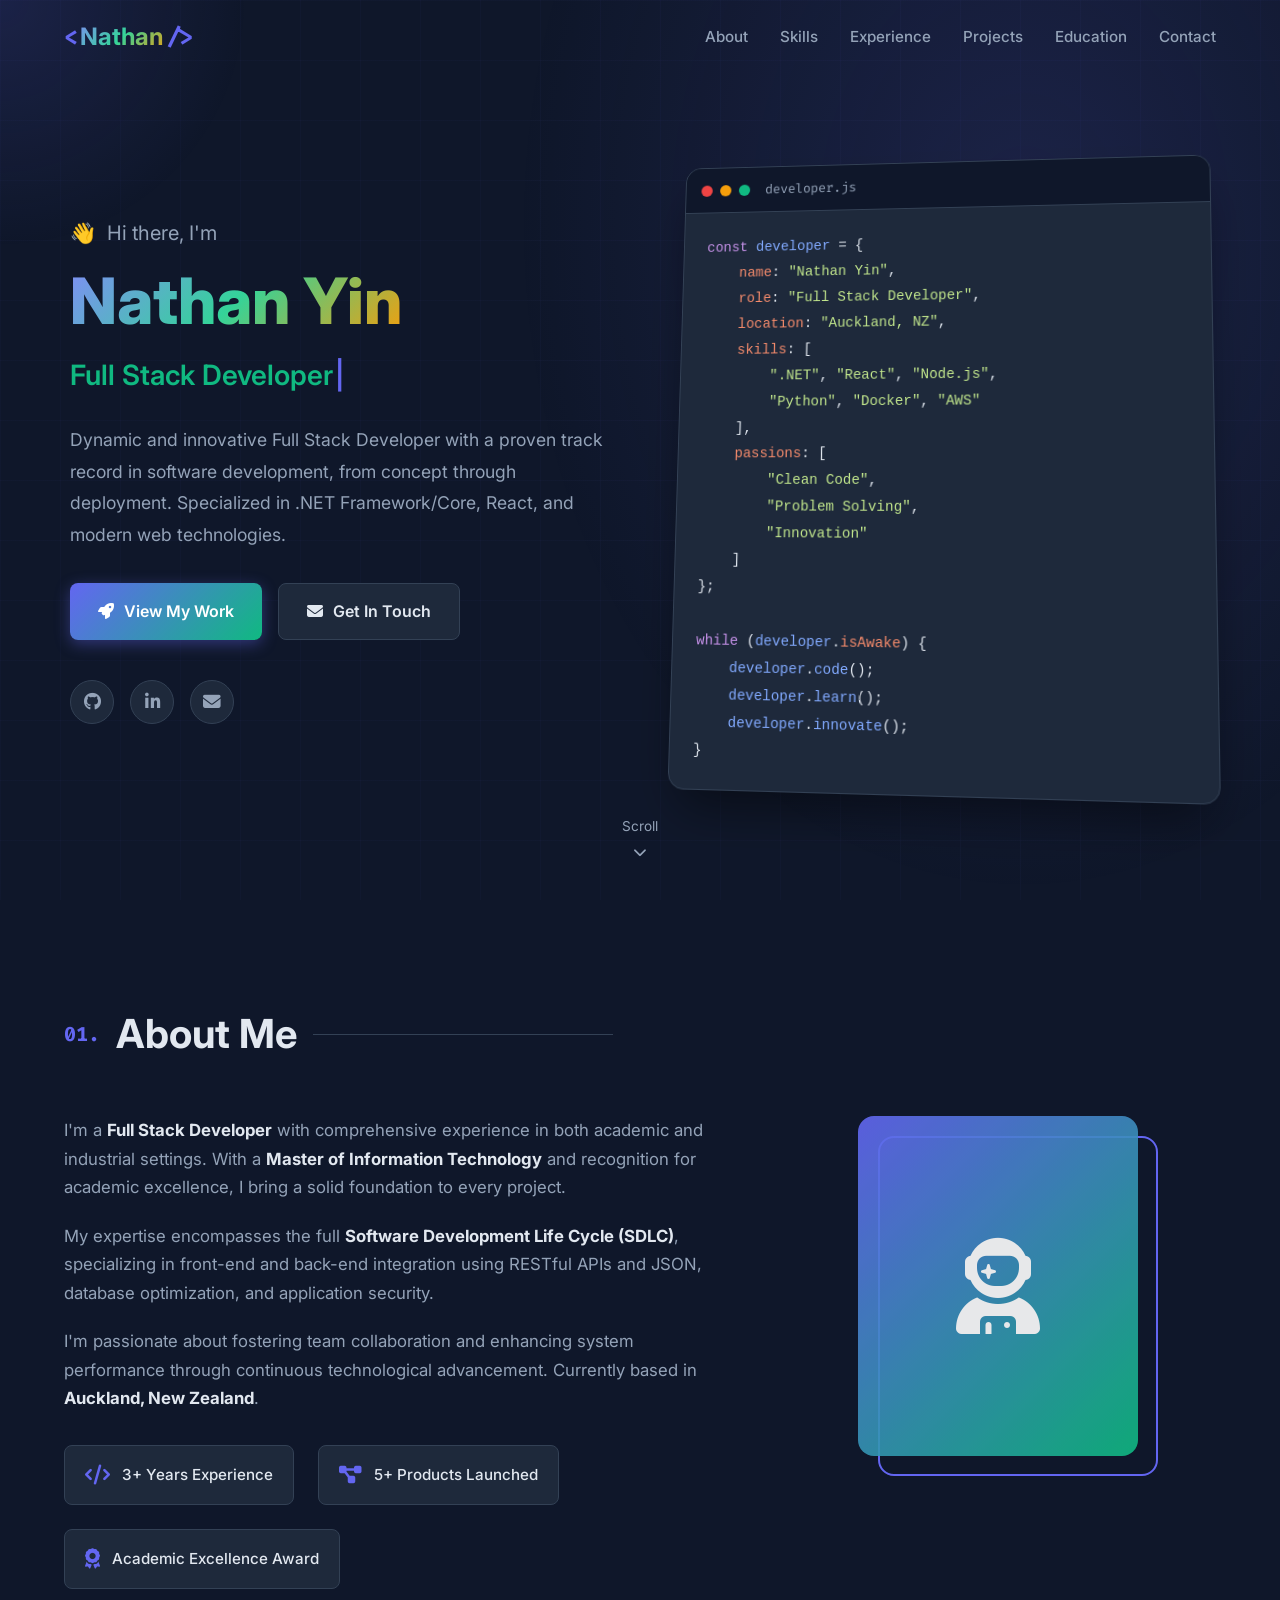
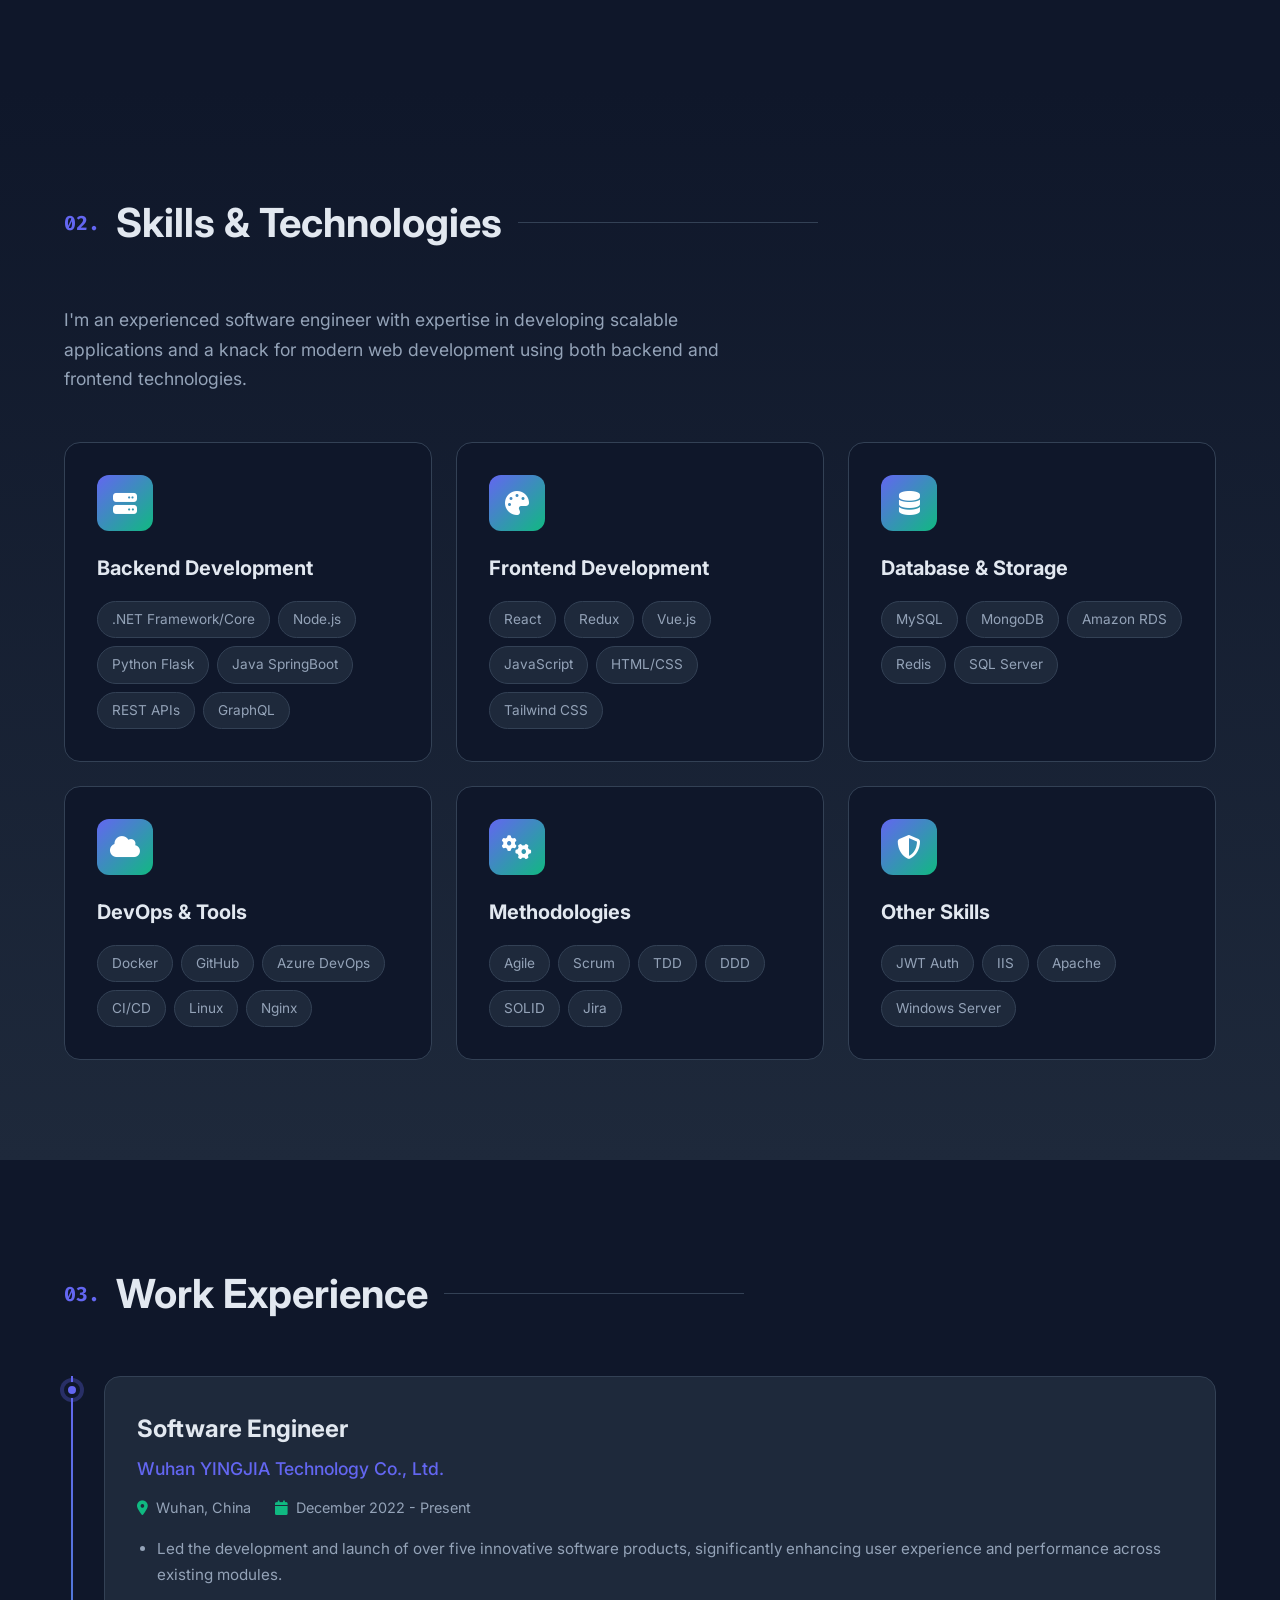
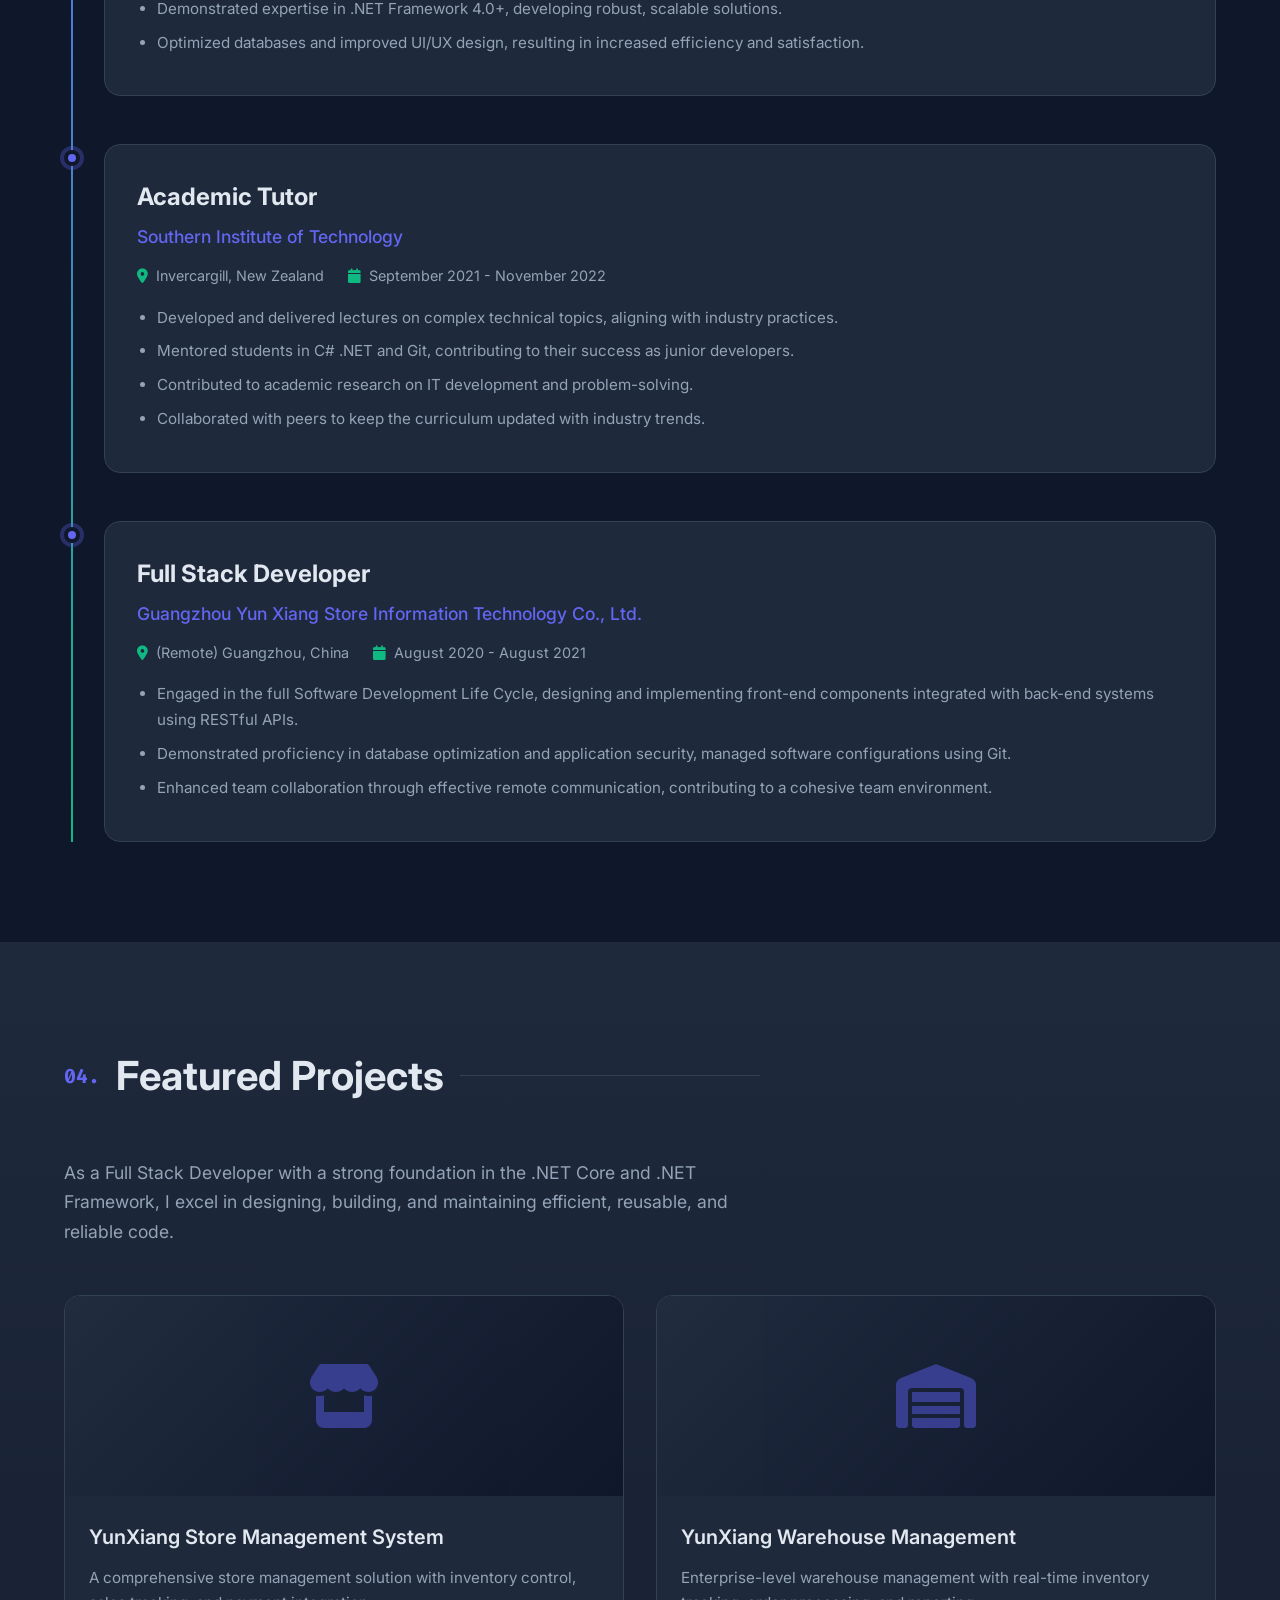
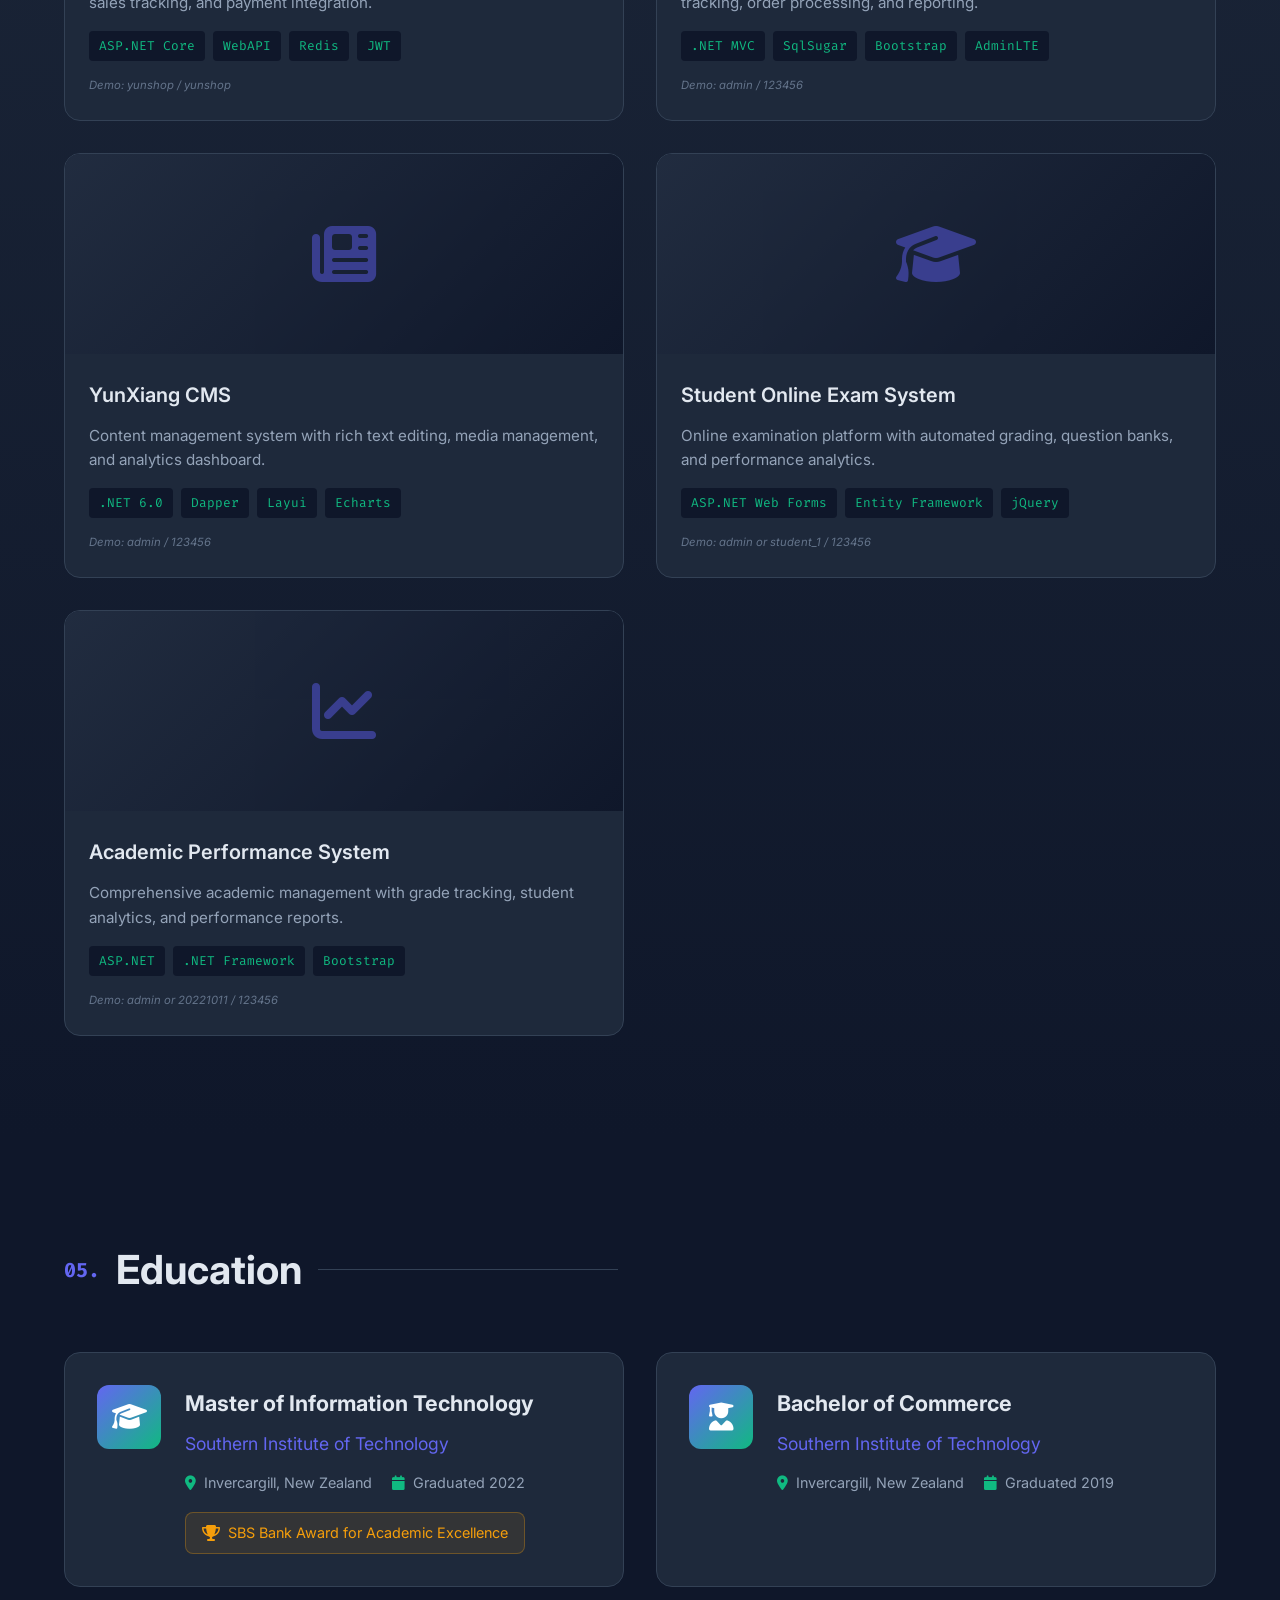
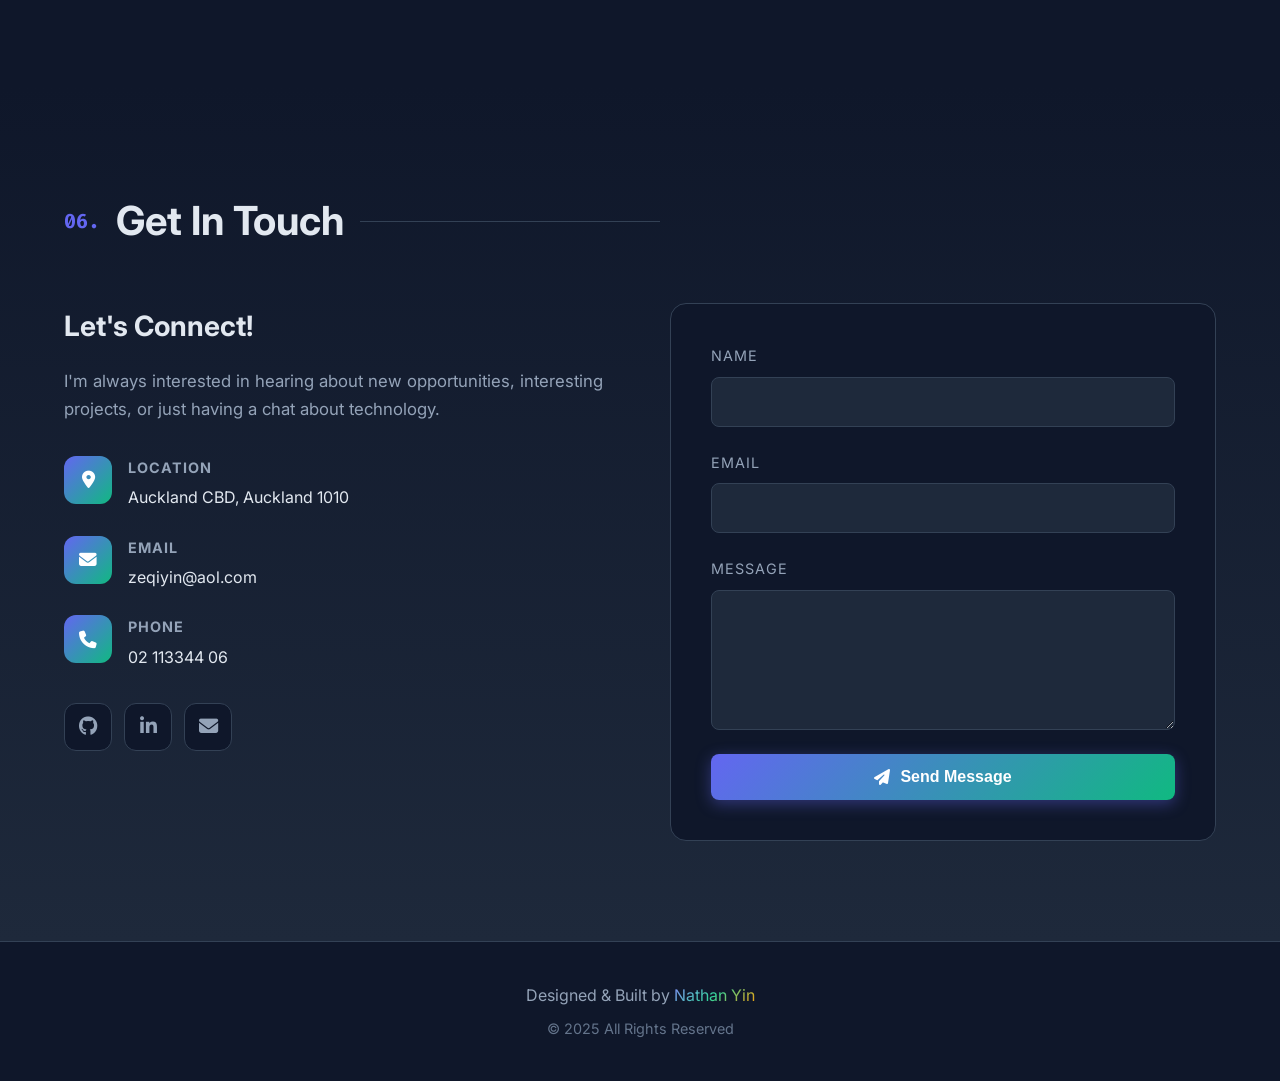
==== index.html @ fb021def "Initial commit: Personal portfolio website" ====
<!DOCTYPE html>
<html lang="en">
<head>
    <meta charset="UTF-8">
    <meta name="viewport" content="width=device-width, initial-scale=1.0">
    <title>Nathan Yin | Full Stack Developer</title>
    <link rel="preconnect" href="https://fonts.googleapis.com">
    <link rel="preconnect" href="https://fonts.gstatic.com" crossorigin>
    <link href="https://fonts.googleapis.com/css2?family=Inter:wght@300;400;500;600;700;800&family=Fira+Code:wght@400;500&display=swap" rel="stylesheet">
    <link rel="stylesheet" href="https://cdnjs.cloudflare.com/ajax/libs/font-awesome/6.4.0/css/all.min.css">
    <link rel="stylesheet" href="styles.css">
</head>
<body>
    <!-- Cursor Glow Effect -->
    <div class="cursor-glow" id="cursorGlow"></div>
    
    <!-- Navigation -->
    <nav class="navbar" id="navbar">
        <div class="nav-container">
            <a href="#" class="nav-logo">
                <span class="logo-bracket">&lt;</span>
                <span class="logo-text">Nathan</span>
                <span class="logo-bracket">/&gt;</span>
            </a>
            <div class="nav-menu" id="navMenu">
                <a href="#about" class="nav-link">About</a>
                <a href="#skills" class="nav-link">Skills</a>
                <a href="#experience" class="nav-link">Experience</a>
                <a href="#projects" class="nav-link">Projects</a>
                <a href="#education" class="nav-link">Education</a>
                <a href="#contact" class="nav-link">Contact</a>
            </div>
            <button class="nav-toggle" id="navToggle">
                <span></span>
                <span></span>
                <span></span>
            </button>
        </div>
    </nav>

    <!-- Hero Section -->
    <section class="hero" id="hero">
        <div class="hero-bg">
            <div class="hero-grid"></div>
            <div class="hero-gradient"></div>
        </div>
        <div class="hero-content">
            <div class="hero-text">
                <p class="hero-greeting">
                    <span class="wave">👋</span> Hi there, I'm
                </p>
                <h1 class="hero-title">
                    <span class="gradient-text">Nathan Yin</span>
                </h1>
                <div class="hero-subtitle">
                    <span class="typing-text" id="typingText"></span>
                    <span class="cursor">|</span>
                </div>
                <p class="hero-description">
                    Dynamic and innovative Full Stack Developer with a proven track record 
                    in software development, from concept through deployment. Specialized in 
                    .NET Framework/Core, React, and modern web technologies.
                </p>
                <div class="hero-cta">
                    <a href="#projects" class="btn btn-primary">
                        <i class="fas fa-rocket"></i>
                        View My Work
                    </a>
                    <a href="#contact" class="btn btn-secondary">
                        <i class="fas fa-envelope"></i>
                        Get In Touch
                    </a>
                </div>
                <div class="hero-social">
                    <a href="https://github.com/Zechee" target="_blank" class="social-link" title="GitHub">
                        <i class="fab fa-github"></i>
                    </a>
                    <a href="https://linkedin.com" target="_blank" class="social-link" title="LinkedIn">
                        <i class="fab fa-linkedin-in"></i>
                    </a>
                    <a href="mailto:zeqiyin@aol.com" class="social-link" title="Email">
                        <i class="fas fa-envelope"></i>
                    </a>
                </div>
            </div>
            <div class="hero-visual">
                <div class="code-window">
                    <div class="code-header">
                        <div class="code-dots">
                            <span class="dot red"></span>
                            <span class="dot yellow"></span>
                            <span class="dot green"></span>
                        </div>
                        <span class="code-title">developer.js</span>
                    </div>
                    <div class="code-body">
                        <pre><code><span class="code-keyword">const</span> <span class="code-variable">developer</span> = {
    <span class="code-property">name</span>: <span class="code-string">"Nathan Yin"</span>,
    <span class="code-property">role</span>: <span class="code-string">"Full Stack Developer"</span>,
    <span class="code-property">location</span>: <span class="code-string">"Auckland, NZ"</span>,
    <span class="code-property">skills</span>: [
        <span class="code-string">".NET"</span>, <span class="code-string">"React"</span>, <span class="code-string">"Node.js"</span>,
        <span class="code-string">"Python"</span>, <span class="code-string">"Docker"</span>, <span class="code-string">"AWS"</span>
    ],
    <span class="code-property">passions</span>: [
        <span class="code-string">"Clean Code"</span>,
        <span class="code-string">"Problem Solving"</span>,
        <span class="code-string">"Innovation"</span>
    ]
};

<span class="code-keyword">while</span> (<span class="code-variable">developer</span>.<span class="code-property">isAwake</span>) {
    <span class="code-variable">developer</span>.<span class="code-method">code</span>();
    <span class="code-variable">developer</span>.<span class="code-method">learn</span>();
    <span class="code-variable">developer</span>.<span class="code-method">innovate</span>();
}</code></pre>
                    </div>
                </div>
            </div>
        </div>
        <a href="#about" class="scroll-indicator">
            <span>Scroll</span>
            <i class="fas fa-chevron-down"></i>
        </a>
    </section>

    <!-- About Section -->
    <section class="section about" id="about">
        <div class="container">
            <h2 class="section-title">
                <span class="title-number">01.</span>
                About Me
            </h2>
            <div class="about-content">
                <div class="about-text">
                    <p>
                        I'm a <strong>Full Stack Developer</strong> with comprehensive experience in both 
                        academic and industrial settings. With a <strong>Master of Information Technology</strong> 
                        and recognition for academic excellence, I bring a solid foundation to every project.
                    </p>
                    <p>
                        My expertise encompasses the full <strong>Software Development Life Cycle (SDLC)</strong>, 
                        specializing in front-end and back-end integration using RESTful APIs and JSON, 
                        database optimization, and application security.
                    </p>
                    <p>
                        I'm passionate about fostering team collaboration and enhancing system performance 
                        through continuous technological advancement. Currently based in <strong>Auckland, New Zealand</strong>.
                    </p>
                    <div class="about-highlights">
                        <div class="highlight-item">
                            <i class="fas fa-code"></i>
                            <span>3+ Years Experience</span>
                        </div>
                        <div class="highlight-item">
                            <i class="fas fa-project-diagram"></i>
                            <span>5+ Products Launched</span>
                        </div>
                        <div class="highlight-item">
                            <i class="fas fa-award"></i>
                            <span>Academic Excellence Award</span>
                        </div>
                    </div>
                </div>
                <div class="about-image">
                    <div class="image-frame">
                        <div class="image-placeholder">
                            <i class="fas fa-user-astronaut"></i>
                        </div>
                        <div class="frame-decoration"></div>
                    </div>
                </div>
            </div>
        </div>
    </section>

    <!-- Skills Section -->
    <section class="section skills" id="skills">
        <div class="container">
            <h2 class="section-title">
                <span class="title-number">02.</span>
                Skills & Technologies
            </h2>
            <p class="section-description">
                I'm an experienced software engineer with expertise in developing scalable applications 
                and a knack for modern web development using both backend and frontend technologies.
            </p>
            <div class="skills-grid">
                <div class="skill-category">
                    <div class="skill-icon">
                        <i class="fas fa-server"></i>
                    </div>
                    <h3>Backend Development</h3>
                    <div class="skill-tags">
                        <span class="skill-tag">.NET Framework/Core</span>
                        <span class="skill-tag">Node.js</span>
                        <span class="skill-tag">Python Flask</span>
                        <span class="skill-tag">Java SpringBoot</span>
                        <span class="skill-tag">REST APIs</span>
                        <span class="skill-tag">GraphQL</span>
                    </div>
                </div>
                <div class="skill-category">
                    <div class="skill-icon">
                        <i class="fas fa-palette"></i>
                    </div>
                    <h3>Frontend Development</h3>
                    <div class="skill-tags">
                        <span class="skill-tag">React</span>
                        <span class="skill-tag">Redux</span>
                        <span class="skill-tag">Vue.js</span>
                        <span class="skill-tag">JavaScript</span>
                        <span class="skill-tag">HTML/CSS</span>
                        <span class="skill-tag">Tailwind CSS</span>
                    </div>
                </div>
                <div class="skill-category">
                    <div class="skill-icon">
                        <i class="fas fa-database"></i>
                    </div>
                    <h3>Database & Storage</h3>
                    <div class="skill-tags">
                        <span class="skill-tag">MySQL</span>
                        <span class="skill-tag">MongoDB</span>
                        <span class="skill-tag">Amazon RDS</span>
                        <span class="skill-tag">Redis</span>
                        <span class="skill-tag">SQL Server</span>
                    </div>
                </div>
                <div class="skill-category">
                    <div class="skill-icon">
                        <i class="fas fa-cloud"></i>
                    </div>
                    <h3>DevOps & Tools</h3>
                    <div class="skill-tags">
                        <span class="skill-tag">Docker</span>
                        <span class="skill-tag">GitHub</span>
                        <span class="skill-tag">Azure DevOps</span>
                        <span class="skill-tag">CI/CD</span>
                        <span class="skill-tag">Linux</span>
                        <span class="skill-tag">Nginx</span>
                    </div>
                </div>
                <div class="skill-category">
                    <div class="skill-icon">
                        <i class="fas fa-cogs"></i>
                    </div>
                    <h3>Methodologies</h3>
                    <div class="skill-tags">
                        <span class="skill-tag">Agile</span>
                        <span class="skill-tag">Scrum</span>
                        <span class="skill-tag">TDD</span>
                        <span class="skill-tag">DDD</span>
                        <span class="skill-tag">SOLID</span>
                        <span class="skill-tag">Jira</span>
                    </div>
                </div>
                <div class="skill-category">
                    <div class="skill-icon">
                        <i class="fas fa-shield-alt"></i>
                    </div>
                    <h3>Other Skills</h3>
                    <div class="skill-tags">
                        <span class="skill-tag">JWT Auth</span>
                        <span class="skill-tag">IIS</span>
                        <span class="skill-tag">Apache</span>
                        <span class="skill-tag">Windows Server</span>
                    </div>
                </div>
            </div>
        </div>
    </section>

    <!-- Experience Section -->
    <section class="section experience" id="experience">
        <div class="container">
            <h2 class="section-title">
                <span class="title-number">03.</span>
                Work Experience
            </h2>
            <div class="timeline">
                <div class="timeline-item">
                    <div class="timeline-marker"></div>
                    <div class="timeline-content">
                        <div class="timeline-header">
                            <h3 class="job-title">Software Engineer</h3>
                            <span class="company">Wuhan YINGJIA Technology Co., Ltd.</span>
                        </div>
                        <div class="timeline-meta">
                            <span class="location"><i class="fas fa-map-marker-alt"></i> Wuhan, China</span>
                            <span class="duration"><i class="fas fa-calendar"></i> December 2022 - Present</span>
                        </div>
                        <ul class="timeline-details">
                            <li>Led the development and launch of over five innovative software products, significantly enhancing user experience and performance across existing modules.</li>
                            <li>Demonstrated expertise in .NET Framework 4.0+, developing robust, scalable solutions.</li>
                            <li>Optimized databases and improved UI/UX design, resulting in increased efficiency and satisfaction.</li>
                        </ul>
                    </div>
                </div>
                <div class="timeline-item">
                    <div class="timeline-marker"></div>
                    <div class="timeline-content">
                        <div class="timeline-header">
                            <h3 class="job-title">Academic Tutor</h3>
                            <span class="company">Southern Institute of Technology</span>
                        </div>
                        <div class="timeline-meta">
                            <span class="location"><i class="fas fa-map-marker-alt"></i> Invercargill, New Zealand</span>
                            <span class="duration"><i class="fas fa-calendar"></i> September 2021 - November 2022</span>
                        </div>
                        <ul class="timeline-details">
                            <li>Developed and delivered lectures on complex technical topics, aligning with industry practices.</li>
                            <li>Mentored students in C# .NET and Git, contributing to their success as junior developers.</li>
                            <li>Contributed to academic research on IT development and problem-solving.</li>
                            <li>Collaborated with peers to keep the curriculum updated with industry trends.</li>
                        </ul>
                    </div>
                </div>
                <div class="timeline-item">
                    <div class="timeline-marker"></div>
                    <div class="timeline-content">
                        <div class="timeline-header">
                            <h3 class="job-title">Full Stack Developer</h3>
                            <span class="company">Guangzhou Yun Xiang Store Information Technology Co., Ltd.</span>
                        </div>
                        <div class="timeline-meta">
                            <span class="location"><i class="fas fa-map-marker-alt"></i> (Remote) Guangzhou, China</span>
                            <span class="duration"><i class="fas fa-calendar"></i> August 2020 - August 2021</span>
                        </div>
                        <ul class="timeline-details">
                            <li>Engaged in the full Software Development Life Cycle, designing and implementing front-end components integrated with back-end systems using RESTful APIs.</li>
                            <li>Demonstrated proficiency in database optimization and application security, managed software configurations using Git.</li>
                            <li>Enhanced team collaboration through effective remote communication, contributing to a cohesive team environment.</li>
                        </ul>
                    </div>
                </div>
            </div>
        </div>
    </section>

    <!-- Projects Section -->
    <section class="section projects" id="projects">
        <div class="container">
            <h2 class="section-title">
                <span class="title-number">04.</span>
                Featured Projects
            </h2>
            <p class="section-description">
                As a Full Stack Developer with a strong foundation in the .NET Core and .NET Framework, 
                I excel in designing, building, and maintaining efficient, reusable, and reliable code.
            </p>
            <div class="projects-grid">
                <div class="project-card">
                    <div class="project-image">
                        <div class="project-overlay">
                            <a href="https://admin.yunshop.yzq.nz" target="_blank" class="project-link">
                                <i class="fas fa-external-link-alt"></i>
                            </a>
                        </div>
                        <div class="project-placeholder">
                            <i class="fas fa-store"></i>
                        </div>
                    </div>
                    <div class="project-info">
                        <h3 class="project-title">YunXiang Store Management System</h3>
                        <p class="project-description">
                            A comprehensive store management solution with inventory control, 
                            sales tracking, and payment integration.
                        </p>
                        <div class="project-tech">
                            <span>ASP.NET Core</span>
                            <span>WebAPI</span>
                            <span>Redis</span>
                            <span>JWT</span>
                        </div>
                        <div class="project-credentials">
                            <small>Demo: yunshop / yunshop</small>
                        </div>
                    </div>
                </div>
                <div class="project-card">
                    <div class="project-image">
                        <div class="project-overlay">
                            <a href="https://yxwms.yzq.nz" target="_blank" class="project-link">
                                <i class="fas fa-external-link-alt"></i>
                            </a>
                        </div>
                        <div class="project-placeholder">
                            <i class="fas fa-warehouse"></i>
                        </div>
                    </div>
                    <div class="project-info">
                        <h3 class="project-title">YunXiang Warehouse Management</h3>
                        <p class="project-description">
                            Enterprise-level warehouse management with real-time inventory tracking, 
                            order processing, and reporting.
                        </p>
                        <div class="project-tech">
                            <span>.NET MVC</span>
                            <span>SqlSugar</span>
                            <span>Bootstrap</span>
                            <span>AdminLTE</span>
                        </div>
                        <div class="project-credentials">
                            <small>Demo: admin / 123456</small>
                        </div>
                    </div>
                </div>
                <div class="project-card">
                    <div class="project-image">
                        <div class="project-overlay">
                            <a href="https://yxcms.yzq.nz" target="_blank" class="project-link">
                                <i class="fas fa-external-link-alt"></i>
                            </a>
                        </div>
                        <div class="project-placeholder">
                            <i class="fas fa-newspaper"></i>
                        </div>
                    </div>
                    <div class="project-info">
                        <h3 class="project-title">YunXiang CMS</h3>
                        <p class="project-description">
                            Content management system with rich text editing, media management, 
                            and analytics dashboard.
                        </p>
                        <div class="project-tech">
                            <span>.NET 6.0</span>
                            <span>Dapper</span>
                            <span>Layui</span>
                            <span>Echarts</span>
                        </div>
                        <div class="project-credentials">
                            <small>Demo: admin / 123456</small>
                        </div>
                    </div>
                </div>
                <div class="project-card">
                    <div class="project-image">
                        <div class="project-overlay">
                            <a href="https://soems.yzq.nz" target="_blank" class="project-link">
                                <i class="fas fa-external-link-alt"></i>
                            </a>
                        </div>
                        <div class="project-placeholder">
                            <i class="fas fa-graduation-cap"></i>
                        </div>
                    </div>
                    <div class="project-info">
                        <h3 class="project-title">Student Online Exam System</h3>
                        <p class="project-description">
                            Online examination platform with automated grading, question banks, 
                            and performance analytics.
                        </p>
                        <div class="project-tech">
                            <span>ASP.NET Web Forms</span>
                            <span>Entity Framework</span>
                            <span>jQuery</span>
                        </div>
                        <div class="project-credentials">
                            <small>Demo: admin or student_1 / 123456</small>
                        </div>
                    </div>
                </div>
                <div class="project-card">
                    <div class="project-image">
                        <div class="project-overlay">
                            <a href="https://sapms.yzq.nz" target="_blank" class="project-link">
                                <i class="fas fa-external-link-alt"></i>
                            </a>
                        </div>
                        <div class="project-placeholder">
                            <i class="fas fa-chart-line"></i>
                        </div>
                    </div>
                    <div class="project-info">
                        <h3 class="project-title">Academic Performance System</h3>
                        <p class="project-description">
                            Comprehensive academic management with grade tracking, student analytics, 
                            and performance reports.
                        </p>
                        <div class="project-tech">
                            <span>ASP.NET</span>
                            <span>.NET Framework</span>
                            <span>Bootstrap</span>
                        </div>
                        <div class="project-credentials">
                            <small>Demo: admin or 20221011 / 123456</small>
                        </div>
                    </div>
                </div>
            </div>
        </div>
    </section>

    <!-- Education Section -->
    <section class="section education" id="education">
        <div class="container">
            <h2 class="section-title">
                <span class="title-number">05.</span>
                Education
            </h2>
            <div class="education-grid">
                <div class="education-card">
                    <div class="education-icon">
                        <i class="fas fa-graduation-cap"></i>
                    </div>
                    <div class="education-content">
                        <h3 class="degree">Master of Information Technology</h3>
                        <p class="school">Southern Institute of Technology</p>
                        <div class="education-meta">
                            <span><i class="fas fa-map-marker-alt"></i> Invercargill, New Zealand</span>
                            <span><i class="fas fa-calendar"></i> Graduated 2022</span>
                        </div>
                        <div class="education-award">
                            <i class="fas fa-trophy"></i>
                            <span>SBS Bank Award for Academic Excellence</span>
                        </div>
                    </div>
                </div>
                <div class="education-card">
                    <div class="education-icon">
                        <i class="fas fa-user-graduate"></i>
                    </div>
                    <div class="education-content">
                        <h3 class="degree">Bachelor of Commerce</h3>
                        <p class="school">Southern Institute of Technology</p>
                        <div class="education-meta">
                            <span><i class="fas fa-map-marker-alt"></i> Invercargill, New Zealand</span>
                            <span><i class="fas fa-calendar"></i> Graduated 2019</span>
                        </div>
                    </div>
                </div>
            </div>
        </div>
    </section>

    <!-- Contact Section -->
    <section class="section contact" id="contact">
        <div class="container">
            <h2 class="section-title">
                <span class="title-number">06.</span>
                Get In Touch
            </h2>
            <div class="contact-content">
                <div class="contact-info">
                    <h3>Let's Connect!</h3>
                    <p>
                        I'm always interested in hearing about new opportunities, 
                        interesting projects, or just having a chat about technology.
                    </p>
                    <div class="contact-details">
                        <div class="contact-item">
                            <div class="contact-icon">
                                <i class="fas fa-map-marker-alt"></i>
                            </div>
                            <div class="contact-text">
                                <h4>Location</h4>
                                <p>Auckland CBD, Auckland 1010</p>
                            </div>
                        </div>
                        <div class="contact-item">
                            <div class="contact-icon">
                                <i class="fas fa-envelope"></i>
                            </div>
                            <div class="contact-text">
                                <h4>Email</h4>
                                <p><a href="mailto:zeqiyin@aol.com">zeqiyin@aol.com</a></p>
                            </div>
                        </div>
                        <div class="contact-item">
                            <div class="contact-icon">
                                <i class="fas fa-phone"></i>
                            </div>
                            <div class="contact-text">
                                <h4>Phone</h4>
                                <p>02 113344 06</p>
                            </div>
                        </div>
                    </div>
                    <div class="contact-social">
                        <a href="https://github.com/Zechee" target="_blank" class="social-btn">
                            <i class="fab fa-github"></i>
                        </a>
                        <a href="https://linkedin.com" target="_blank" class="social-btn">
                            <i class="fab fa-linkedin-in"></i>
                        </a>
                        <a href="mailto:zeqiyin@aol.com" class="social-btn">
                            <i class="fas fa-envelope"></i>
                        </a>
                    </div>
                </div>
                <div class="contact-form-wrapper">
                    <form class="contact-form" id="contactForm" action="https://formspree.io/f/xjvnooaz" method="POST">
                        <div class="form-group">
                            <label for="name">Name</label>
                            <input type="text" id="name" name="name" required>
                        </div>
                        <div class="form-group">
                            <label for="email">Email</label>
                            <input type="email" id="email" name="email" required>
                        </div>
                        <div class="form-group">
                            <label for="message">Message</label>
                            <textarea id="message" name="message" rows="5" required></textarea>
                        </div>
                        <button type="submit" class="btn btn-primary btn-full">
                            <i class="fas fa-paper-plane"></i>
                            Send Message
                        </button>
                    </form>
                </div>
            </div>
        </div>
    </section>

    <!-- Footer -->
    <footer class="footer">
        <div class="container">
            <div class="footer-content">
                <p class="footer-text">
                    Designed & Built by <span class="gradient-text">Nathan Yin</span>
                </p>
                <p class="footer-copyright">
                    © 2025 All Rights Reserved
                </p>
            </div>
        </div>
    </footer>

    <script src="script.js"></script>
</body>
</html>
---- styles.css ----
/* ===== CSS Variables ===== */
:root {
    --primary: #6366f1;
    --primary-light: #818cf8;
    --primary-dark: #4f46e5;
    --secondary: #10b981;
    --secondary-light: #34d399;
    --accent: #f59e0b;
    --dark: #0f172a;
    --dark-light: #1e293b;
    --dark-lighter: #334155;
    --text: #e2e8f0;
    --text-muted: #94a3b8;
    --text-dark: #64748b;
    --white: #ffffff;
    --gradient: linear-gradient(135deg, var(--primary) 0%, var(--secondary) 100%);
    --gradient-text: linear-gradient(135deg, #818cf8 0%, #34d399 50%, #f59e0b 100%);
    --shadow: 0 25px 50px -12px rgba(0, 0, 0, 0.5);
    --shadow-sm: 0 10px 15px -3px rgba(0, 0, 0, 0.3);
    --radius: 16px;
    --radius-sm: 8px;
    --transition: all 0.3s cubic-bezier(0.4, 0, 0.2, 1);
}

/* ===== Reset & Base Styles ===== */
*, *::before, *::after {
    margin: 0;
    padding: 0;
    box-sizing: border-box;
}

html {
    scroll-behavior: smooth;
    scroll-padding-top: 80px;
}

body {
    font-family: 'Inter', -apple-system, BlinkMacSystemFont, sans-serif;
    background-color: var(--dark);
    color: var(--text);
    line-height: 1.7;
    overflow-x: hidden;
}

a {
    text-decoration: none;
    color: inherit;
    transition: var(--transition);
}

ul {
    list-style: none;
}

img {
    max-width: 100%;
    display: block;
}

/* ===== Cursor Glow Effect ===== */
.cursor-glow {
    position: fixed;
    width: 500px;
    height: 500px;
    border-radius: 50%;
    background: radial-gradient(circle, rgba(99, 102, 241, 0.15) 0%, transparent 70%);
    pointer-events: none;
    transform: translate(-50%, -50%);
    z-index: 0;
    transition: opacity 0.3s ease;
}

/* ===== Container ===== */
.container {
    max-width: 1200px;
    margin: 0 auto;
    padding: 0 24px;
}

/* ===== Navigation ===== */
.navbar {
    position: fixed;
    top: 0;
    left: 0;
    right: 0;
    z-index: 1000;
    padding: 16px 0;
    transition: var(--transition);
    background: transparent;
}

.navbar.scrolled {
    background: rgba(15, 23, 42, 0.95);
    backdrop-filter: blur(20px);
    border-bottom: 1px solid rgba(255, 255, 255, 0.1);
    padding: 12px 0;
}

.nav-container {
    max-width: 1200px;
    margin: 0 auto;
    padding: 0 24px;
    display: flex;
    justify-content: space-between;
    align-items: center;
}

.nav-logo {
    font-size: 1.5rem;
    font-weight: 700;
    display: flex;
    align-items: center;
    gap: 2px;
}

.logo-bracket {
    color: var(--primary);
    font-family: 'Fira Code', monospace;
}

.logo-text {
    background: var(--gradient-text);
    -webkit-background-clip: text;
    -webkit-text-fill-color: transparent;
    background-clip: text;
}

.nav-menu {
    display: flex;
    gap: 32px;
}

.nav-link {
    font-size: 0.95rem;
    font-weight: 500;
    color: var(--text-muted);
    position: relative;
    padding: 8px 0;
}

.nav-link::after {
    content: '';
    position: absolute;
    bottom: 0;
    left: 0;
    width: 0;
    height: 2px;
    background: var(--gradient);
    transition: width 0.3s ease;
}

.nav-link:hover {
    color: var(--text);
}

.nav-link:hover::after {
    width: 100%;
}

.nav-toggle {
    display: none;
    flex-direction: column;
    gap: 5px;
    background: none;
    border: none;
    cursor: pointer;
    padding: 8px;
}

.nav-toggle span {
    display: block;
    width: 25px;
    height: 2px;
    background: var(--text);
    transition: var(--transition);
}

/* ===== Hero Section ===== */
.hero {
    min-height: 100vh;
    display: flex;
    align-items: center;
    justify-content: center;
    position: relative;
    overflow: hidden;
    padding: 100px 24px 60px;
}

.hero-bg {
    position: absolute;
    inset: 0;
    overflow: hidden;
}

.hero-grid {
    position: absolute;
    inset: 0;
    background-image: 
        linear-gradient(rgba(99, 102, 241, 0.03) 1px, transparent 1px),
        linear-gradient(90deg, rgba(99, 102, 241, 0.03) 1px, transparent 1px);
    background-size: 60px 60px;
}

.hero-gradient {
    position: absolute;
    top: -50%;
    right: -20%;
    width: 80%;
    height: 150%;
    background: radial-gradient(ellipse at center, rgba(99, 102, 241, 0.15) 0%, transparent 70%);
}

.hero-content {
    max-width: 1200px;
    margin: 0 auto;
    display: grid;
    grid-template-columns: 1fr 1fr;
    gap: 60px;
    align-items: center;
    position: relative;
    z-index: 1;
}

.hero-greeting {
    font-size: 1.25rem;
    color: var(--text-muted);
    margin-bottom: 16px;
    display: flex;
    align-items: center;
    gap: 12px;
}

.wave {
    display: inline-block;
    animation: wave 2.5s infinite;
    transform-origin: 70% 70%;
}

@keyframes wave {
    0%, 100% { transform: rotate(0deg); }
    10% { transform: rotate(14deg); }
    20% { transform: rotate(-8deg); }
    30% { transform: rotate(14deg); }
    40% { transform: rotate(-4deg); }
    50% { transform: rotate(10deg); }
    60%, 100% { transform: rotate(0deg); }
}

.hero-title {
    font-size: 4rem;
    font-weight: 800;
    line-height: 1.1;
    margin-bottom: 16px;
}

.gradient-text {
    background: var(--gradient-text);
    -webkit-background-clip: text;
    -webkit-text-fill-color: transparent;
    background-clip: text;
}

.hero-subtitle {
    font-size: 1.75rem;
    font-weight: 600;
    color: var(--text);
    margin-bottom: 24px;
    display: flex;
    align-items: center;
    min-height: 45px;
}

.typing-text {
    color: var(--secondary);
}

.cursor {
    animation: blink 1s infinite;
    color: var(--primary);
    margin-left: 2px;
}

@keyframes blink {
    0%, 100% { opacity: 1; }
    50% { opacity: 0; }
}

.hero-description {
    font-size: 1.1rem;
    color: var(--text-muted);
    line-height: 1.8;
    margin-bottom: 32px;
    max-width: 540px;
}

.hero-cta {
    display: flex;
    gap: 16px;
    margin-bottom: 40px;
}

.btn {
    display: inline-flex;
    align-items: center;
    gap: 10px;
    padding: 14px 28px;
    border-radius: var(--radius-sm);
    font-size: 1rem;
    font-weight: 600;
    cursor: pointer;
    border: none;
    transition: var(--transition);
}

.btn-primary {
    background: var(--gradient);
    color: var(--white);
    box-shadow: 0 4px 15px rgba(99, 102, 241, 0.4);
}

.btn-primary:hover {
    transform: translateY(-3px);
    box-shadow: 0 8px 25px rgba(99, 102, 241, 0.5);
}

.btn-secondary {
    background: var(--dark-light);
    color: var(--text);
    border: 1px solid var(--dark-lighter);
}

.btn-secondary:hover {
    background: var(--dark-lighter);
    border-color: var(--primary);
}

.btn-full {
    width: 100%;
    justify-content: center;
}

.hero-social {
    display: flex;
    gap: 16px;
}

.social-link {
    width: 44px;
    height: 44px;
    display: flex;
    align-items: center;
    justify-content: center;
    background: var(--dark-light);
    border: 1px solid var(--dark-lighter);
    border-radius: 50%;
    color: var(--text-muted);
    font-size: 1.1rem;
    transition: var(--transition);
}

.social-link:hover {
    background: var(--primary);
    border-color: var(--primary);
    color: var(--white);
    transform: translateY(-3px);
}

/* Code Window */
.hero-visual {
    perspective: 1000px;
}

.code-window {
    background: var(--dark-light);
    border-radius: var(--radius);
    overflow: hidden;
    box-shadow: var(--shadow);
    border: 1px solid var(--dark-lighter);
    transform: rotateY(-5deg) rotateX(5deg);
    transition: transform 0.5s ease;
}

.code-window:hover {
    transform: rotateY(0deg) rotateX(0deg);
}

.code-header {
    display: flex;
    align-items: center;
    padding: 12px 16px;
    background: var(--dark);
    border-bottom: 1px solid var(--dark-lighter);
}

.code-dots {
    display: flex;
    gap: 8px;
    margin-right: 16px;
}

.dot {
    width: 12px;
    height: 12px;
    border-radius: 50%;
}

.dot.red { background: #ef4444; }
.dot.yellow { background: #f59e0b; }
.dot.green { background: #10b981; }

.code-title {
    font-size: 0.85rem;
    color: var(--text-muted);
    font-family: 'Fira Code', monospace;
}

.code-body {
    padding: 24px;
    overflow-x: auto;
}

.code-body pre {
    margin: 0;
    font-family: 'Fira Code', monospace;
    font-size: 0.9rem;
    line-height: 1.8;
}

.code-keyword { color: #c792ea; }
.code-variable { color: #82aaff; }
.code-property { color: #f78c6c; }
.code-string { color: #c3e88d; }
.code-method { color: #82aaff; }

/* Scroll Indicator */
.scroll-indicator {
    position: absolute;
    bottom: 40px;
    left: 50%;
    transform: translateX(-50%);
    display: flex;
    flex-direction: column;
    align-items: center;
    gap: 8px;
    color: var(--text-muted);
    font-size: 0.85rem;
    animation: bounce 2s infinite;
}

@keyframes bounce {
    0%, 100% { transform: translateX(-50%) translateY(0); }
    50% { transform: translateX(-50%) translateY(10px); }
}

/* ===== Section Styles ===== */
.section {
    padding: 100px 0;
    position: relative;
}

.section-title {
    font-size: 2.5rem;
    font-weight: 700;
    margin-bottom: 48px;
    display: flex;
    align-items: center;
    gap: 16px;
}

.title-number {
    font-family: 'Fira Code', monospace;
    font-size: 1.25rem;
    color: var(--primary);
}

.section-title::after {
    content: '';
    flex: 1;
    height: 1px;
    background: var(--dark-lighter);
    max-width: 300px;
}

.section-description {
    font-size: 1.1rem;
    color: var(--text-muted);
    max-width: 700px;
    margin-bottom: 48px;
}

/* ===== About Section ===== */
.about-content {
    display: grid;
    grid-template-columns: 1.5fr 1fr;
    gap: 60px;
    align-items: start;
}

.about-text p {
    margin-bottom: 20px;
    font-size: 1.05rem;
    color: var(--text-muted);
}

.about-text strong {
    color: var(--text);
}

.about-highlights {
    display: flex;
    gap: 24px;
    margin-top: 32px;
    flex-wrap: wrap;
}

.highlight-item {
    display: flex;
    align-items: center;
    gap: 12px;
    padding: 16px 20px;
    background: var(--dark-light);
    border-radius: var(--radius-sm);
    border: 1px solid var(--dark-lighter);
}

.highlight-item i {
    color: var(--primary);
    font-size: 1.25rem;
}

.highlight-item span {
    font-weight: 500;
    font-size: 0.95rem;
}

.about-image {
    display: flex;
    justify-content: center;
}

.image-frame {
    position: relative;
    width: 280px;
    height: 340px;
}

.image-placeholder {
    width: 100%;
    height: 100%;
    background: var(--gradient);
    border-radius: var(--radius);
    display: flex;
    align-items: center;
    justify-content: center;
    font-size: 6rem;
    color: var(--white);
    opacity: 0.9;
    position: relative;
    z-index: 1;
}

.frame-decoration {
    position: absolute;
    top: 20px;
    left: 20px;
    right: -20px;
    bottom: -20px;
    border: 2px solid var(--primary);
    border-radius: var(--radius);
    z-index: 0;
}

/* ===== Skills Section ===== */
.skills {
    background: linear-gradient(180deg, var(--dark) 0%, var(--dark-light) 100%);
}

.skills-grid {
    display: grid;
    grid-template-columns: repeat(3, 1fr);
    gap: 24px;
}

.skill-category {
    background: var(--dark);
    padding: 32px;
    border-radius: var(--radius);
    border: 1px solid var(--dark-lighter);
    transition: var(--transition);
}

.skill-category:hover {
    border-color: var(--primary);
    transform: translateY(-5px);
}

.skill-icon {
    width: 56px;
    height: 56px;
    background: var(--gradient);
    border-radius: 12px;
    display: flex;
    align-items: center;
    justify-content: center;
    font-size: 1.5rem;
    color: var(--white);
    margin-bottom: 20px;
}

.skill-category h3 {
    font-size: 1.25rem;
    margin-bottom: 16px;
    color: var(--text);
}

.skill-tags {
    display: flex;
    flex-wrap: wrap;
    gap: 8px;
}

.skill-tag {
    padding: 6px 14px;
    background: var(--dark-light);
    border-radius: 20px;
    font-size: 0.85rem;
    color: var(--text-muted);
    border: 1px solid var(--dark-lighter);
    transition: var(--transition);
}

.skill-tag:hover {
    border-color: var(--primary);
    color: var(--primary);
}

/* ===== Experience Section ===== */
.timeline {
    position: relative;
    padding-left: 40px;
}

.timeline::before {
    content: '';
    position: absolute;
    left: 7px;
    top: 0;
    bottom: 0;
    width: 2px;
    background: linear-gradient(180deg, var(--primary) 0%, var(--secondary) 100%);
}

.timeline-item {
    position: relative;
    padding-bottom: 48px;
}

.timeline-item:last-child {
    padding-bottom: 0;
}

.timeline-marker {
    position: absolute;
    left: -40px;
    top: 6px;
    width: 16px;
    height: 16px;
    background: var(--primary);
    border-radius: 50%;
    border: 4px solid var(--dark);
    box-shadow: 0 0 0 4px rgba(99, 102, 241, 0.3);
}

.timeline-content {
    background: var(--dark-light);
    padding: 32px;
    border-radius: var(--radius);
    border: 1px solid var(--dark-lighter);
    transition: var(--transition);
}

.timeline-content:hover {
    border-color: var(--primary);
}

.timeline-header {
    margin-bottom: 12px;
}

.job-title {
    font-size: 1.5rem;
    font-weight: 700;
    color: var(--text);
    margin-bottom: 4px;
}

.company {
    font-size: 1.1rem;
    color: var(--primary);
    font-weight: 500;
}

.timeline-meta {
    display: flex;
    gap: 24px;
    margin-bottom: 16px;
    flex-wrap: wrap;
}

.timeline-meta span {
    display: flex;
    align-items: center;
    gap: 8px;
    font-size: 0.9rem;
    color: var(--text-muted);
}

.timeline-meta i {
    color: var(--secondary);
}

.timeline-details {
    list-style: disc;
    padding-left: 20px;
}

.timeline-details li {
    margin-bottom: 8px;
    color: var(--text-muted);
    font-size: 0.95rem;
}

/* ===== Projects Section ===== */
.projects {
    background: linear-gradient(180deg, var(--dark-light) 0%, var(--dark) 100%);
}

.projects-grid {
    display: grid;
    grid-template-columns: repeat(2, 1fr);
    gap: 32px;
}

.project-card {
    background: var(--dark-light);
    border-radius: var(--radius);
    overflow: hidden;
    border: 1px solid var(--dark-lighter);
    transition: var(--transition);
}

.project-card:hover {
    transform: translateY(-8px);
    border-color: var(--primary);
    box-shadow: var(--shadow);
}

.project-image {
    position: relative;
    height: 200px;
    background: var(--dark);
    overflow: hidden;
}

.project-placeholder {
    width: 100%;
    height: 100%;
    display: flex;
    align-items: center;
    justify-content: center;
    background: linear-gradient(135deg, var(--dark-lighter) 0%, var(--dark) 100%);
    font-size: 4rem;
    color: var(--primary);
    opacity: 0.5;
    transition: var(--transition);
}

.project-card:hover .project-placeholder {
    opacity: 0.3;
    transform: scale(1.1);
}

.project-overlay {
    position: absolute;
    inset: 0;
    background: rgba(99, 102, 241, 0.9);
    display: flex;
    align-items: center;
    justify-content: center;
    opacity: 0;
    transition: var(--transition);
}

.project-card:hover .project-overlay {
    opacity: 1;
}

.project-link {
    width: 56px;
    height: 56px;
    background: var(--white);
    border-radius: 50%;
    display: flex;
    align-items: center;
    justify-content: center;
    color: var(--primary);
    font-size: 1.25rem;
    transform: scale(0);
    transition: var(--transition);
}

.project-card:hover .project-link {
    transform: scale(1);
}

.project-link:hover {
    transform: scale(1.1);
}

.project-info {
    padding: 24px;
}

.project-title {
    font-size: 1.25rem;
    font-weight: 600;
    color: var(--text);
    margin-bottom: 12px;
}

.project-description {
    font-size: 0.95rem;
    color: var(--text-muted);
    margin-bottom: 16px;
    line-height: 1.6;
}

.project-tech {
    display: flex;
    flex-wrap: wrap;
    gap: 8px;
    margin-bottom: 12px;
}

.project-tech span {
    padding: 4px 10px;
    background: var(--dark);
    border-radius: 4px;
    font-size: 0.8rem;
    color: var(--secondary);
    font-family: 'Fira Code', monospace;
}

.project-credentials {
    color: var(--text-dark);
    font-size: 0.85rem;
    font-style: italic;
}

/* ===== Education Section ===== */
.education-grid {
    display: grid;
    grid-template-columns: repeat(2, 1fr);
    gap: 32px;
}

.education-card {
    display: flex;
    gap: 24px;
    background: var(--dark-light);
    padding: 32px;
    border-radius: var(--radius);
    border: 1px solid var(--dark-lighter);
    transition: var(--transition);
}

.education-card:hover {
    border-color: var(--primary);
    transform: translateY(-5px);
}

.education-icon {
    width: 64px;
    height: 64px;
    background: var(--gradient);
    border-radius: 12px;
    display: flex;
    align-items: center;
    justify-content: center;
    font-size: 1.75rem;
    color: var(--white);
    flex-shrink: 0;
}

.education-content {
    flex: 1;
}

.degree {
    font-size: 1.35rem;
    font-weight: 700;
    color: var(--text);
    margin-bottom: 8px;
}

.school {
    font-size: 1.1rem;
    color: var(--primary);
    margin-bottom: 12px;
}

.education-meta {
    display: flex;
    gap: 20px;
    margin-bottom: 16px;
    flex-wrap: wrap;
}

.education-meta span {
    display: flex;
    align-items: center;
    gap: 8px;
    font-size: 0.9rem;
    color: var(--text-muted);
}

.education-meta i {
    color: var(--secondary);
}

.education-award {
    display: inline-flex;
    align-items: center;
    gap: 8px;
    padding: 8px 16px;
    background: rgba(245, 158, 11, 0.1);
    border: 1px solid rgba(245, 158, 11, 0.3);
    border-radius: var(--radius-sm);
    color: var(--accent);
    font-size: 0.9rem;
}

.education-award i {
    font-size: 1rem;
}

/* ===== Contact Section ===== */
.contact {
    background: linear-gradient(180deg, var(--dark) 0%, var(--dark-light) 100%);
}

.contact-content {
    display: grid;
    grid-template-columns: 1fr 1fr;
    gap: 60px;
}

.contact-info h3 {
    font-size: 1.75rem;
    margin-bottom: 16px;
    color: var(--text);
}

.contact-info > p {
    color: var(--text-muted);
    margin-bottom: 32px;
    font-size: 1.05rem;
}

.contact-details {
    display: flex;
    flex-direction: column;
    gap: 24px;
    margin-bottom: 32px;
}

.contact-item {
    display: flex;
    gap: 16px;
    align-items: flex-start;
}

.contact-icon {
    width: 48px;
    height: 48px;
    background: var(--gradient);
    border-radius: 12px;
    display: flex;
    align-items: center;
    justify-content: center;
    color: var(--white);
    font-size: 1.1rem;
    flex-shrink: 0;
}

.contact-text h4 {
    font-size: 0.9rem;
    color: var(--text-muted);
    margin-bottom: 4px;
    text-transform: uppercase;
    letter-spacing: 1px;
}

.contact-text p,
.contact-text a {
    font-size: 1rem;
    color: var(--text);
}

.contact-text a:hover {
    color: var(--primary);
}

.contact-social {
    display: flex;
    gap: 12px;
}

.social-btn {
    width: 48px;
    height: 48px;
    display: flex;
    align-items: center;
    justify-content: center;
    background: var(--dark);
    border: 1px solid var(--dark-lighter);
    border-radius: 12px;
    color: var(--text-muted);
    font-size: 1.2rem;
    transition: var(--transition);
}

.social-btn:hover {
    background: var(--primary);
    border-color: var(--primary);
    color: var(--white);
    transform: translateY(-3px);
}

/* Contact Form */
.contact-form-wrapper {
    background: var(--dark);
    padding: 40px;
    border-radius: var(--radius);
    border: 1px solid var(--dark-lighter);
}

.contact-form {
    display: flex;
    flex-direction: column;
    gap: 24px;
}

.form-group {
    display: flex;
    flex-direction: column;
    gap: 8px;
}

.form-group label {
    font-size: 0.9rem;
    color: var(--text-muted);
    text-transform: uppercase;
    letter-spacing: 1px;
}

.form-group input,
.form-group textarea {
    background: var(--dark-light);
    border: 1px solid var(--dark-lighter);
    border-radius: var(--radius-sm);
    padding: 14px 18px;
    color: var(--text);
    font-size: 1rem;
    font-family: inherit;
    transition: var(--transition);
}

.form-group input:focus,
.form-group textarea:focus {
    outline: none;
    border-color: var(--primary);
    box-shadow: 0 0 0 3px rgba(99, 102, 241, 0.2);
}

.form-group textarea {
    resize: vertical;
    min-height: 140px;
}

/* ===== Footer ===== */
.footer {
    padding: 40px 0;
    background: var(--dark);
    border-top: 1px solid var(--dark-lighter);
}

.footer-content {
    text-align: center;
}

.footer-text {
    font-size: 1rem;
    color: var(--text-muted);
    margin-bottom: 8px;
}

.footer-copyright {
    font-size: 0.9rem;
    color: var(--text-dark);
}

/* ===== Responsive Design ===== */
@media (max-width: 1024px) {
    .hero-content {
        grid-template-columns: 1fr;
        text-align: center;
    }

    .hero-title {
        font-size: 3rem;
    }

    .hero-description {
        margin-left: auto;
        margin-right: auto;
    }

    .hero-cta {
        justify-content: center;
    }

    .hero-social {
        justify-content: center;
    }

    .hero-visual {
        display: none;
    }

    .skills-grid {
        grid-template-columns: repeat(2, 1fr);
    }

    .about-content {
        grid-template-columns: 1fr;
    }

    .about-image {
        order: -1;
    }

    .projects-grid {
        grid-template-columns: 1fr;
    }

    .education-grid {
        grid-template-columns: 1fr;
    }

    .contact-content {
        grid-template-columns: 1fr;
    }
}

@media (max-width: 768px) {
    .nav-menu {
        position: fixed;
        top: 0;
        right: -100%;
        width: 80%;
        max-width: 300px;
        height: 100vh;
        background: var(--dark-light);
        flex-direction: column;
        padding: 100px 40px;
        transition: right 0.3s ease;
        border-left: 1px solid var(--dark-lighter);
    }

    .nav-menu.active {
        right: 0;
    }

    .nav-toggle {
        display: flex;
        z-index: 1001;
    }

    .nav-toggle.active span:nth-child(1) {
        transform: rotate(45deg) translate(5px, 5px);
    }

    .nav-toggle.active span:nth-child(2) {
        opacity: 0;
    }

    .nav-toggle.active span:nth-child(3) {
        transform: rotate(-45deg) translate(5px, -5px);
    }

    .hero-title {
        font-size: 2.5rem;
    }

    .hero-subtitle {
        font-size: 1.25rem;
    }

    .section-title {
        font-size: 2rem;
    }

    .skills-grid {
        grid-template-columns: 1fr;
    }

    .timeline {
        padding-left: 30px;
    }

    .timeline-marker {
        left: -30px;
    }

    .timeline-content {
        padding: 24px;
    }

    .about-highlights {
        flex-direction: column;
    }

    .education-card {
        flex-direction: column;
        text-align: center;
    }

    .education-icon {
        margin: 0 auto;
    }

    .education-meta {
        justify-content: center;
    }

    .contact-form-wrapper {
        padding: 24px;
    }
}

@media (max-width: 480px) {
    .hero {
        padding: 80px 16px 40px;
    }

    .hero-title {
        font-size: 2rem;
    }

    .hero-cta {
        flex-direction: column;
    }

    .btn {
        width: 100%;
        justify-content: center;
    }

    .section {
        padding: 60px 0;
    }

    .project-info {
        padding: 20px;
    }

    .timeline-meta {
        flex-direction: column;
        gap: 8px;
    }
}

/* ===== Animations ===== */
@keyframes fadeInUp {
    from {
        opacity: 0;
        transform: translateY(30px);
    }
    to {
        opacity: 1;
        transform: translateY(0);
    }
}

.fade-in-up {
    animation: fadeInUp 0.6s ease forwards;
}

/* Scroll Reveal Animation Classes */
.reveal {
    opacity: 0;
    transform: translateY(30px);
    transition: all 0.8s ease;
}

.reveal.active {
    opacity: 1;
    transform: translateY(0);
}
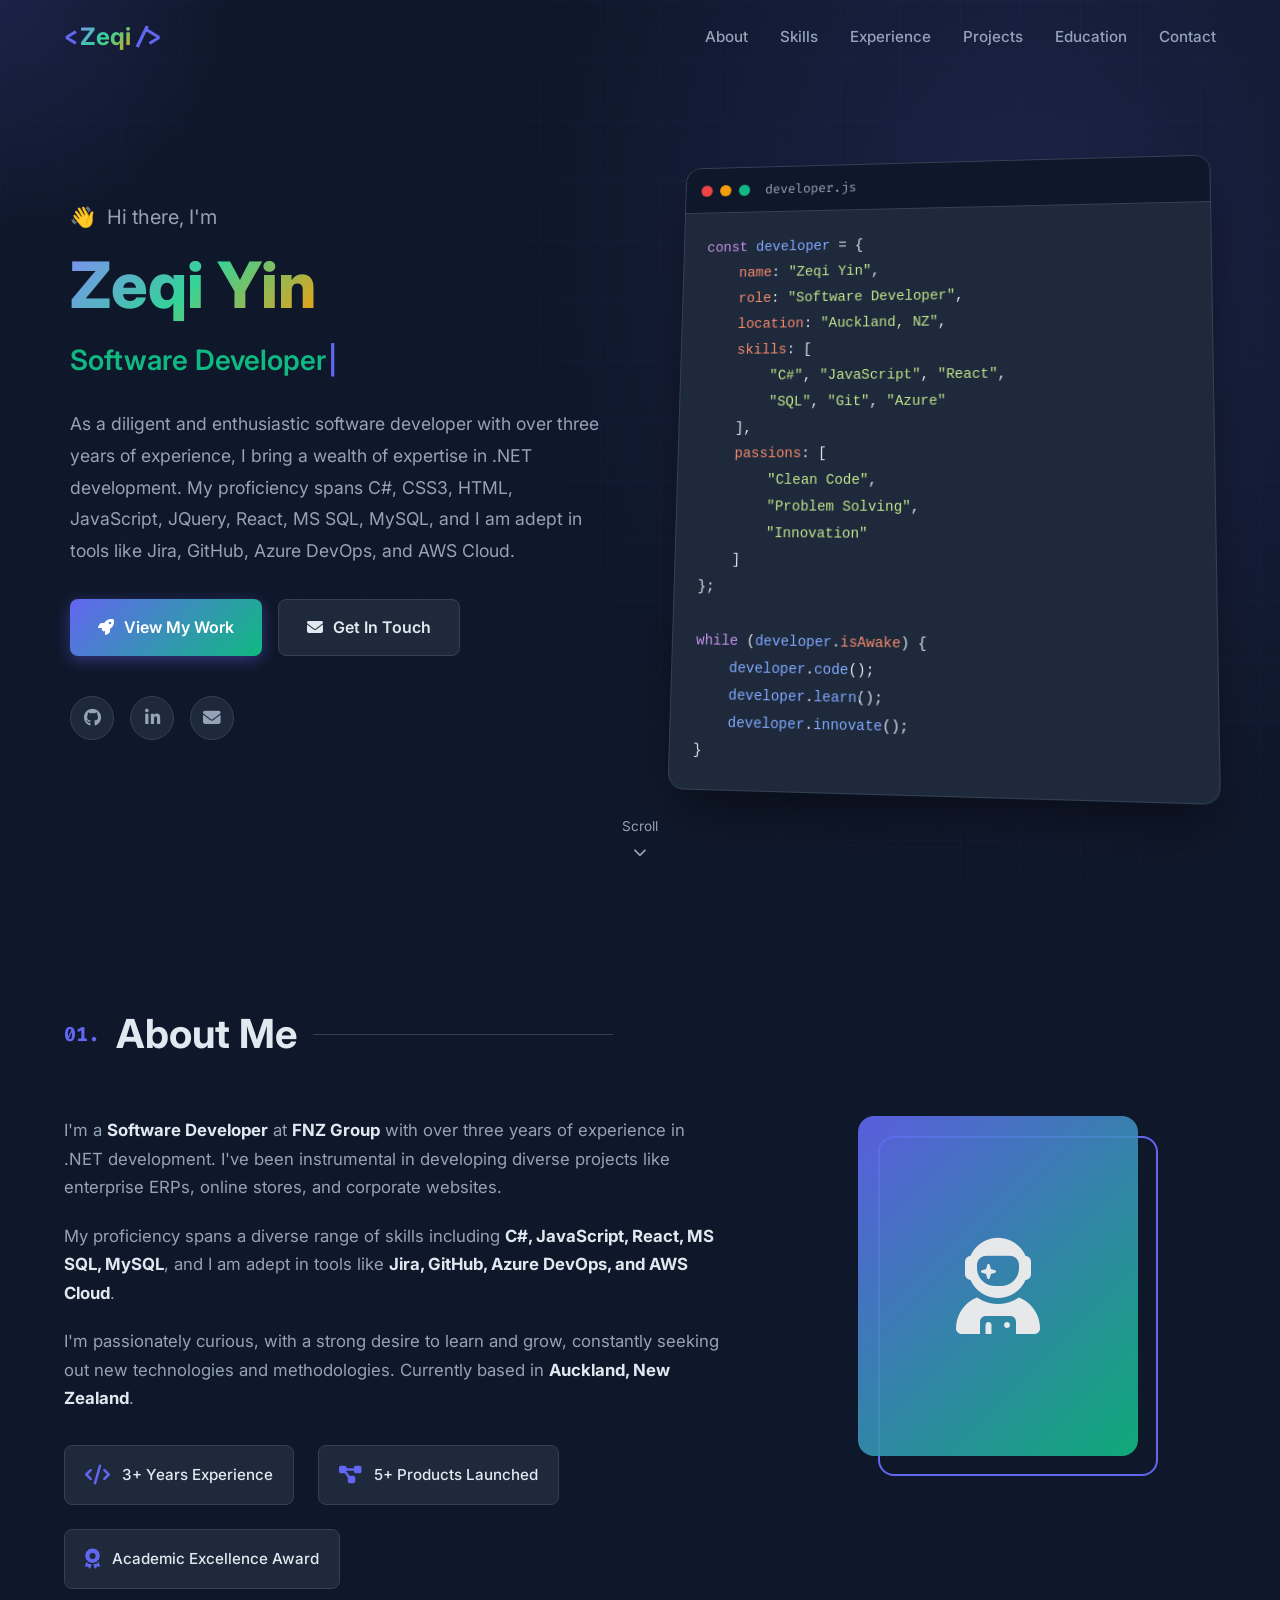
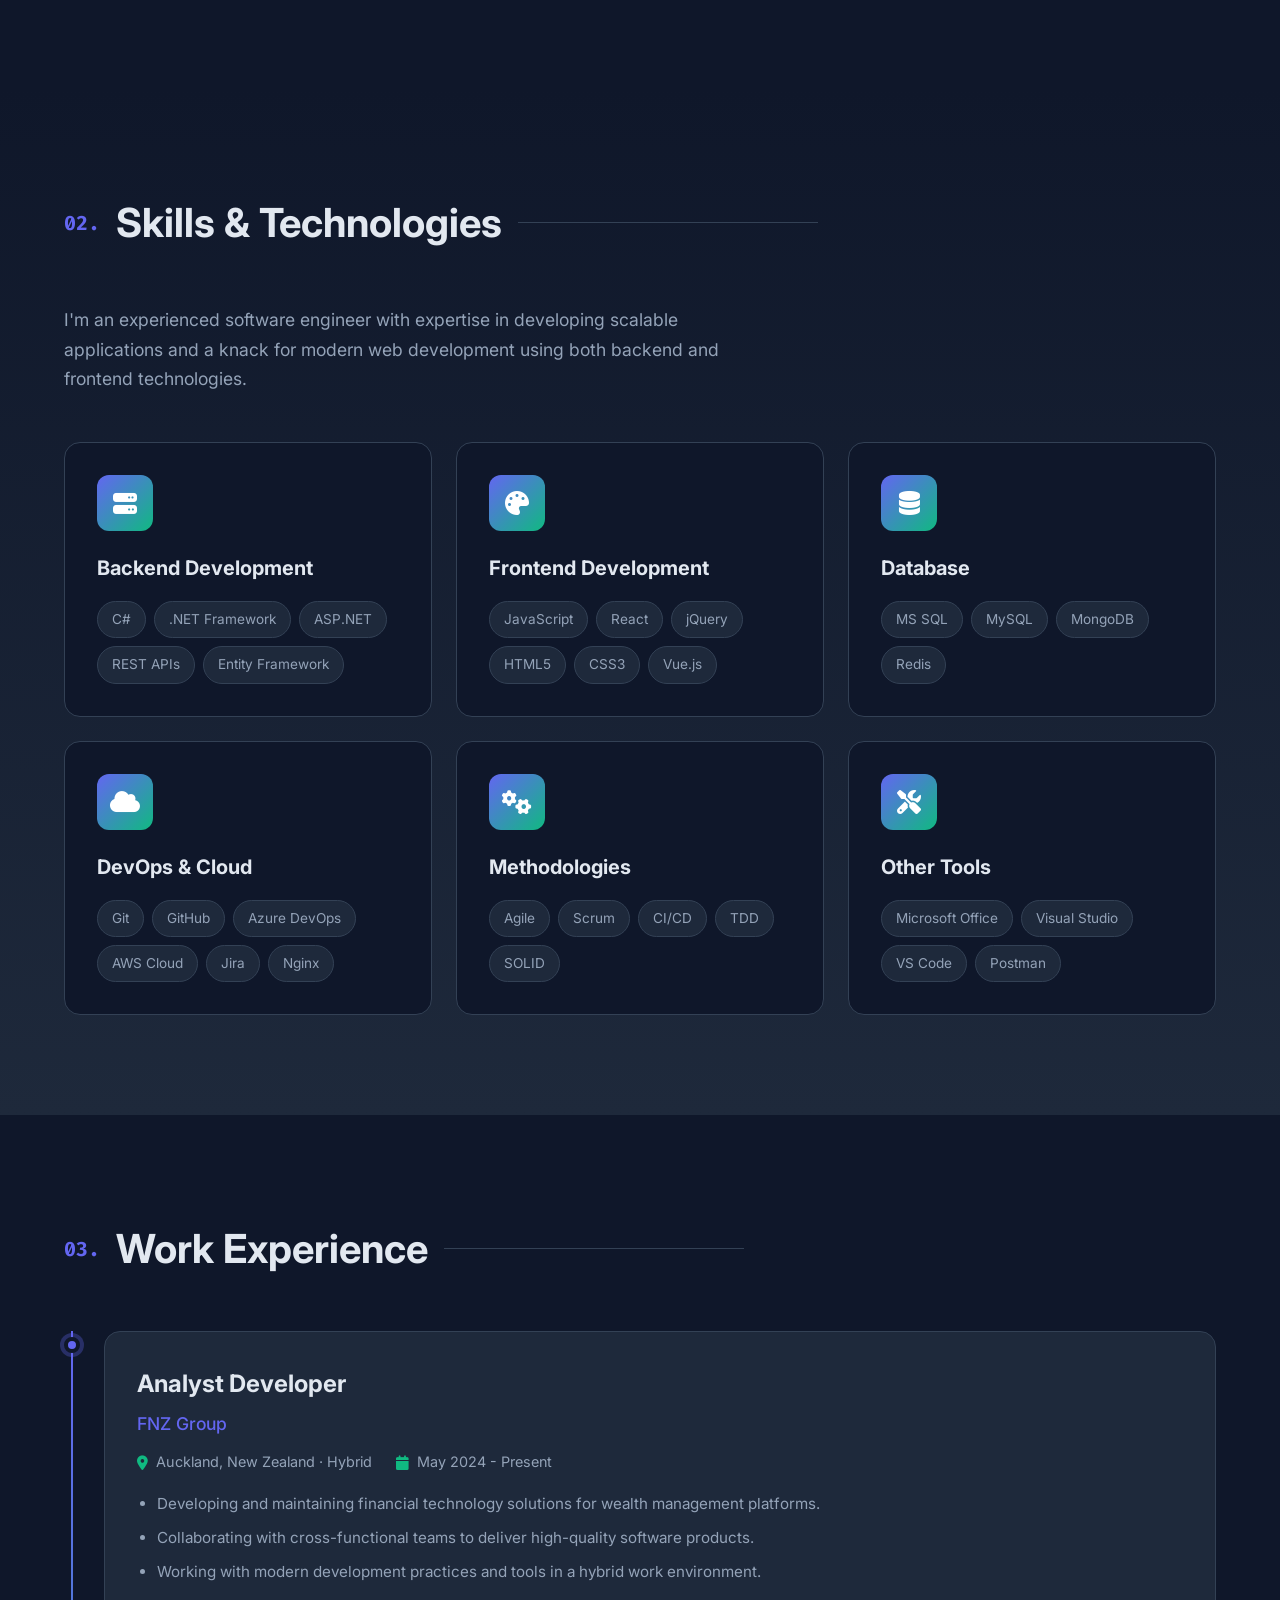
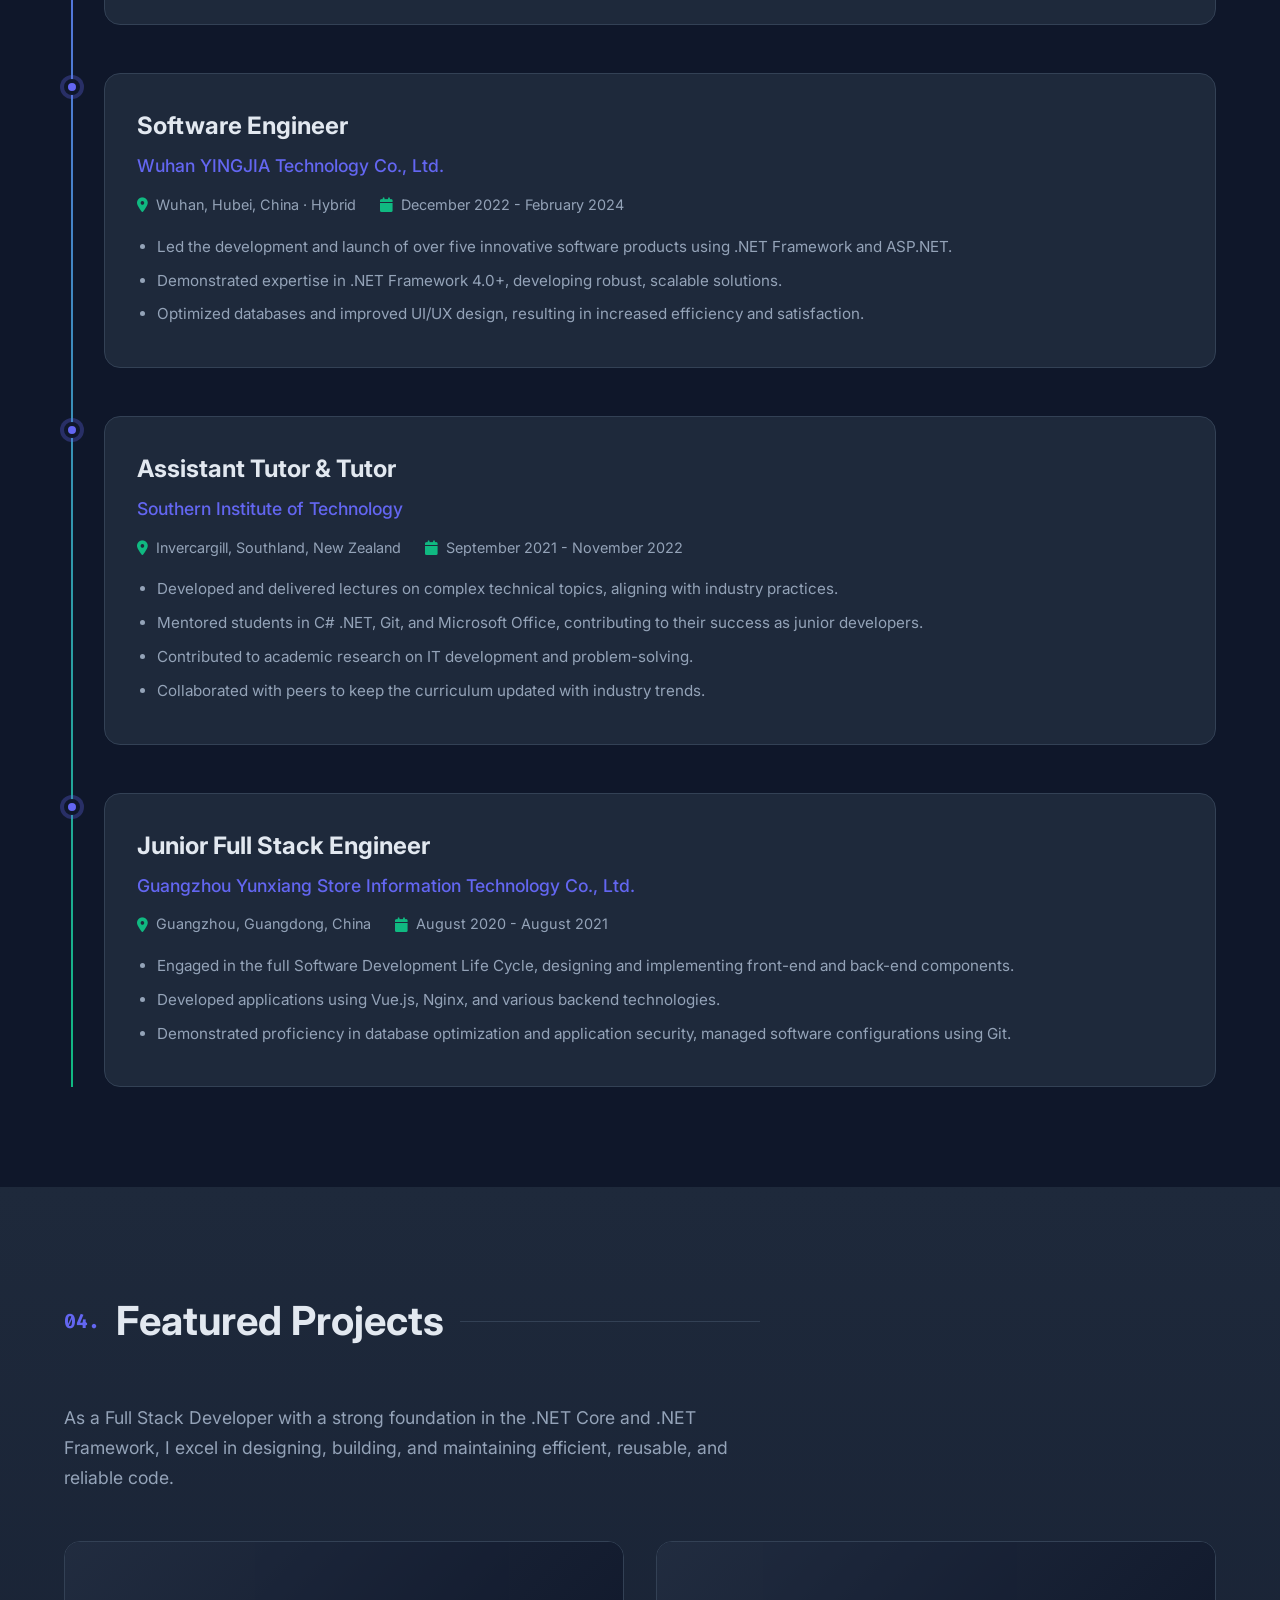
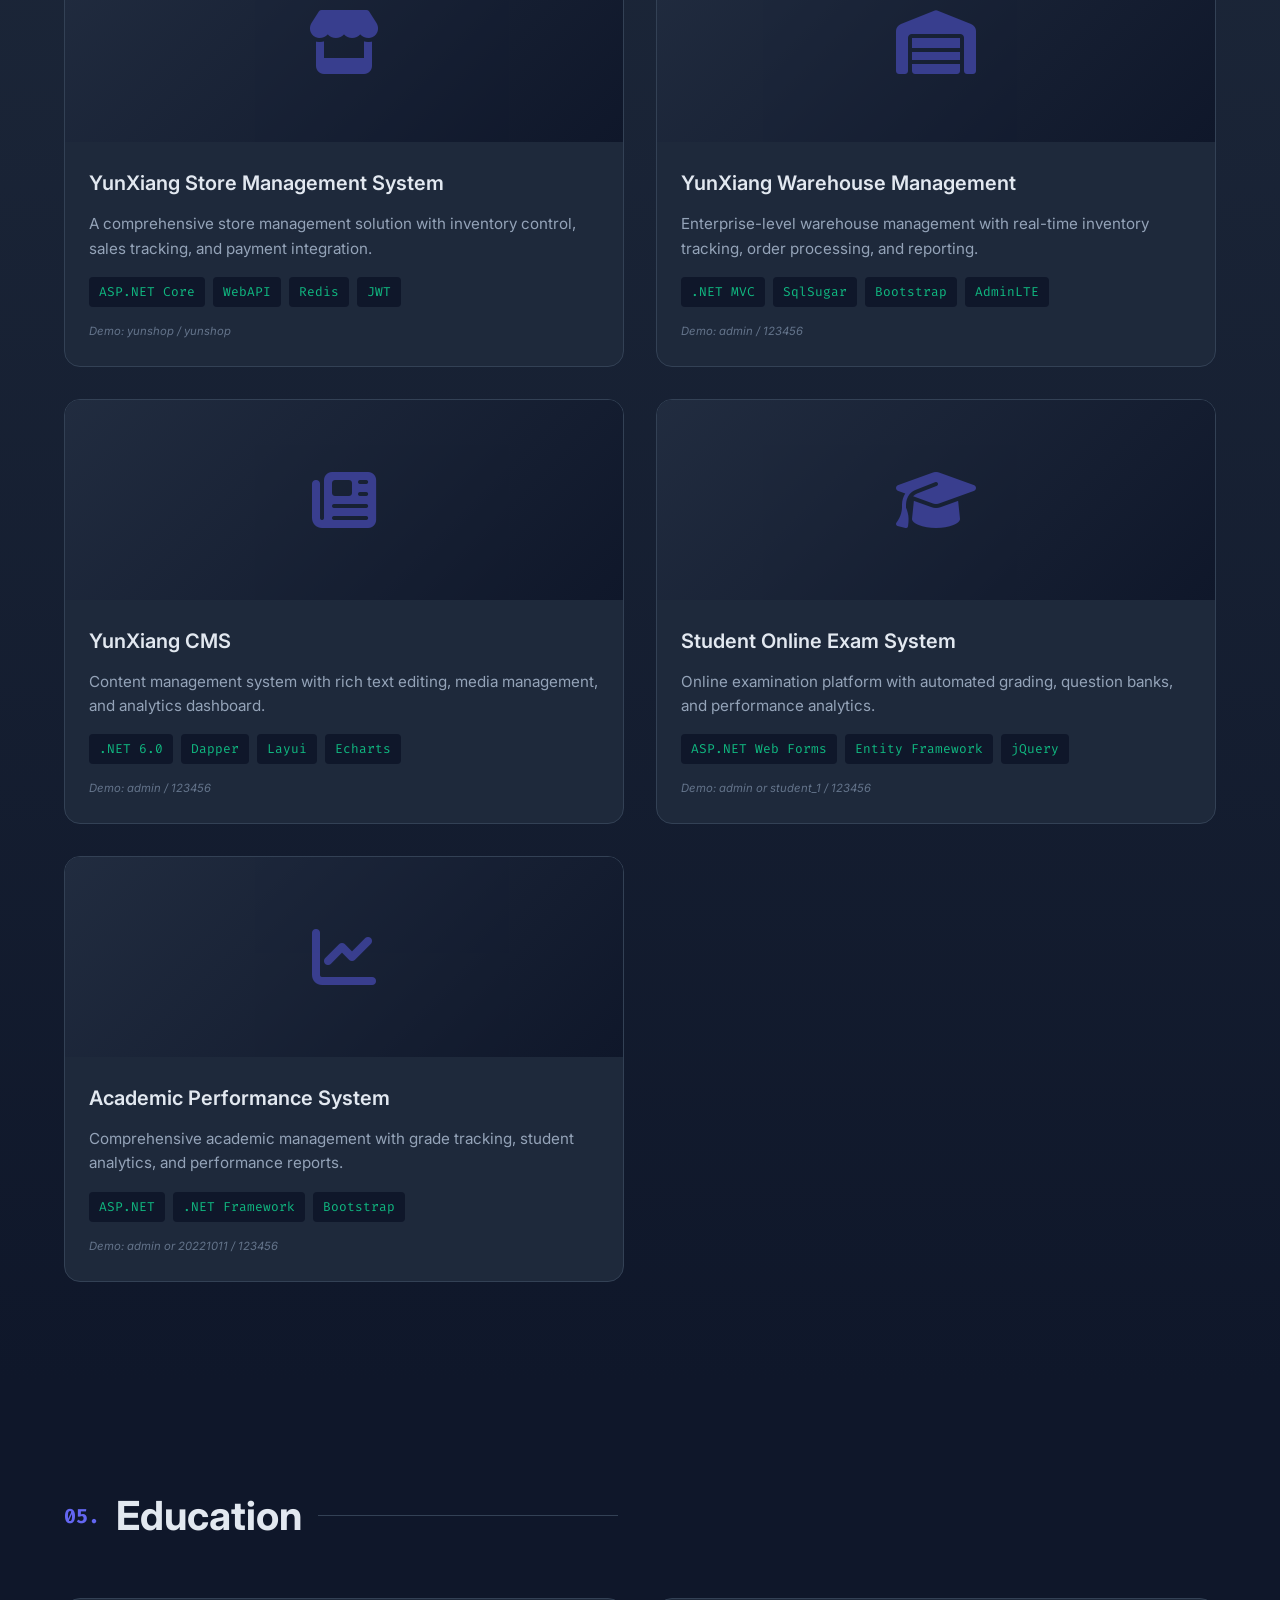
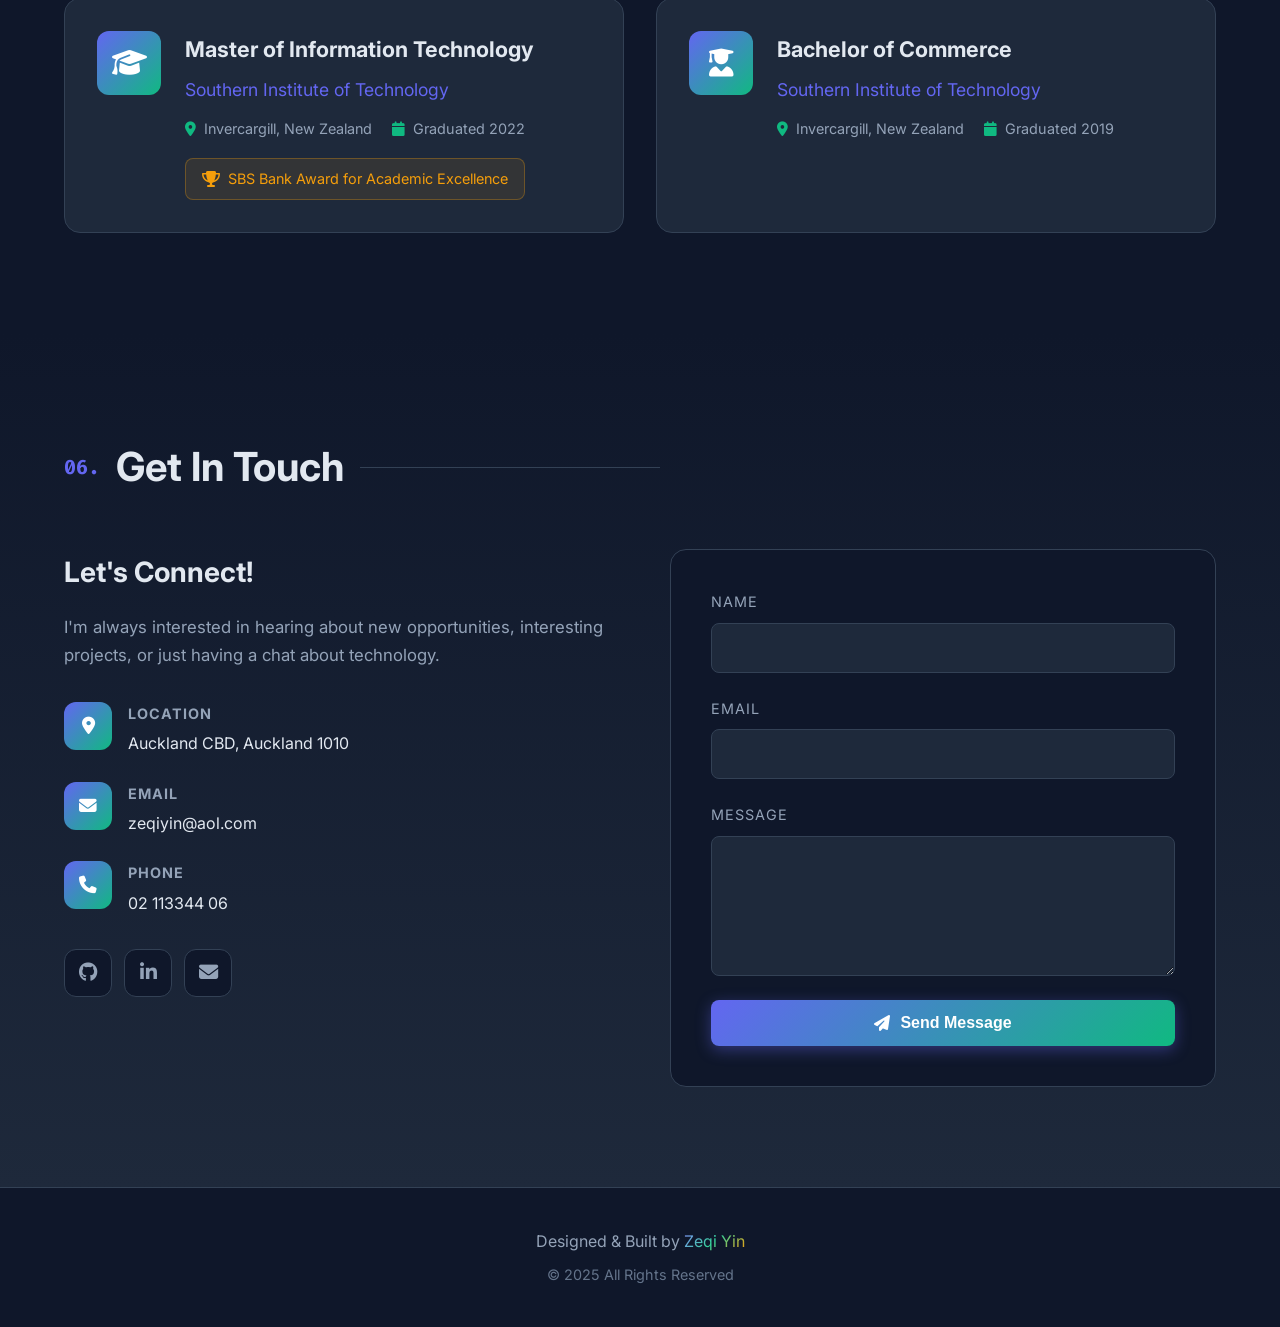
==== commit 2ed023a3: "Update personal info based on LinkedIn profile - Zeqi Yin @ FNZ Group" ====
--- a/index.html
+++ b/index.html
@@ -3,7 +3,7 @@
 <head>
     <meta charset="UTF-8">
     <meta name="viewport" content="width=device-width, initial-scale=1.0">
-    <title>Nathan Yin | Full Stack Developer</title>
+    <title>Zeqi Yin | Software Developer</title>
     <link rel="preconnect" href="https://fonts.googleapis.com">
     <link rel="preconnect" href="https://fonts.gstatic.com" crossorigin>
     <link href="https://fonts.googleapis.com/css2?family=Inter:wght@300;400;500;600;700;800&family=Fira+Code:wght@400;500&display=swap" rel="stylesheet">
@@ -19,7 +19,7 @@
         <div class="nav-container">
             <a href="#" class="nav-logo">
                 <span class="logo-bracket">&lt;</span>
-                <span class="logo-text">Nathan</span>
+                <span class="logo-text">Zeqi</span>
                 <span class="logo-bracket">/&gt;</span>
             </a>
             <div class="nav-menu" id="navMenu">
@@ -50,16 +50,17 @@
                     <span class="wave">👋</span> Hi there, I'm
                 </p>
                 <h1 class="hero-title">
-                    <span class="gradient-text">Nathan Yin</span>
+                    <span class="gradient-text">Zeqi Yin</span>
                 </h1>
                 <div class="hero-subtitle">
                     <span class="typing-text" id="typingText"></span>
                     <span class="cursor">|</span>
                 </div>
                 <p class="hero-description">
-                    Dynamic and innovative Full Stack Developer with a proven track record 
-                    in software development, from concept through deployment. Specialized in 
-                    .NET Framework/Core, React, and modern web technologies.
+                    As a diligent and enthusiastic software developer with over three years of experience, 
+                    I bring a wealth of expertise in .NET development. My proficiency spans C#, CSS3, HTML, 
+                    JavaScript, JQuery, React, MS SQL, MySQL, and I am adept in tools like Jira, GitHub, 
+                    Azure DevOps, and AWS Cloud.
                 </p>
                 <div class="hero-cta">
                     <a href="#projects" class="btn btn-primary">
@@ -75,7 +76,7 @@
                     <a href="https://github.com/Zechee" target="_blank" class="social-link" title="GitHub">
                         <i class="fab fa-github"></i>
                     </a>
-                    <a href="https://linkedin.com" target="_blank" class="social-link" title="LinkedIn">
+                    <a href="https://www.linkedin.com/in/zeqiyin/" target="_blank" class="social-link" title="LinkedIn">
                         <i class="fab fa-linkedin-in"></i>
                     </a>
                     <a href="mailto:zeqiyin@aol.com" class="social-link" title="Email">
@@ -95,12 +96,12 @@
                     </div>
                     <div class="code-body">
                         <pre><code><span class="code-keyword">const</span> <span class="code-variable">developer</span> = {
-    <span class="code-property">name</span>: <span class="code-string">"Nathan Yin"</span>,
-    <span class="code-property">role</span>: <span class="code-string">"Full Stack Developer"</span>,
+    <span class="code-property">name</span>: <span class="code-string">"Zeqi Yin"</span>,
+    <span class="code-property">role</span>: <span class="code-string">"Software Developer"</span>,
     <span class="code-property">location</span>: <span class="code-string">"Auckland, NZ"</span>,
     <span class="code-property">skills</span>: [
-        <span class="code-string">".NET"</span>, <span class="code-string">"React"</span>, <span class="code-string">"Node.js"</span>,
-        <span class="code-string">"Python"</span>, <span class="code-string">"Docker"</span>, <span class="code-string">"AWS"</span>
+        <span class="code-string">"C#"</span>, <span class="code-string">"JavaScript"</span>, <span class="code-string">"React"</span>,
+        <span class="code-string">"SQL"</span>, <span class="code-string">"Git"</span>, <span class="code-string">"Azure"</span>
     ],
     <span class="code-property">passions</span>: [
         <span class="code-string">"Clean Code"</span>,
@@ -134,18 +135,18 @@
             <div class="about-content">
                 <div class="about-text">
                     <p>
-                        I'm a <strong>Full Stack Developer</strong> with comprehensive experience in both 
-                        academic and industrial settings. With a <strong>Master of Information Technology</strong> 
-                        and recognition for academic excellence, I bring a solid foundation to every project.
+                        I'm a <strong>Software Developer</strong> at <strong>FNZ Group</strong> with over three years 
+                        of experience in .NET development. I've been instrumental in developing diverse projects like 
+                        enterprise ERPs, online stores, and corporate websites.
                     </p>
                     <p>
-                        My expertise encompasses the full <strong>Software Development Life Cycle (SDLC)</strong>, 
-                        specializing in front-end and back-end integration using RESTful APIs and JSON, 
-                        database optimization, and application security.
+                        My proficiency spans a diverse range of skills including <strong>C#, JavaScript, React, 
+                        MS SQL, MySQL</strong>, and I am adept in tools like <strong>Jira, GitHub, Azure DevOps, 
+                        and AWS Cloud</strong>.
                     </p>
                     <p>
-                        I'm passionate about fostering team collaboration and enhancing system performance 
-                        through continuous technological advancement. Currently based in <strong>Auckland, New Zealand</strong>.
+                        I'm passionately curious, with a strong desire to learn and grow, constantly seeking out 
+                        new technologies and methodologies. Currently based in <strong>Auckland, New Zealand</strong>.
                     </p>
                     <div class="about-highlights">
                         <div class="highlight-item">
@@ -192,12 +193,11 @@
                     </div>
                     <h3>Backend Development</h3>
                     <div class="skill-tags">
-                        <span class="skill-tag">.NET Framework/Core</span>
-                        <span class="skill-tag">Node.js</span>
-                        <span class="skill-tag">Python Flask</span>
-                        <span class="skill-tag">Java SpringBoot</span>
+                        <span class="skill-tag">C#</span>
+                        <span class="skill-tag">.NET Framework</span>
+                        <span class="skill-tag">ASP.NET</span>
                         <span class="skill-tag">REST APIs</span>
-                        <span class="skill-tag">GraphQL</span>
+                        <span class="skill-tag">Entity Framework</span>
                     </div>
                 </div>
                 <div class="skill-category">
@@ -206,38 +206,37 @@
                     </div>
                     <h3>Frontend Development</h3>
                     <div class="skill-tags">
+                        <span class="skill-tag">JavaScript</span>
                         <span class="skill-tag">React</span>
-                        <span class="skill-tag">Redux</span>
+                        <span class="skill-tag">jQuery</span>
+                        <span class="skill-tag">HTML5</span>
+                        <span class="skill-tag">CSS3</span>
                         <span class="skill-tag">Vue.js</span>
-                        <span class="skill-tag">JavaScript</span>
-                        <span class="skill-tag">HTML/CSS</span>
-                        <span class="skill-tag">Tailwind CSS</span>
                     </div>
                 </div>
                 <div class="skill-category">
                     <div class="skill-icon">
                         <i class="fas fa-database"></i>
                     </div>
-                    <h3>Database & Storage</h3>
+                    <h3>Database</h3>
                     <div class="skill-tags">
+                        <span class="skill-tag">MS SQL</span>
                         <span class="skill-tag">MySQL</span>
                         <span class="skill-tag">MongoDB</span>
-                        <span class="skill-tag">Amazon RDS</span>
                         <span class="skill-tag">Redis</span>
-                        <span class="skill-tag">SQL Server</span>
                     </div>
                 </div>
                 <div class="skill-category">
                     <div class="skill-icon">
                         <i class="fas fa-cloud"></i>
                     </div>
-                    <h3>DevOps & Tools</h3>
+                    <h3>DevOps & Cloud</h3>
                     <div class="skill-tags">
-                        <span class="skill-tag">Docker</span>
+                        <span class="skill-tag">Git</span>
                         <span class="skill-tag">GitHub</span>
                         <span class="skill-tag">Azure DevOps</span>
-                        <span class="skill-tag">CI/CD</span>
-                        <span class="skill-tag">Linux</span>
+                        <span class="skill-tag">AWS Cloud</span>
+                        <span class="skill-tag">Jira</span>
                         <span class="skill-tag">Nginx</span>
                     </div>
                 </div>
@@ -249,22 +248,21 @@
                     <div class="skill-tags">
                         <span class="skill-tag">Agile</span>
                         <span class="skill-tag">Scrum</span>
+                        <span class="skill-tag">CI/CD</span>
                         <span class="skill-tag">TDD</span>
-                        <span class="skill-tag">DDD</span>
                         <span class="skill-tag">SOLID</span>
-                        <span class="skill-tag">Jira</span>
                     </div>
                 </div>
                 <div class="skill-category">
                     <div class="skill-icon">
-                        <i class="fas fa-shield-alt"></i>
-                    </div>
-                    <h3>Other Skills</h3>
+                        <i class="fas fa-tools"></i>
+                    </div>
+                    <h3>Other Tools</h3>
                     <div class="skill-tags">
-                        <span class="skill-tag">JWT Auth</span>
-                        <span class="skill-tag">IIS</span>
-                        <span class="skill-tag">Apache</span>
-                        <span class="skill-tag">Windows Server</span>
+                        <span class="skill-tag">Microsoft Office</span>
+                        <span class="skill-tag">Visual Studio</span>
+                        <span class="skill-tag">VS Code</span>
+                        <span class="skill-tag">Postman</span>
                     </div>
                 </div>
             </div>
@@ -283,17 +281,17 @@
                     <div class="timeline-marker"></div>
                     <div class="timeline-content">
                         <div class="timeline-header">
-                            <h3 class="job-title">Software Engineer</h3>
-                            <span class="company">Wuhan YINGJIA Technology Co., Ltd.</span>
+                            <h3 class="job-title">Analyst Developer</h3>
+                            <span class="company">FNZ Group</span>
                         </div>
                         <div class="timeline-meta">
-                            <span class="location"><i class="fas fa-map-marker-alt"></i> Wuhan, China</span>
-                            <span class="duration"><i class="fas fa-calendar"></i> December 2022 - Present</span>
+                            <span class="location"><i class="fas fa-map-marker-alt"></i> Auckland, New Zealand · Hybrid</span>
+                            <span class="duration"><i class="fas fa-calendar"></i> May 2024 - Present</span>
                         </div>
                         <ul class="timeline-details">
-                            <li>Led the development and launch of over five innovative software products, significantly enhancing user experience and performance across existing modules.</li>
-                            <li>Demonstrated expertise in .NET Framework 4.0+, developing robust, scalable solutions.</li>
-                            <li>Optimized databases and improved UI/UX design, resulting in increased efficiency and satisfaction.</li>
+                            <li>Developing and maintaining financial technology solutions for wealth management platforms.</li>
+                            <li>Collaborating with cross-functional teams to deliver high-quality software products.</li>
+                            <li>Working with modern development practices and tools in a hybrid work environment.</li>
                         </ul>
                     </div>
                 </div>
@@ -301,18 +299,17 @@
                     <div class="timeline-marker"></div>
                     <div class="timeline-content">
                         <div class="timeline-header">
-                            <h3 class="job-title">Academic Tutor</h3>
-                            <span class="company">Southern Institute of Technology</span>
+                            <h3 class="job-title">Software Engineer</h3>
+                            <span class="company">Wuhan YINGJIA Technology Co., Ltd.</span>
                         </div>
                         <div class="timeline-meta">
-                            <span class="location"><i class="fas fa-map-marker-alt"></i> Invercargill, New Zealand</span>
-                            <span class="duration"><i class="fas fa-calendar"></i> September 2021 - November 2022</span>
+                            <span class="location"><i class="fas fa-map-marker-alt"></i> Wuhan, Hubei, China · Hybrid</span>
+                            <span class="duration"><i class="fas fa-calendar"></i> December 2022 - February 2024</span>
                         </div>
                         <ul class="timeline-details">
-                            <li>Developed and delivered lectures on complex technical topics, aligning with industry practices.</li>
-                            <li>Mentored students in C# .NET and Git, contributing to their success as junior developers.</li>
-                            <li>Contributed to academic research on IT development and problem-solving.</li>
-                            <li>Collaborated with peers to keep the curriculum updated with industry trends.</li>
+                            <li>Led the development and launch of over five innovative software products using .NET Framework and ASP.NET.</li>
+                            <li>Demonstrated expertise in .NET Framework 4.0+, developing robust, scalable solutions.</li>
+                            <li>Optimized databases and improved UI/UX design, resulting in increased efficiency and satisfaction.</li>
                         </ul>
                     </div>
                 </div>
@@ -320,17 +317,36 @@
                     <div class="timeline-marker"></div>
                     <div class="timeline-content">
                         <div class="timeline-header">
-                            <h3 class="job-title">Full Stack Developer</h3>
-                            <span class="company">Guangzhou Yun Xiang Store Information Technology Co., Ltd.</span>
+                            <h3 class="job-title">Assistant Tutor & Tutor</h3>
+                            <span class="company">Southern Institute of Technology</span>
                         </div>
                         <div class="timeline-meta">
-                            <span class="location"><i class="fas fa-map-marker-alt"></i> (Remote) Guangzhou, China</span>
+                            <span class="location"><i class="fas fa-map-marker-alt"></i> Invercargill, Southland, New Zealand</span>
+                            <span class="duration"><i class="fas fa-calendar"></i> September 2021 - November 2022</span>
+                        </div>
+                        <ul class="timeline-details">
+                            <li>Developed and delivered lectures on complex technical topics, aligning with industry practices.</li>
+                            <li>Mentored students in C# .NET, Git, and Microsoft Office, contributing to their success as junior developers.</li>
+                            <li>Contributed to academic research on IT development and problem-solving.</li>
+                            <li>Collaborated with peers to keep the curriculum updated with industry trends.</li>
+                        </ul>
+                    </div>
+                </div>
+                <div class="timeline-item">
+                    <div class="timeline-marker"></div>
+                    <div class="timeline-content">
+                        <div class="timeline-header">
+                            <h3 class="job-title">Junior Full Stack Engineer</h3>
+                            <span class="company">Guangzhou Yunxiang Store Information Technology Co., Ltd.</span>
+                        </div>
+                        <div class="timeline-meta">
+                            <span class="location"><i class="fas fa-map-marker-alt"></i> Guangzhou, Guangdong, China</span>
                             <span class="duration"><i class="fas fa-calendar"></i> August 2020 - August 2021</span>
                         </div>
                         <ul class="timeline-details">
-                            <li>Engaged in the full Software Development Life Cycle, designing and implementing front-end components integrated with back-end systems using RESTful APIs.</li>
+                            <li>Engaged in the full Software Development Life Cycle, designing and implementing front-end and back-end components.</li>
+                            <li>Developed applications using Vue.js, Nginx, and various backend technologies.</li>
                             <li>Demonstrated proficiency in database optimization and application security, managed software configurations using Git.</li>
-                            <li>Enhanced team collaboration through effective remote communication, contributing to a cohesive team environment.</li>
                         </ul>
                     </div>
                 </div>
@@ -581,7 +597,7 @@
                         <a href="https://github.com/Zechee" target="_blank" class="social-btn">
                             <i class="fab fa-github"></i>
                         </a>
-                        <a href="https://linkedin.com" target="_blank" class="social-btn">
+                        <a href="https://www.linkedin.com/in/zeqiyin/" target="_blank" class="social-btn">
                             <i class="fab fa-linkedin-in"></i>
                         </a>
                         <a href="mailto:zeqiyin@aol.com" class="social-btn">
@@ -618,7 +634,7 @@
         <div class="container">
             <div class="footer-content">
                 <p class="footer-text">
-                    Designed & Built by <span class="gradient-text">Nathan Yin</span>
+                    Designed & Built by <span class="gradient-text">Zeqi Yin</span>
                 </p>
                 <p class="footer-copyright">
                     © 2025 All Rights Reserved
--- a/styles.css
+++ b/styles.css
@@ -1171,16 +1171,38 @@
         width: 80%;
         max-width: 300px;
         height: 100vh;
-        background: var(--dark-light);
+        background: linear-gradient(180deg, var(--dark) 0%, var(--dark-light) 100%);
         flex-direction: column;
         padding: 100px 40px;
-        transition: right 0.3s ease;
+        transition: right 0.4s cubic-bezier(0.4, 0, 0.2, 1);
         border-left: 1px solid var(--dark-lighter);
+        box-shadow: -10px 0 40px rgba(0, 0, 0, 0.5);
     }
 
     .nav-menu.active {
         right: 0;
     }
+
+    .nav-menu .nav-link {
+        font-size: 1.2rem;
+        padding: 16px 0;
+        border-bottom: 1px solid rgba(255, 255, 255, 0.05);
+        opacity: 0;
+        transform: translateX(20px);
+        transition: all 0.3s ease;
+    }
+
+    .nav-menu.active .nav-link {
+        opacity: 1;
+        transform: translateX(0);
+    }
+
+    .nav-menu.active .nav-link:nth-child(1) { transition-delay: 0.1s; }
+    .nav-menu.active .nav-link:nth-child(2) { transition-delay: 0.15s; }
+    .nav-menu.active .nav-link:nth-child(3) { transition-delay: 0.2s; }
+    .nav-menu.active .nav-link:nth-child(4) { transition-delay: 0.25s; }
+    .nav-menu.active .nav-link:nth-child(5) { transition-delay: 0.3s; }
+    .nav-menu.active .nav-link:nth-child(6) { transition-delay: 0.35s; }
 
     .nav-toggle {
         display: flex;
@@ -1199,85 +1221,412 @@
         transform: rotate(-45deg) translate(5px, -5px);
     }
 
+    /* Mobile Hero - More Dynamic */
+    .hero {
+        padding: 100px 20px 60px;
+        min-height: 100vh;
+        min-height: 100dvh;
+    }
+
+    .hero-content {
+        text-align: center;
+    }
+
+    .hero-greeting {
+        font-size: 1.1rem;
+        justify-content: center;
+        opacity: 1;
+        animation: fadeInUp 0.6s ease forwards;
+    }
+
     .hero-title {
-        font-size: 2.5rem;
+        font-size: 2.8rem;
+        line-height: 1.15;
+        opacity: 1;
+        animation: fadeInUp 0.6s ease 0.1s both;
     }
 
     .hero-subtitle {
-        font-size: 1.25rem;
+        font-size: 1.3rem;
+        justify-content: center;
+        opacity: 1;
+        animation: fadeInUp 0.6s ease 0.2s both;
+    }
+
+    .hero-description {
+        font-size: 1rem;
+        opacity: 1;
+        animation: fadeInUp 0.6s ease 0.3s both;
+    }
+
+    .hero-cta {
+        opacity: 1;
+        animation: fadeInUp 0.6s ease 0.4s both;
+    }
+
+    .hero-social {
+        justify-content: center;
+        opacity: 1;
+        animation: fadeInUp 0.6s ease 0.5s both;
+    }
+
+    .scroll-indicator {
+        display: none;
+    }
+
+    /* Mobile Section Styling */
+    .section {
+        padding: 70px 0;
     }
 
     .section-title {
-        font-size: 2rem;
-    }
-
+        font-size: 1.8rem;
+        flex-direction: column;
+        align-items: flex-start;
+        gap: 8px;
+    }
+
+    .section-title::after {
+        width: 60px;
+        height: 3px;
+        background: var(--gradient);
+        border-radius: 3px;
+    }
+
+    .section-description {
+        font-size: 1rem;
+    }
+
+    /* Mobile Skills - Card Style */
     .skills-grid {
         grid-template-columns: 1fr;
-    }
-
+        gap: 16px;
+    }
+
+    .skill-category {
+        padding: 24px;
+        background: linear-gradient(135deg, var(--dark) 0%, var(--dark-light) 100%);
+        border: 1px solid rgba(99, 102, 241, 0.2);
+    }
+
+    .skill-category:active {
+        transform: scale(0.98);
+        border-color: var(--primary);
+    }
+
+    .skill-icon {
+        width: 48px;
+        height: 48px;
+        font-size: 1.25rem;
+    }
+
+    .skill-category h3 {
+        font-size: 1.1rem;
+    }
+
+    .skill-tags {
+        gap: 6px;
+    }
+
+    .skill-tag {
+        padding: 5px 12px;
+        font-size: 0.8rem;
+    }
+
+    /* Mobile Timeline */
     .timeline {
-        padding-left: 30px;
+        padding-left: 24px;
+    }
+
+    .timeline::before {
+        left: 5px;
+        width: 3px;
     }
 
     .timeline-marker {
-        left: -30px;
+        left: -24px;
+        width: 14px;
+        height: 14px;
     }
 
     .timeline-content {
-        padding: 24px;
+        padding: 20px;
+        background: linear-gradient(135deg, var(--dark-light) 0%, var(--dark) 100%);
+    }
+
+    .job-title {
+        font-size: 1.25rem;
+    }
+
+    .company {
+        font-size: 1rem;
+    }
+
+    .timeline-meta {
+        flex-direction: column;
+        gap: 6px;
+    }
+
+    .timeline-details li {
+        font-size: 0.9rem;
+    }
+
+    /* Mobile Projects - Swipeable Look */
+    .projects-grid {
+        gap: 24px;
+    }
+
+    .project-card {
+        border-radius: 20px;
+        overflow: hidden;
+        box-shadow: 0 10px 40px rgba(0, 0, 0, 0.3);
+    }
+
+    .project-card:active {
+        transform: scale(0.98);
+    }
+
+    .project-image {
+        height: 180px;
+    }
+
+    .project-placeholder {
+        font-size: 3rem;
+    }
+
+    .project-info {
+        padding: 20px;
+    }
+
+    .project-title {
+        font-size: 1.15rem;
+    }
+
+    .project-description {
+        font-size: 0.9rem;
+    }
+
+    .project-tech span {
+        font-size: 0.75rem;
+    }
+
+    /* Mobile About */
+    .about-content {
+        gap: 40px;
+    }
+
+    .about-text p {
+        font-size: 1rem;
     }
 
     .about-highlights {
         flex-direction: column;
-    }
-
+        gap: 12px;
+    }
+
+    .highlight-item {
+        padding: 14px 18px;
+        background: linear-gradient(135deg, var(--dark-light) 0%, var(--dark) 100%);
+        border: 1px solid rgba(99, 102, 241, 0.2);
+    }
+
+    .image-frame {
+        width: 200px;
+        height: 240px;
+    }
+
+    .image-placeholder {
+        font-size: 4rem;
+    }
+
+    .frame-decoration {
+        top: 15px;
+        left: 15px;
+        right: -15px;
+        bottom: -15px;
+    }
+
+    /* Mobile Education */
     .education-card {
         flex-direction: column;
         text-align: center;
+        padding: 24px;
+        background: linear-gradient(135deg, var(--dark-light) 0%, var(--dark) 100%);
     }
 
     .education-icon {
-        margin: 0 auto;
+        margin: 0 auto 16px;
+        width: 56px;
+        height: 56px;
+        font-size: 1.5rem;
+    }
+
+    .degree {
+        font-size: 1.2rem;
+    }
+
+    .school {
+        font-size: 1rem;
     }
 
     .education-meta {
         justify-content: center;
+        flex-direction: column;
+        gap: 8px;
+    }
+
+    .education-award {
+        justify-content: center;
+    }
+
+    /* Mobile Contact */
+    .contact-content {
+        gap: 40px;
+    }
+
+    .contact-info h3 {
+        font-size: 1.5rem;
+    }
+
+    .contact-details {
+        gap: 20px;
+    }
+
+    .contact-item {
+        gap: 14px;
+    }
+
+    .contact-icon {
+        width: 44px;
+        height: 44px;
+        font-size: 1rem;
+    }
+
+    .contact-social {
+        justify-content: center;
     }
 
     .contact-form-wrapper {
         padding: 24px;
+        border-radius: 20px;
+    }
+
+    .form-group input,
+    .form-group textarea {
+        padding: 14px 16px;
+        font-size: 16px; /* Prevents zoom on iOS */
     }
 }
 
 @media (max-width: 480px) {
     .hero {
-        padding: 80px 16px 40px;
+        padding: 90px 16px 50px;
     }
 
     .hero-title {
-        font-size: 2rem;
+        font-size: 2.2rem;
+    }
+
+    .hero-subtitle {
+        font-size: 1.1rem;
+        min-height: 35px;
+    }
+
+    .hero-description {
+        font-size: 0.95rem;
     }
 
     .hero-cta {
         flex-direction: column;
+        gap: 12px;
     }
 
     .btn {
         width: 100%;
         justify-content: center;
+        padding: 16px 24px;
+        font-size: 1rem;
+    }
+
+    .hero-social {
+        justify-content: center;
+    }
+
+    .social-link {
+        width: 48px;
+        height: 48px;
+        font-size: 1.2rem;
     }
 
     .section {
-        padding: 60px 0;
+        padding: 50px 0;
+    }
+
+    .container {
+        padding: 0 16px;
+    }
+
+    .section-title {
+        font-size: 1.6rem;
+        margin-bottom: 32px;
+    }
+
+    .section-description {
+        margin-bottom: 32px;
+    }
+
+    /* Extra small timeline */
+    .timeline-content {
+        padding: 16px;
+    }
+
+    .job-title {
+        font-size: 1.1rem;
+    }
+
+    .timeline-details {
+        padding-left: 16px;
+    }
+
+    .timeline-details li {
+        font-size: 0.85rem;
+        margin-bottom: 6px;
+    }
+
+    /* Extra small projects */
+    .project-image {
+        height: 160px;
     }
 
     .project-info {
+        padding: 16px;
+    }
+
+    .project-credentials {
+        font-size: 0.8rem;
+    }
+
+    /* Extra small education */
+    .education-card {
         padding: 20px;
     }
 
-    .timeline-meta {
-        flex-direction: column;
-        gap: 8px;
+    .degree {
+        font-size: 1.1rem;
+    }
+
+    .education-award {
+        font-size: 0.85rem;
+        padding: 6px 12px;
+    }
+
+    /* Footer */
+    .footer {
+        padding: 30px 0;
+    }
+
+    .footer-text {
+        font-size: 0.9rem;
     }
 }
 
@@ -1293,6 +1642,69 @@
     }
 }
 
+@keyframes slideInUp {
+    from {
+        opacity: 0;
+        transform: translateY(40px);
+    }
+    to {
+        opacity: 1;
+        transform: translateY(0);
+    }
+}
+
+@keyframes slideInLeft {
+    from {
+        opacity: 0;
+        transform: translateX(-30px);
+    }
+    to {
+        opacity: 1;
+        transform: translateX(0);
+    }
+}
+
+@keyframes pulse {
+    0%, 100% {
+        transform: scale(1);
+        box-shadow: 0 0 0 0 rgba(99, 102, 241, 0.4);
+    }
+    50% {
+        transform: scale(1.05);
+        box-shadow: 0 0 20px 5px rgba(99, 102, 241, 0.2);
+    }
+}
+
+@keyframes float {
+    0%, 100% {
+        transform: translateY(0);
+    }
+    50% {
+        transform: translateY(-10px);
+    }
+}
+
+@keyframes shimmer {
+    0% {
+        background-position: -200% 0;
+    }
+    100% {
+        background-position: 200% 0;
+    }
+}
+
+@keyframes gradientFlow {
+    0% {
+        background-position: 0% 50%;
+    }
+    50% {
+        background-position: 100% 50%;
+    }
+    100% {
+        background-position: 0% 50%;
+    }
+}
+
 .fade-in-up {
     animation: fadeInUp 0.6s ease forwards;
 }
@@ -1308,3 +1720,100 @@
     opacity: 1;
     transform: translateY(0);
 }
+
+/* Mobile-specific animations */
+@media (max-width: 768px) {
+    .hero-title .gradient-text {
+        background-size: 200% auto;
+        animation: gradientFlow 3s ease infinite;
+    }
+
+    .skill-category {
+        animation: fadeInUp 0.5s ease forwards;
+    }
+
+    .project-card {
+        animation: fadeInUp 0.5s ease forwards;
+    }
+
+    .scroll-indicator {
+        animation: float 2s ease-in-out infinite;
+    }
+
+    /* Touch feedback */
+    .btn:active {
+        transform: scale(0.95);
+    }
+
+    .social-link:active {
+        transform: scale(0.9);
+    }
+
+    .social-btn:active {
+        transform: scale(0.9);
+    }
+
+    /* Glowing effect for buttons on mobile */
+    .btn-primary {
+        position: relative;
+        overflow: hidden;
+    }
+
+    .btn-primary::before {
+        content: '';
+        position: absolute;
+        top: 0;
+        left: -100%;
+        width: 100%;
+        height: 100%;
+        background: linear-gradient(
+            90deg,
+            transparent,
+            rgba(255, 255, 255, 0.2),
+            transparent
+        );
+        animation: shimmer 2s infinite;
+    }
+}
+
+/* Smooth scrolling for touch devices */
+@supports (-webkit-touch-callout: none) {
+    html {
+        scroll-behavior: auto;
+    }
+    
+    .section {
+        scroll-snap-align: start;
+    }
+}
+
+/* Safe area for notched phones */
+@supports (padding-top: env(safe-area-inset-top)) {
+    .navbar {
+        padding-top: calc(16px + env(safe-area-inset-top));
+    }
+    
+    .hero {
+        padding-top: calc(100px + env(safe-area-inset-top));
+    }
+    
+    .footer {
+        padding-bottom: calc(40px + env(safe-area-inset-bottom));
+    }
+}
+
+/* Dark mode scrollbar for mobile browsers */
+@media (max-width: 768px) {
+    ::-webkit-scrollbar {
+        width: 4px;
+    }
+    
+    ::-webkit-scrollbar-track {
+        background: var(--dark);
+    }
+    
+    ::-webkit-scrollbar-thumb {
+        background: var(--primary);
+        border-radius: 4px;
+    }
+}
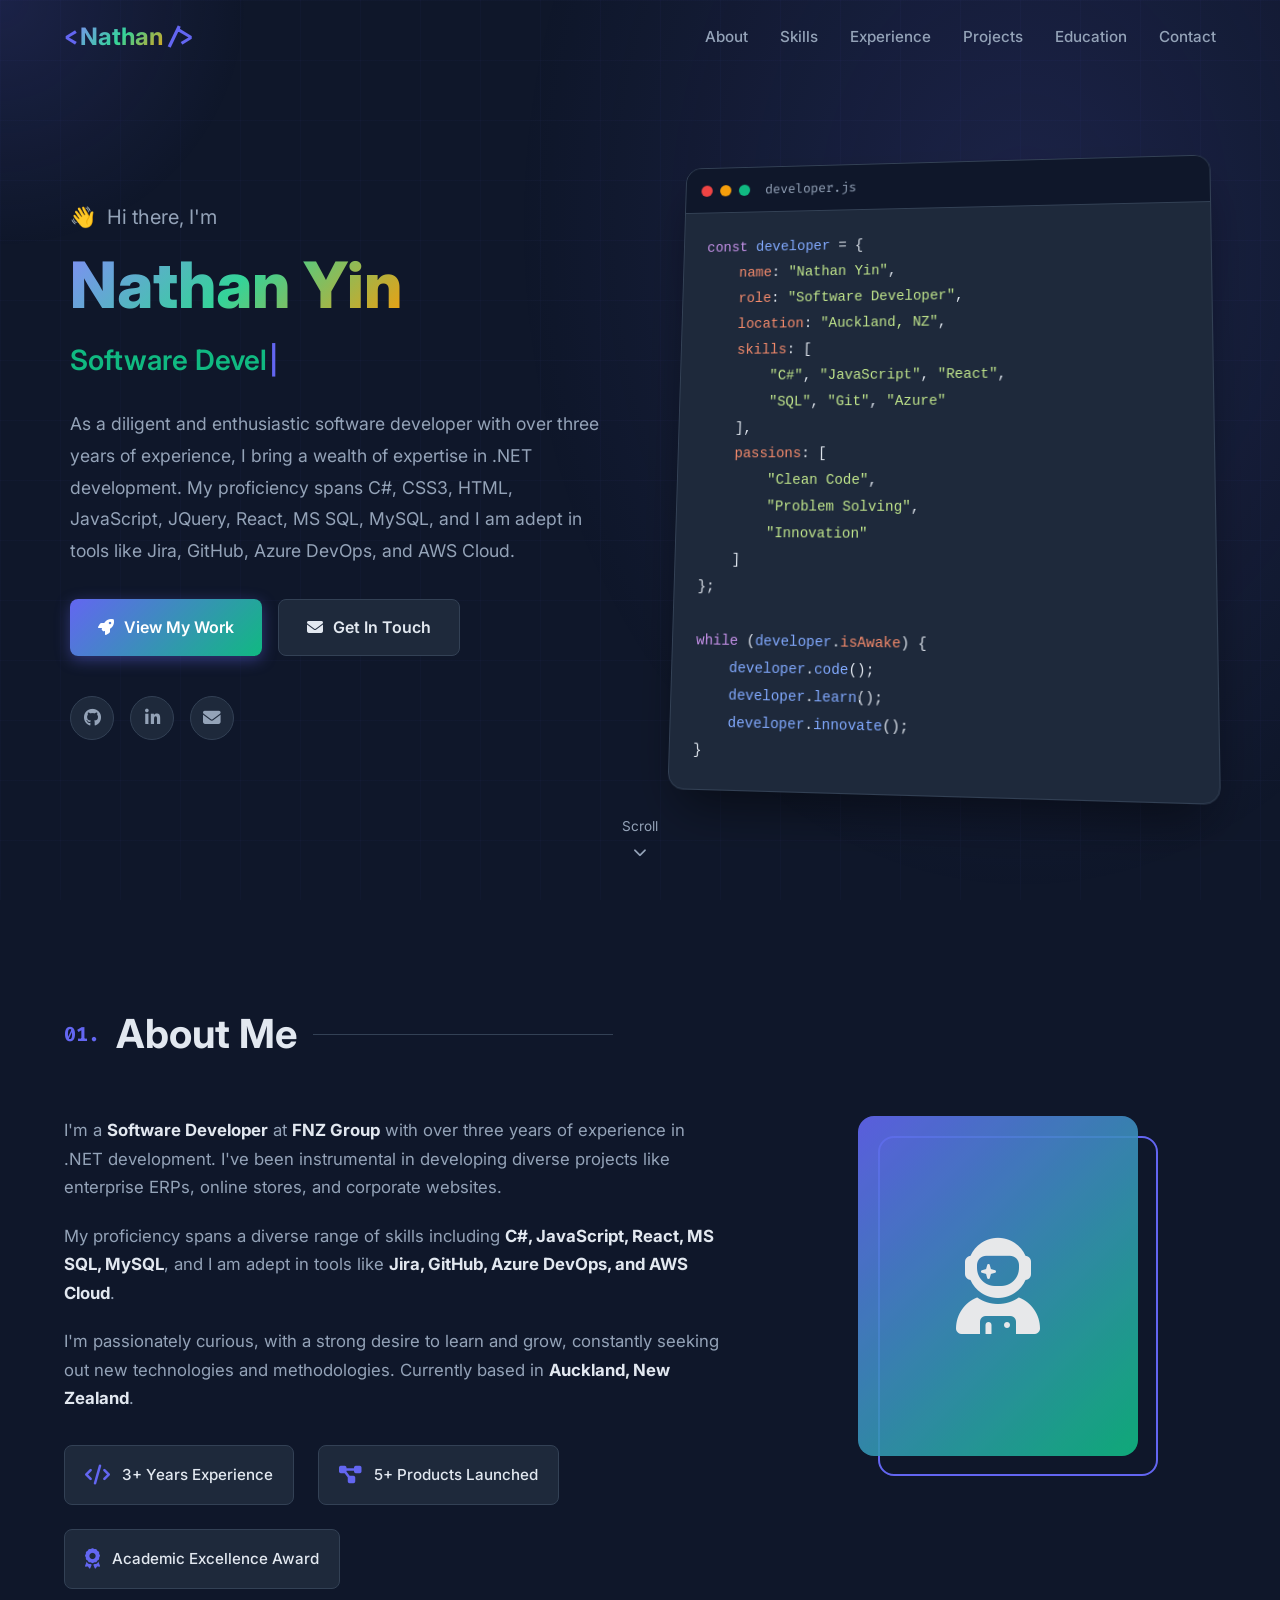
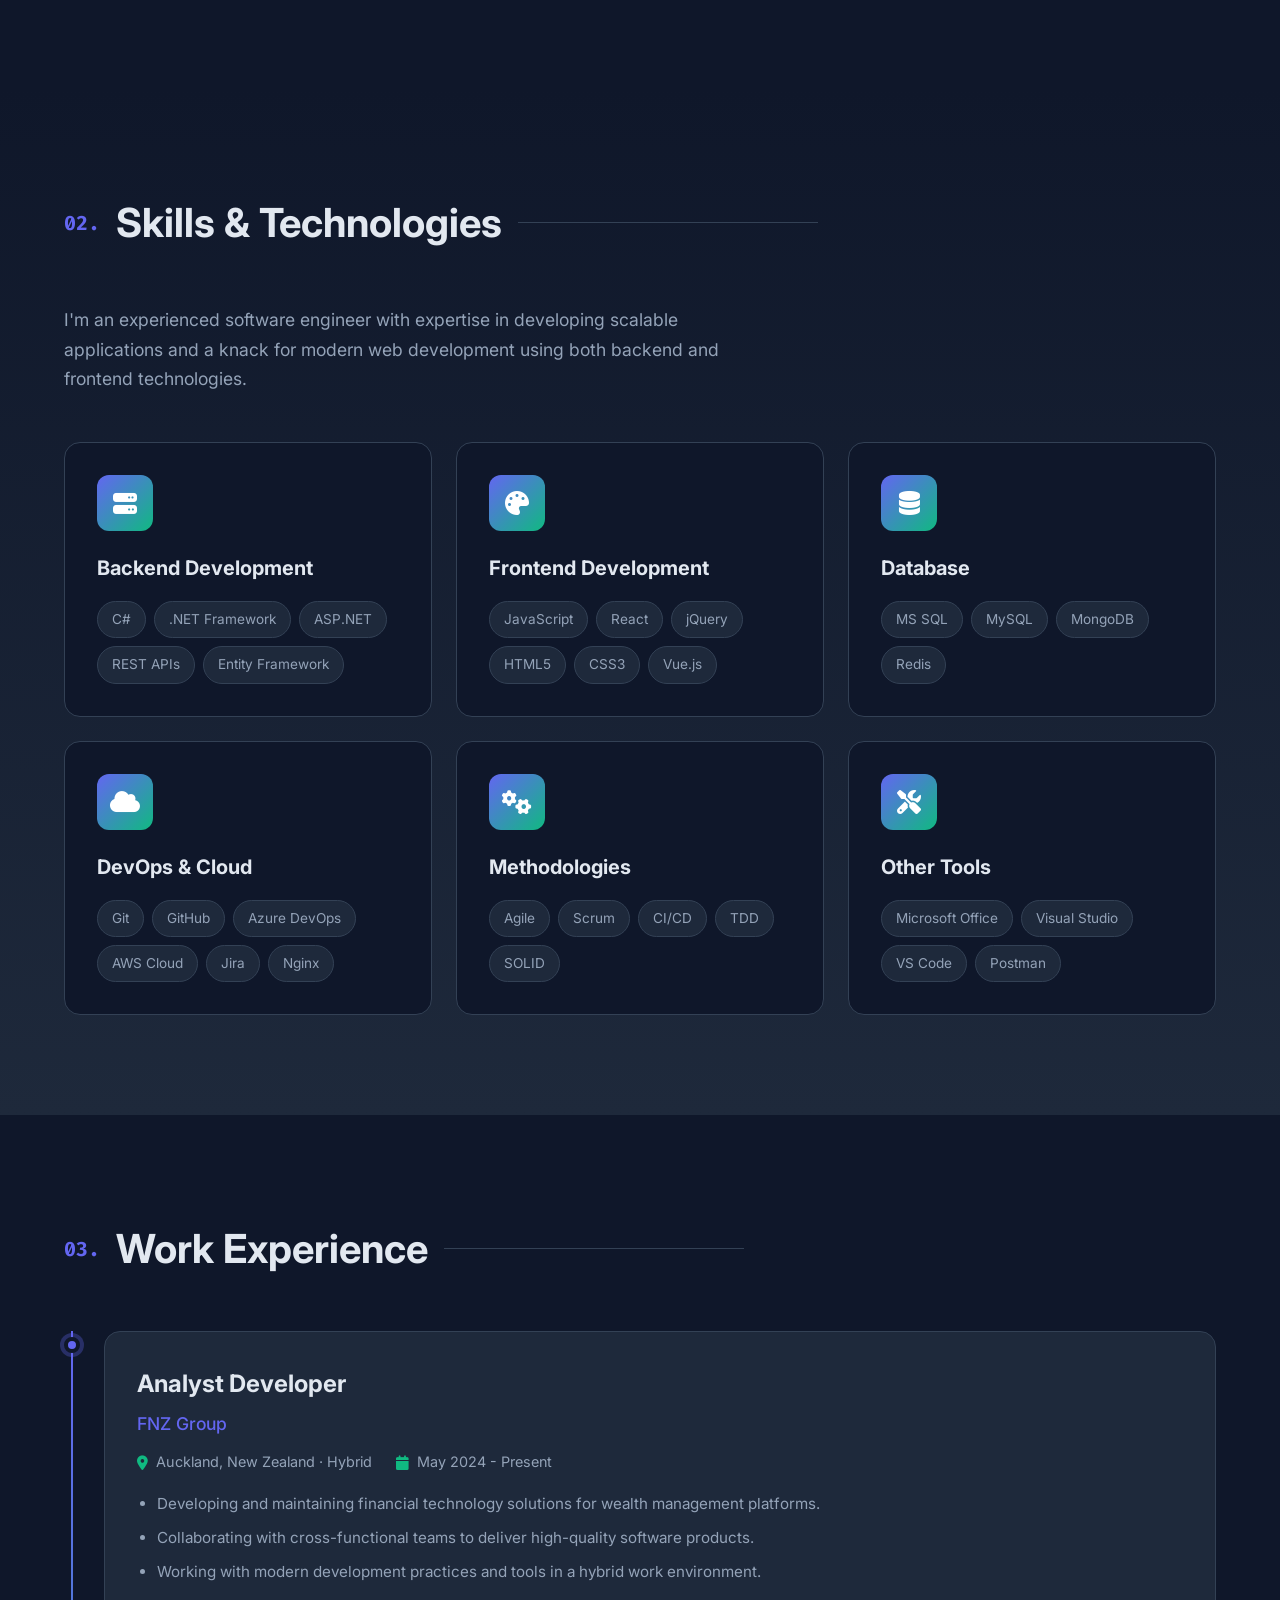
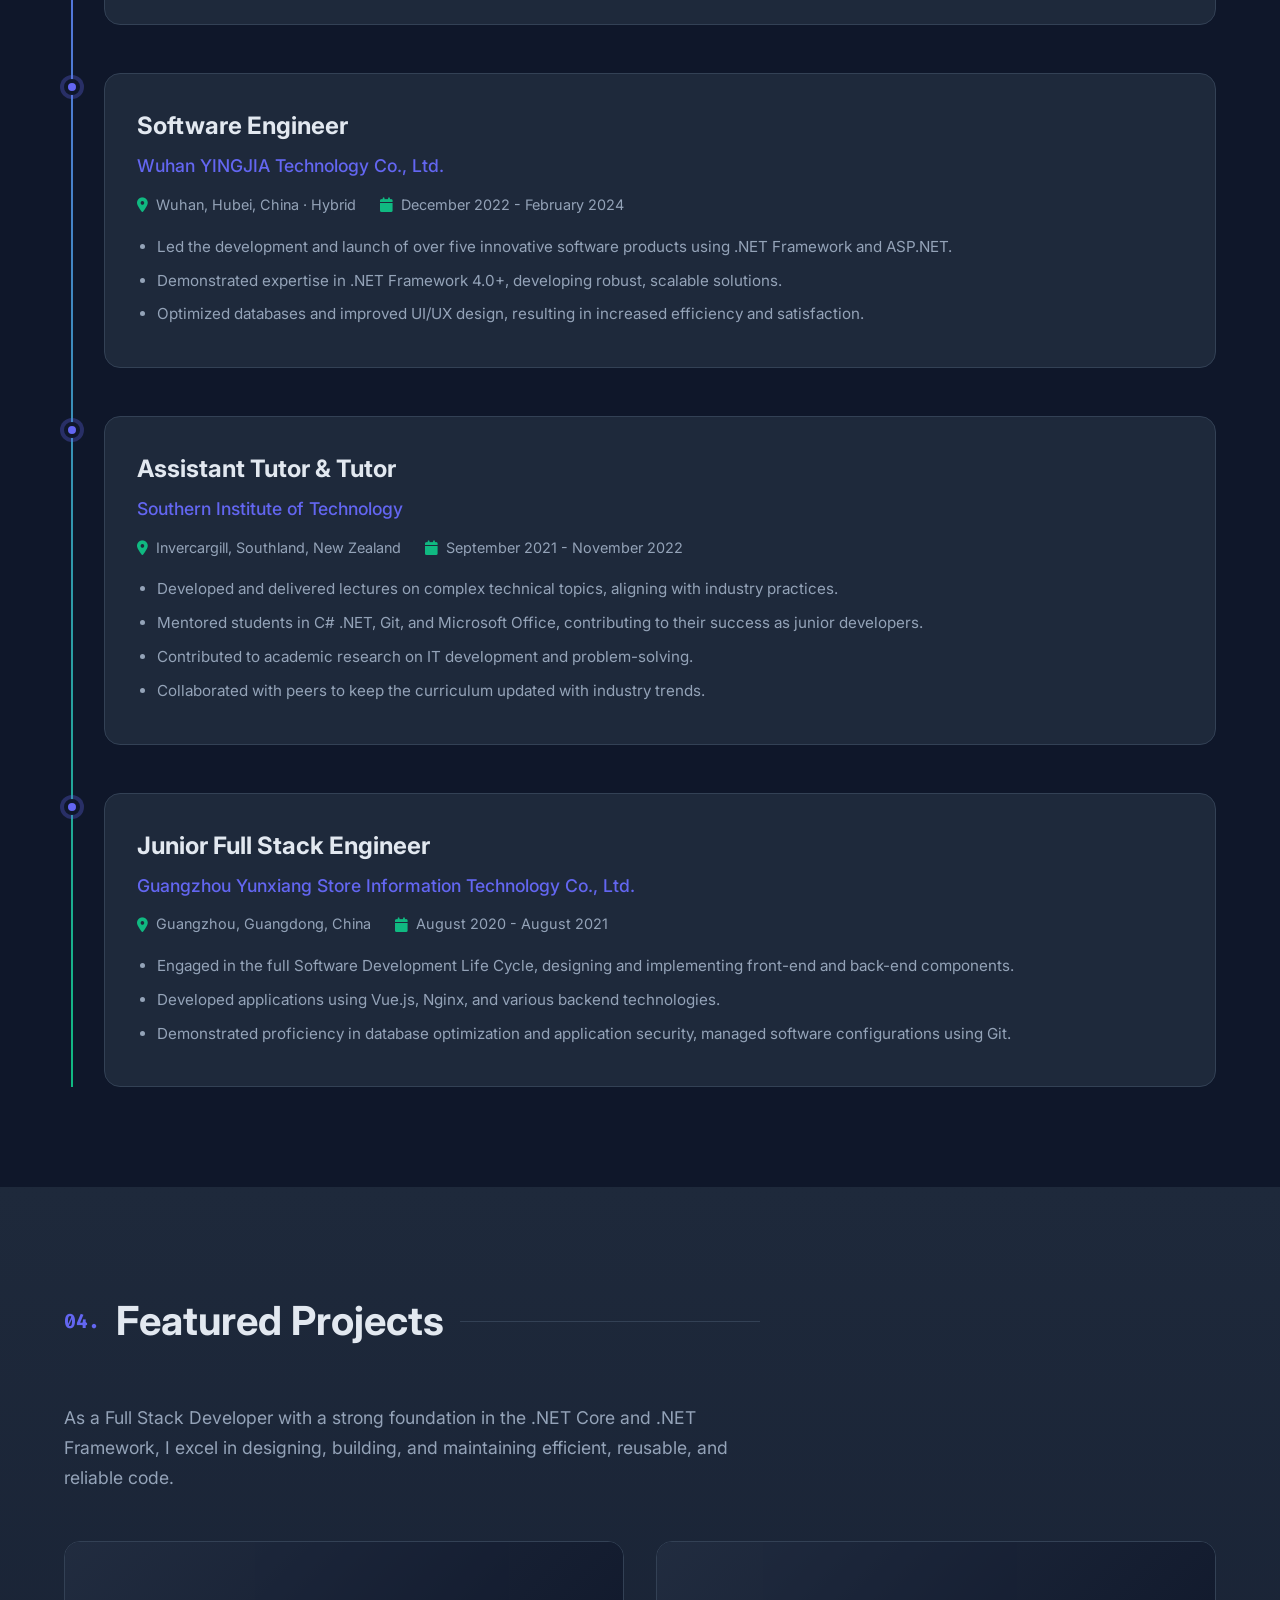
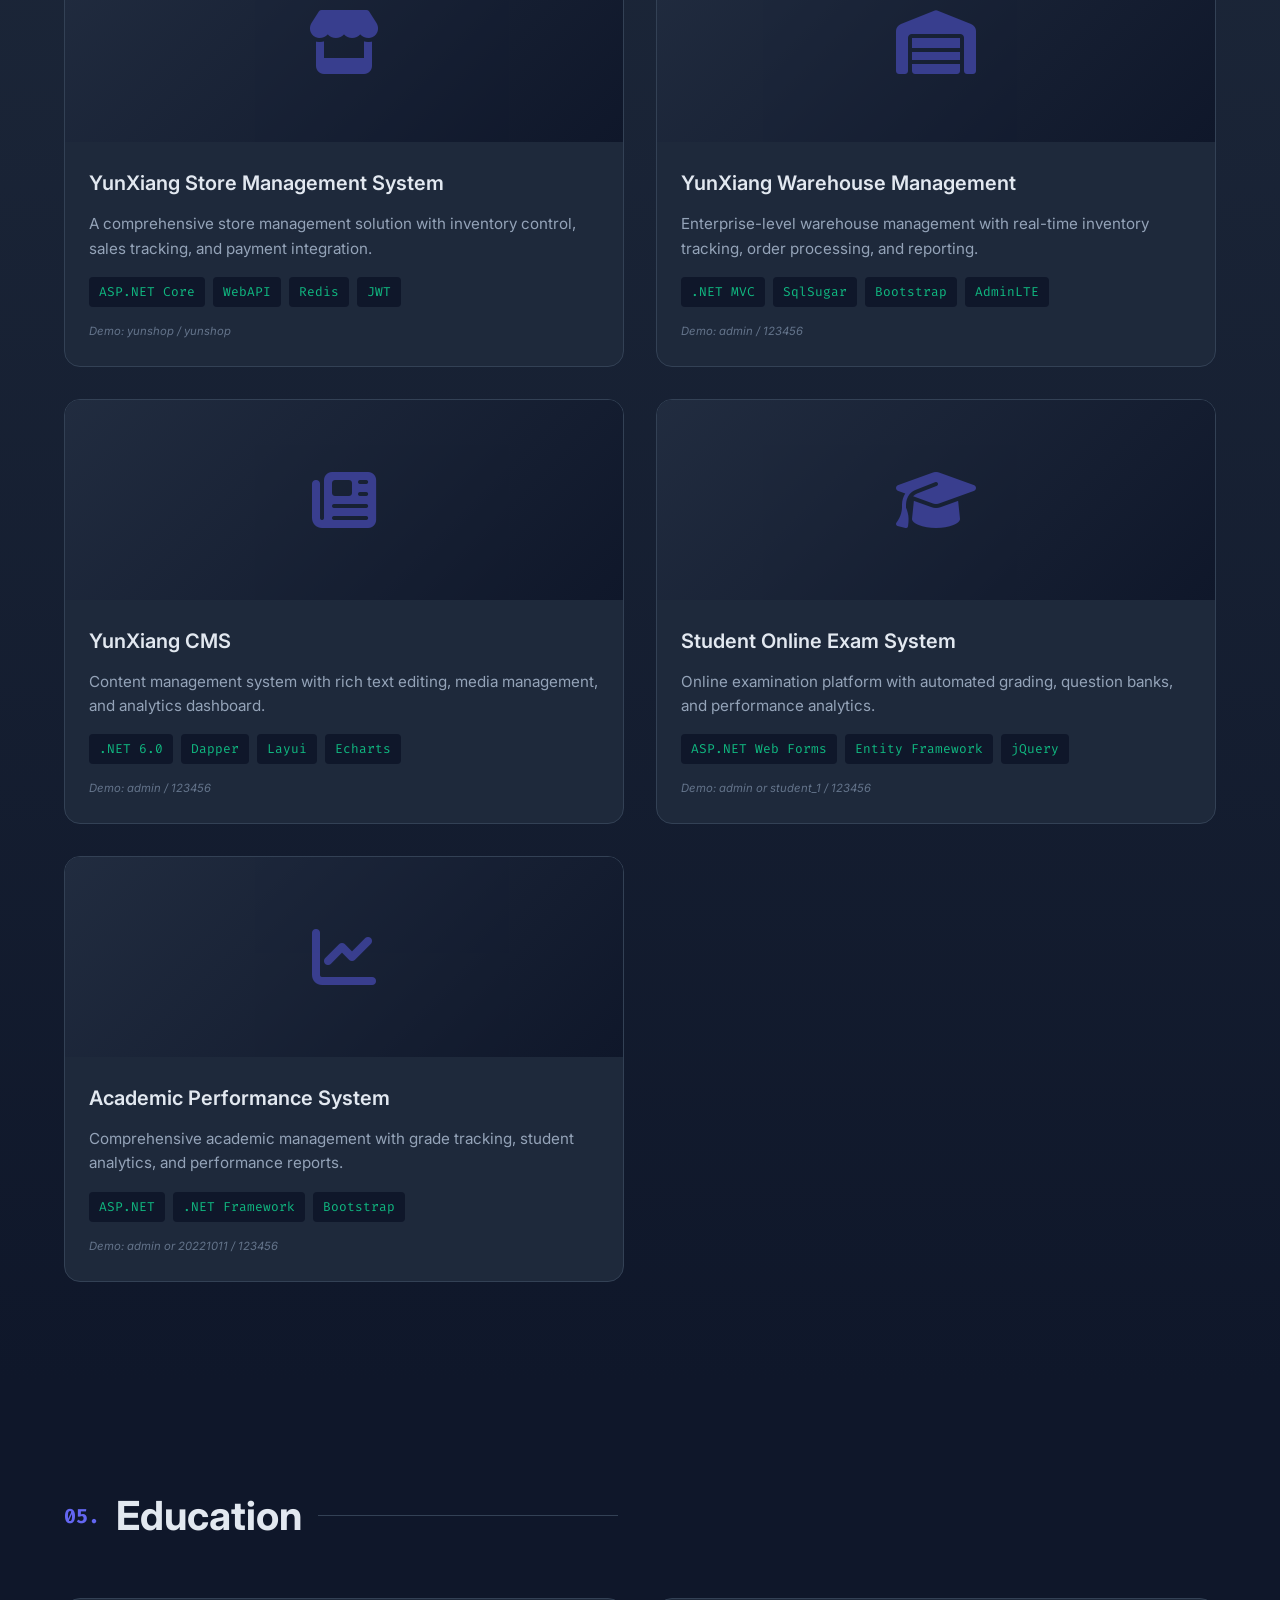
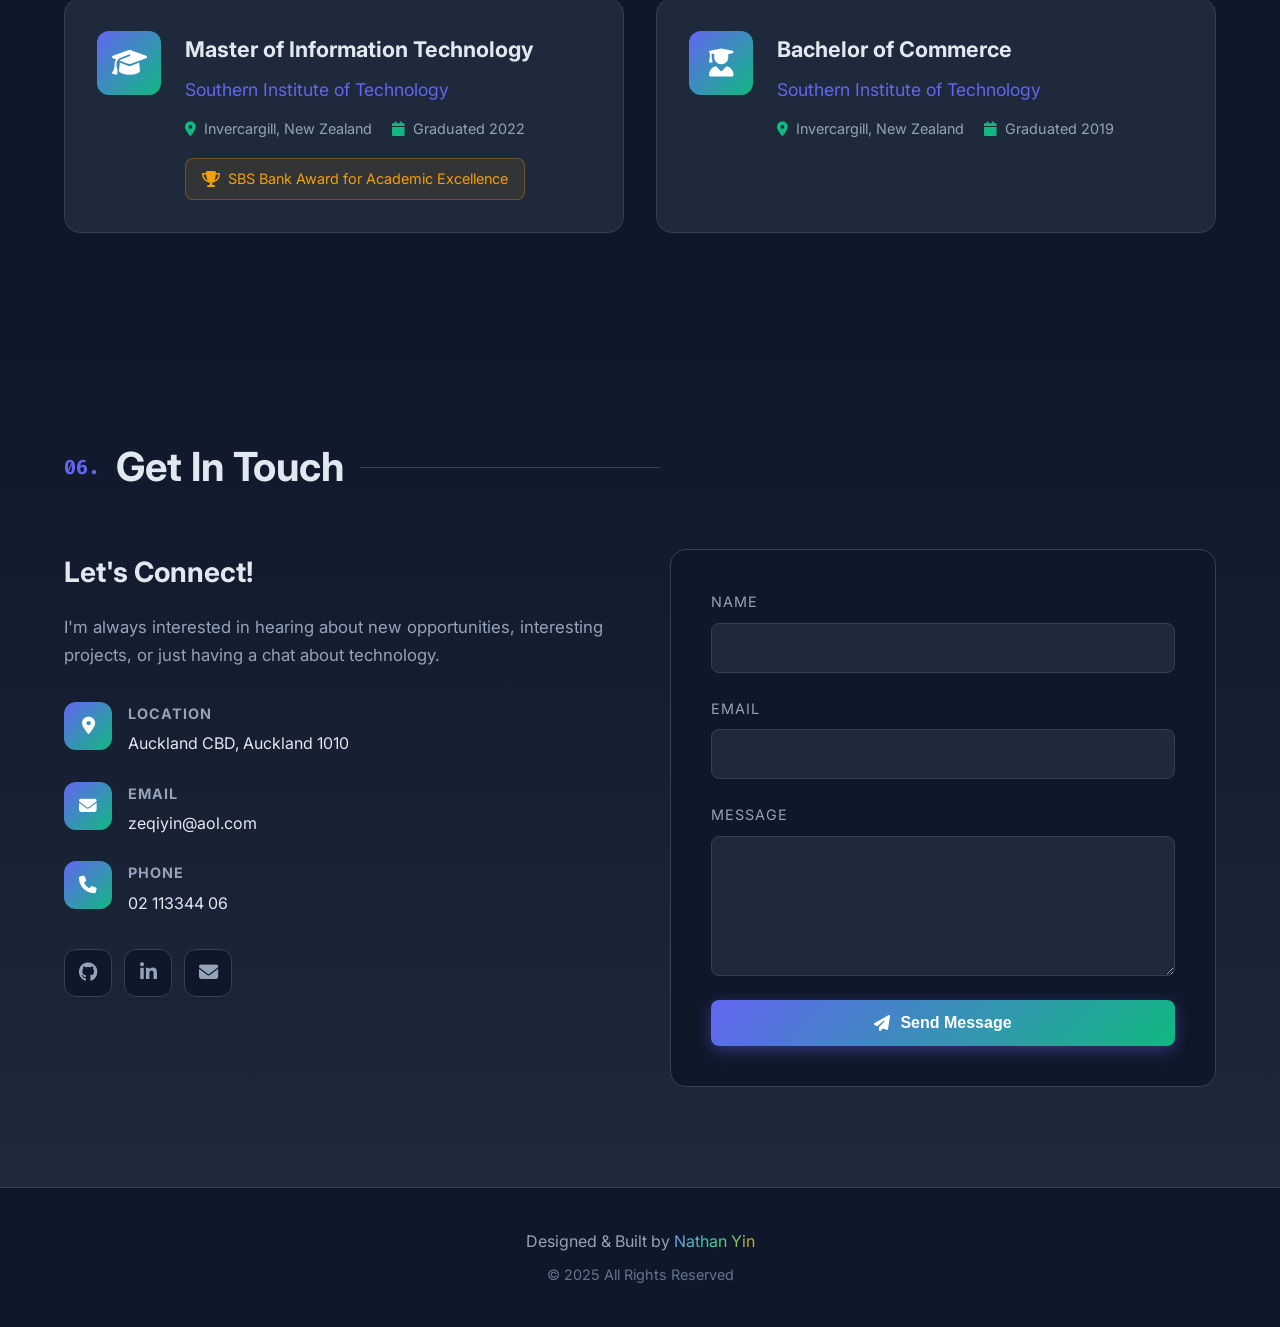
==== commit 8e305476: "Change name from Zeqi to Nathan" ====
--- a/index.html
+++ b/index.html
@@ -3,7 +3,7 @@
 <head>
     <meta charset="UTF-8">
     <meta name="viewport" content="width=device-width, initial-scale=1.0">
-    <title>Zeqi Yin | Software Developer</title>
+    <title>Nathan Yin | Software Developer</title>
     <link rel="preconnect" href="https://fonts.googleapis.com">
     <link rel="preconnect" href="https://fonts.gstatic.com" crossorigin>
     <link href="https://fonts.googleapis.com/css2?family=Inter:wght@300;400;500;600;700;800&family=Fira+Code:wght@400;500&display=swap" rel="stylesheet">
@@ -19,7 +19,7 @@
         <div class="nav-container">
             <a href="#" class="nav-logo">
                 <span class="logo-bracket">&lt;</span>
-                <span class="logo-text">Zeqi</span>
+                <span class="logo-text">Nathan</span>
                 <span class="logo-bracket">/&gt;</span>
             </a>
             <div class="nav-menu" id="navMenu">
@@ -50,7 +50,7 @@
                     <span class="wave">👋</span> Hi there, I'm
                 </p>
                 <h1 class="hero-title">
-                    <span class="gradient-text">Zeqi Yin</span>
+                    <span class="gradient-text">Nathan Yin</span>
                 </h1>
                 <div class="hero-subtitle">
                     <span class="typing-text" id="typingText"></span>
@@ -96,7 +96,7 @@
                     </div>
                     <div class="code-body">
                         <pre><code><span class="code-keyword">const</span> <span class="code-variable">developer</span> = {
-    <span class="code-property">name</span>: <span class="code-string">"Zeqi Yin"</span>,
+    <span class="code-property">name</span>: <span class="code-string">"Nathan Yin"</span>,
     <span class="code-property">role</span>: <span class="code-string">"Software Developer"</span>,
     <span class="code-property">location</span>: <span class="code-string">"Auckland, NZ"</span>,
     <span class="code-property">skills</span>: [
@@ -634,7 +634,7 @@
         <div class="container">
             <div class="footer-content">
                 <p class="footer-text">
-                    Designed & Built by <span class="gradient-text">Zeqi Yin</span>
+                    Designed & Built by <span class="gradient-text">Nathan Yin</span>
                 </p>
                 <p class="footer-copyright">
                     © 2025 All Rights Reserved
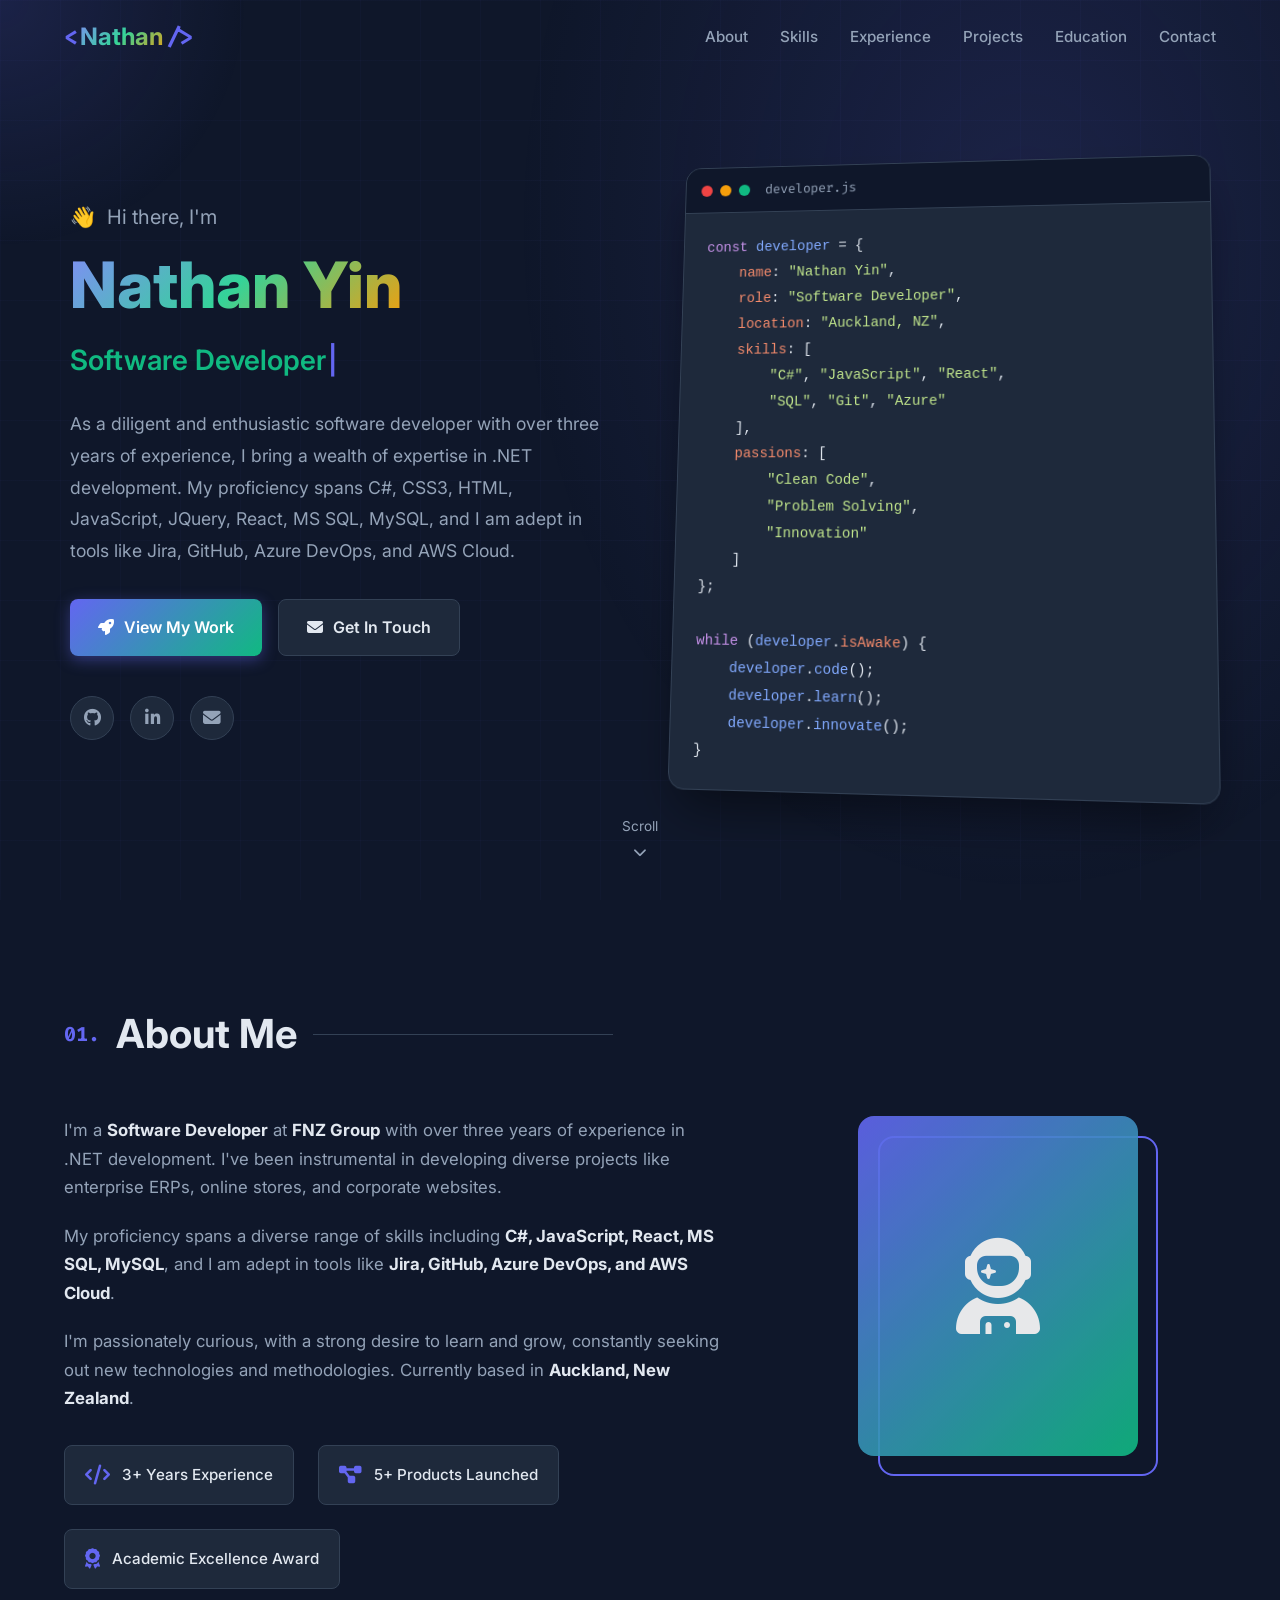
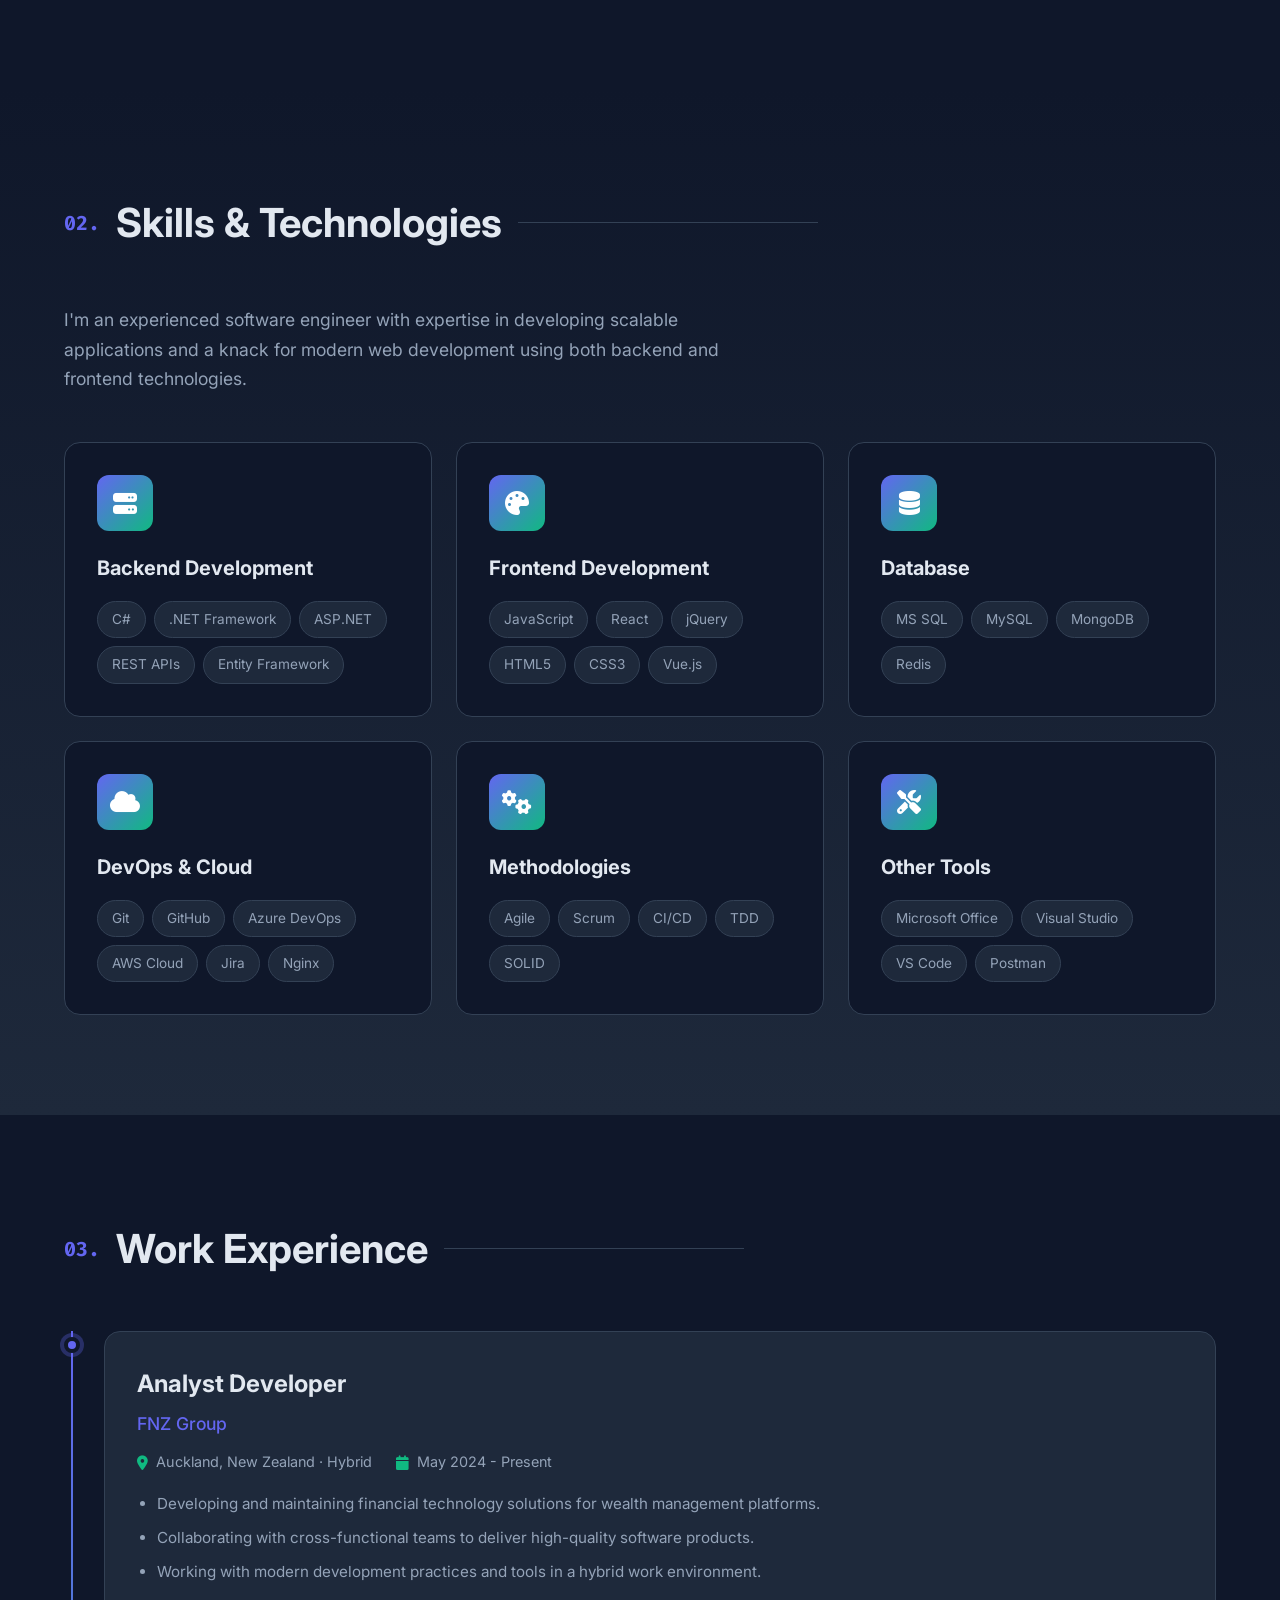
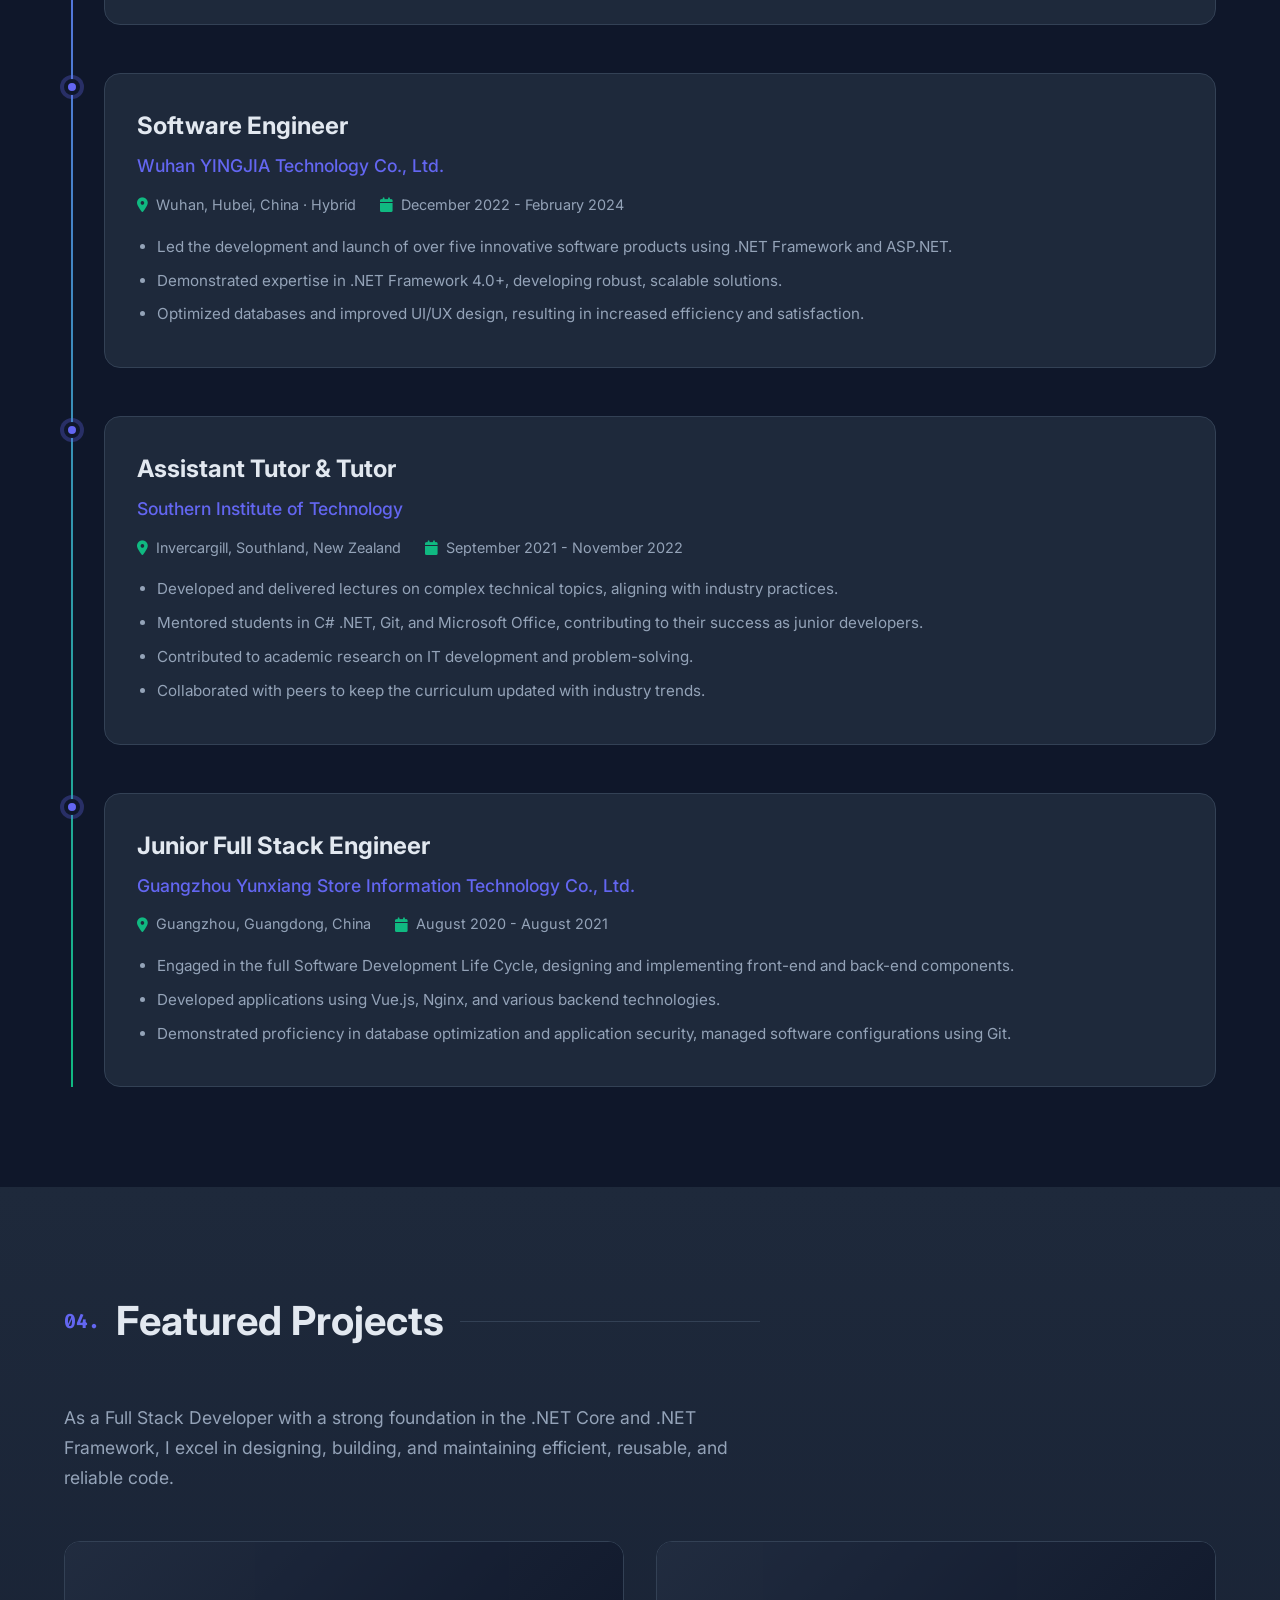
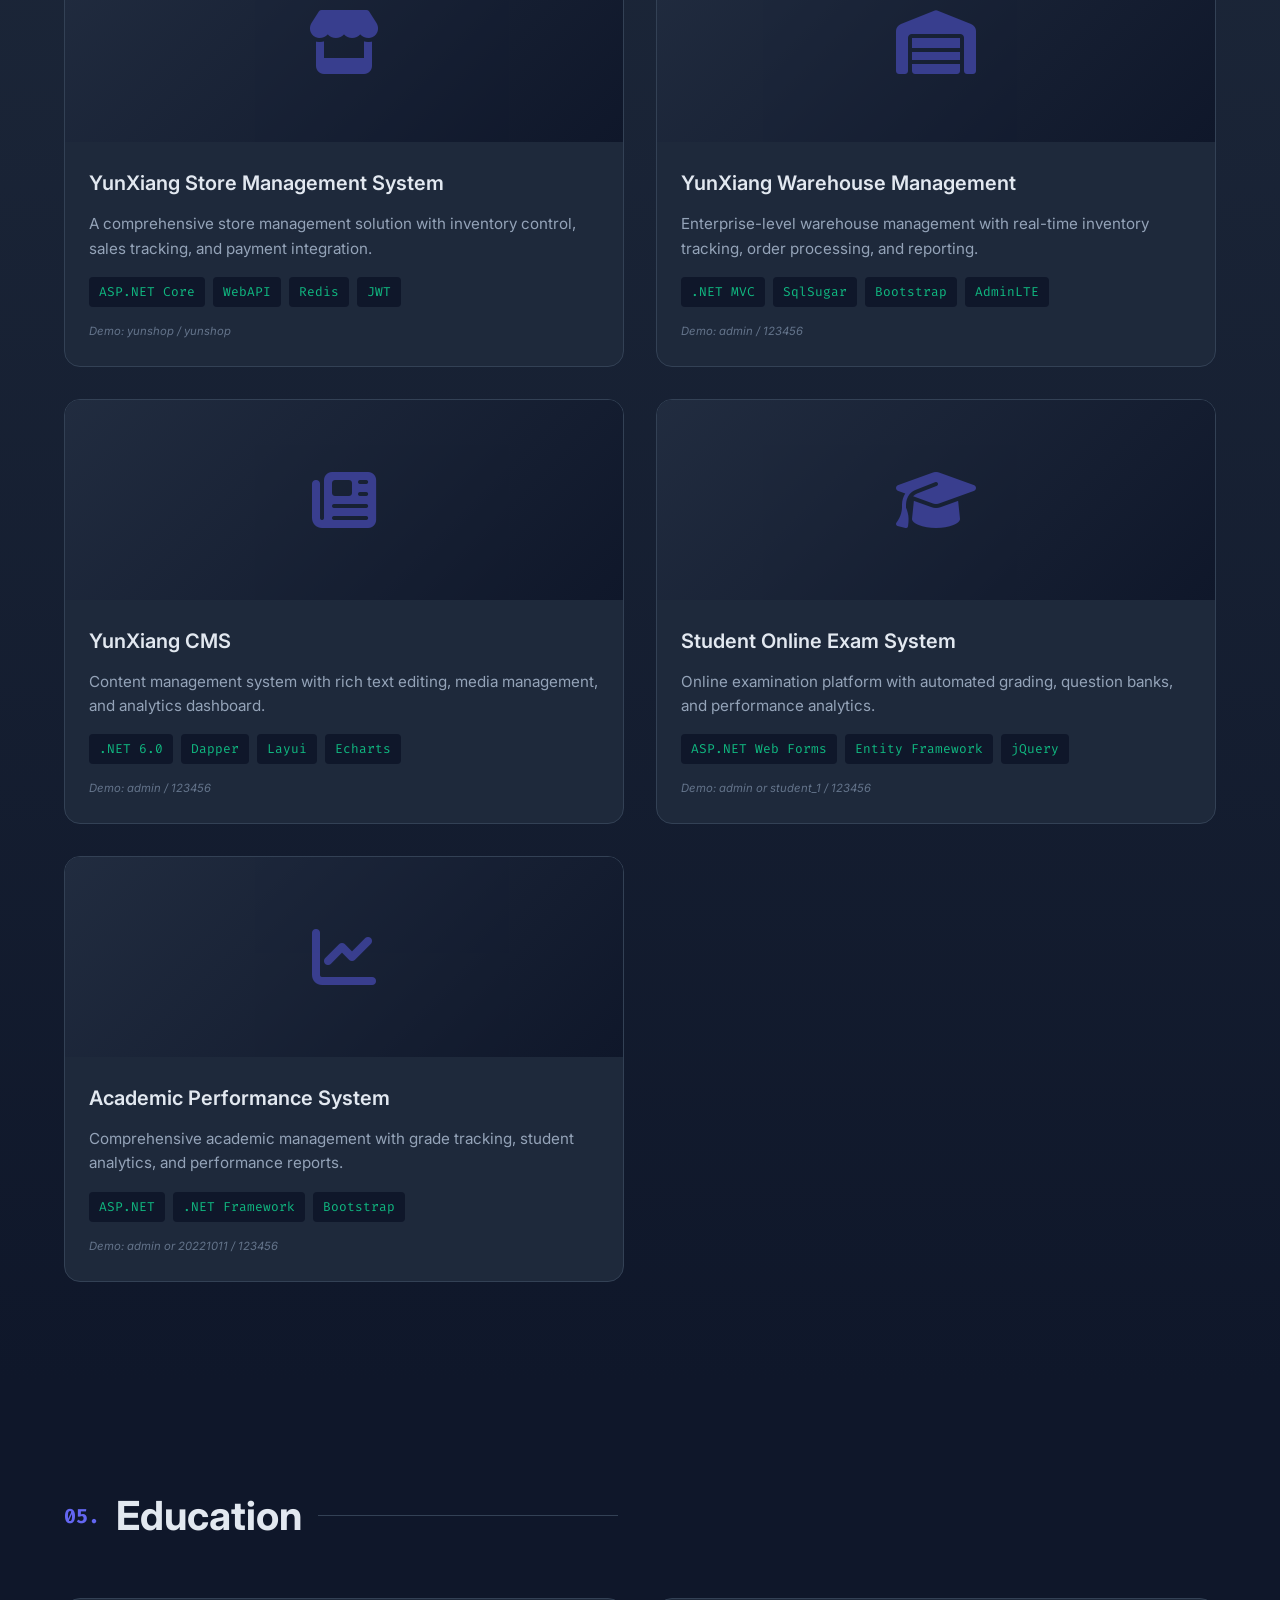
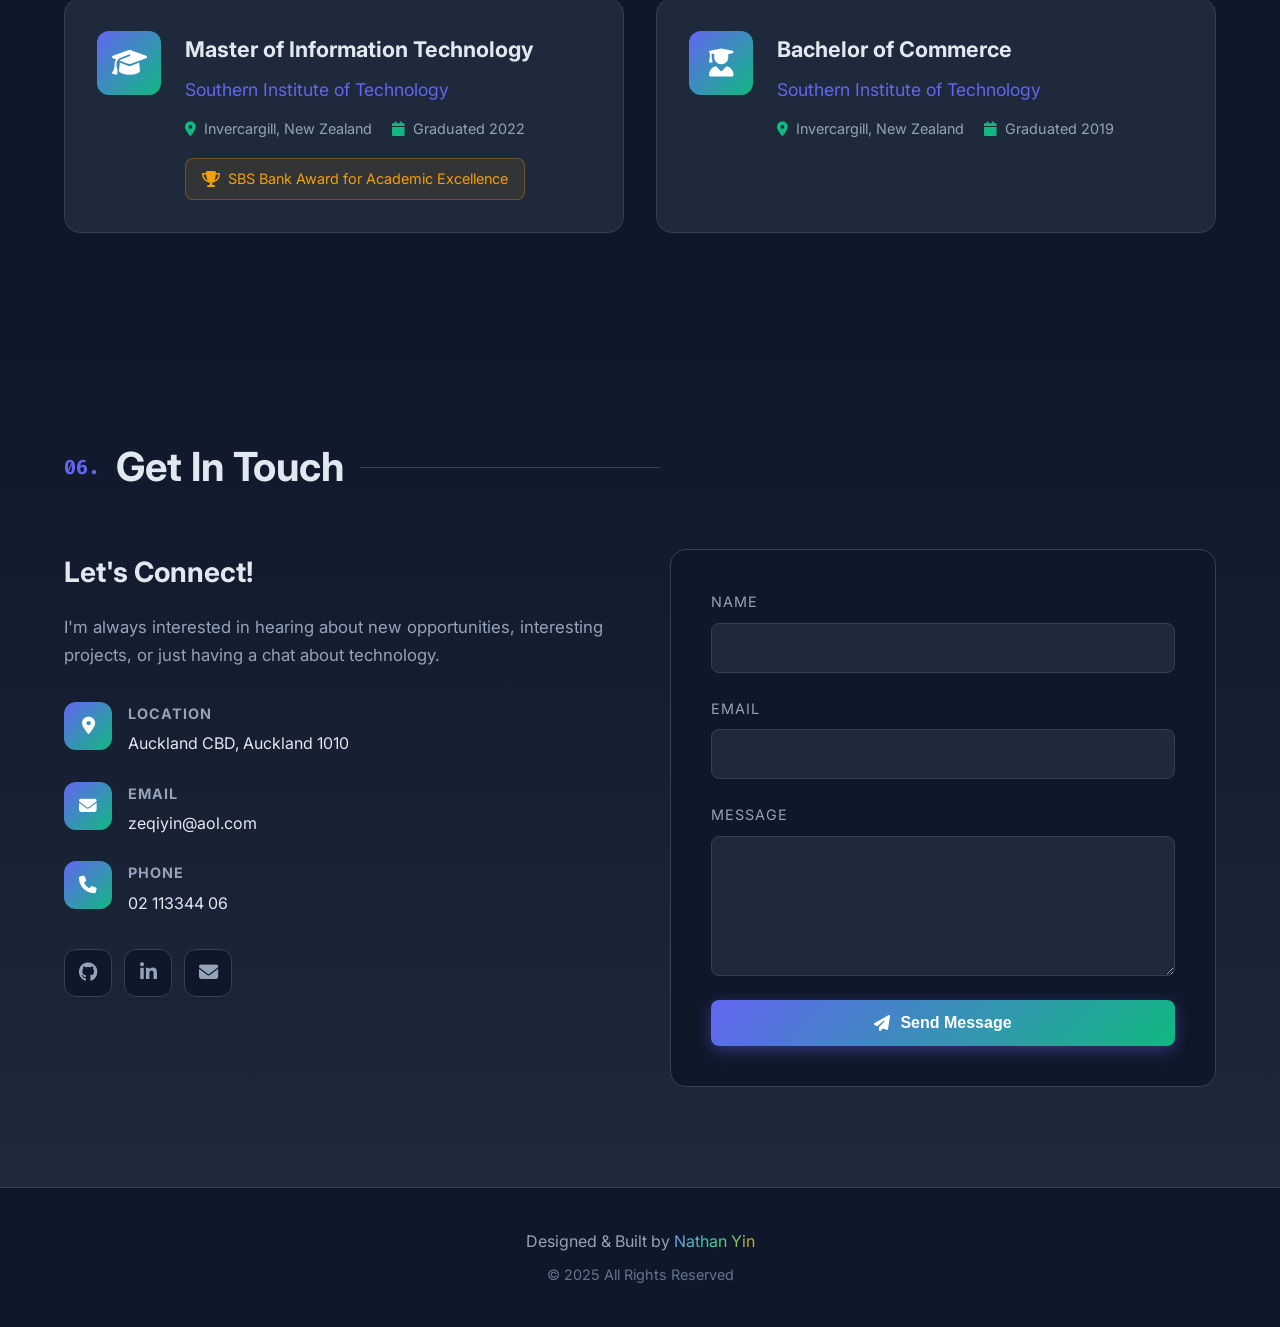
==== commit e7bdd627: "Add cool gradient favicon with code brackets" ====
--- a/index.html
+++ b/index.html
@@ -4,6 +4,8 @@
     <meta charset="UTF-8">
     <meta name="viewport" content="width=device-width, initial-scale=1.0">
     <title>Nathan Yin | Software Developer</title>
+    <link rel="icon" type="image/svg+xml" href="favicon.svg">
+    <link rel="apple-touch-icon" href="favicon.svg">
     <link rel="preconnect" href="https://fonts.googleapis.com">
     <link rel="preconnect" href="https://fonts.gstatic.com" crossorigin>
     <link href="https://fonts.googleapis.com/css2?family=Inter:wght@300;400;500;600;700;800&family=Fira+Code:wght@400;500&display=swap" rel="stylesheet">
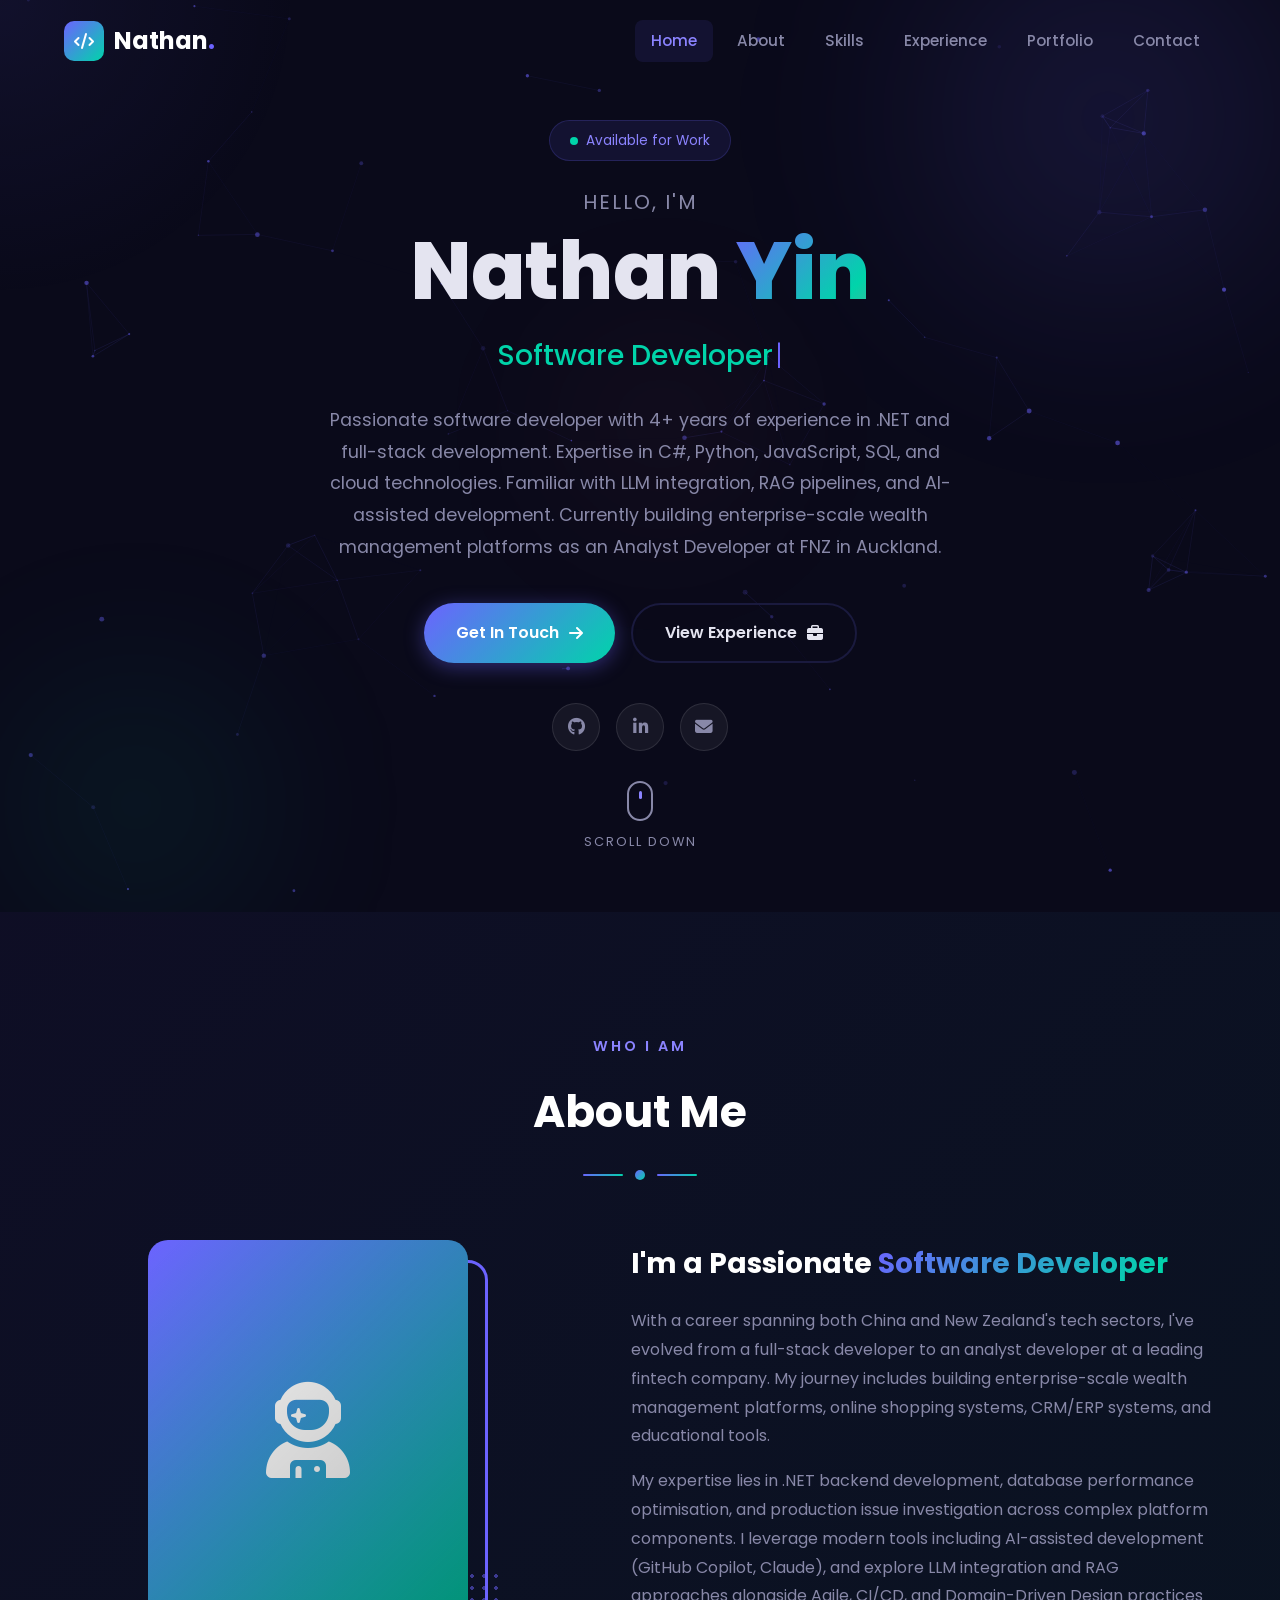
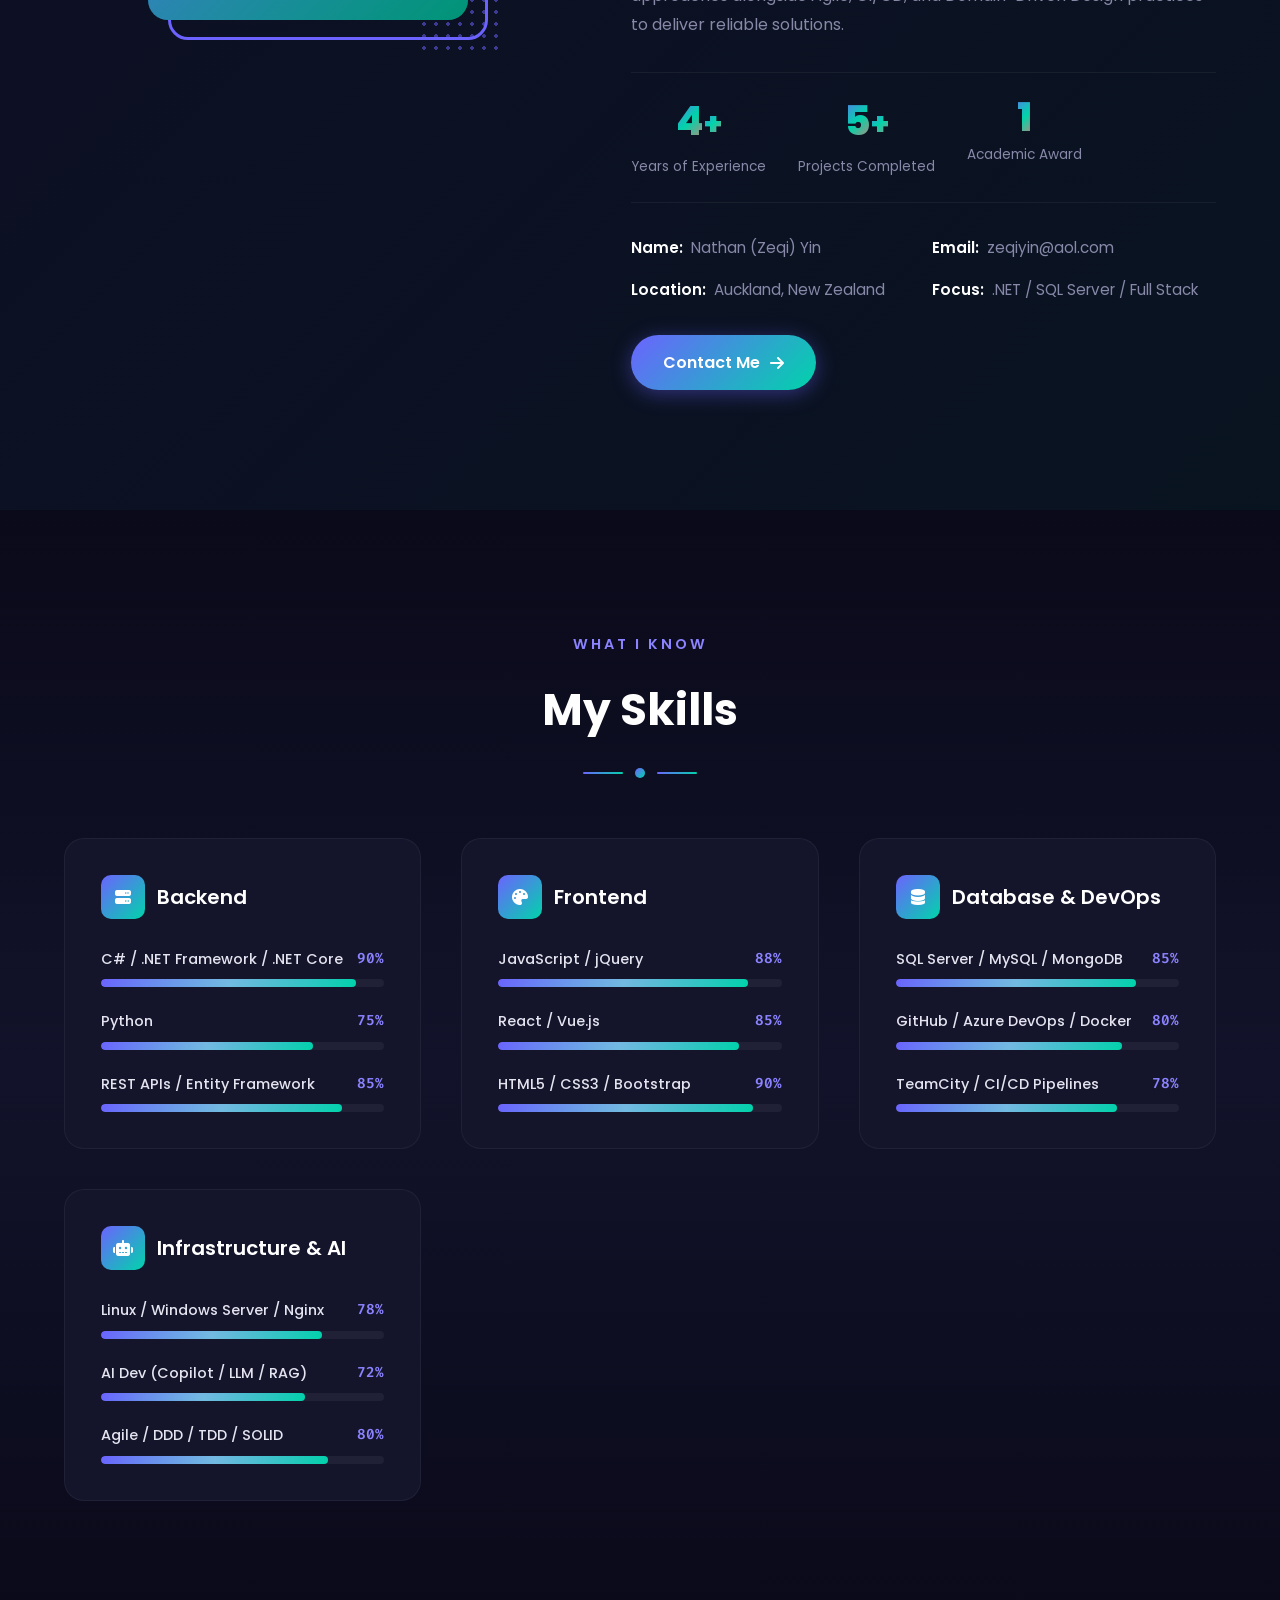
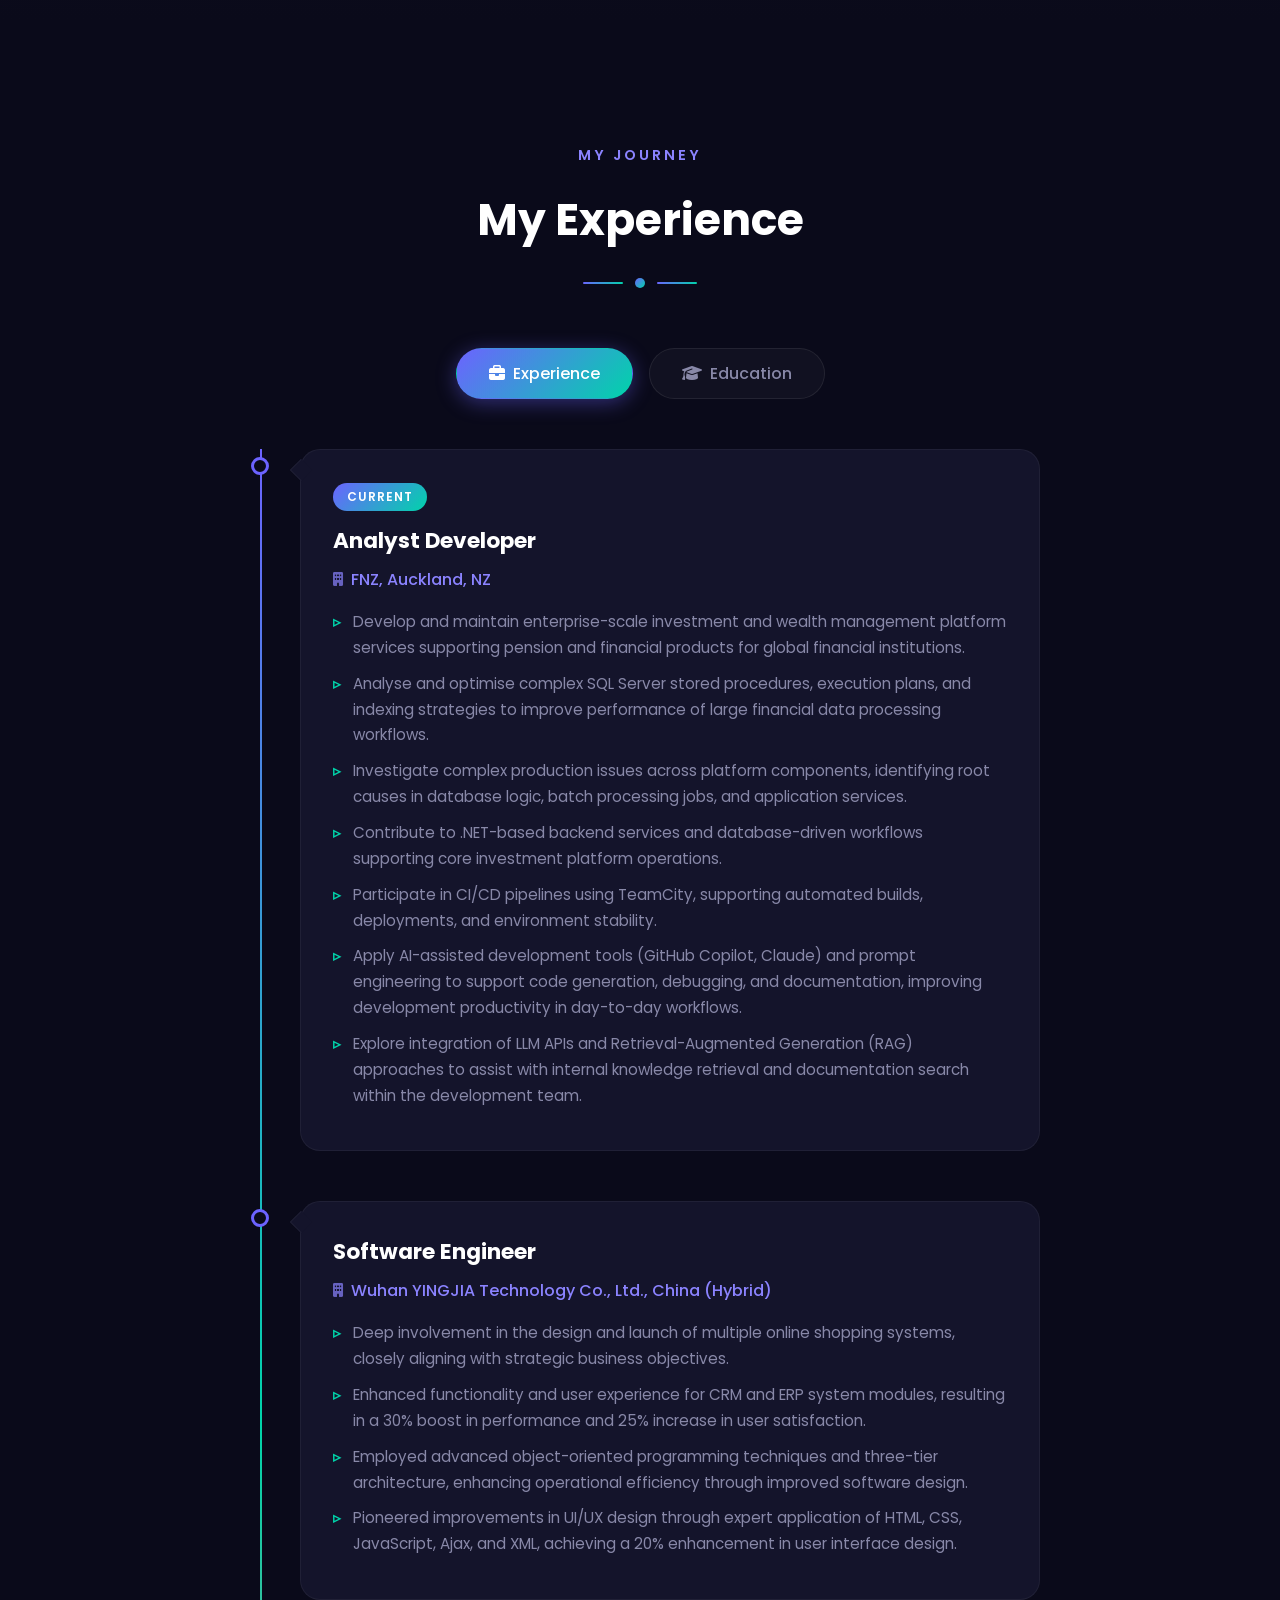
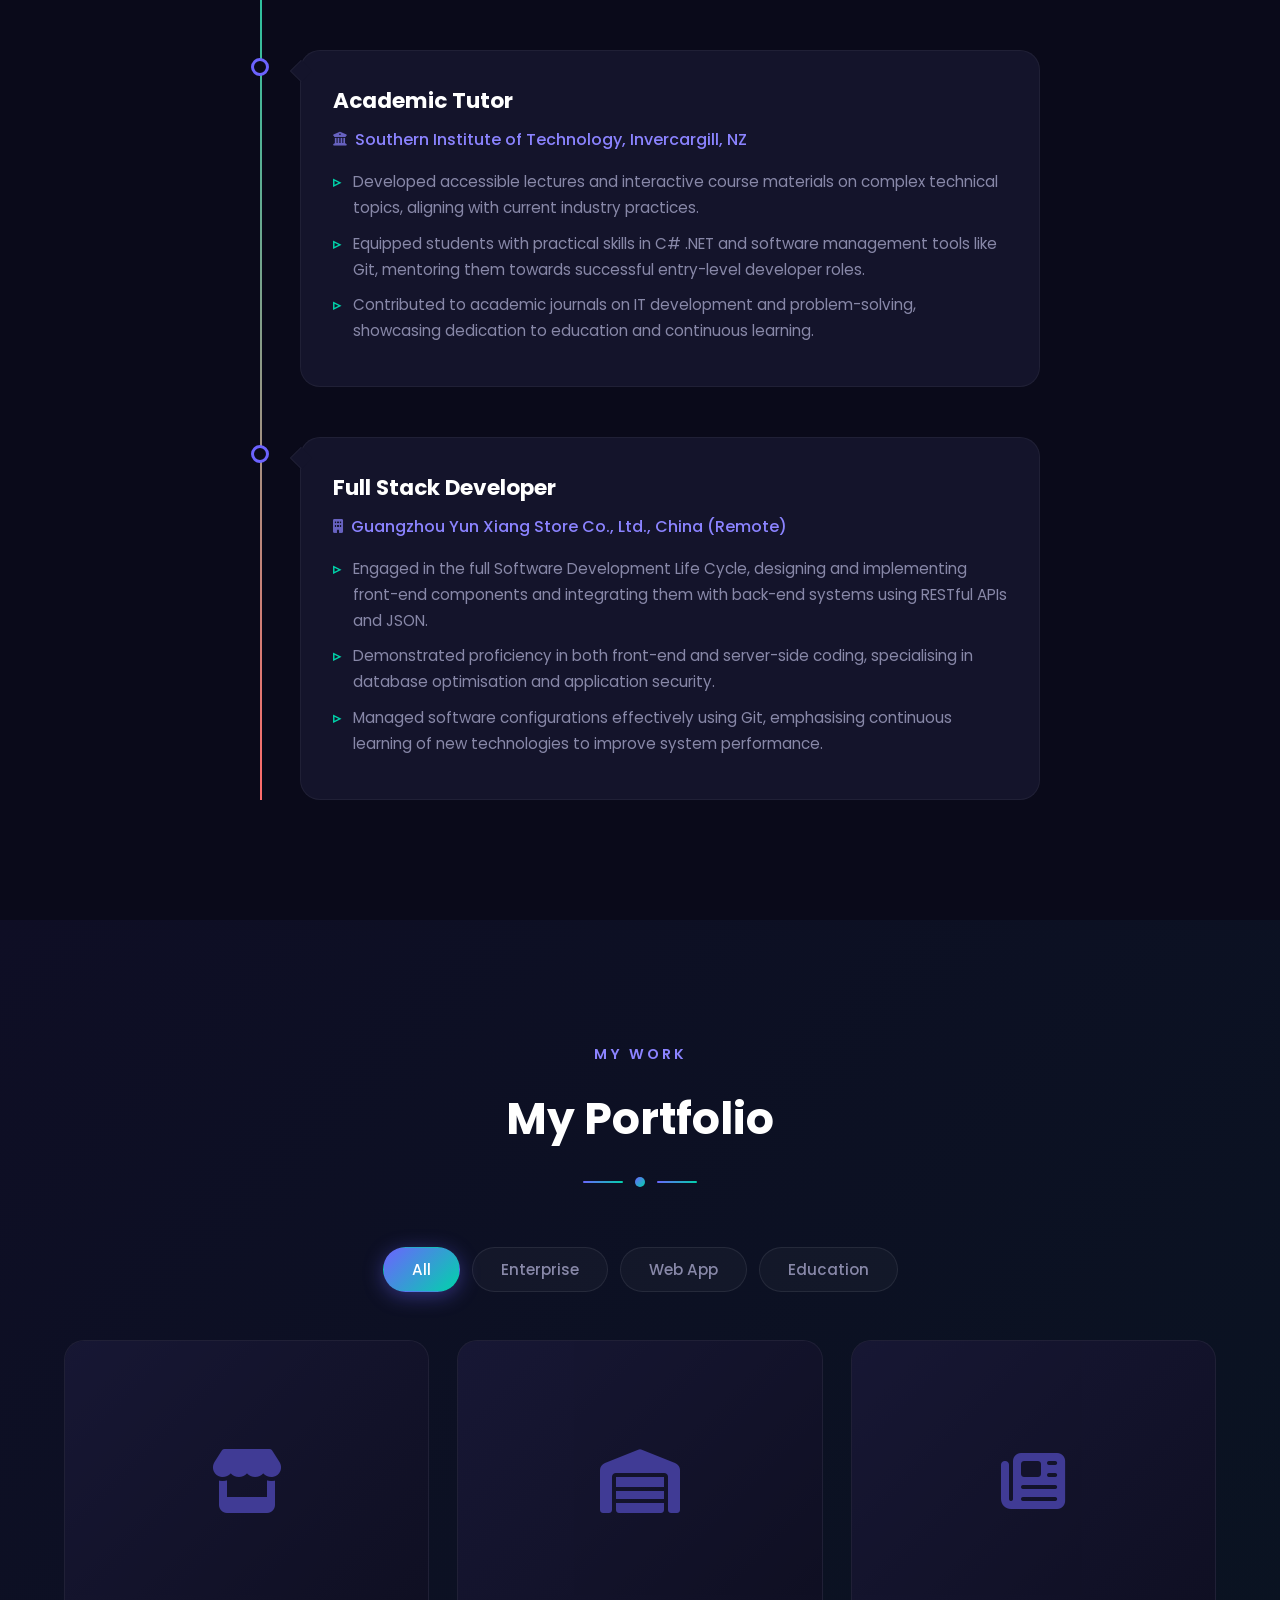
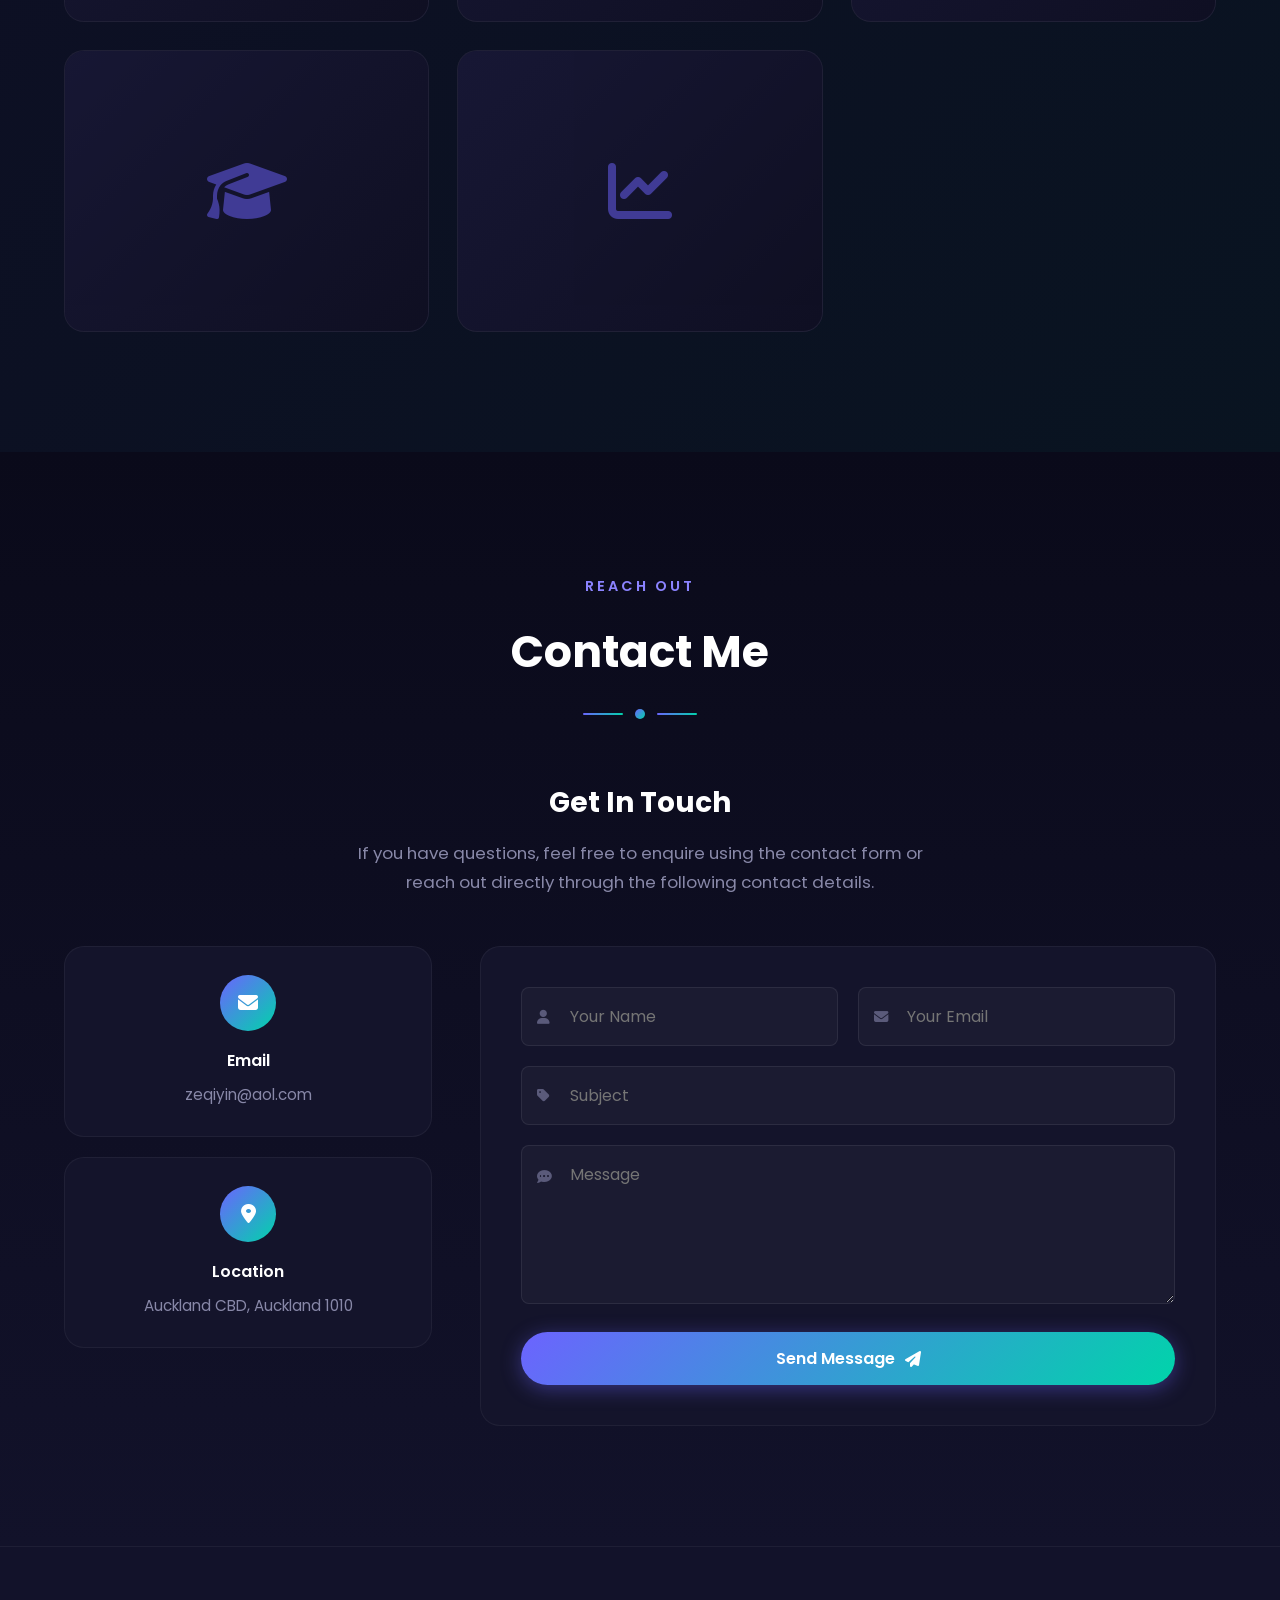
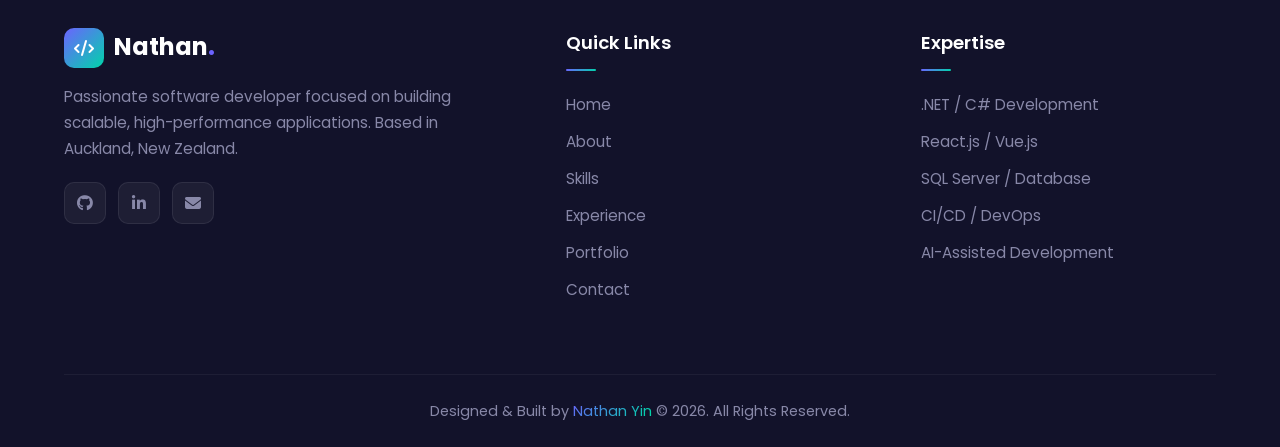
==== commit 98f1a975: "Update website with latest resume info: add LLM/RAG/AI skills, redesign, and ATS resume - Updated he" ====
--- a/index.html
+++ b/index.html
@@ -8,28 +8,30 @@
     <link rel="apple-touch-icon" href="favicon.svg">
     <link rel="preconnect" href="https://fonts.googleapis.com">
     <link rel="preconnect" href="https://fonts.gstatic.com" crossorigin>
-    <link href="https://fonts.googleapis.com/css2?family=Inter:wght@300;400;500;600;700;800&family=Fira+Code:wght@400;500&display=swap" rel="stylesheet">
+    <link href="https://fonts.googleapis.com/css2?family=Poppins:wght@300;400;500;600;700;800;900&family=Fira+Code:wght@400;500&display=swap" rel="stylesheet">
     <link rel="stylesheet" href="https://cdnjs.cloudflare.com/ajax/libs/font-awesome/6.4.0/css/all.min.css">
     <link rel="stylesheet" href="styles.css">
 </head>
 <body>
+    <!-- Particles Canvas -->
+    <canvas id="particlesCanvas"></canvas>
+    
     <!-- Cursor Glow Effect -->
     <div class="cursor-glow" id="cursorGlow"></div>
-    
+
     <!-- Navigation -->
     <nav class="navbar" id="navbar">
         <div class="nav-container">
             <a href="#" class="nav-logo">
-                <span class="logo-bracket">&lt;</span>
-                <span class="logo-text">Nathan</span>
-                <span class="logo-bracket">/&gt;</span>
+                <span class="logo-icon"><i class="fas fa-code"></i></span>
+                <span class="logo-text">Nathan<span class="logo-dot">.</span></span>
             </a>
             <div class="nav-menu" id="navMenu">
+                <a href="#home" class="nav-link active">Home</a>
                 <a href="#about" class="nav-link">About</a>
                 <a href="#skills" class="nav-link">Skills</a>
                 <a href="#experience" class="nav-link">Experience</a>
-                <a href="#projects" class="nav-link">Projects</a>
-                <a href="#education" class="nav-link">Education</a>
+                <a href="#projects" class="nav-link">Portfolio</a>
                 <a href="#contact" class="nav-link">Contact</a>
             </div>
             <button class="nav-toggle" id="navToggle">
@@ -41,137 +43,134 @@
     </nav>
 
     <!-- Hero Section -->
-    <section class="hero" id="hero">
+    <section class="hero" id="home">
         <div class="hero-bg">
-            <div class="hero-grid"></div>
-            <div class="hero-gradient"></div>
+            <div class="hero-gradient-orb orb-1"></div>
+            <div class="hero-gradient-orb orb-2"></div>
+            <div class="hero-gradient-orb orb-3"></div>
         </div>
         <div class="hero-content">
-            <div class="hero-text">
-                <p class="hero-greeting">
-                    <span class="wave">👋</span> Hi there, I'm
-                </p>
-                <h1 class="hero-title">
-                    <span class="gradient-text">Nathan Yin</span>
-                </h1>
-                <div class="hero-subtitle">
-                    <span class="typing-text" id="typingText"></span>
-                    <span class="cursor">|</span>
-                </div>
-                <p class="hero-description">
-                    As a diligent and enthusiastic software developer with over three years of experience, 
-                    I bring a wealth of expertise in .NET development. My proficiency spans C#, CSS3, HTML, 
-                    JavaScript, JQuery, React, MS SQL, MySQL, and I am adept in tools like Jira, GitHub, 
-                    Azure DevOps, and AWS Cloud.
-                </p>
-                <div class="hero-cta">
-                    <a href="#projects" class="btn btn-primary">
-                        <i class="fas fa-rocket"></i>
-                        View My Work
-                    </a>
-                    <a href="#contact" class="btn btn-secondary">
-                        <i class="fas fa-envelope"></i>
-                        Get In Touch
-                    </a>
-                </div>
-                <div class="hero-social">
-                    <a href="https://github.com/Zechee" target="_blank" class="social-link" title="GitHub">
-                        <i class="fab fa-github"></i>
-                    </a>
-                    <a href="https://www.linkedin.com/in/zeqiyin/" target="_blank" class="social-link" title="LinkedIn">
-                        <i class="fab fa-linkedin-in"></i>
-                    </a>
-                    <a href="mailto:zeqiyin@aol.com" class="social-link" title="Email">
-                        <i class="fas fa-envelope"></i>
-                    </a>
-                </div>
-            </div>
-            <div class="hero-visual">
-                <div class="code-window">
-                    <div class="code-header">
-                        <div class="code-dots">
-                            <span class="dot red"></span>
-                            <span class="dot yellow"></span>
-                            <span class="dot green"></span>
-                        </div>
-                        <span class="code-title">developer.js</span>
-                    </div>
-                    <div class="code-body">
-                        <pre><code><span class="code-keyword">const</span> <span class="code-variable">developer</span> = {
-    <span class="code-property">name</span>: <span class="code-string">"Nathan Yin"</span>,
-    <span class="code-property">role</span>: <span class="code-string">"Software Developer"</span>,
-    <span class="code-property">location</span>: <span class="code-string">"Auckland, NZ"</span>,
-    <span class="code-property">skills</span>: [
-        <span class="code-string">"C#"</span>, <span class="code-string">"JavaScript"</span>, <span class="code-string">"React"</span>,
-        <span class="code-string">"SQL"</span>, <span class="code-string">"Git"</span>, <span class="code-string">"Azure"</span>
-    ],
-    <span class="code-property">passions</span>: [
-        <span class="code-string">"Clean Code"</span>,
-        <span class="code-string">"Problem Solving"</span>,
-        <span class="code-string">"Innovation"</span>
-    ]
-};
-
-<span class="code-keyword">while</span> (<span class="code-variable">developer</span>.<span class="code-property">isAwake</span>) {
-    <span class="code-variable">developer</span>.<span class="code-method">code</span>();
-    <span class="code-variable">developer</span>.<span class="code-method">learn</span>();
-    <span class="code-variable">developer</span>.<span class="code-method">innovate</span>();
-}</code></pre>
-                    </div>
-                </div>
-            </div>
-        </div>
-        <a href="#about" class="scroll-indicator">
-            <span>Scroll</span>
-            <i class="fas fa-chevron-down"></i>
-        </a>
+            <div class="hero-badge">
+                <span class="badge-dot"></span>
+                Available for Work
+            </div>
+            <p class="hero-greeting">Hello, I'm</p>
+            <h1 class="hero-title">
+                <span class="title-line">Nathan <span class="gradient-text">Yin</span></span>
+            </h1>
+            <h2 class="hero-role">
+                <span class="typing-text" id="typingText"></span>
+                <span class="cursor">|</span>
+            </h2>
+            <p class="hero-description">
+                Passionate software developer with 4+ years of experience in .NET and full-stack development. 
+                Expertise in C#, Python, JavaScript, SQL, and cloud technologies. Familiar with LLM integration, 
+                RAG pipelines, and AI-assisted development. Currently building enterprise-scale wealth management 
+                platforms as an Analyst Developer at FNZ in Auckland.
+            </p>
+            <div class="hero-cta">
+                <a href="#contact" class="btn btn-primary">
+                    <span>Get In Touch</span>
+                    <i class="fas fa-arrow-right"></i>
+                </a>
+                <a href="#experience" class="btn btn-outline">
+                    <span>View Experience</span>
+                    <i class="fas fa-briefcase"></i>
+                </a>
+            </div>
+            <div class="hero-social">
+                <a href="https://github.com/Zechee" target="_blank" class="social-link" title="GitHub">
+                    <i class="fab fa-github"></i>
+                </a>
+                <a href="https://www.linkedin.com/in/zeqiyin/" target="_blank" class="social-link" title="LinkedIn">
+                    <i class="fab fa-linkedin-in"></i>
+                </a>
+                <a href="mailto:zeqiyin@aol.com" class="social-link" title="Email">
+                    <i class="fas fa-envelope"></i>
+                </a>
+            </div>
+        </div>
+        <div class="hero-scroll">
+            <div class="mouse">
+                <div class="mouse-wheel"></div>
+            </div>
+            <span>Scroll Down</span>
+        </div>
     </section>
 
     <!-- About Section -->
     <section class="section about" id="about">
         <div class="container">
-            <h2 class="section-title">
-                <span class="title-number">01.</span>
-                About Me
-            </h2>
+            <div class="section-header">
+                <span class="section-subtitle">Who I Am</span>
+                <h2 class="section-title">About Me</h2>
+                <div class="title-decoration">
+                    <span class="decoration-line"></span>
+                    <span class="decoration-dot"></span>
+                    <span class="decoration-line"></span>
+                </div>
+            </div>
             <div class="about-content">
-                <div class="about-text">
+                <div class="about-image reveal">
+                    <div class="image-wrapper">
+                        <div class="image-placeholder">
+                            <i class="fas fa-user-astronaut"></i>
+                        </div>
+                        <div class="image-border"></div>
+                        <div class="image-dots"></div>
+                    </div>
+                </div>
+                <div class="about-text reveal">
+                    <h3 class="about-heading">I'm a Passionate <span class="gradient-text">Software Developer</span></h3>
                     <p>
-                        I'm a <strong>Software Developer</strong> at <strong>FNZ Group</strong> with over three years 
-                        of experience in .NET development. I've been instrumental in developing diverse projects like 
-                        enterprise ERPs, online stores, and corporate websites.
+                        With a career spanning both China and New Zealand's tech sectors, 
+                        I've evolved from a full-stack developer to an analyst developer at a leading 
+                        fintech company. My journey includes building enterprise-scale wealth management 
+                        platforms, online shopping systems, CRM/ERP systems, and educational tools.
                     </p>
                     <p>
-                        My proficiency spans a diverse range of skills including <strong>C#, JavaScript, React, 
-                        MS SQL, MySQL</strong>, and I am adept in tools like <strong>Jira, GitHub, Azure DevOps, 
-                        and AWS Cloud</strong>.
+                        My expertise lies in .NET backend development, database performance optimisation, 
+                        and production issue investigation across complex platform components. I leverage 
+                        modern tools including AI-assisted development (GitHub Copilot, Claude), and explore 
+                        LLM integration and RAG approaches alongside Agile, CI/CD, and Domain-Driven Design 
+                        practices to deliver reliable solutions.
                     </p>
-                    <p>
-                        I'm passionately curious, with a strong desire to learn and grow, constantly seeking out 
-                        new technologies and methodologies. Currently based in <strong>Auckland, New Zealand</strong>.
-                    </p>
-                    <div class="about-highlights">
-                        <div class="highlight-item">
-                            <i class="fas fa-code"></i>
-                            <span>3+ Years Experience</span>
-                        </div>
-                        <div class="highlight-item">
-                            <i class="fas fa-project-diagram"></i>
-                            <span>5+ Products Launched</span>
-                        </div>
-                        <div class="highlight-item">
-                            <i class="fas fa-award"></i>
-                            <span>Academic Excellence Award</span>
-                        </div>
-                    </div>
-                </div>
-                <div class="about-image">
-                    <div class="image-frame">
-                        <div class="image-placeholder">
-                            <i class="fas fa-user-astronaut"></i>
-                        </div>
-                        <div class="frame-decoration"></div>
-                    </div>
+                    <div class="about-stats">
+                        <div class="stat-item">
+                            <span class="stat-number" data-count="4">0</span><span class="stat-plus">+</span>
+                            <span class="stat-label">Years of Experience</span>
+                        </div>
+                        <div class="stat-item">
+                            <span class="stat-number" data-count="5">0</span><span class="stat-plus">+</span>
+                            <span class="stat-label">Projects Completed</span>
+                        </div>
+                        <div class="stat-item">
+                            <span class="stat-number" data-count="1">0</span>
+                            <span class="stat-label">Academic Award</span>
+                        </div>
+                    </div>
+                    <div class="about-info-grid">
+                        <div class="info-item">
+                            <span class="info-label">Name:</span>
+                            <span class="info-value">Nathan (Zeqi) Yin</span>
+                        </div>
+                        <div class="info-item">
+                            <span class="info-label">Email:</span>
+                            <span class="info-value">zeqiyin@aol.com</span>
+                        </div>
+                        <div class="info-item">
+                            <span class="info-label">Location:</span>
+                            <span class="info-value">Auckland, New Zealand</span>
+                        </div>
+                        <div class="info-item">
+                            <span class="info-label">Focus:</span>
+                            <span class="info-value">.NET / SQL Server / Full Stack</span>
+                        </div>
+                    </div>
+                    <a href="#contact" class="btn btn-primary">
+                        <span>Contact Me</span>
+                        <i class="fas fa-arrow-right"></i>
+                    </a>
                 </div>
             </div>
         </div>
@@ -180,91 +179,146 @@
     <!-- Skills Section -->
     <section class="section skills" id="skills">
         <div class="container">
-            <h2 class="section-title">
-                <span class="title-number">02.</span>
-                Skills & Technologies
-            </h2>
-            <p class="section-description">
-                I'm an experienced software engineer with expertise in developing scalable applications 
-                and a knack for modern web development using both backend and frontend technologies.
-            </p>
-            <div class="skills-grid">
-                <div class="skill-category">
-                    <div class="skill-icon">
+            <div class="section-header">
+                <span class="section-subtitle">What I Know</span>
+                <h2 class="section-title">My Skills</h2>
+                <div class="title-decoration">
+                    <span class="decoration-line"></span>
+                    <span class="decoration-dot"></span>
+                    <span class="decoration-line"></span>
+                </div>
+            </div>
+            <div class="skills-content">
+                <div class="skill-group reveal">
+                    <h3 class="skill-group-title">
                         <i class="fas fa-server"></i>
-                    </div>
-                    <h3>Backend Development</h3>
-                    <div class="skill-tags">
-                        <span class="skill-tag">C#</span>
-                        <span class="skill-tag">.NET Framework</span>
-                        <span class="skill-tag">ASP.NET</span>
-                        <span class="skill-tag">REST APIs</span>
-                        <span class="skill-tag">Entity Framework</span>
-                    </div>
-                </div>
-                <div class="skill-category">
-                    <div class="skill-icon">
+                        Backend
+                    </h3>
+                    <div class="skill-bar-item">
+                        <div class="skill-bar-header">
+                            <span class="skill-name">C# / .NET Framework / .NET Core</span>
+                            <span class="skill-percent">90%</span>
+                        </div>
+                        <div class="skill-bar">
+                            <div class="skill-bar-fill" data-width="90"></div>
+                        </div>
+                    </div>
+                    <div class="skill-bar-item">
+                        <div class="skill-bar-header">
+                            <span class="skill-name">Python</span>
+                            <span class="skill-percent">75%</span>
+                        </div>
+                        <div class="skill-bar">
+                            <div class="skill-bar-fill" data-width="75"></div>
+                        </div>
+                    </div>
+                    <div class="skill-bar-item">
+                        <div class="skill-bar-header">
+                            <span class="skill-name">REST APIs / Entity Framework</span>
+                            <span class="skill-percent">85%</span>
+                        </div>
+                        <div class="skill-bar">
+                            <div class="skill-bar-fill" data-width="85"></div>
+                        </div>
+                    </div>
+                </div>
+                <div class="skill-group reveal">
+                    <h3 class="skill-group-title">
                         <i class="fas fa-palette"></i>
-                    </div>
-                    <h3>Frontend Development</h3>
-                    <div class="skill-tags">
-                        <span class="skill-tag">JavaScript</span>
-                        <span class="skill-tag">React</span>
-                        <span class="skill-tag">jQuery</span>
-                        <span class="skill-tag">HTML5</span>
-                        <span class="skill-tag">CSS3</span>
-                        <span class="skill-tag">Vue.js</span>
-                    </div>
-                </div>
-                <div class="skill-category">
-                    <div class="skill-icon">
+                        Frontend
+                    </h3>
+                    <div class="skill-bar-item">
+                        <div class="skill-bar-header">
+                            <span class="skill-name">JavaScript / jQuery</span>
+                            <span class="skill-percent">88%</span>
+                        </div>
+                        <div class="skill-bar">
+                            <div class="skill-bar-fill" data-width="88"></div>
+                        </div>
+                    </div>
+                    <div class="skill-bar-item">
+                        <div class="skill-bar-header">
+                            <span class="skill-name">React / Vue.js</span>
+                            <span class="skill-percent">85%</span>
+                        </div>
+                        <div class="skill-bar">
+                            <div class="skill-bar-fill" data-width="85"></div>
+                        </div>
+                    </div>
+                    <div class="skill-bar-item">
+                        <div class="skill-bar-header">
+                            <span class="skill-name">HTML5 / CSS3 / Bootstrap</span>
+                            <span class="skill-percent">90%</span>
+                        </div>
+                        <div class="skill-bar">
+                            <div class="skill-bar-fill" data-width="90"></div>
+                        </div>
+                    </div>
+                </div>
+                <div class="skill-group reveal">
+                    <h3 class="skill-group-title">
                         <i class="fas fa-database"></i>
-                    </div>
-                    <h3>Database</h3>
-                    <div class="skill-tags">
-                        <span class="skill-tag">MS SQL</span>
-                        <span class="skill-tag">MySQL</span>
-                        <span class="skill-tag">MongoDB</span>
-                        <span class="skill-tag">Redis</span>
-                    </div>
-                </div>
-                <div class="skill-category">
-                    <div class="skill-icon">
-                        <i class="fas fa-cloud"></i>
-                    </div>
-                    <h3>DevOps & Cloud</h3>
-                    <div class="skill-tags">
-                        <span class="skill-tag">Git</span>
-                        <span class="skill-tag">GitHub</span>
-                        <span class="skill-tag">Azure DevOps</span>
-                        <span class="skill-tag">AWS Cloud</span>
-                        <span class="skill-tag">Jira</span>
-                        <span class="skill-tag">Nginx</span>
-                    </div>
-                </div>
-                <div class="skill-category">
-                    <div class="skill-icon">
-                        <i class="fas fa-cogs"></i>
-                    </div>
-                    <h3>Methodologies</h3>
-                    <div class="skill-tags">
-                        <span class="skill-tag">Agile</span>
-                        <span class="skill-tag">Scrum</span>
-                        <span class="skill-tag">CI/CD</span>
-                        <span class="skill-tag">TDD</span>
-                        <span class="skill-tag">SOLID</span>
-                    </div>
-                </div>
-                <div class="skill-category">
-                    <div class="skill-icon">
-                        <i class="fas fa-tools"></i>
-                    </div>
-                    <h3>Other Tools</h3>
-                    <div class="skill-tags">
-                        <span class="skill-tag">Microsoft Office</span>
-                        <span class="skill-tag">Visual Studio</span>
-                        <span class="skill-tag">VS Code</span>
-                        <span class="skill-tag">Postman</span>
+                        Database & DevOps
+                    </h3>
+                    <div class="skill-bar-item">
+                        <div class="skill-bar-header">
+                            <span class="skill-name">SQL Server / MySQL / MongoDB</span>
+                            <span class="skill-percent">85%</span>
+                        </div>
+                        <div class="skill-bar">
+                            <div class="skill-bar-fill" data-width="85"></div>
+                        </div>
+                    </div>
+                    <div class="skill-bar-item">
+                        <div class="skill-bar-header">
+                            <span class="skill-name">GitHub / Azure DevOps / Docker</span>
+                            <span class="skill-percent">80%</span>
+                        </div>
+                        <div class="skill-bar">
+                            <div class="skill-bar-fill" data-width="80"></div>
+                        </div>
+                    </div>
+                    <div class="skill-bar-item">
+                        <div class="skill-bar-header">
+                            <span class="skill-name">TeamCity / CI/CD Pipelines</span>
+                            <span class="skill-percent">78%</span>
+                        </div>
+                        <div class="skill-bar">
+                            <div class="skill-bar-fill" data-width="78"></div>
+                        </div>
+                    </div>
+                </div>
+                <div class="skill-group reveal">
+                    <h3 class="skill-group-title">
+                        <i class="fas fa-robot"></i>
+                        Infrastructure & AI
+                    </h3>
+                    <div class="skill-bar-item">
+                        <div class="skill-bar-header">
+                            <span class="skill-name">Linux / Windows Server / Nginx</span>
+                            <span class="skill-percent">78%</span>
+                        </div>
+                        <div class="skill-bar">
+                            <div class="skill-bar-fill" data-width="78"></div>
+                        </div>
+                    </div>
+                    <div class="skill-bar-item">
+                        <div class="skill-bar-header">
+                            <span class="skill-name">AI Dev (Copilot / LLM / RAG)</span>
+                            <span class="skill-percent">72%</span>
+                        </div>
+                        <div class="skill-bar">
+                            <div class="skill-bar-fill" data-width="72"></div>
+                        </div>
+                    </div>
+                    <div class="skill-bar-item">
+                        <div class="skill-bar-header">
+                            <span class="skill-name">Agile / DDD / TDD / SOLID</span>
+                            <span class="skill-percent">80%</span>
+                        </div>
+                        <div class="skill-bar">
+                            <div class="skill-bar-fill" data-width="80"></div>
+                        </div>
                     </div>
                 </div>
             </div>
@@ -274,277 +328,284 @@
     <!-- Experience Section -->
     <section class="section experience" id="experience">
         <div class="container">
-            <h2 class="section-title">
-                <span class="title-number">03.</span>
-                Work Experience
-            </h2>
-            <div class="timeline">
-                <div class="timeline-item">
-                    <div class="timeline-marker"></div>
-                    <div class="timeline-content">
-                        <div class="timeline-header">
+            <div class="section-header">
+                <span class="section-subtitle">My Journey</span>
+                <h2 class="section-title">My Experience</h2>
+                <div class="title-decoration">
+                    <span class="decoration-line"></span>
+                    <span class="decoration-dot"></span>
+                    <span class="decoration-line"></span>
+                </div>
+            </div>
+            <div class="exp-tabs">
+                <button class="exp-tab active" data-tab="experience">
+                    <i class="fas fa-briefcase"></i> Experience
+                </button>
+                <button class="exp-tab" data-tab="education">
+                    <i class="fas fa-graduation-cap"></i> Education
+                </button>
+            </div>
+            <div class="timeline-wrapper" id="experienceTab">
+                <div class="timeline">
+                    <div class="timeline-item reveal">
+                        <div class="timeline-date">
+                            <span>Apr 2024 - Present</span>
+                        </div>
+                        <div class="timeline-marker">
+                            <div class="marker-dot"></div>
+                        </div>
+                        <div class="timeline-content">
+                            <div class="timeline-badge">Current</div>
                             <h3 class="job-title">Analyst Developer</h3>
-                            <span class="company">FNZ Group</span>
-                        </div>
-                        <div class="timeline-meta">
-                            <span class="location"><i class="fas fa-map-marker-alt"></i> Auckland, New Zealand · Hybrid</span>
-                            <span class="duration"><i class="fas fa-calendar"></i> May 2024 - Present</span>
-                        </div>
-                        <ul class="timeline-details">
-                            <li>Developing and maintaining financial technology solutions for wealth management platforms.</li>
-                            <li>Collaborating with cross-functional teams to deliver high-quality software products.</li>
-                            <li>Working with modern development practices and tools in a hybrid work environment.</li>
-                        </ul>
-                    </div>
-                </div>
-                <div class="timeline-item">
-                    <div class="timeline-marker"></div>
-                    <div class="timeline-content">
-                        <div class="timeline-header">
+                            <h4 class="company"><i class="fas fa-building"></i> FNZ, Auckland, NZ</h4>
+                            <ul class="timeline-details">
+                                <li>Develop and maintain enterprise-scale investment and wealth management platform services supporting pension and financial products for global financial institutions.</li>
+                                <li>Analyse and optimise complex SQL Server stored procedures, execution plans, and indexing strategies to improve performance of large financial data processing workflows.</li>
+                                <li>Investigate complex production issues across platform components, identifying root causes in database logic, batch processing jobs, and application services.</li>
+                                <li>Contribute to .NET-based backend services and database-driven workflows supporting core investment platform operations.</li>
+                                <li>Participate in CI/CD pipelines using TeamCity, supporting automated builds, deployments, and environment stability.</li>
+                                <li>Apply AI-assisted development tools (GitHub Copilot, Claude) and prompt engineering to support code generation, debugging, and documentation, improving development productivity in day-to-day workflows.</li>
+                                <li>Explore integration of LLM APIs and Retrieval-Augmented Generation (RAG) approaches to assist with internal knowledge retrieval and documentation search within the development team.</li>
+                            </ul>
+                        </div>
+                    </div>
+                    <div class="timeline-item reveal">
+                        <div class="timeline-date">
+                            <span>Dec 2022 - Feb 2024</span>
+                        </div>
+                        <div class="timeline-marker">
+                            <div class="marker-dot"></div>
+                        </div>
+                        <div class="timeline-content">
                             <h3 class="job-title">Software Engineer</h3>
-                            <span class="company">Wuhan YINGJIA Technology Co., Ltd.</span>
-                        </div>
-                        <div class="timeline-meta">
-                            <span class="location"><i class="fas fa-map-marker-alt"></i> Wuhan, Hubei, China · Hybrid</span>
-                            <span class="duration"><i class="fas fa-calendar"></i> December 2022 - February 2024</span>
-                        </div>
-                        <ul class="timeline-details">
-                            <li>Led the development and launch of over five innovative software products using .NET Framework and ASP.NET.</li>
-                            <li>Demonstrated expertise in .NET Framework 4.0+, developing robust, scalable solutions.</li>
-                            <li>Optimized databases and improved UI/UX design, resulting in increased efficiency and satisfaction.</li>
-                        </ul>
-                    </div>
-                </div>
-                <div class="timeline-item">
-                    <div class="timeline-marker"></div>
-                    <div class="timeline-content">
-                        <div class="timeline-header">
-                            <h3 class="job-title">Assistant Tutor & Tutor</h3>
-                            <span class="company">Southern Institute of Technology</span>
-                        </div>
-                        <div class="timeline-meta">
-                            <span class="location"><i class="fas fa-map-marker-alt"></i> Invercargill, Southland, New Zealand</span>
-                            <span class="duration"><i class="fas fa-calendar"></i> September 2021 - November 2022</span>
-                        </div>
-                        <ul class="timeline-details">
-                            <li>Developed and delivered lectures on complex technical topics, aligning with industry practices.</li>
-                            <li>Mentored students in C# .NET, Git, and Microsoft Office, contributing to their success as junior developers.</li>
-                            <li>Contributed to academic research on IT development and problem-solving.</li>
-                            <li>Collaborated with peers to keep the curriculum updated with industry trends.</li>
-                        </ul>
-                    </div>
-                </div>
-                <div class="timeline-item">
-                    <div class="timeline-marker"></div>
-                    <div class="timeline-content">
-                        <div class="timeline-header">
-                            <h3 class="job-title">Junior Full Stack Engineer</h3>
-                            <span class="company">Guangzhou Yunxiang Store Information Technology Co., Ltd.</span>
-                        </div>
-                        <div class="timeline-meta">
-                            <span class="location"><i class="fas fa-map-marker-alt"></i> Guangzhou, Guangdong, China</span>
-                            <span class="duration"><i class="fas fa-calendar"></i> August 2020 - August 2021</span>
-                        </div>
-                        <ul class="timeline-details">
-                            <li>Engaged in the full Software Development Life Cycle, designing and implementing front-end and back-end components.</li>
-                            <li>Developed applications using Vue.js, Nginx, and various backend technologies.</li>
-                            <li>Demonstrated proficiency in database optimization and application security, managed software configurations using Git.</li>
-                        </ul>
+                            <h4 class="company"><i class="fas fa-building"></i> Wuhan YINGJIA Technology Co., Ltd., China (Hybrid)</h4>
+                            <ul class="timeline-details">
+                                <li>Deep involvement in the design and launch of multiple online shopping systems, closely aligning with strategic business objectives.</li>
+                                <li>Enhanced functionality and user experience for CRM and ERP system modules, resulting in a 30% boost in performance and 25% increase in user satisfaction.</li>
+                                <li>Employed advanced object-oriented programming techniques and three-tier architecture, enhancing operational efficiency through improved software design.</li>
+                                <li>Pioneered improvements in UI/UX design through expert application of HTML, CSS, JavaScript, Ajax, and XML, achieving a 20% enhancement in user interface design.</li>
+                            </ul>
+                        </div>
+                    </div>
+                    <div class="timeline-item reveal">
+                        <div class="timeline-date">
+                            <span>Sep 2021 - Nov 2022</span>
+                        </div>
+                        <div class="timeline-marker">
+                            <div class="marker-dot"></div>
+                        </div>
+                        <div class="timeline-content">
+                            <h3 class="job-title">Academic Tutor</h3>
+                            <h4 class="company"><i class="fas fa-university"></i> Southern Institute of Technology, Invercargill, NZ</h4>
+                            <ul class="timeline-details">
+                                <li>Developed accessible lectures and interactive course materials on complex technical topics, aligning with current industry practices.</li>
+                                <li>Equipped students with practical skills in C# .NET and software management tools like Git, mentoring them towards successful entry-level developer roles.</li>
+                                <li>Contributed to academic journals on IT development and problem-solving, showcasing dedication to education and continuous learning.</li>
+                            </ul>
+                        </div>
+                    </div>
+                    <div class="timeline-item reveal">
+                        <div class="timeline-date">
+                            <span>Aug 2020 - Aug 2021</span>
+                        </div>
+                        <div class="timeline-marker">
+                            <div class="marker-dot"></div>
+                        </div>
+                        <div class="timeline-content">
+                            <h3 class="job-title">Full Stack Developer</h3>
+                            <h4 class="company"><i class="fas fa-building"></i> Guangzhou Yun Xiang Store Co., Ltd., China (Remote)</h4>
+                            <ul class="timeline-details">
+                                <li>Engaged in the full Software Development Life Cycle, designing and implementing front-end components and integrating them with back-end systems using RESTful APIs and JSON.</li>
+                                <li>Demonstrated proficiency in both front-end and server-side coding, specialising in database optimisation and application security.</li>
+                                <li>Managed software configurations effectively using Git, emphasising continuous learning of new technologies to improve system performance.</li>
+                            </ul>
+                        </div>
+                    </div>
+                </div>
+            </div>
+            <div class="timeline-wrapper hidden" id="educationTab">
+                <div class="timeline">
+                    <div class="timeline-item reveal">
+                        <div class="timeline-date">
+                            <span>Graduated 2022</span>
+                        </div>
+                        <div class="timeline-marker">
+                            <div class="marker-dot"></div>
+                        </div>
+                        <div class="timeline-content">
+                            <div class="timeline-badge award">
+                                <i class="fas fa-trophy"></i> SBS Bank Award
+                            </div>
+                            <h3 class="job-title">Master of Information Technology</h3>
+                            <h4 class="company"><i class="fas fa-university"></i> Southern Institute of Technology, Invercargill, NZ</h4>
+                            <ul class="timeline-details">
+                                <li>Awarded SBS Bank Award for Academic Excellence</li>
+                                <li>Focused on software engineering and information systems</li>
+                            </ul>
+                        </div>
+                    </div>
+                    <div class="timeline-item reveal">
+                        <div class="timeline-date">
+                            <span>2016 - 2019</span>
+                        </div>
+                        <div class="timeline-marker">
+                            <div class="marker-dot"></div>
+                        </div>
+                        <div class="timeline-content">
+                            <h3 class="job-title">Bachelor of Commerce</h3>
+                            <h4 class="company"><i class="fas fa-university"></i> Southern Institute of Technology</h4>
+                            <ul class="timeline-details">
+                                <li>Invercargill, Southland, New Zealand</li>
+                                <li>Studied business management and commerce fundamentals</li>
+                            </ul>
+                        </div>
                     </div>
                 </div>
             </div>
         </div>
     </section>
 
-    <!-- Projects Section -->
-    <section class="section projects" id="projects">
+    <!-- Portfolio Section -->
+    <section class="section portfolio" id="projects">
         <div class="container">
-            <h2 class="section-title">
-                <span class="title-number">04.</span>
-                Featured Projects
-            </h2>
-            <p class="section-description">
-                As a Full Stack Developer with a strong foundation in the .NET Core and .NET Framework, 
-                I excel in designing, building, and maintaining efficient, reusable, and reliable code.
-            </p>
-            <div class="projects-grid">
-                <div class="project-card">
-                    <div class="project-image">
-                        <div class="project-overlay">
-                            <a href="https://admin.yunshop.yzq.nz" target="_blank" class="project-link">
-                                <i class="fas fa-external-link-alt"></i>
-                            </a>
-                        </div>
-                        <div class="project-placeholder">
-                            <i class="fas fa-store"></i>
-                        </div>
-                    </div>
-                    <div class="project-info">
-                        <h3 class="project-title">YunXiang Store Management System</h3>
-                        <p class="project-description">
-                            A comprehensive store management solution with inventory control, 
-                            sales tracking, and payment integration.
-                        </p>
-                        <div class="project-tech">
-                            <span>ASP.NET Core</span>
-                            <span>WebAPI</span>
-                            <span>Redis</span>
-                            <span>JWT</span>
-                        </div>
-                        <div class="project-credentials">
-                            <small>Demo: yunshop / yunshop</small>
-                        </div>
-                    </div>
-                </div>
-                <div class="project-card">
-                    <div class="project-image">
-                        <div class="project-overlay">
-                            <a href="https://yxwms.yzq.nz" target="_blank" class="project-link">
-                                <i class="fas fa-external-link-alt"></i>
-                            </a>
-                        </div>
-                        <div class="project-placeholder">
-                            <i class="fas fa-warehouse"></i>
-                        </div>
-                    </div>
-                    <div class="project-info">
-                        <h3 class="project-title">YunXiang Warehouse Management</h3>
-                        <p class="project-description">
-                            Enterprise-level warehouse management with real-time inventory tracking, 
-                            order processing, and reporting.
-                        </p>
-                        <div class="project-tech">
-                            <span>.NET MVC</span>
-                            <span>SqlSugar</span>
-                            <span>Bootstrap</span>
-                            <span>AdminLTE</span>
-                        </div>
-                        <div class="project-credentials">
-                            <small>Demo: admin / 123456</small>
-                        </div>
-                    </div>
-                </div>
-                <div class="project-card">
-                    <div class="project-image">
-                        <div class="project-overlay">
-                            <a href="https://yxcms.yzq.nz" target="_blank" class="project-link">
-                                <i class="fas fa-external-link-alt"></i>
-                            </a>
-                        </div>
-                        <div class="project-placeholder">
-                            <i class="fas fa-newspaper"></i>
-                        </div>
-                    </div>
-                    <div class="project-info">
-                        <h3 class="project-title">YunXiang CMS</h3>
-                        <p class="project-description">
-                            Content management system with rich text editing, media management, 
-                            and analytics dashboard.
-                        </p>
-                        <div class="project-tech">
-                            <span>.NET 6.0</span>
-                            <span>Dapper</span>
-                            <span>Layui</span>
-                            <span>Echarts</span>
-                        </div>
-                        <div class="project-credentials">
-                            <small>Demo: admin / 123456</small>
-                        </div>
-                    </div>
-                </div>
-                <div class="project-card">
-                    <div class="project-image">
-                        <div class="project-overlay">
-                            <a href="https://soems.yzq.nz" target="_blank" class="project-link">
-                                <i class="fas fa-external-link-alt"></i>
-                            </a>
-                        </div>
-                        <div class="project-placeholder">
-                            <i class="fas fa-graduation-cap"></i>
-                        </div>
-                    </div>
-                    <div class="project-info">
-                        <h3 class="project-title">Student Online Exam System</h3>
-                        <p class="project-description">
-                            Online examination platform with automated grading, question banks, 
-                            and performance analytics.
-                        </p>
-                        <div class="project-tech">
-                            <span>ASP.NET Web Forms</span>
-                            <span>Entity Framework</span>
-                            <span>jQuery</span>
-                        </div>
-                        <div class="project-credentials">
-                            <small>Demo: admin or student_1 / 123456</small>
-                        </div>
-                    </div>
-                </div>
-                <div class="project-card">
-                    <div class="project-image">
-                        <div class="project-overlay">
-                            <a href="https://sapms.yzq.nz" target="_blank" class="project-link">
-                                <i class="fas fa-external-link-alt"></i>
-                            </a>
-                        </div>
-                        <div class="project-placeholder">
-                            <i class="fas fa-chart-line"></i>
-                        </div>
-                    </div>
-                    <div class="project-info">
-                        <h3 class="project-title">Academic Performance System</h3>
-                        <p class="project-description">
-                            Comprehensive academic management with grade tracking, student analytics, 
-                            and performance reports.
-                        </p>
-                        <div class="project-tech">
-                            <span>ASP.NET</span>
-                            <span>.NET Framework</span>
-                            <span>Bootstrap</span>
-                        </div>
-                        <div class="project-credentials">
-                            <small>Demo: admin or 20221011 / 123456</small>
-                        </div>
-                    </div>
-                </div>
-            </div>
-        </div>
-    </section>
-
-    <!-- Education Section -->
-    <section class="section education" id="education">
-        <div class="container">
-            <h2 class="section-title">
-                <span class="title-number">05.</span>
-                Education
-            </h2>
-            <div class="education-grid">
-                <div class="education-card">
-                    <div class="education-icon">
-                        <i class="fas fa-graduation-cap"></i>
-                    </div>
-                    <div class="education-content">
-                        <h3 class="degree">Master of Information Technology</h3>
-                        <p class="school">Southern Institute of Technology</p>
-                        <div class="education-meta">
-                            <span><i class="fas fa-map-marker-alt"></i> Invercargill, New Zealand</span>
-                            <span><i class="fas fa-calendar"></i> Graduated 2022</span>
-                        </div>
-                        <div class="education-award">
-                            <i class="fas fa-trophy"></i>
-                            <span>SBS Bank Award for Academic Excellence</span>
-                        </div>
-                    </div>
-                </div>
-                <div class="education-card">
-                    <div class="education-icon">
-                        <i class="fas fa-user-graduate"></i>
-                    </div>
-                    <div class="education-content">
-                        <h3 class="degree">Bachelor of Commerce</h3>
-                        <p class="school">Southern Institute of Technology</p>
-                        <div class="education-meta">
-                            <span><i class="fas fa-map-marker-alt"></i> Invercargill, New Zealand</span>
-                            <span><i class="fas fa-calendar"></i> Graduated 2019</span>
+            <div class="section-header">
+                <span class="section-subtitle">My Work</span>
+                <h2 class="section-title">My Portfolio</h2>
+                <div class="title-decoration">
+                    <span class="decoration-line"></span>
+                    <span class="decoration-dot"></span>
+                    <span class="decoration-line"></span>
+                </div>
+            </div>
+            <div class="portfolio-filters">
+                <button class="filter-btn active" data-filter="all">All</button>
+                <button class="filter-btn" data-filter="enterprise">Enterprise</button>
+                <button class="filter-btn" data-filter="web">Web App</button>
+                <button class="filter-btn" data-filter="education">Education</button>
+            </div>
+            <div class="portfolio-grid">
+                <div class="portfolio-item reveal" data-category="enterprise">
+                    <div class="portfolio-card">
+                        <div class="portfolio-image">
+                            <div class="portfolio-placeholder">
+                                <i class="fas fa-store"></i>
+                            </div>
+                            <div class="portfolio-overlay">
+                                <div class="overlay-content">
+                                    <span class="portfolio-category">Enterprise</span>
+                                    <h3>YunXiang Store Management</h3>
+                                    <p>Comprehensive store management with inventory control, sales tracking, and payments.</p>
+                                    <div class="overlay-links">
+                                        <a href="https://admin.yunshop.yzq.nz" target="_blank" class="overlay-link">
+                                            <i class="fas fa-external-link-alt"></i>
+                                        </a>
+                                    </div>
+                                    <div class="portfolio-tech">
+                                        <span>ASP.NET Core</span><span>WebAPI</span><span>Redis</span><span>JWT</span>
+                                    </div>
+                                    <div class="portfolio-demo">Demo: yunshop / yunshop</div>
+                                </div>
+                            </div>
+                        </div>
+                    </div>
+                </div>
+                <div class="portfolio-item reveal" data-category="enterprise">
+                    <div class="portfolio-card">
+                        <div class="portfolio-image">
+                            <div class="portfolio-placeholder">
+                                <i class="fas fa-warehouse"></i>
+                            </div>
+                            <div class="portfolio-overlay">
+                                <div class="overlay-content">
+                                    <span class="portfolio-category">Enterprise</span>
+                                    <h3>YunXiang Warehouse Management</h3>
+                                    <p>Enterprise-level warehouse management with real-time inventory and reporting.</p>
+                                    <div class="overlay-links">
+                                        <a href="https://yxwms.yzq.nz" target="_blank" class="overlay-link">
+                                            <i class="fas fa-external-link-alt"></i>
+                                        </a>
+                                    </div>
+                                    <div class="portfolio-tech">
+                                        <span>.NET MVC</span><span>SqlSugar</span><span>Bootstrap</span><span>AdminLTE</span>
+                                    </div>
+                                    <div class="portfolio-demo">Demo: admin / 123456</div>
+                                </div>
+                            </div>
+                        </div>
+                    </div>
+                </div>
+                <div class="portfolio-item reveal" data-category="web">
+                    <div class="portfolio-card">
+                        <div class="portfolio-image">
+                            <div class="portfolio-placeholder">
+                                <i class="fas fa-newspaper"></i>
+                            </div>
+                            <div class="portfolio-overlay">
+                                <div class="overlay-content">
+                                    <span class="portfolio-category">Web App</span>
+                                    <h3>YunXiang CMS</h3>
+                                    <p>Content management system with rich text editing, media, and analytics.</p>
+                                    <div class="overlay-links">
+                                        <a href="https://yxcms.yzq.nz" target="_blank" class="overlay-link">
+                                            <i class="fas fa-external-link-alt"></i>
+                                        </a>
+                                    </div>
+                                    <div class="portfolio-tech">
+                                        <span>.NET 6.0</span><span>Dapper</span><span>Layui</span><span>Echarts</span>
+                                    </div>
+                                    <div class="portfolio-demo">Demo: admin / 123456</div>
+                                </div>
+                            </div>
+                        </div>
+                    </div>
+                </div>
+                <div class="portfolio-item reveal" data-category="education">
+                    <div class="portfolio-card">
+                        <div class="portfolio-image">
+                            <div class="portfolio-placeholder">
+                                <i class="fas fa-graduation-cap"></i>
+                            </div>
+                            <div class="portfolio-overlay">
+                                <div class="overlay-content">
+                                    <span class="portfolio-category">Education</span>
+                                    <h3>Student Online Exam System</h3>
+                                    <p>Online exam platform with automated grading and performance analytics.</p>
+                                    <div class="overlay-links">
+                                        <a href="https://soems.yzq.nz" target="_blank" class="overlay-link">
+                                            <i class="fas fa-external-link-alt"></i>
+                                        </a>
+                                    </div>
+                                    <div class="portfolio-tech">
+                                        <span>ASP.NET</span><span>Entity Framework</span><span>jQuery</span>
+                                    </div>
+                                    <div class="portfolio-demo">Demo: admin or student_1 / 123456</div>
+                                </div>
+                            </div>
+                        </div>
+                    </div>
+                </div>
+                <div class="portfolio-item reveal" data-category="education">
+                    <div class="portfolio-card">
+                        <div class="portfolio-image">
+                            <div class="portfolio-placeholder">
+                                <i class="fas fa-chart-line"></i>
+                            </div>
+                            <div class="portfolio-overlay">
+                                <div class="overlay-content">
+                                    <span class="portfolio-category">Education</span>
+                                    <h3>Academic Performance System</h3>
+                                    <p>Academic management with grade tracking and performance reports.</p>
+                                    <div class="overlay-links">
+                                        <a href="https://sapms.yzq.nz" target="_blank" class="overlay-link">
+                                            <i class="fas fa-external-link-alt"></i>
+                                        </a>
+                                    </div>
+                                    <div class="portfolio-tech">
+                                        <span>ASP.NET</span><span>.NET Framework</span><span>Bootstrap</span>
+                                    </div>
+                                    <div class="portfolio-demo">Demo: admin or 20221011 / 123456</div>
+                                </div>
+                            </div>
                         </div>
                     </div>
                 </div>
@@ -555,75 +616,60 @@
     <!-- Contact Section -->
     <section class="section contact" id="contact">
         <div class="container">
-            <h2 class="section-title">
-                <span class="title-number">06.</span>
-                Get In Touch
-            </h2>
+            <div class="section-header">
+                <span class="section-subtitle">Reach Out</span>
+                <h2 class="section-title">Contact Me</h2>
+                <div class="title-decoration">
+                    <span class="decoration-line"></span>
+                    <span class="decoration-dot"></span>
+                    <span class="decoration-line"></span>
+                </div>
+            </div>
+            <div class="contact-intro">
+                <h3>Get In Touch</h3>
+                <p>If you have questions, feel free to enquire using the contact form or reach out directly through the following contact details.</p>
+            </div>
             <div class="contact-content">
-                <div class="contact-info">
-                    <h3>Let's Connect!</h3>
-                    <p>
-                        I'm always interested in hearing about new opportunities, 
-                        interesting projects, or just having a chat about technology.
-                    </p>
-                    <div class="contact-details">
-                        <div class="contact-item">
-                            <div class="contact-icon">
-                                <i class="fas fa-map-marker-alt"></i>
-                            </div>
-                            <div class="contact-text">
-                                <h4>Location</h4>
-                                <p>Auckland CBD, Auckland 1010</p>
-                            </div>
-                        </div>
-                        <div class="contact-item">
-                            <div class="contact-icon">
-                                <i class="fas fa-envelope"></i>
-                            </div>
-                            <div class="contact-text">
-                                <h4>Email</h4>
-                                <p><a href="mailto:zeqiyin@aol.com">zeqiyin@aol.com</a></p>
-                            </div>
-                        </div>
-                        <div class="contact-item">
-                            <div class="contact-icon">
-                                <i class="fas fa-phone"></i>
-                            </div>
-                            <div class="contact-text">
-                                <h4>Phone</h4>
-                                <p>02 113344 06</p>
-                            </div>
-                        </div>
-                    </div>
-                    <div class="contact-social">
-                        <a href="https://github.com/Zechee" target="_blank" class="social-btn">
-                            <i class="fab fa-github"></i>
-                        </a>
-                        <a href="https://www.linkedin.com/in/zeqiyin/" target="_blank" class="social-btn">
-                            <i class="fab fa-linkedin-in"></i>
-                        </a>
-                        <a href="mailto:zeqiyin@aol.com" class="social-btn">
+                <div class="contact-info reveal">
+                    <div class="contact-card">
+                        <div class="contact-card-icon">
                             <i class="fas fa-envelope"></i>
-                        </a>
-                    </div>
-                </div>
-                <div class="contact-form-wrapper">
+                        </div>
+                        <h4>Email</h4>
+                        <p><a href="mailto:zeqiyin@aol.com">zeqiyin@aol.com</a></p>
+                    </div>
+                    <div class="contact-card">
+                        <div class="contact-card-icon">
+                            <i class="fas fa-map-marker-alt"></i>
+                        </div>
+                        <h4>Location</h4>
+                        <p>Auckland CBD, Auckland 1010</p>
+                    </div>
+
+                </div>
+                <div class="contact-form-wrapper reveal">
                     <form class="contact-form" id="contactForm" action="https://formspree.io/f/xjvnooaz" method="POST">
+                        <div class="form-row">
+                            <div class="form-group">
+                                <input type="text" id="name" name="name" placeholder="Your Name" required>
+                                <span class="form-icon"><i class="fas fa-user"></i></span>
+                            </div>
+                            <div class="form-group">
+                                <input type="email" id="email" name="email" placeholder="Your Email" required>
+                                <span class="form-icon"><i class="fas fa-envelope"></i></span>
+                            </div>
+                        </div>
                         <div class="form-group">
-                            <label for="name">Name</label>
-                            <input type="text" id="name" name="name" required>
+                            <input type="text" name="subject" placeholder="Subject" required>
+                            <span class="form-icon"><i class="fas fa-tag"></i></span>
                         </div>
                         <div class="form-group">
-                            <label for="email">Email</label>
-                            <input type="email" id="email" name="email" required>
-                        </div>
-                        <div class="form-group">
-                            <label for="message">Message</label>
-                            <textarea id="message" name="message" rows="5" required></textarea>
+                            <textarea id="message" name="message" rows="5" placeholder="Message" required></textarea>
+                            <span class="form-icon textarea-icon"><i class="fas fa-comment-dots"></i></span>
                         </div>
                         <button type="submit" class="btn btn-primary btn-full">
+                            <span>Send Message</span>
                             <i class="fas fa-paper-plane"></i>
-                            Send Message
                         </button>
                     </form>
                 </div>
@@ -634,16 +680,51 @@
     <!-- Footer -->
     <footer class="footer">
         <div class="container">
-            <div class="footer-content">
-                <p class="footer-text">
-                    Designed & Built by <span class="gradient-text">Nathan Yin</span>
-                </p>
-                <p class="footer-copyright">
-                    © 2025 All Rights Reserved
-                </p>
+            <div class="footer-grid">
+                <div class="footer-about">
+                    <a href="#" class="footer-logo">
+                        <span class="logo-icon"><i class="fas fa-code"></i></span>
+                        <span class="logo-text">Nathan<span class="logo-dot">.</span></span>
+                    </a>
+                    <p>Passionate software developer focused on building scalable, high-performance applications. Based in Auckland, New Zealand.</p>
+                    <div class="footer-social">
+                        <a href="https://github.com/Zechee" target="_blank"><i class="fab fa-github"></i></a>
+                        <a href="https://www.linkedin.com/in/zeqiyin/" target="_blank"><i class="fab fa-linkedin-in"></i></a>
+                        <a href="mailto:zeqiyin@aol.com"><i class="fas fa-envelope"></i></a>
+                    </div>
+                </div>
+                <div class="footer-links">
+                    <h4>Quick Links</h4>
+                    <ul>
+                        <li><a href="#home">Home</a></li>
+                        <li><a href="#about">About</a></li>
+                        <li><a href="#skills">Skills</a></li>
+                        <li><a href="#experience">Experience</a></li>
+                        <li><a href="#projects">Portfolio</a></li>
+                        <li><a href="#contact">Contact</a></li>
+                    </ul>
+                </div>
+                <div class="footer-links">
+                    <h4>Expertise</h4>
+                    <ul>
+                        <li><a href="#skills">.NET / C# Development</a></li>
+                        <li><a href="#skills">React.js / Vue.js</a></li>
+                        <li><a href="#skills">SQL Server / Database</a></li>
+                        <li><a href="#skills">CI/CD / DevOps</a></li>
+                        <li><a href="#skills">AI-Assisted Development</a></li>
+                    </ul>
+                </div>
+            </div>
+            <div class="footer-bottom">
+                <p>Designed & Built by <span class="gradient-text">Nathan Yin</span> &copy; 2026. All Rights Reserved.</p>
             </div>
         </div>
     </footer>
+
+    <!-- Back to Top -->
+    <a href="#home" class="back-to-top" id="backToTop">
+        <i class="fas fa-chevron-up"></i>
+    </a>
 
     <script src="script.js"></script>
 </body>
--- a/styles.css
+++ b/styles.css
@@ -1,25 +1,33 @@
 /* ===== CSS Variables ===== */
 :root {
-    --primary: #6366f1;
-    --primary-light: #818cf8;
-    --primary-dark: #4f46e5;
-    --secondary: #10b981;
-    --secondary-light: #34d399;
-    --accent: #f59e0b;
-    --dark: #0f172a;
-    --dark-light: #1e293b;
-    --dark-lighter: #334155;
-    --text: #e2e8f0;
-    --text-muted: #94a3b8;
-    --text-dark: #64748b;
+    --primary: #6c63ff;
+    --primary-light: #8b83ff;
+    --primary-dark: #5a52e0;
+    --primary-glow: rgba(108, 99, 255, 0.4);
+    --secondary: #00d4aa;
+    --secondary-light: #33debb;
+    --accent: #ff6b6b;
+    --accent-warm: #f59e0b;
+    --dark: #0a0a1a;
+    --dark-light: #12122a;
+    --dark-lighter: #1a1a3e;
+    --dark-card: #14142b;
+    --text: #e4e4f0;
+    --text-muted: #8888a8;
+    --text-dark: #5a5a7a;
     --white: #ffffff;
     --gradient: linear-gradient(135deg, var(--primary) 0%, var(--secondary) 100%);
-    --gradient-text: linear-gradient(135deg, #818cf8 0%, #34d399 50%, #f59e0b 100%);
-    --shadow: 0 25px 50px -12px rgba(0, 0, 0, 0.5);
-    --shadow-sm: 0 10px 15px -3px rgba(0, 0, 0, 0.3);
-    --radius: 16px;
-    --radius-sm: 8px;
-    --transition: all 0.3s cubic-bezier(0.4, 0, 0.2, 1);
+    --gradient-warm: linear-gradient(135deg, var(--accent) 0%, var(--accent-warm) 100%);
+    --gradient-text: linear-gradient(135deg, #6c63ff 0%, #00d4aa 50%, #ff6b6b 100%);
+    --gradient-bg: linear-gradient(135deg, rgba(108, 99, 255, 0.05) 0%, rgba(0, 212, 170, 0.05) 100%);
+    --shadow: 0 25px 60px rgba(0, 0, 0, 0.5);
+    --shadow-sm: 0 10px 30px rgba(0, 0, 0, 0.3);
+    --shadow-glow: 0 0 40px rgba(108, 99, 255, 0.15);
+    --radius: 20px;
+    --radius-sm: 12px;
+    --radius-xs: 8px;
+    --transition: all 0.4s cubic-bezier(0.25, 0.46, 0.45, 0.94);
+    --transition-fast: all 0.2s ease;
 }
 
 /* ===== Reset & Base Styles ===== */
@@ -35,35 +43,45 @@
 }
 
 body {
-    font-family: 'Inter', -apple-system, BlinkMacSystemFont, sans-serif;
+    font-family: 'Poppins', -apple-system, BlinkMacSystemFont, sans-serif;
     background-color: var(--dark);
     color: var(--text);
     line-height: 1.7;
     overflow-x: hidden;
 }
 
+::selection {
+    background: var(--primary);
+    color: var(--white);
+}
+
 a {
     text-decoration: none;
     color: inherit;
     transition: var(--transition);
 }
 
-ul {
-    list-style: none;
-}
-
-img {
-    max-width: 100%;
-    display: block;
-}
-
-/* ===== Cursor Glow Effect ===== */
+ul { list-style: none; }
+img { max-width: 100%; display: block; }
+
+/* ===== Particles Canvas ===== */
+#particlesCanvas {
+    position: fixed;
+    top: 0;
+    left: 0;
+    width: 100%;
+    height: 100%;
+    z-index: 0;
+    pointer-events: none;
+}
+
+/* ===== Cursor Glow ===== */
 .cursor-glow {
     position: fixed;
-    width: 500px;
-    height: 500px;
+    width: 600px;
+    height: 600px;
     border-radius: 50%;
-    background: radial-gradient(circle, rgba(99, 102, 241, 0.15) 0%, transparent 70%);
+    background: radial-gradient(circle, rgba(108, 99, 255, 0.08) 0%, transparent 70%);
     pointer-events: none;
     transform: translate(-50%, -50%);
     z-index: 0;
@@ -84,16 +102,18 @@
     left: 0;
     right: 0;
     z-index: 1000;
-    padding: 16px 0;
+    padding: 20px 0;
     transition: var(--transition);
     background: transparent;
 }
 
 .navbar.scrolled {
-    background: rgba(15, 23, 42, 0.95);
+    background: rgba(10, 10, 26, 0.9);
     backdrop-filter: blur(20px);
-    border-bottom: 1px solid rgba(255, 255, 255, 0.1);
+    -webkit-backdrop-filter: blur(20px);
+    border-bottom: 1px solid rgba(108, 99, 255, 0.1);
     padding: 12px 0;
+    box-shadow: 0 4px 30px rgba(0, 0, 0, 0.3);
 }
 
 .nav-container {
@@ -106,55 +126,56 @@
 }
 
 .nav-logo {
+    display: flex;
+    align-items: center;
+    gap: 10px;
     font-size: 1.5rem;
     font-weight: 700;
-    display: flex;
-    align-items: center;
-    gap: 2px;
-}
-
-.logo-bracket {
+}
+
+.logo-icon {
+    width: 40px;
+    height: 40px;
+    background: var(--gradient);
+    border-radius: 10px;
+    display: flex;
+    align-items: center;
+    justify-content: center;
+    color: var(--white);
+    font-size: 1rem;
+}
+
+.logo-text {
+    color: var(--white);
+}
+
+.logo-dot {
     color: var(--primary);
-    font-family: 'Fira Code', monospace;
-}
-
-.logo-text {
-    background: var(--gradient-text);
-    -webkit-background-clip: text;
-    -webkit-text-fill-color: transparent;
-    background-clip: text;
 }
 
 .nav-menu {
     display: flex;
-    gap: 32px;
+    gap: 8px;
 }
 
 .nav-link {
     font-size: 0.95rem;
     font-weight: 500;
     color: var(--text-muted);
+    padding: 8px 16px;
+    border-radius: 8px;
     position: relative;
-    padding: 8px 0;
-}
-
-.nav-link::after {
-    content: '';
-    position: absolute;
-    bottom: 0;
-    left: 0;
-    width: 0;
-    height: 2px;
-    background: var(--gradient);
-    transition: width 0.3s ease;
-}
-
-.nav-link:hover {
-    color: var(--text);
-}
-
-.nav-link:hover::after {
-    width: 100%;
+    transition: var(--transition);
+}
+
+.nav-link:hover,
+.nav-link.active {
+    color: var(--white);
+    background: rgba(108, 99, 255, 0.1);
+}
+
+.nav-link.active {
+    color: var(--primary-light);
 }
 
 .nav-toggle {
@@ -165,6 +186,7 @@
     border: none;
     cursor: pointer;
     padding: 8px;
+    z-index: 1001;
 }
 
 .nav-toggle span {
@@ -173,17 +195,19 @@
     height: 2px;
     background: var(--text);
     transition: var(--transition);
+    border-radius: 2px;
 }
 
 /* ===== Hero Section ===== */
 .hero {
     min-height: 100vh;
     display: flex;
+    flex-direction: column;
     align-items: center;
     justify-content: center;
     position: relative;
     overflow: hidden;
-    padding: 100px 24px 60px;
+    padding: 120px 24px 40px;
 }
 
 .hero-bg {
@@ -192,65 +216,94 @@
     overflow: hidden;
 }
 
-.hero-grid {
+.hero-gradient-orb {
     position: absolute;
-    inset: 0;
-    background-image: 
-        linear-gradient(rgba(99, 102, 241, 0.03) 1px, transparent 1px),
-        linear-gradient(90deg, rgba(99, 102, 241, 0.03) 1px, transparent 1px);
-    background-size: 60px 60px;
-}
-
-.hero-gradient {
-    position: absolute;
-    top: -50%;
-    right: -20%;
-    width: 80%;
-    height: 150%;
-    background: radial-gradient(ellipse at center, rgba(99, 102, 241, 0.15) 0%, transparent 70%);
+    border-radius: 50%;
+    filter: blur(80px);
+    opacity: 0.5;
+    animation: orbFloat 20s ease-in-out infinite;
+}
+
+.orb-1 {
+    width: 600px;
+    height: 600px;
+    background: radial-gradient(circle, rgba(108, 99, 255, 0.3) 0%, transparent 70%);
+    top: -20%;
+    right: -10%;
+    animation-delay: 0s;
+}
+
+.orb-2 {
+    width: 400px;
+    height: 400px;
+    background: radial-gradient(circle, rgba(0, 212, 170, 0.2) 0%, transparent 70%);
+    bottom: -10%;
+    left: -5%;
+    animation-delay: -7s;
+}
+
+.orb-3 {
+    width: 300px;
+    height: 300px;
+    background: radial-gradient(circle, rgba(255, 107, 107, 0.15) 0%, transparent 70%);
+    top: 30%;
+    left: 40%;
+    animation-delay: -14s;
+}
+
+@keyframes orbFloat {
+    0%, 100% { transform: translate(0, 0) scale(1); }
+    25% { transform: translate(30px, -40px) scale(1.05); }
+    50% { transform: translate(-20px, 20px) scale(0.95); }
+    75% { transform: translate(15px, 30px) scale(1.02); }
 }
 
 .hero-content {
-    max-width: 1200px;
-    margin: 0 auto;
-    display: grid;
-    grid-template-columns: 1fr 1fr;
-    gap: 60px;
-    align-items: center;
+    max-width: 800px;
+    text-align: center;
     position: relative;
-    z-index: 1;
+    z-index: 2;
+    animation: fadeInUp 1s ease;
+}
+
+.hero-badge {
+    display: inline-flex;
+    align-items: center;
+    gap: 8px;
+    background: rgba(108, 99, 255, 0.1);
+    border: 1px solid rgba(108, 99, 255, 0.2);
+    padding: 8px 20px;
+    border-radius: 50px;
+    font-size: 0.85rem;
+    color: var(--primary-light);
+    margin-bottom: 24px;
+    animation: fadeInUp 1s ease 0.1s both;
+}
+
+.badge-dot {
+    width: 8px;
+    height: 8px;
+    background: var(--secondary);
+    border-radius: 50%;
+    animation: pulse 2s ease infinite;
 }
 
 .hero-greeting {
     font-size: 1.25rem;
     color: var(--text-muted);
-    margin-bottom: 16px;
-    display: flex;
-    align-items: center;
-    gap: 12px;
-}
-
-.wave {
-    display: inline-block;
-    animation: wave 2.5s infinite;
-    transform-origin: 70% 70%;
-}
-
-@keyframes wave {
-    0%, 100% { transform: rotate(0deg); }
-    10% { transform: rotate(14deg); }
-    20% { transform: rotate(-8deg); }
-    30% { transform: rotate(14deg); }
-    40% { transform: rotate(-4deg); }
-    50% { transform: rotate(10deg); }
-    60%, 100% { transform: rotate(0deg); }
+    font-weight: 400;
+    margin-bottom: 8px;
+    letter-spacing: 2px;
+    text-transform: uppercase;
+    animation: fadeInUp 1s ease 0.2s both;
 }
 
 .hero-title {
-    font-size: 4rem;
+    font-size: 5rem;
     font-weight: 800;
     line-height: 1.1;
     margin-bottom: 16px;
+    animation: fadeInUp 1s ease 0.3s both;
 }
 
 .gradient-text {
@@ -258,16 +311,26 @@
     -webkit-background-clip: text;
     -webkit-text-fill-color: transparent;
     background-clip: text;
-}
-
-.hero-subtitle {
+    background-size: 200% auto;
+    animation: gradientFlow 4s ease infinite;
+}
+
+@keyframes gradientFlow {
+    0% { background-position: 0% center; }
+    50% { background-position: 100% center; }
+    100% { background-position: 0% center; }
+}
+
+.hero-role {
     font-size: 1.75rem;
-    font-weight: 600;
+    font-weight: 500;
     color: var(--text);
     margin-bottom: 24px;
     display: flex;
     align-items: center;
-    min-height: 45px;
+    justify-content: center;
+    min-height: 50px;
+    animation: fadeInUp 1s ease 0.4s both;
 }
 
 .typing-text {
@@ -278,6 +341,7 @@
     animation: blink 1s infinite;
     color: var(--primary);
     margin-left: 2px;
+    font-weight: 300;
 }
 
 @keyframes blink {
@@ -289,49 +353,75 @@
     font-size: 1.1rem;
     color: var(--text-muted);
     line-height: 1.8;
-    margin-bottom: 32px;
-    max-width: 540px;
+    margin-bottom: 40px;
+    max-width: 650px;
+    margin-left: auto;
+    margin-right: auto;
+    animation: fadeInUp 1s ease 0.5s both;
 }
 
 .hero-cta {
     display: flex;
     gap: 16px;
+    justify-content: center;
     margin-bottom: 40px;
-}
-
+    animation: fadeInUp 1s ease 0.6s both;
+}
+
+/* ===== Buttons ===== */
 .btn {
     display: inline-flex;
     align-items: center;
     gap: 10px;
-    padding: 14px 28px;
-    border-radius: var(--radius-sm);
+    padding: 14px 32px;
+    border-radius: 50px;
     font-size: 1rem;
     font-weight: 600;
     cursor: pointer;
     border: none;
     transition: var(--transition);
+    font-family: inherit;
+    position: relative;
+    overflow: hidden;
 }
 
 .btn-primary {
     background: var(--gradient);
     color: var(--white);
-    box-shadow: 0 4px 15px rgba(99, 102, 241, 0.4);
+    box-shadow: 0 4px 20px var(--primary-glow);
+}
+
+.btn-primary::before {
+    content: '';
+    position: absolute;
+    top: 0;
+    left: -100%;
+    width: 100%;
+    height: 100%;
+    background: linear-gradient(90deg, transparent, rgba(255,255,255,0.2), transparent);
+    transition: left 0.5s ease;
+}
+
+.btn-primary:hover::before {
+    left: 100%;
 }
 
 .btn-primary:hover {
     transform: translateY(-3px);
-    box-shadow: 0 8px 25px rgba(99, 102, 241, 0.5);
-}
-
-.btn-secondary {
-    background: var(--dark-light);
+    box-shadow: 0 8px 30px var(--primary-glow);
+}
+
+.btn-outline {
+    background: transparent;
     color: var(--text);
-    border: 1px solid var(--dark-lighter);
-}
-
-.btn-secondary:hover {
-    background: var(--dark-lighter);
+    border: 2px solid var(--dark-lighter);
+}
+
+.btn-outline:hover {
     border-color: var(--primary);
+    color: var(--primary-light);
+    background: rgba(108, 99, 255, 0.05);
+    transform: translateY(-3px);
 }
 
 .btn-full {
@@ -339,19 +429,22 @@
     justify-content: center;
 }
 
+/* Hero Social */
 .hero-social {
     display: flex;
     gap: 16px;
+    justify-content: center;
+    animation: fadeInUp 1s ease 0.7s both;
 }
 
 .social-link {
-    width: 44px;
-    height: 44px;
-    display: flex;
-    align-items: center;
-    justify-content: center;
-    background: var(--dark-light);
-    border: 1px solid var(--dark-lighter);
+    width: 48px;
+    height: 48px;
+    display: flex;
+    align-items: center;
+    justify-content: center;
+    background: rgba(255, 255, 255, 0.05);
+    border: 1px solid rgba(255, 255, 255, 0.1);
     border-radius: 50%;
     color: var(--text-muted);
     font-size: 1.1rem;
@@ -362,407 +455,620 @@
     background: var(--primary);
     border-color: var(--primary);
     color: var(--white);
-    transform: translateY(-3px);
-}
-
-/* Code Window */
-.hero-visual {
-    perspective: 1000px;
-}
-
-.code-window {
-    background: var(--dark-light);
-    border-radius: var(--radius);
-    overflow: hidden;
-    box-shadow: var(--shadow);
-    border: 1px solid var(--dark-lighter);
-    transform: rotateY(-5deg) rotateX(5deg);
-    transition: transform 0.5s ease;
-}
-
-.code-window:hover {
-    transform: rotateY(0deg) rotateX(0deg);
-}
-
-.code-header {
-    display: flex;
-    align-items: center;
-    padding: 12px 16px;
-    background: var(--dark);
-    border-bottom: 1px solid var(--dark-lighter);
-}
-
-.code-dots {
-    display: flex;
-    gap: 8px;
-    margin-right: 16px;
-}
-
-.dot {
-    width: 12px;
-    height: 12px;
-    border-radius: 50%;
-}
-
-.dot.red { background: #ef4444; }
-.dot.yellow { background: #f59e0b; }
-.dot.green { background: #10b981; }
-
-.code-title {
-    font-size: 0.85rem;
+    transform: translateY(-4px);
+    box-shadow: 0 8px 25px var(--primary-glow);
+}
+
+/* Scroll Mouse */
+.hero-scroll {
+    margin-top: auto;
+    padding-top: 30px;
+    padding-bottom: 20px;
+    display: flex;
+    flex-direction: column;
+    align-items: center;
+    gap: 10px;
     color: var(--text-muted);
-    font-family: 'Fira Code', monospace;
-}
-
-.code-body {
-    padding: 24px;
-    overflow-x: auto;
-}
-
-.code-body pre {
-    margin: 0;
-    font-family: 'Fira Code', monospace;
-    font-size: 0.9rem;
-    line-height: 1.8;
-}
-
-.code-keyword { color: #c792ea; }
-.code-variable { color: #82aaff; }
-.code-property { color: #f78c6c; }
-.code-string { color: #c3e88d; }
-.code-method { color: #82aaff; }
-
-/* Scroll Indicator */
-.scroll-indicator {
-    position: absolute;
-    bottom: 40px;
-    left: 50%;
-    transform: translateX(-50%);
-    display: flex;
-    flex-direction: column;
-    align-items: center;
-    gap: 8px;
-    color: var(--text-muted);
-    font-size: 0.85rem;
-    animation: bounce 2s infinite;
-}
-
-@keyframes bounce {
-    0%, 100% { transform: translateX(-50%) translateY(0); }
-    50% { transform: translateX(-50%) translateY(10px); }
+    font-size: 0.8rem;
+    letter-spacing: 2px;
+    text-transform: uppercase;
+    animation: fadeInUp 1s ease 0.8s both;
+    position: relative;
+    z-index: 2;
+}
+
+.mouse {
+    width: 26px;
+    height: 40px;
+    border: 2px solid var(--text-muted);
+    border-radius: 13px;
+    display: flex;
+    justify-content: center;
+    padding-top: 8px;
+}
+
+.mouse-wheel {
+    width: 3px;
+    height: 8px;
+    background: var(--primary-light);
+    border-radius: 2px;
+    animation: scrollWheel 2s ease-in-out infinite;
+}
+
+@keyframes scrollWheel {
+    0% { transform: translateY(0); opacity: 1; }
+    100% { transform: translateY(12px); opacity: 0; }
 }
 
 /* ===== Section Styles ===== */
 .section {
-    padding: 100px 0;
+    padding: 120px 0;
     position: relative;
+    z-index: 1;
+}
+
+.section-header {
+    text-align: center;
+    margin-bottom: 60px;
+}
+
+.section-subtitle {
+    display: inline-block;
+    font-size: 0.9rem;
+    color: var(--primary-light);
+    text-transform: uppercase;
+    letter-spacing: 3px;
+    font-weight: 600;
+    margin-bottom: 16px;
 }
 
 .section-title {
-    font-size: 2.5rem;
+    font-size: 2.75rem;
     font-weight: 700;
-    margin-bottom: 48px;
-    display: flex;
-    align-items: center;
-    gap: 16px;
-}
-
-.title-number {
-    font-family: 'Fira Code', monospace;
-    font-size: 1.25rem;
-    color: var(--primary);
-}
-
-.section-title::after {
-    content: '';
-    flex: 1;
-    height: 1px;
-    background: var(--dark-lighter);
-    max-width: 300px;
-}
-
-.section-description {
-    font-size: 1.1rem;
-    color: var(--text-muted);
-    max-width: 700px;
-    margin-bottom: 48px;
+    margin-bottom: 20px;
+    color: var(--white);
+}
+
+.title-decoration {
+    display: flex;
+    align-items: center;
+    justify-content: center;
+    gap: 12px;
+}
+
+.decoration-line {
+    width: 40px;
+    height: 2px;
+    background: var(--gradient);
+    border-radius: 2px;
+}
+
+.decoration-dot {
+    width: 10px;
+    height: 10px;
+    background: var(--gradient);
+    border-radius: 50%;
+    animation: pulse 2s ease infinite;
 }
 
 /* ===== About Section ===== */
+.about {
+    background: var(--gradient-bg);
+}
+
 .about-content {
     display: grid;
-    grid-template-columns: 1.5fr 1fr;
-    gap: 60px;
+    grid-template-columns: 1fr 1.2fr;
+    gap: 80px;
     align-items: start;
 }
 
-.about-text p {
-    margin-bottom: 20px;
-    font-size: 1.05rem;
-    color: var(--text-muted);
-}
-
-.about-text strong {
-    color: var(--text);
-}
-
-.about-highlights {
-    display: flex;
-    gap: 24px;
-    margin-top: 32px;
-    flex-wrap: wrap;
-}
-
-.highlight-item {
-    display: flex;
-    align-items: center;
-    gap: 12px;
-    padding: 16px 20px;
-    background: var(--dark-light);
-    border-radius: var(--radius-sm);
-    border: 1px solid var(--dark-lighter);
-}
-
-.highlight-item i {
-    color: var(--primary);
-    font-size: 1.25rem;
-}
-
-.highlight-item span {
-    font-weight: 500;
-    font-size: 0.95rem;
-}
-
-.about-image {
-    display: flex;
-    justify-content: center;
-}
-
-.image-frame {
+.image-wrapper {
     position: relative;
-    width: 280px;
-    height: 340px;
+    width: 320px;
+    height: 380px;
+    margin: 0 auto;
 }
 
 .image-placeholder {
     width: 100%;
     height: 100%;
+    background: linear-gradient(135deg, var(--dark-lighter) 0%, var(--dark-light) 100%);
+    border-radius: var(--radius);
+    display: flex;
+    align-items: center;
+    justify-content: center;
+    font-size: 6rem;
     background: var(--gradient);
-    border-radius: var(--radius);
-    display: flex;
-    align-items: center;
-    justify-content: center;
-    font-size: 6rem;
-    color: var(--white);
-    opacity: 0.9;
+    color: var(--white);
     position: relative;
-    z-index: 1;
-}
-
-.frame-decoration {
+    z-index: 2;
+    overflow: hidden;
+}
+
+.image-placeholder::after {
+    content: '';
+    position: absolute;
+    inset: 0;
+    background: linear-gradient(135deg, transparent 0%, rgba(0,0,0,0.3) 100%);
+}
+
+.image-border {
     position: absolute;
     top: 20px;
     left: 20px;
     right: -20px;
     bottom: -20px;
-    border: 2px solid var(--primary);
+    border: 3px solid var(--primary);
     border-radius: var(--radius);
+    z-index: 1;
+    transition: var(--transition);
+}
+
+.image-wrapper:hover .image-border {
+    top: 15px;
+    left: 15px;
+}
+
+.image-dots {
+    position: absolute;
+    bottom: -30px;
+    right: -30px;
+    width: 80px;
+    height: 80px;
+    background-image: radial-gradient(var(--primary) 2px, transparent 2px);
+    background-size: 12px 12px;
     z-index: 0;
+    opacity: 0.5;
+}
+
+.about-heading {
+    font-size: 1.75rem;
+    font-weight: 700;
+    margin-bottom: 20px;
+    color: var(--white);
+}
+
+.about-text p {
+    color: var(--text-muted);
+    margin-bottom: 16px;
+    font-size: 1rem;
+    line-height: 1.8;
+}
+
+.about-stats {
+    display: flex;
+    gap: 32px;
+    margin: 32px 0;
+    padding: 24px 0;
+    border-top: 1px solid rgba(255, 255, 255, 0.05);
+    border-bottom: 1px solid rgba(255, 255, 255, 0.05);
+}
+
+.stat-item {
+    text-align: center;
+}
+
+.stat-number {
+    font-size: 2.5rem;
+    font-weight: 800;
+    background: var(--gradient-text);
+    -webkit-background-clip: text;
+    -webkit-text-fill-color: transparent;
+    background-clip: text;
+    line-height: 1;
+}
+
+.stat-plus {
+    font-size: 2rem;
+    font-weight: 800;
+    background: var(--gradient-text);
+    -webkit-background-clip: text;
+    -webkit-text-fill-color: transparent;
+    background-clip: text;
+}
+
+.stat-label {
+    display: block;
+    font-size: 0.85rem;
+    color: var(--text-muted);
+    margin-top: 4px;
+}
+
+.about-info-grid {
+    display: grid;
+    grid-template-columns: 1fr 1fr;
+    gap: 16px;
+    margin-bottom: 32px;
+}
+
+.info-item {
+    display: flex;
+    gap: 8px;
+}
+
+.info-label {
+    font-weight: 600;
+    color: var(--white);
+    font-size: 0.95rem;
+    white-space: nowrap;
+}
+
+.info-value {
+    color: var(--text-muted);
+    font-size: 0.95rem;
 }
 
 /* ===== Skills Section ===== */
 .skills {
-    background: linear-gradient(180deg, var(--dark) 0%, var(--dark-light) 100%);
-}
-
-.skills-grid {
+    background: linear-gradient(180deg, var(--dark) 0%, var(--dark-light) 50%, var(--dark) 100%);
+}
+
+.skills-content {
     display: grid;
     grid-template-columns: repeat(3, 1fr);
-    gap: 24px;
-}
-
-.skill-category {
-    background: var(--dark);
-    padding: 32px;
+    gap: 40px;
+}
+
+.skill-group {
+    background: var(--dark-card);
+    padding: 36px;
     border-radius: var(--radius);
-    border: 1px solid var(--dark-lighter);
-    transition: var(--transition);
-}
-
-.skill-category:hover {
-    border-color: var(--primary);
+    border: 1px solid rgba(255, 255, 255, 0.05);
+    transition: var(--transition);
+}
+
+.skill-group:hover {
+    border-color: rgba(108, 99, 255, 0.3);
+    box-shadow: var(--shadow-glow);
     transform: translateY(-5px);
 }
 
-.skill-icon {
-    width: 56px;
-    height: 56px;
+.skill-group-title {
+    font-size: 1.25rem;
+    font-weight: 600;
+    margin-bottom: 28px;
+    color: var(--white);
+    display: flex;
+    align-items: center;
+    gap: 12px;
+}
+
+.skill-group-title i {
+    width: 44px;
+    height: 44px;
     background: var(--gradient);
-    border-radius: 12px;
-    display: flex;
-    align-items: center;
-    justify-content: center;
-    font-size: 1.5rem;
-    color: var(--white);
-    margin-bottom: 20px;
-}
-
-.skill-category h3 {
-    font-size: 1.25rem;
-    margin-bottom: 16px;
+    border-radius: 10px;
+    display: flex;
+    align-items: center;
+    justify-content: center;
+    font-size: 1rem;
+    color: var(--white);
+}
+
+.skill-bar-item {
+    margin-bottom: 22px;
+}
+
+.skill-bar-item:last-child {
+    margin-bottom: 0;
+}
+
+.skill-bar-header {
+    display: flex;
+    justify-content: space-between;
+    margin-bottom: 8px;
+}
+
+.skill-name {
+    font-size: 0.9rem;
     color: var(--text);
-}
-
-.skill-tags {
-    display: flex;
-    flex-wrap: wrap;
+    font-weight: 500;
+}
+
+.skill-percent {
+    font-size: 0.9rem;
+    color: var(--primary-light);
+    font-weight: 600;
+    font-family: 'Fira Code', monospace;
+}
+
+.skill-bar {
+    height: 8px;
+    background: rgba(255, 255, 255, 0.05);
+    border-radius: 10px;
+    overflow: hidden;
+    position: relative;
+}
+
+.skill-bar-fill {
+    height: 100%;
+    background: var(--gradient);
+    border-radius: 10px;
+    width: 0;
+    transition: width 1.5s cubic-bezier(0.25, 0.46, 0.45, 0.94);
+    position: relative;
+}
+
+.skill-bar-fill::after {
+    content: '';
+    position: absolute;
+    top: 0;
+    left: 0;
+    right: 0;
+    bottom: 0;
+    background: linear-gradient(90deg, transparent, rgba(255,255,255,0.3), transparent);
+    animation: shimmer 2s ease infinite;
+}
+
+@keyframes shimmer {
+    0% { transform: translateX(-100%); }
+    100% { transform: translateX(100%); }
+}
+
+/* ===== Experience Section ===== */
+.exp-tabs {
+    display: flex;
+    justify-content: center;
+    gap: 16px;
+    margin-bottom: 50px;
+}
+
+.exp-tab {
+    padding: 12px 32px;
+    background: rgba(255, 255, 255, 0.03);
+    border: 1px solid rgba(255, 255, 255, 0.08);
+    border-radius: 50px;
+    color: var(--text-muted);
+    font-size: 1rem;
+    font-weight: 500;
+    cursor: pointer;
+    transition: var(--transition);
+    font-family: inherit;
+    display: flex;
+    align-items: center;
     gap: 8px;
 }
 
-.skill-tag {
-    padding: 6px 14px;
-    background: var(--dark-light);
-    border-radius: 20px;
-    font-size: 0.85rem;
-    color: var(--text-muted);
-    border: 1px solid var(--dark-lighter);
-    transition: var(--transition);
-}
-
-.skill-tag:hover {
-    border-color: var(--primary);
-    color: var(--primary);
-}
-
-/* ===== Experience Section ===== */
+.exp-tab:hover {
+    border-color: rgba(108, 99, 255, 0.3);
+    color: var(--text);
+}
+
+.exp-tab.active {
+    background: var(--gradient);
+    border-color: transparent;
+    color: var(--white);
+    box-shadow: 0 4px 20px var(--primary-glow);
+}
+
+.timeline-wrapper {
+    max-width: 800px;
+    margin: 0 auto;
+    transition: all 0.5s ease;
+}
+
+.timeline-wrapper.hidden {
+    display: none;
+}
+
 .timeline {
     position: relative;
-    padding-left: 40px;
+    padding-left: 60px;
 }
 
 .timeline::before {
     content: '';
     position: absolute;
-    left: 7px;
+    left: 20px;
     top: 0;
     bottom: 0;
     width: 2px;
-    background: linear-gradient(180deg, var(--primary) 0%, var(--secondary) 100%);
+    background: linear-gradient(180deg, var(--primary) 0%, var(--secondary) 50%, var(--accent) 100%);
 }
 
 .timeline-item {
     position: relative;
-    padding-bottom: 48px;
+    padding-bottom: 50px;
 }
 
 .timeline-item:last-child {
     padding-bottom: 0;
 }
 
+.timeline-date {
+    position: absolute;
+    left: -60px;
+    top: 4px;
+    width: 0;
+    text-align: right;
+}
+
+.timeline-date span {
+    display: none;
+}
+
 .timeline-marker {
     position: absolute;
-    left: -40px;
-    top: 6px;
+    left: -49px;
+    top: 8px;
+}
+
+.marker-dot {
+    width: 18px;
+    height: 18px;
+    background: var(--dark);
+    border: 3px solid var(--primary);
+    border-radius: 50%;
+    transition: var(--transition);
+    position: relative;
+}
+
+.timeline-item:hover .marker-dot {
+    background: var(--primary);
+    box-shadow: 0 0 20px var(--primary-glow);
+}
+
+.timeline-content {
+    background: var(--dark-card);
+    padding: 32px;
+    border-radius: var(--radius);
+    border: 1px solid rgba(255, 255, 255, 0.05);
+    transition: var(--transition);
+    position: relative;
+}
+
+.timeline-content::before {
+    content: '';
+    position: absolute;
+    left: -8px;
+    top: 12px;
     width: 16px;
     height: 16px;
-    background: var(--primary);
-    border-radius: 50%;
-    border: 4px solid var(--dark);
-    box-shadow: 0 0 0 4px rgba(99, 102, 241, 0.3);
-}
-
-.timeline-content {
-    background: var(--dark-light);
-    padding: 32px;
-    border-radius: var(--radius);
-    border: 1px solid var(--dark-lighter);
-    transition: var(--transition);
+    background: var(--dark-card);
+    border-left: 1px solid rgba(255, 255, 255, 0.05);
+    border-bottom: 1px solid rgba(255, 255, 255, 0.05);
+    transform: rotate(45deg);
 }
 
 .timeline-content:hover {
-    border-color: var(--primary);
-}
-
-.timeline-header {
+    border-color: rgba(108, 99, 255, 0.3);
+    box-shadow: var(--shadow-glow);
+    transform: translateX(5px);
+}
+
+.timeline-badge {
+    display: inline-block;
+    padding: 4px 14px;
+    background: var(--gradient);
+    border-radius: 20px;
+    font-size: 0.75rem;
+    font-weight: 600;
+    color: var(--white);
     margin-bottom: 12px;
+    letter-spacing: 1px;
+    text-transform: uppercase;
+}
+
+.timeline-badge.award {
+    background: var(--gradient-warm);
 }
 
 .job-title {
-    font-size: 1.5rem;
+    font-size: 1.35rem;
     font-weight: 700;
-    color: var(--text);
-    margin-bottom: 4px;
+    color: var(--white);
+    margin-bottom: 6px;
 }
 
 .company {
-    font-size: 1.1rem;
-    color: var(--primary);
+    font-size: 1rem;
+    color: var(--primary-light);
     font-weight: 500;
-}
-
-.timeline-meta {
-    display: flex;
-    gap: 24px;
     margin-bottom: 16px;
-    flex-wrap: wrap;
-}
-
-.timeline-meta span {
     display: flex;
     align-items: center;
     gap: 8px;
-    font-size: 0.9rem;
-    color: var(--text-muted);
-}
-
-.timeline-meta i {
-    color: var(--secondary);
+}
+
+.company i {
+    font-size: 0.85rem;
+    opacity: 0.7;
 }
 
 .timeline-details {
-    list-style: disc;
-    padding-left: 20px;
+    padding-left: 0;
 }
 
 .timeline-details li {
-    margin-bottom: 8px;
+    margin-bottom: 10px;
     color: var(--text-muted);
     font-size: 0.95rem;
-}
-
-/* ===== Projects Section ===== */
-.projects {
-    background: linear-gradient(180deg, var(--dark-light) 0%, var(--dark) 100%);
-}
-
-.projects-grid {
+    padding-left: 20px;
+    position: relative;
+}
+
+.timeline-details li::before {
+    content: '▹';
+    position: absolute;
+    left: 0;
+    color: var(--secondary);
+    font-weight: bold;
+}
+
+/* ===== Portfolio Section ===== */
+.portfolio {
+    background: var(--gradient-bg);
+}
+
+.portfolio-filters {
+    display: flex;
+    justify-content: center;
+    gap: 12px;
+    margin-bottom: 48px;
+    flex-wrap: wrap;
+}
+
+.filter-btn {
+    padding: 10px 28px;
+    background: rgba(255, 255, 255, 0.03);
+    border: 1px solid rgba(255, 255, 255, 0.08);
+    border-radius: 50px;
+    color: var(--text-muted);
+    font-size: 0.95rem;
+    font-weight: 500;
+    cursor: pointer;
+    transition: var(--transition);
+    font-family: inherit;
+}
+
+.filter-btn:hover {
+    border-color: rgba(108, 99, 255, 0.3);
+    color: var(--text);
+}
+
+.filter-btn.active {
+    background: var(--gradient);
+    border-color: transparent;
+    color: var(--white);
+    box-shadow: 0 4px 20px var(--primary-glow);
+}
+
+.portfolio-grid {
     display: grid;
-    grid-template-columns: repeat(2, 1fr);
-    gap: 32px;
-}
-
-.project-card {
-    background: var(--dark-light);
+    grid-template-columns: repeat(3, 1fr);
+    gap: 28px;
+}
+
+.portfolio-item {
+    transition: all 0.5s ease;
+}
+
+.portfolio-item.hidden {
+    display: none;
+}
+
+.portfolio-card {
     border-radius: var(--radius);
     overflow: hidden;
-    border: 1px solid var(--dark-lighter);
-    transition: var(--transition);
-}
-
-.project-card:hover {
-    transform: translateY(-8px);
-    border-color: var(--primary);
+    border: 1px solid rgba(255, 255, 255, 0.05);
+    transition: var(--transition);
+    background: var(--dark-card);
+}
+
+.portfolio-card:hover {
+    border-color: rgba(108, 99, 255, 0.3);
+    transform: translateY(-10px);
     box-shadow: var(--shadow);
 }
 
-.project-image {
+.portfolio-image {
     position: relative;
-    height: 200px;
-    background: var(--dark);
+    height: 280px;
     overflow: hidden;
 }
 
-.project-placeholder {
+.portfolio-placeholder {
     width: 100%;
     height: 100%;
     display: flex;
@@ -775,173 +1081,108 @@
     transition: var(--transition);
 }
 
-.project-card:hover .project-placeholder {
-    opacity: 0.3;
+.portfolio-card:hover .portfolio-placeholder {
+    opacity: 0.2;
     transform: scale(1.1);
 }
 
-.project-overlay {
+.portfolio-overlay {
     position: absolute;
     inset: 0;
-    background: rgba(99, 102, 241, 0.9);
+    background: linear-gradient(180deg, rgba(108, 99, 255, 0.95) 0%, rgba(0, 212, 170, 0.9) 100%);
     display: flex;
     align-items: center;
     justify-content: center;
     opacity: 0;
     transition: var(--transition);
-}
-
-.project-card:hover .project-overlay {
+    padding: 24px;
+}
+
+.portfolio-card:hover .portfolio-overlay {
     opacity: 1;
 }
 
-.project-link {
-    width: 56px;
-    height: 56px;
+.overlay-content {
+    text-align: center;
+    transform: translateY(20px);
+    transition: var(--transition);
+    color: var(--white);
+}
+
+.portfolio-card:hover .overlay-content {
+    transform: translateY(0);
+}
+
+.portfolio-category {
+    display: inline-block;
+    padding: 4px 14px;
+    background: rgba(255, 255, 255, 0.2);
+    border-radius: 20px;
+    font-size: 0.75rem;
+    font-weight: 600;
+    text-transform: uppercase;
+    letter-spacing: 1px;
+    margin-bottom: 12px;
+}
+
+.overlay-content h3 {
+    font-size: 1.2rem;
+    font-weight: 700;
+    margin-bottom: 8px;
+}
+
+.overlay-content p {
+    font-size: 0.85rem;
+    opacity: 0.9;
+    line-height: 1.5;
+    margin-bottom: 16px;
+}
+
+.overlay-links {
+    margin-bottom: 16px;
+}
+
+.overlay-link {
+    width: 48px;
+    height: 48px;
+    display: inline-flex;
+    align-items: center;
+    justify-content: center;
+    background: rgba(255, 255, 255, 0.2);
+    border-radius: 50%;
+    color: var(--white);
+    font-size: 1.1rem;
+    transition: var(--transition);
+    backdrop-filter: blur(10px);
+}
+
+.overlay-link:hover {
     background: var(--white);
-    border-radius: 50%;
-    display: flex;
-    align-items: center;
-    justify-content: center;
     color: var(--primary);
-    font-size: 1.25rem;
-    transform: scale(0);
-    transition: var(--transition);
-}
-
-.project-card:hover .project-link {
-    transform: scale(1);
-}
-
-.project-link:hover {
     transform: scale(1.1);
 }
 
-.project-info {
-    padding: 24px;
-}
-
-.project-title {
-    font-size: 1.25rem;
-    font-weight: 600;
-    color: var(--text);
-    margin-bottom: 12px;
-}
-
-.project-description {
-    font-size: 0.95rem;
-    color: var(--text-muted);
-    margin-bottom: 16px;
-    line-height: 1.6;
-}
-
-.project-tech {
+.portfolio-tech {
     display: flex;
     flex-wrap: wrap;
-    gap: 8px;
-    margin-bottom: 12px;
-}
-
-.project-tech span {
-    padding: 4px 10px;
-    background: var(--dark);
+    gap: 6px;
+    justify-content: center;
+    margin-bottom: 10px;
+}
+
+.portfolio-tech span {
+    padding: 3px 10px;
+    background: rgba(255, 255, 255, 0.15);
     border-radius: 4px;
-    font-size: 0.8rem;
-    color: var(--secondary);
+    font-size: 0.7rem;
     font-family: 'Fira Code', monospace;
-}
-
-.project-credentials {
-    color: var(--text-dark);
-    font-size: 0.85rem;
+    backdrop-filter: blur(10px);
+}
+
+.portfolio-demo {
+    font-size: 0.75rem;
+    opacity: 0.8;
     font-style: italic;
-}
-
-/* ===== Education Section ===== */
-.education-grid {
-    display: grid;
-    grid-template-columns: repeat(2, 1fr);
-    gap: 32px;
-}
-
-.education-card {
-    display: flex;
-    gap: 24px;
-    background: var(--dark-light);
-    padding: 32px;
-    border-radius: var(--radius);
-    border: 1px solid var(--dark-lighter);
-    transition: var(--transition);
-}
-
-.education-card:hover {
-    border-color: var(--primary);
-    transform: translateY(-5px);
-}
-
-.education-icon {
-    width: 64px;
-    height: 64px;
-    background: var(--gradient);
-    border-radius: 12px;
-    display: flex;
-    align-items: center;
-    justify-content: center;
-    font-size: 1.75rem;
-    color: var(--white);
-    flex-shrink: 0;
-}
-
-.education-content {
-    flex: 1;
-}
-
-.degree {
-    font-size: 1.35rem;
-    font-weight: 700;
-    color: var(--text);
-    margin-bottom: 8px;
-}
-
-.school {
-    font-size: 1.1rem;
-    color: var(--primary);
-    margin-bottom: 12px;
-}
-
-.education-meta {
-    display: flex;
-    gap: 20px;
-    margin-bottom: 16px;
-    flex-wrap: wrap;
-}
-
-.education-meta span {
-    display: flex;
-    align-items: center;
-    gap: 8px;
-    font-size: 0.9rem;
-    color: var(--text-muted);
-}
-
-.education-meta i {
-    color: var(--secondary);
-}
-
-.education-award {
-    display: inline-flex;
-    align-items: center;
-    gap: 8px;
-    padding: 8px 16px;
-    background: rgba(245, 158, 11, 0.1);
-    border: 1px solid rgba(245, 158, 11, 0.3);
-    border-radius: var(--radius-sm);
-    color: var(--accent);
-    font-size: 0.9rem;
-}
-
-.education-award i {
-    font-size: 1rem;
 }
 
 /* ===== Contact Section ===== */
@@ -949,127 +1190,117 @@
     background: linear-gradient(180deg, var(--dark) 0%, var(--dark-light) 100%);
 }
 
+.contact-intro {
+    text-align: center;
+    margin-bottom: 50px;
+}
+
+.contact-intro h3 {
+    font-size: 1.75rem;
+    font-weight: 700;
+    color: var(--white);
+    margin-bottom: 12px;
+}
+
+.contact-intro p {
+    color: var(--text-muted);
+    max-width: 600px;
+    margin: 0 auto;
+    font-size: 1.05rem;
+}
+
 .contact-content {
     display: grid;
-    grid-template-columns: 1fr 1fr;
-    gap: 60px;
-}
-
-.contact-info h3 {
-    font-size: 1.75rem;
-    margin-bottom: 16px;
-    color: var(--text);
-}
-
-.contact-info > p {
+    grid-template-columns: 1fr 2fr;
+    gap: 48px;
+    align-items: start;
+}
+
+.contact-info {
+    display: flex;
+    flex-direction: column;
+    gap: 20px;
+}
+
+.contact-card {
+    background: var(--dark-card);
+    padding: 28px;
+    border-radius: var(--radius);
+    border: 1px solid rgba(255, 255, 255, 0.05);
+    text-align: center;
+    transition: var(--transition);
+}
+
+.contact-card:hover {
+    border-color: rgba(108, 99, 255, 0.3);
+    transform: translateY(-5px);
+    box-shadow: var(--shadow-glow);
+}
+
+.contact-card-icon {
+    width: 56px;
+    height: 56px;
+    background: var(--gradient);
+    border-radius: 50%;
+    display: flex;
+    align-items: center;
+    justify-content: center;
+    font-size: 1.25rem;
+    color: var(--white);
+    margin: 0 auto 16px;
+}
+
+.contact-card h4 {
+    font-size: 1rem;
+    font-weight: 600;
+    color: var(--white);
+    margin-bottom: 8px;
+}
+
+.contact-card p {
     color: var(--text-muted);
-    margin-bottom: 32px;
-    font-size: 1.05rem;
-}
-
-.contact-details {
-    display: flex;
-    flex-direction: column;
-    gap: 24px;
-    margin-bottom: 32px;
-}
-
-.contact-item {
-    display: flex;
-    gap: 16px;
-    align-items: flex-start;
-}
-
-.contact-icon {
-    width: 48px;
-    height: 48px;
-    background: var(--gradient);
-    border-radius: 12px;
-    display: flex;
-    align-items: center;
-    justify-content: center;
-    color: var(--white);
-    font-size: 1.1rem;
-    flex-shrink: 0;
-}
-
-.contact-text h4 {
-    font-size: 0.9rem;
+    font-size: 0.95rem;
+}
+
+.contact-card a {
     color: var(--text-muted);
-    margin-bottom: 4px;
-    text-transform: uppercase;
-    letter-spacing: 1px;
-}
-
-.contact-text p,
-.contact-text a {
-    font-size: 1rem;
-    color: var(--text);
-}
-
-.contact-text a:hover {
-    color: var(--primary);
-}
-
-.contact-social {
-    display: flex;
-    gap: 12px;
-}
-
-.social-btn {
-    width: 48px;
-    height: 48px;
-    display: flex;
-    align-items: center;
-    justify-content: center;
-    background: var(--dark);
-    border: 1px solid var(--dark-lighter);
-    border-radius: 12px;
-    color: var(--text-muted);
-    font-size: 1.2rem;
-    transition: var(--transition);
-}
-
-.social-btn:hover {
-    background: var(--primary);
-    border-color: var(--primary);
-    color: var(--white);
-    transform: translateY(-3px);
+}
+
+.contact-card a:hover {
+    color: var(--primary-light);
 }
 
 /* Contact Form */
 .contact-form-wrapper {
-    background: var(--dark);
+    background: var(--dark-card);
     padding: 40px;
     border-radius: var(--radius);
-    border: 1px solid var(--dark-lighter);
+    border: 1px solid rgba(255, 255, 255, 0.05);
 }
 
 .contact-form {
     display: flex;
     flex-direction: column;
-    gap: 24px;
+    gap: 20px;
+}
+
+.form-row {
+    display: grid;
+    grid-template-columns: 1fr 1fr;
+    gap: 20px;
 }
 
 .form-group {
-    display: flex;
-    flex-direction: column;
-    gap: 8px;
-}
-
-.form-group label {
-    font-size: 0.9rem;
-    color: var(--text-muted);
-    text-transform: uppercase;
-    letter-spacing: 1px;
+    position: relative;
 }
 
 .form-group input,
 .form-group textarea {
-    background: var(--dark-light);
-    border: 1px solid var(--dark-lighter);
-    border-radius: var(--radius-sm);
-    padding: 14px 18px;
+    width: 100%;
+    background: rgba(255, 255, 255, 0.03);
+    border: 1px solid rgba(255, 255, 255, 0.08);
+    border-radius: var(--radius-xs);
+    padding: 16px 18px 16px 48px;
     color: var(--text);
     font-size: 1rem;
     font-family: inherit;
@@ -1080,7 +1311,8 @@
 .form-group textarea:focus {
     outline: none;
     border-color: var(--primary);
-    box-shadow: 0 0 0 3px rgba(99, 102, 241, 0.2);
+    box-shadow: 0 0 0 3px rgba(108, 99, 255, 0.15);
+    background: rgba(108, 99, 255, 0.02);
 }
 
 .form-group textarea {
@@ -1088,78 +1320,226 @@
     min-height: 140px;
 }
 
+.form-icon {
+    position: absolute;
+    left: 16px;
+    top: 50%;
+    transform: translateY(-50%);
+    color: var(--text-dark);
+    font-size: 0.9rem;
+    transition: var(--transition);
+    pointer-events: none;
+}
+
+.form-icon.textarea-icon {
+    top: 20px;
+    transform: none;
+}
+
+.form-group input:focus ~ .form-icon,
+.form-group textarea:focus ~ .form-icon {
+    color: var(--primary-light);
+}
+
 /* ===== Footer ===== */
 .footer {
-    padding: 40px 0;
-    background: var(--dark);
-    border-top: 1px solid var(--dark-lighter);
-}
-
-.footer-content {
+    padding: 80px 0 0;
+    background: var(--dark-light);
+    border-top: 1px solid rgba(255, 255, 255, 0.05);
+}
+
+.footer-grid {
+    display: grid;
+    grid-template-columns: 1.5fr 1fr 1fr;
+    gap: 60px;
+    padding-bottom: 60px;
+    border-bottom: 1px solid rgba(255, 255, 255, 0.05);
+}
+
+.footer-logo {
+    display: inline-flex;
+    align-items: center;
+    gap: 10px;
+    font-size: 1.5rem;
+    font-weight: 700;
+    margin-bottom: 16px;
+}
+
+.footer-about p {
+    color: var(--text-muted);
+    font-size: 0.95rem;
+    line-height: 1.7;
+    margin-bottom: 20px;
+}
+
+.footer-social {
+    display: flex;
+    gap: 12px;
+}
+
+.footer-social a {
+    width: 42px;
+    height: 42px;
+    display: flex;
+    align-items: center;
+    justify-content: center;
+    background: rgba(255, 255, 255, 0.05);
+    border: 1px solid rgba(255, 255, 255, 0.08);
+    border-radius: 10px;
+    color: var(--text-muted);
+    font-size: 1rem;
+    transition: var(--transition);
+}
+
+.footer-social a:hover {
+    background: var(--primary);
+    border-color: var(--primary);
+    color: var(--white);
+    transform: translateY(-3px);
+}
+
+.footer-links h4 {
+    font-size: 1.15rem;
+    font-weight: 600;
+    color: var(--white);
+    margin-bottom: 20px;
+    position: relative;
+    padding-bottom: 12px;
+}
+
+.footer-links h4::after {
+    content: '';
+    position: absolute;
+    bottom: 0;
+    left: 0;
+    width: 30px;
+    height: 2px;
+    background: var(--gradient);
+    border-radius: 2px;
+}
+
+.footer-links li {
+    margin-bottom: 10px;
+}
+
+.footer-links a {
+    color: var(--text-muted);
+    font-size: 0.95rem;
+    transition: var(--transition);
+    display: inline-flex;
+    align-items: center;
+}
+
+.footer-links a:hover {
+    color: var(--primary-light);
+    transform: translateX(5px);
+}
+
+.footer-bottom {
+    padding: 24px 0;
     text-align: center;
 }
 
-.footer-text {
+.footer-bottom p {
+    color: var(--text-muted);
+    font-size: 0.9rem;
+}
+
+/* ===== Back to Top ===== */
+.back-to-top {
+    position: fixed;
+    bottom: 30px;
+    right: 30px;
+    width: 48px;
+    height: 48px;
+    background: var(--gradient);
+    border-radius: 50%;
+    display: flex;
+    align-items: center;
+    justify-content: center;
+    color: var(--white);
     font-size: 1rem;
-    color: var(--text-muted);
-    margin-bottom: 8px;
-}
-
-.footer-copyright {
-    font-size: 0.9rem;
-    color: var(--text-dark);
+    z-index: 999;
+    opacity: 0;
+    visibility: hidden;
+    transform: translateY(20px);
+    transition: var(--transition);
+    box-shadow: 0 4px 20px var(--primary-glow);
+}
+
+.back-to-top.visible {
+    opacity: 1;
+    visibility: visible;
+    transform: translateY(0);
+}
+
+.back-to-top:hover {
+    transform: translateY(-5px);
+    box-shadow: 0 8px 30px var(--primary-glow);
+}
+
+/* ===== Animations ===== */
+@keyframes fadeInUp {
+    from {
+        opacity: 0;
+        transform: translateY(40px);
+    }
+    to {
+        opacity: 1;
+        transform: translateY(0);
+    }
+}
+
+@keyframes pulse {
+    0%, 100% { opacity: 1; transform: scale(1); }
+    50% { opacity: 0.5; transform: scale(1.5); }
+}
+
+/* Scroll Reveal */
+.reveal {
+    opacity: 0;
+    transform: translateY(40px);
+    transition: all 0.8s cubic-bezier(0.25, 0.46, 0.45, 0.94);
+}
+
+.reveal.active {
+    opacity: 1;
+    transform: translateY(0);
 }
 
 /* ===== Responsive Design ===== */
 @media (max-width: 1024px) {
-    .hero-content {
-        grid-template-columns: 1fr;
-        text-align: center;
-    }
-
-    .hero-title {
-        font-size: 3rem;
-    }
-
-    .hero-description {
-        margin-left: auto;
-        margin-right: auto;
-    }
-
-    .hero-cta {
-        justify-content: center;
-    }
-
-    .hero-social {
-        justify-content: center;
-    }
-
-    .hero-visual {
-        display: none;
-    }
-
-    .skills-grid {
-        grid-template-columns: repeat(2, 1fr);
-    }
-
+    .hero-title { font-size: 3.5rem; }
+    
     .about-content {
         grid-template-columns: 1fr;
+        gap: 40px;
     }
 
     .about-image {
         order: -1;
     }
 
-    .projects-grid {
+    .skills-content {
         grid-template-columns: 1fr;
-    }
-
-    .education-grid {
-        grid-template-columns: 1fr;
+        gap: 28px;
+    }
+
+    .portfolio-grid {
+        grid-template-columns: repeat(2, 1fr);
     }
 
     .contact-content {
         grid-template-columns: 1fr;
+    }
+
+    .contact-info {
+        flex-direction: row;
+    }
+
+    .footer-grid {
+        grid-template-columns: 1fr;
+        gap: 40px;
     }
 }
 
@@ -1169,44 +1549,23 @@
         top: 0;
         right: -100%;
         width: 80%;
-        max-width: 300px;
+        max-width: 320px;
         height: 100vh;
-        background: linear-gradient(180deg, var(--dark) 0%, var(--dark-light) 100%);
+        background: rgba(10, 10, 26, 0.98);
+        backdrop-filter: blur(20px);
         flex-direction: column;
-        padding: 100px 40px;
+        padding: 100px 32px;
         transition: right 0.4s cubic-bezier(0.4, 0, 0.2, 1);
-        border-left: 1px solid var(--dark-lighter);
-        box-shadow: -10px 0 40px rgba(0, 0, 0, 0.5);
+        border-left: 1px solid rgba(108, 99, 255, 0.1);
+        gap: 4px;
     }
 
     .nav-menu.active {
         right: 0;
     }
 
-    .nav-menu .nav-link {
-        font-size: 1.2rem;
-        padding: 16px 0;
-        border-bottom: 1px solid rgba(255, 255, 255, 0.05);
-        opacity: 0;
-        transform: translateX(20px);
-        transition: all 0.3s ease;
-    }
-
-    .nav-menu.active .nav-link {
-        opacity: 1;
-        transform: translateX(0);
-    }
-
-    .nav-menu.active .nav-link:nth-child(1) { transition-delay: 0.1s; }
-    .nav-menu.active .nav-link:nth-child(2) { transition-delay: 0.15s; }
-    .nav-menu.active .nav-link:nth-child(3) { transition-delay: 0.2s; }
-    .nav-menu.active .nav-link:nth-child(4) { transition-delay: 0.25s; }
-    .nav-menu.active .nav-link:nth-child(5) { transition-delay: 0.3s; }
-    .nav-menu.active .nav-link:nth-child(6) { transition-delay: 0.35s; }
-
     .nav-toggle {
         display: flex;
-        z-index: 1001;
     }
 
     .nav-toggle.active span:nth-child(1) {
@@ -1221,599 +1580,143 @@
         transform: rotate(-45deg) translate(5px, -5px);
     }
 
-    /* Mobile Hero - More Dynamic */
     .hero {
-        padding: 100px 20px 60px;
-        min-height: 100vh;
-        min-height: 100dvh;
-    }
-
-    .hero-content {
-        text-align: center;
-    }
-
-    .hero-greeting {
-        font-size: 1.1rem;
-        justify-content: center;
-        opacity: 1;
-        animation: fadeInUp 0.6s ease forwards;
+        padding: 120px 20px 80px;
     }
 
     .hero-title {
         font-size: 2.8rem;
-        line-height: 1.15;
-        opacity: 1;
-        animation: fadeInUp 0.6s ease 0.1s both;
-    }
-
-    .hero-subtitle {
+    }
+
+    .hero-role {
         font-size: 1.3rem;
+    }
+
+    .hero-cta {
+        flex-direction: column;
+        padding: 0 20px;
+    }
+
+    .hero-scroll {
+        display: none;
+    }
+
+    .section {
+        padding: 80px 0;
+    }
+
+    .section-title {
+        font-size: 2rem;
+    }
+
+    .image-wrapper {
+        width: 240px;
+        height: 300px;
+    }
+
+    .about-stats {
+        flex-direction: row;
         justify-content: center;
-        opacity: 1;
-        animation: fadeInUp 0.6s ease 0.2s both;
-    }
-
-    .hero-description {
-        font-size: 1rem;
-        opacity: 1;
-        animation: fadeInUp 0.6s ease 0.3s both;
-    }
-
-    .hero-cta {
-        opacity: 1;
-        animation: fadeInUp 0.6s ease 0.4s both;
-    }
-
-    .hero-social {
-        justify-content: center;
-        opacity: 1;
-        animation: fadeInUp 0.6s ease 0.5s both;
-    }
-
-    .scroll-indicator {
+    }
+
+    .about-info-grid {
+        grid-template-columns: 1fr;
+    }
+
+    .skills-content {
+        grid-template-columns: 1fr;
+    }
+
+    .portfolio-grid {
+        grid-template-columns: 1fr;
+    }
+
+    .exp-tabs {
+        flex-direction: column;
+        align-items: center;
+    }
+
+    .timeline {
+        padding-left: 40px;
+    }
+
+    .timeline::before {
+        left: 12px;
+    }
+
+    .timeline-marker {
+        left: -37px;
+    }
+
+    .timeline-content {
+        padding: 24px;
+    }
+
+    .timeline-content::before {
         display: none;
     }
 
-    /* Mobile Section Styling */
-    .section {
-        padding: 70px 0;
-    }
-
-    .section-title {
-        font-size: 1.8rem;
+    .contact-info {
         flex-direction: column;
-        align-items: flex-start;
-        gap: 8px;
-    }
-
-    .section-title::after {
-        width: 60px;
-        height: 3px;
-        background: var(--gradient);
-        border-radius: 3px;
-    }
-
-    .section-description {
-        font-size: 1rem;
-    }
-
-    /* Mobile Skills - Card Style */
-    .skills-grid {
+    }
+
+    .form-row {
         grid-template-columns: 1fr;
-        gap: 16px;
-    }
-
-    .skill-category {
-        padding: 24px;
-        background: linear-gradient(135deg, var(--dark) 0%, var(--dark-light) 100%);
-        border: 1px solid rgba(99, 102, 241, 0.2);
-    }
-
-    .skill-category:active {
-        transform: scale(0.98);
-        border-color: var(--primary);
-    }
-
-    .skill-icon {
-        width: 48px;
-        height: 48px;
-        font-size: 1.25rem;
-    }
-
-    .skill-category h3 {
-        font-size: 1.1rem;
-    }
-
-    .skill-tags {
-        gap: 6px;
-    }
-
-    .skill-tag {
-        padding: 5px 12px;
-        font-size: 0.8rem;
-    }
-
-    /* Mobile Timeline */
-    .timeline {
-        padding-left: 24px;
-    }
-
-    .timeline::before {
-        left: 5px;
-        width: 3px;
-    }
-
-    .timeline-marker {
-        left: -24px;
-        width: 14px;
-        height: 14px;
-    }
-
-    .timeline-content {
-        padding: 20px;
-        background: linear-gradient(135deg, var(--dark-light) 0%, var(--dark) 100%);
-    }
-
-    .job-title {
-        font-size: 1.25rem;
-    }
-
-    .company {
-        font-size: 1rem;
-    }
-
-    .timeline-meta {
-        flex-direction: column;
-        gap: 6px;
-    }
-
-    .timeline-details li {
-        font-size: 0.9rem;
-    }
-
-    /* Mobile Projects - Swipeable Look */
-    .projects-grid {
-        gap: 24px;
-    }
-
-    .project-card {
-        border-radius: 20px;
-        overflow: hidden;
-        box-shadow: 0 10px 40px rgba(0, 0, 0, 0.3);
-    }
-
-    .project-card:active {
-        transform: scale(0.98);
-    }
-
-    .project-image {
-        height: 180px;
-    }
-
-    .project-placeholder {
-        font-size: 3rem;
-    }
-
-    .project-info {
-        padding: 20px;
-    }
-
-    .project-title {
-        font-size: 1.15rem;
-    }
-
-    .project-description {
-        font-size: 0.9rem;
-    }
-
-    .project-tech span {
-        font-size: 0.75rem;
-    }
-
-    /* Mobile About */
-    .about-content {
-        gap: 40px;
-    }
-
-    .about-text p {
-        font-size: 1rem;
-    }
-
-    .about-highlights {
-        flex-direction: column;
-        gap: 12px;
-    }
-
-    .highlight-item {
-        padding: 14px 18px;
-        background: linear-gradient(135deg, var(--dark-light) 0%, var(--dark) 100%);
-        border: 1px solid rgba(99, 102, 241, 0.2);
-    }
-
-    .image-frame {
-        width: 200px;
-        height: 240px;
-    }
-
-    .image-placeholder {
-        font-size: 4rem;
-    }
-
-    .frame-decoration {
-        top: 15px;
-        left: 15px;
-        right: -15px;
-        bottom: -15px;
-    }
-
-    /* Mobile Education */
-    .education-card {
-        flex-direction: column;
-        text-align: center;
-        padding: 24px;
-        background: linear-gradient(135deg, var(--dark-light) 0%, var(--dark) 100%);
-    }
-
-    .education-icon {
-        margin: 0 auto 16px;
-        width: 56px;
-        height: 56px;
-        font-size: 1.5rem;
-    }
-
-    .degree {
-        font-size: 1.2rem;
-    }
-
-    .school {
-        font-size: 1rem;
-    }
-
-    .education-meta {
-        justify-content: center;
-        flex-direction: column;
-        gap: 8px;
-    }
-
-    .education-award {
-        justify-content: center;
-    }
-
-    /* Mobile Contact */
-    .contact-content {
-        gap: 40px;
-    }
-
-    .contact-info h3 {
-        font-size: 1.5rem;
-    }
-
-    .contact-details {
-        gap: 20px;
-    }
-
-    .contact-item {
-        gap: 14px;
-    }
-
-    .contact-icon {
-        width: 44px;
-        height: 44px;
-        font-size: 1rem;
-    }
-
-    .contact-social {
-        justify-content: center;
     }
 
     .contact-form-wrapper {
         padding: 24px;
-        border-radius: 20px;
-    }
-
-    .form-group input,
-    .form-group textarea {
-        padding: 14px 16px;
-        font-size: 16px; /* Prevents zoom on iOS */
+    }
+
+    .footer-grid {
+        grid-template-columns: 1fr;
+        gap: 32px;
     }
 }
 
 @media (max-width: 480px) {
-    .hero {
-        padding: 90px 16px 50px;
-    }
-
-    .hero-title {
-        font-size: 2.2rem;
-    }
-
-    .hero-subtitle {
-        font-size: 1.1rem;
-        min-height: 35px;
-    }
-
-    .hero-description {
-        font-size: 0.95rem;
-    }
-
-    .hero-cta {
-        flex-direction: column;
-        gap: 12px;
-    }
-
-    .btn {
-        width: 100%;
-        justify-content: center;
-        padding: 16px 24px;
-        font-size: 1rem;
-    }
-
-    .hero-social {
-        justify-content: center;
-    }
-
-    .social-link {
-        width: 48px;
-        height: 48px;
-        font-size: 1.2rem;
-    }
-
-    .section {
-        padding: 50px 0;
-    }
-
-    .container {
-        padding: 0 16px;
-    }
-
-    .section-title {
-        font-size: 1.6rem;
-        margin-bottom: 32px;
-    }
-
-    .section-description {
-        margin-bottom: 32px;
-    }
-
-    /* Extra small timeline */
-    .timeline-content {
-        padding: 16px;
-    }
-
-    .job-title {
-        font-size: 1.1rem;
-    }
-
-    .timeline-details {
-        padding-left: 16px;
-    }
-
-    .timeline-details li {
-        font-size: 0.85rem;
-        margin-bottom: 6px;
-    }
-
-    /* Extra small projects */
-    .project-image {
-        height: 160px;
-    }
-
-    .project-info {
-        padding: 16px;
-    }
-
-    .project-credentials {
-        font-size: 0.8rem;
-    }
-
-    /* Extra small education */
-    .education-card {
-        padding: 20px;
-    }
-
-    .degree {
-        font-size: 1.1rem;
-    }
-
-    .education-award {
-        font-size: 0.85rem;
-        padding: 6px 12px;
-    }
-
-    /* Footer */
-    .footer {
-        padding: 30px 0;
-    }
-
-    .footer-text {
-        font-size: 0.9rem;
-    }
-}
-
-/* ===== Animations ===== */
-@keyframes fadeInUp {
-    from {
-        opacity: 0;
-        transform: translateY(30px);
-    }
-    to {
-        opacity: 1;
-        transform: translateY(0);
-    }
-}
-
-@keyframes slideInUp {
-    from {
-        opacity: 0;
-        transform: translateY(40px);
-    }
-    to {
-        opacity: 1;
-        transform: translateY(0);
-    }
-}
-
-@keyframes slideInLeft {
-    from {
-        opacity: 0;
-        transform: translateX(-30px);
-    }
-    to {
-        opacity: 1;
-        transform: translateX(0);
-    }
-}
-
-@keyframes pulse {
-    0%, 100% {
-        transform: scale(1);
-        box-shadow: 0 0 0 0 rgba(99, 102, 241, 0.4);
-    }
-    50% {
-        transform: scale(1.05);
-        box-shadow: 0 0 20px 5px rgba(99, 102, 241, 0.2);
-    }
-}
-
-@keyframes float {
-    0%, 100% {
-        transform: translateY(0);
-    }
-    50% {
-        transform: translateY(-10px);
-    }
-}
-
-@keyframes shimmer {
-    0% {
-        background-position: -200% 0;
-    }
-    100% {
-        background-position: 200% 0;
-    }
-}
-
-@keyframes gradientFlow {
-    0% {
-        background-position: 0% 50%;
-    }
-    50% {
-        background-position: 100% 50%;
-    }
-    100% {
-        background-position: 0% 50%;
-    }
-}
-
-.fade-in-up {
-    animation: fadeInUp 0.6s ease forwards;
-}
-
-/* Scroll Reveal Animation Classes */
-.reveal {
-    opacity: 0;
-    transform: translateY(30px);
-    transition: all 0.8s ease;
-}
-
-.reveal.active {
-    opacity: 1;
-    transform: translateY(0);
-}
-
-/* Mobile-specific animations */
-@media (max-width: 768px) {
-    .hero-title .gradient-text {
-        background-size: 200% auto;
-        animation: gradientFlow 3s ease infinite;
-    }
-
-    .skill-category {
-        animation: fadeInUp 0.5s ease forwards;
-    }
-
-    .project-card {
-        animation: fadeInUp 0.5s ease forwards;
-    }
-
-    .scroll-indicator {
-        animation: float 2s ease-in-out infinite;
-    }
-
-    /* Touch feedback */
-    .btn:active {
-        transform: scale(0.95);
-    }
-
-    .social-link:active {
-        transform: scale(0.9);
-    }
-
-    .social-btn:active {
-        transform: scale(0.9);
-    }
-
-    /* Glowing effect for buttons on mobile */
-    .btn-primary {
-        position: relative;
-        overflow: hidden;
-    }
-
-    .btn-primary::before {
-        content: '';
-        position: absolute;
-        top: 0;
-        left: -100%;
-        width: 100%;
-        height: 100%;
-        background: linear-gradient(
-            90deg,
-            transparent,
-            rgba(255, 255, 255, 0.2),
-            transparent
-        );
-        animation: shimmer 2s infinite;
-    }
-}
-
-/* Smooth scrolling for touch devices */
-@supports (-webkit-touch-callout: none) {
-    html {
-        scroll-behavior: auto;
-    }
+    .hero-title { font-size: 2.2rem; }
+    .hero-role { font-size: 1.1rem; }
+    .hero-description { font-size: 0.95rem; }
     
-    .section {
-        scroll-snap-align: start;
-    }
-}
-
-/* Safe area for notched phones */
-@supports (padding-top: env(safe-area-inset-top)) {
-    .navbar {
-        padding-top: calc(16px + env(safe-area-inset-top));
-    }
-    
-    .hero {
-        padding-top: calc(100px + env(safe-area-inset-top));
-    }
-    
-    .footer {
-        padding-bottom: calc(40px + env(safe-area-inset-bottom));
-    }
-}
-
-/* Dark mode scrollbar for mobile browsers */
-@media (max-width: 768px) {
-    ::-webkit-scrollbar {
-        width: 4px;
-    }
-    
-    ::-webkit-scrollbar-track {
-        background: var(--dark);
-    }
-    
-    ::-webkit-scrollbar-thumb {
-        background: var(--primary);
-        border-radius: 4px;
-    }
-}
+    .section { padding: 60px 0; }
+    .section-title { font-size: 1.8rem; }
+    .container { padding: 0 16px; }
+
+    .stat-number { font-size: 2rem; }
+    .about-stats { gap: 20px; }
+
+    .portfolio-image { height: 220px; }
+
+    .back-to-top {
+        bottom: 20px;
+        right: 20px;
+        width: 42px;
+        height: 42px;
+    }
+}
+
+/* ===== Custom Scrollbar ===== */
+::-webkit-scrollbar {
+    width: 8px;
+}
+
+::-webkit-scrollbar-track {
+    background: var(--dark);
+}
+
+::-webkit-scrollbar-thumb {
+    background: var(--dark-lighter);
+    border-radius: 4px;
+}
+
+::-webkit-scrollbar-thumb:hover {
+    background: var(--primary);
+}
+
+/* ===== Glassmorphism utility ===== */
+.glass {
+    background: rgba(255, 255, 255, 0.03);
+    backdrop-filter: blur(20px);
+    border: 1px solid rgba(255, 255, 255, 0.05);
+}
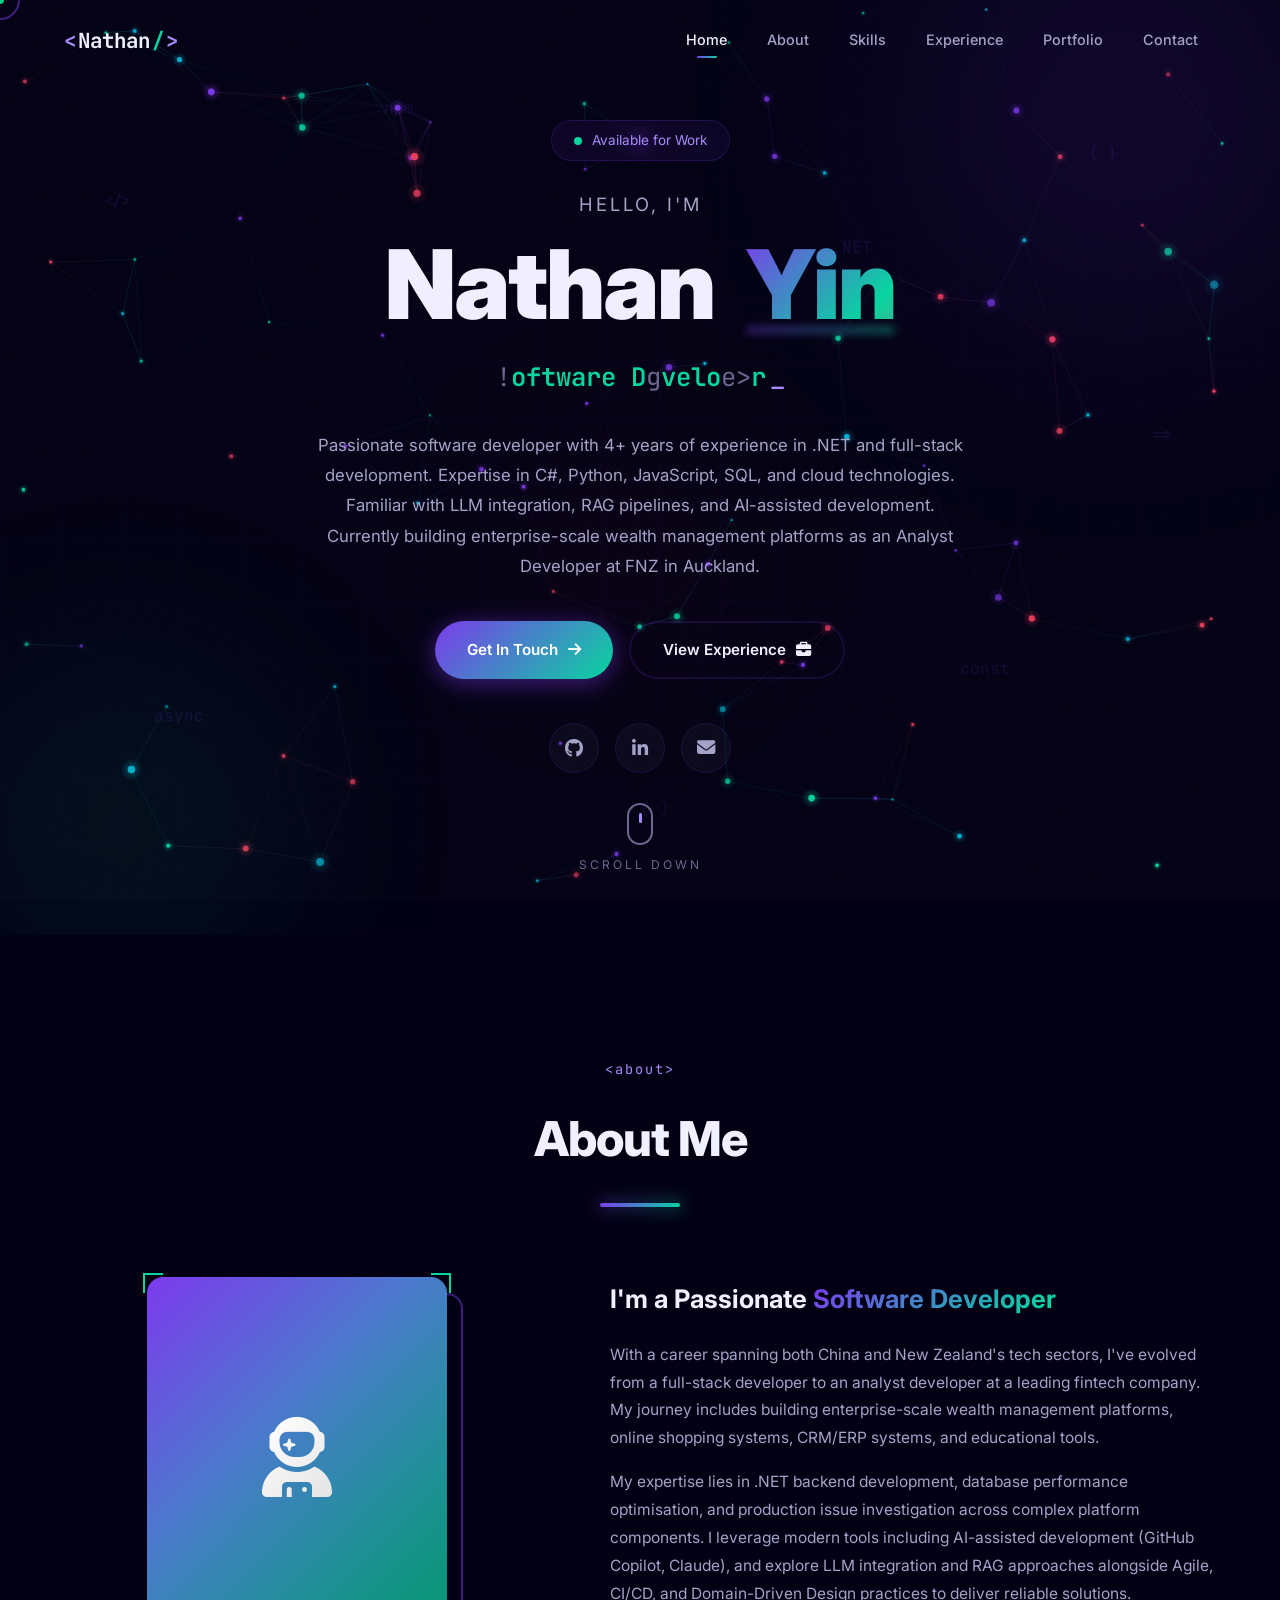
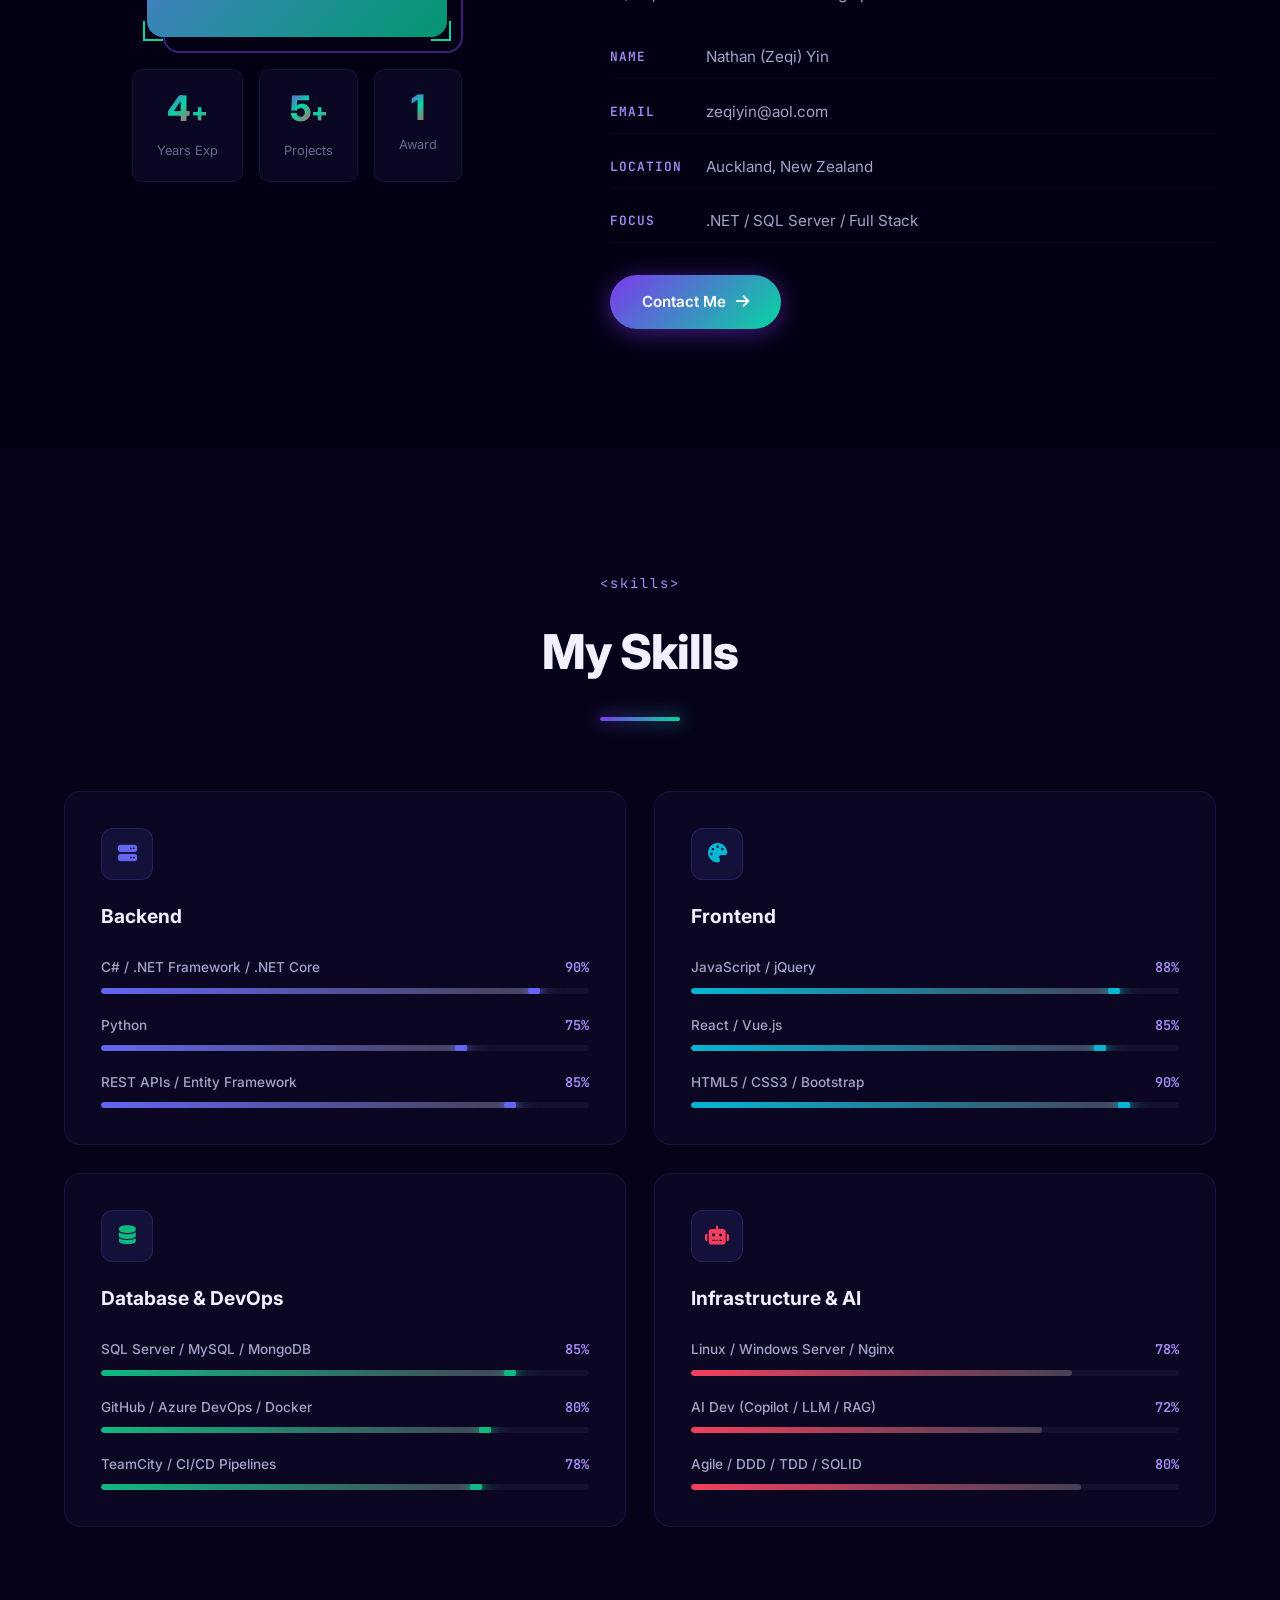
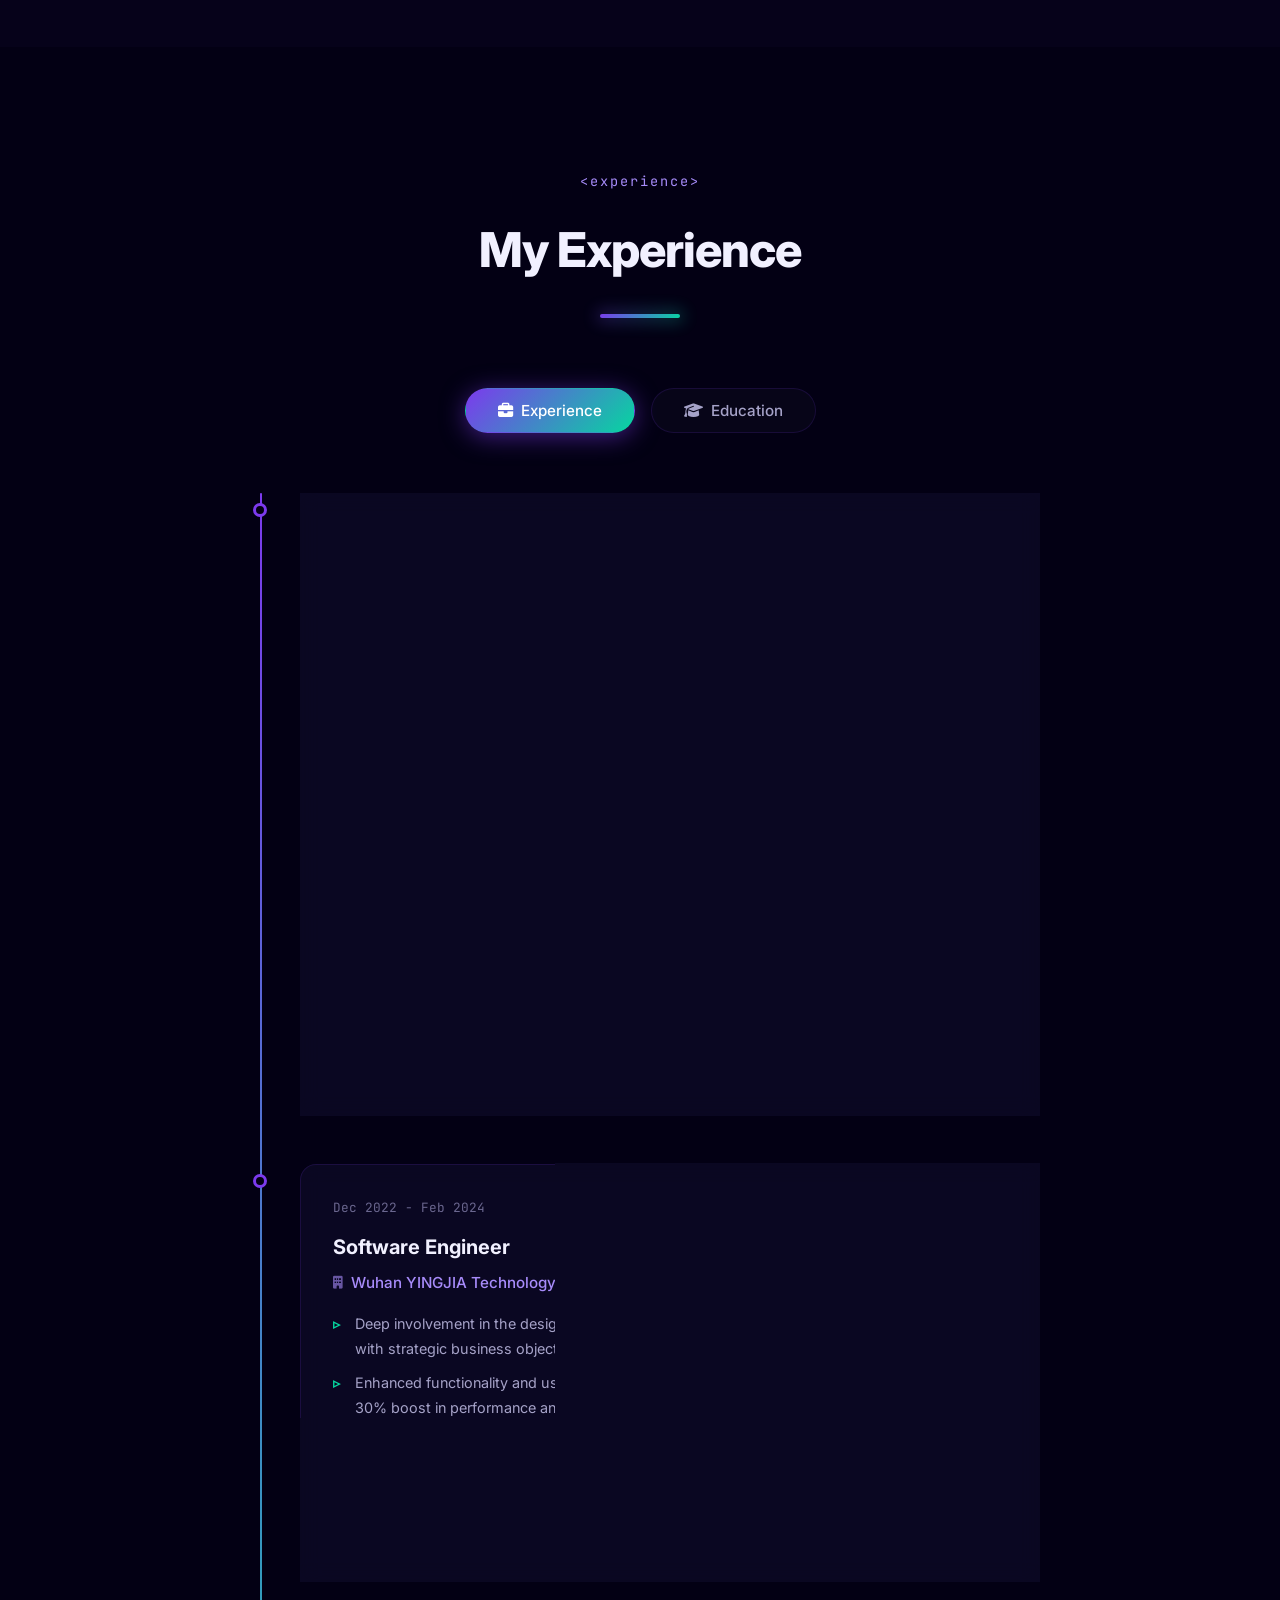
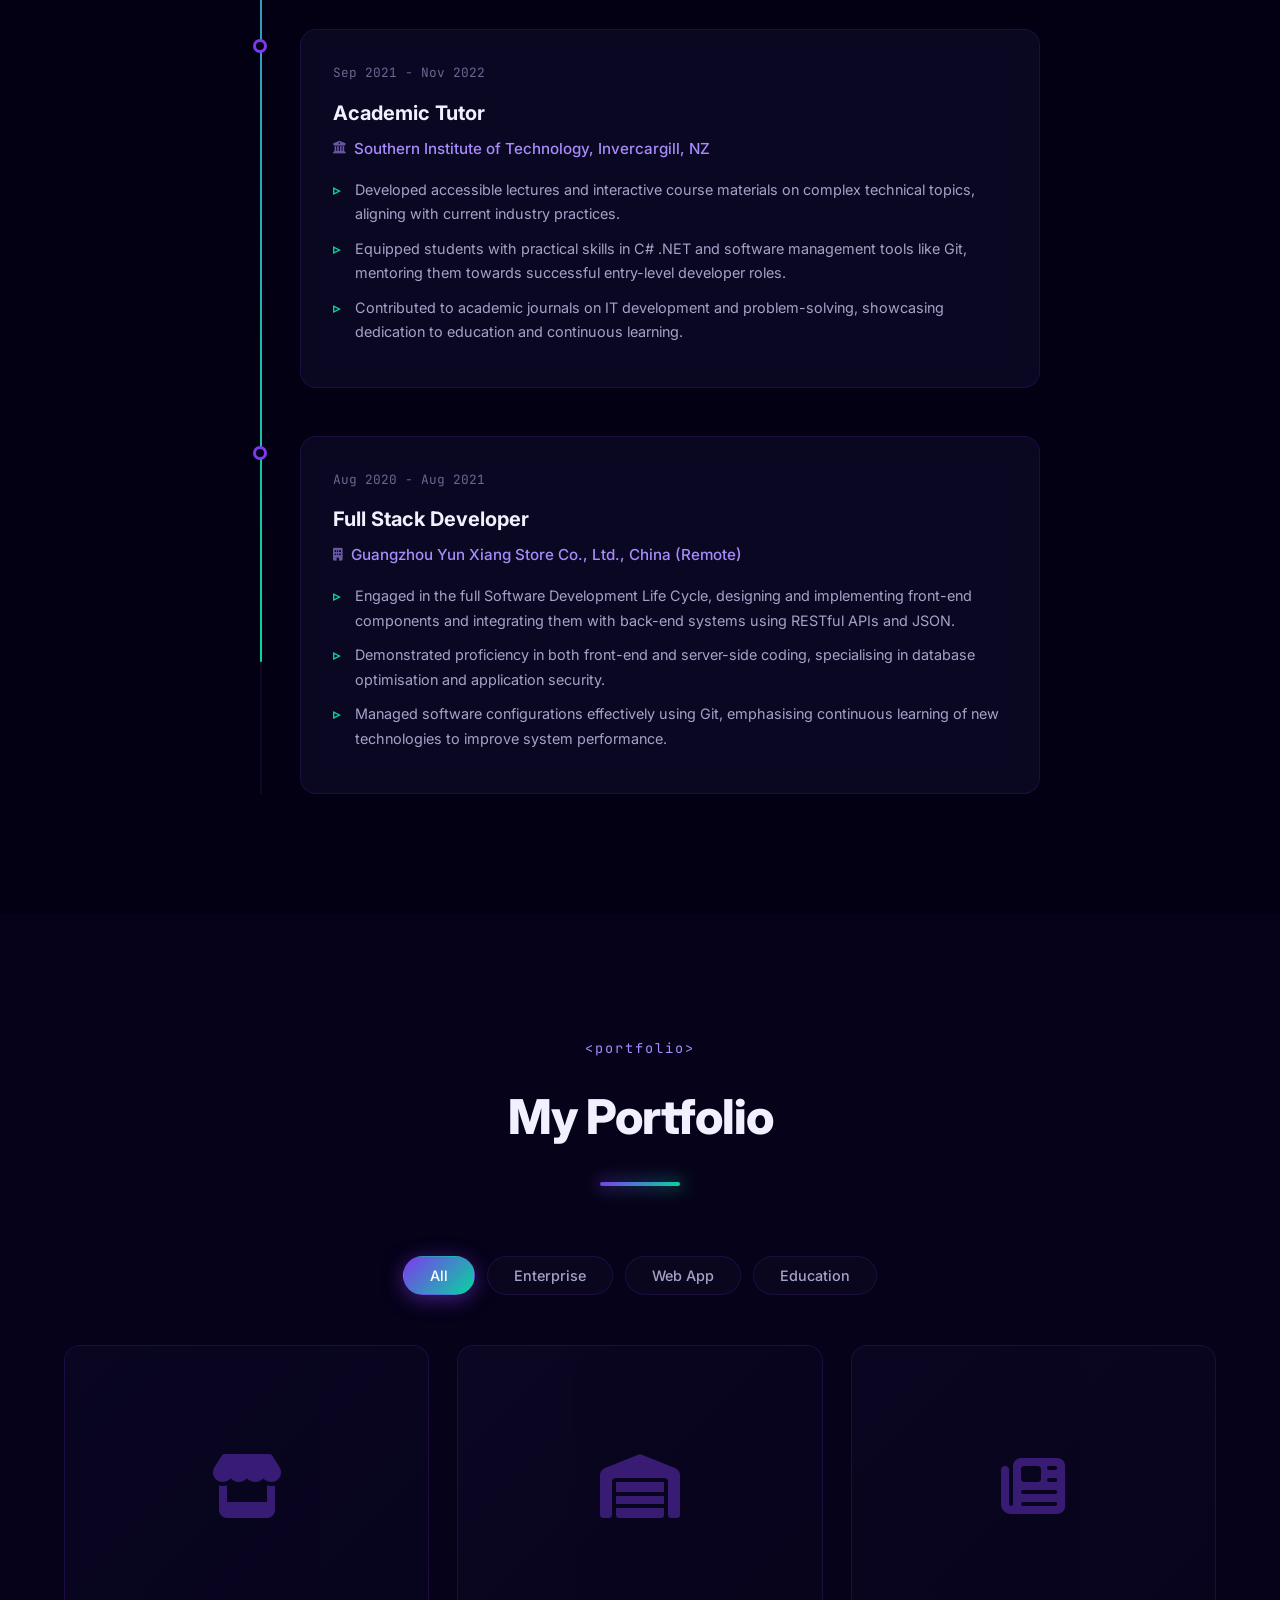
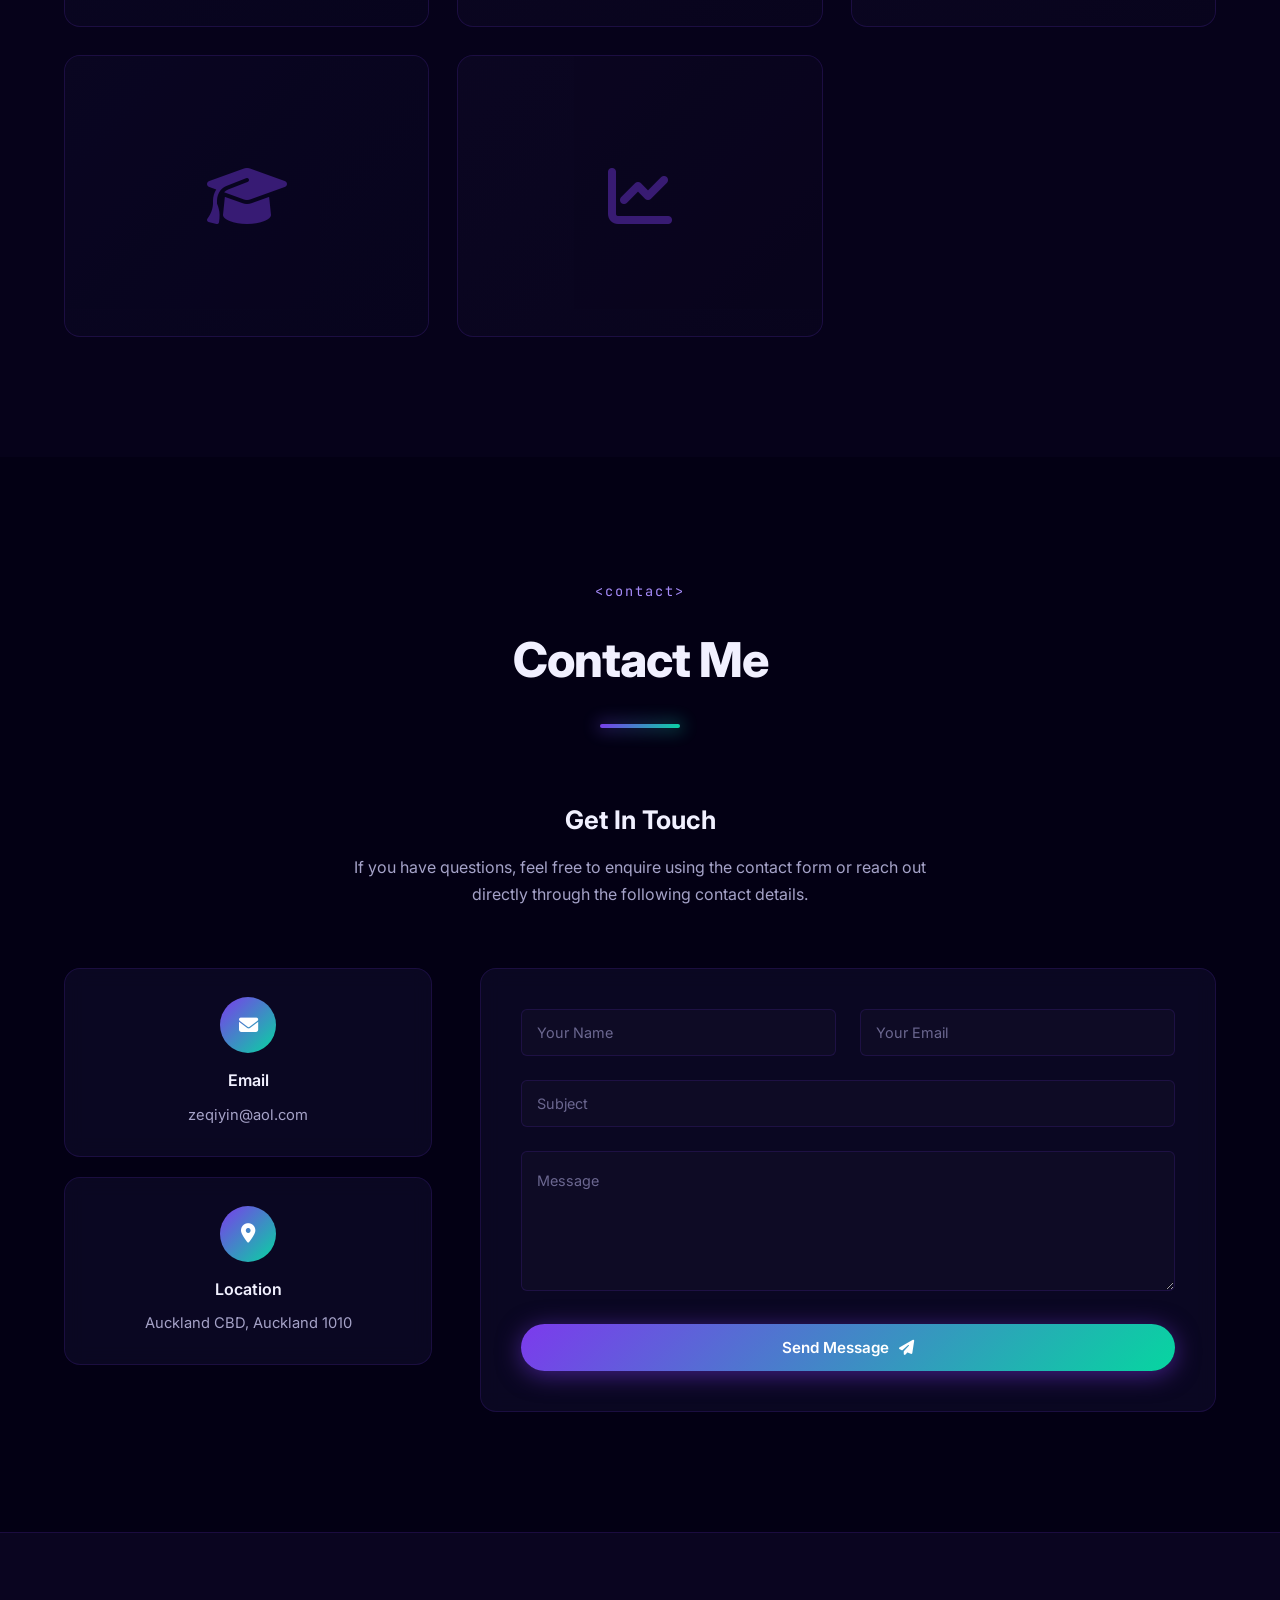
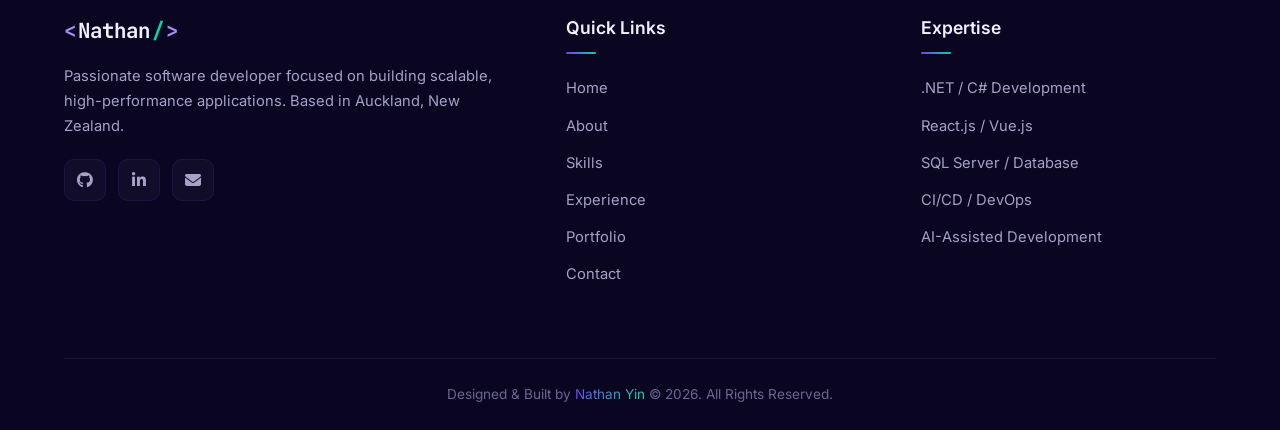
==== commit 26ecf114: "Complete website rewrite: spectacular visual effects & interactions - Multi-color glowing particle n" ====
--- a/index.html
+++ b/index.html
@@ -8,33 +8,39 @@
     <link rel="apple-touch-icon" href="favicon.svg">
     <link rel="preconnect" href="https://fonts.googleapis.com">
     <link rel="preconnect" href="https://fonts.gstatic.com" crossorigin>
-    <link href="https://fonts.googleapis.com/css2?family=Poppins:wght@300;400;500;600;700;800;900&family=Fira+Code:wght@400;500&display=swap" rel="stylesheet">
+    <link href="https://fonts.googleapis.com/css2?family=Inter:wght@300;400;500;600;700;800;900&family=JetBrains+Mono:wght@400;500;600;700&display=swap" rel="stylesheet">
     <link rel="stylesheet" href="https://cdnjs.cloudflare.com/ajax/libs/font-awesome/6.4.0/css/all.min.css">
     <link rel="stylesheet" href="styles.css">
 </head>
 <body>
-    <!-- Particles Canvas -->
-    <canvas id="particlesCanvas"></canvas>
-    
-    <!-- Cursor Glow Effect -->
-    <div class="cursor-glow" id="cursorGlow"></div>
+    <!-- Custom Cursor -->
+    <div class="cursor-dot" id="cursorDot"></div>
+    <div class="cursor-outline" id="cursorOutline"></div>
+
+    <!-- Noise Overlay -->
+    <div class="noise-overlay"></div>
+
+    <!-- Particle Canvas -->
+    <canvas id="particleCanvas"></canvas>
 
     <!-- Navigation -->
     <nav class="navbar" id="navbar">
         <div class="nav-container">
             <a href="#" class="nav-logo">
-                <span class="logo-icon"><i class="fas fa-code"></i></span>
-                <span class="logo-text">Nathan<span class="logo-dot">.</span></span>
+                <span class="logo-bracket">&lt;</span>
+                <span class="logo-text">Nathan</span>
+                <span class="logo-slash"> /</span>
+                <span class="logo-bracket">&gt;</span>
             </a>
             <div class="nav-menu" id="navMenu">
-                <a href="#home" class="nav-link active">Home</a>
-                <a href="#about" class="nav-link">About</a>
-                <a href="#skills" class="nav-link">Skills</a>
-                <a href="#experience" class="nav-link">Experience</a>
-                <a href="#projects" class="nav-link">Portfolio</a>
-                <a href="#contact" class="nav-link">Contact</a>
-            </div>
-            <button class="nav-toggle" id="navToggle">
+                <a href="#home" class="nav-link active" data-magnetic>Home</a>
+                <a href="#about" class="nav-link" data-magnetic>About</a>
+                <a href="#skills" class="nav-link" data-magnetic>Skills</a>
+                <a href="#experience" class="nav-link" data-magnetic>Experience</a>
+                <a href="#projects" class="nav-link" data-magnetic>Portfolio</a>
+                <a href="#contact" class="nav-link" data-magnetic>Contact</a>
+            </div>
+            <button class="nav-toggle" id="navToggle" aria-label="Toggle menu">
                 <span></span>
                 <span></span>
                 <span></span>
@@ -42,282 +48,310 @@
         </div>
     </nav>
 
-    <!-- Hero Section -->
+    <!-- ==================== HERO SECTION ==================== -->
     <section class="hero" id="home">
-        <div class="hero-bg">
-            <div class="hero-gradient-orb orb-1"></div>
-            <div class="hero-gradient-orb orb-2"></div>
-            <div class="hero-gradient-orb orb-3"></div>
-        </div>
+        <div class="hero-grid-bg"></div>
+        <div class="hero-gradient-sphere sphere-1"></div>
+        <div class="hero-gradient-sphere sphere-2"></div>
+        <div class="hero-gradient-sphere sphere-3"></div>
+
+        <!-- Floating Code Elements -->
+        <div class="floating-elements">
+            <span class="float-code" style="--delay: 0s; --x: 8%; --y: 20%;">&lt;/&gt;</span>
+            <span class="float-code" style="--delay: 2s; --x: 85%; --y: 15%;">{ }</span>
+            <span class="float-code" style="--delay: 4s; --x: 75%; --y: 70%;">const</span>
+            <span class="float-code" style="--delay: 1s; --x: 12%; --y: 75%;">async</span>
+            <span class="float-code" style="--delay: 3s; --x: 90%; --y: 45%;">=&gt;</span>
+            <span class="float-code" style="--delay: 5s; --x: 50%; --y: 85%;">( )</span>
+            <span class="float-code" style="--delay: 1.5s; --x: 30%; --y: 10%;">npm</span>
+            <span class="float-code" style="--delay: 3.5s; --x: 65%; --y: 25%;">.NET</span>
+        </div>
+
         <div class="hero-content">
-            <div class="hero-badge">
-                <span class="badge-dot"></span>
-                Available for Work
-            </div>
-            <p class="hero-greeting">Hello, I'm</p>
-            <h1 class="hero-title">
-                <span class="title-line">Nathan <span class="gradient-text">Yin</span></span>
+            <div class="hero-badge" data-animate="fade-up" data-delay="0">
+                <span class="badge-pulse"></span>
+                <span>Available for Work</span>
+            </div>
+            <p class="hero-greeting" data-animate="fade-up" data-delay="100">Hello, I'm</p>
+            <h1 class="hero-name" data-animate="fade-up" data-delay="200">
+                <span class="name-nathan">Nathan</span>
+                <span class="name-yin">Yin</span>
             </h1>
-            <h2 class="hero-role">
-                <span class="typing-text" id="typingText"></span>
-                <span class="cursor">|</span>
-            </h2>
-            <p class="hero-description">
-                Passionate software developer with 4+ years of experience in .NET and full-stack development. 
-                Expertise in C#, Python, JavaScript, SQL, and cloud technologies. Familiar with LLM integration, 
-                RAG pipelines, and AI-assisted development. Currently building enterprise-scale wealth management 
+            <div class="hero-role" data-animate="fade-up" data-delay="300">
+                <span class="role-text" id="roleText"></span>
+                <span class="role-cursor">_</span>
+            </div>
+            <p class="hero-description" data-animate="fade-up" data-delay="400">
+                Passionate software developer with 4+ years of experience in .NET and full-stack development.
+                Expertise in C#, Python, JavaScript, SQL, and cloud technologies. Familiar with LLM integration,
+                RAG pipelines, and AI-assisted development. Currently building enterprise-scale wealth management
                 platforms as an Analyst Developer at FNZ in Auckland.
             </p>
-            <div class="hero-cta">
-                <a href="#contact" class="btn btn-primary">
-                    <span>Get In Touch</span>
-                    <i class="fas fa-arrow-right"></i>
+            <div class="hero-buttons" data-animate="fade-up" data-delay="500">
+                <a href="#contact" class="btn btn-primary" data-magnetic>
+                    <span class="btn-text">Get In Touch</span>
+                    <span class="btn-icon"><i class="fas fa-arrow-right"></i></span>
+                    <span class="btn-glow"></span>
                 </a>
-                <a href="#experience" class="btn btn-outline">
-                    <span>View Experience</span>
-                    <i class="fas fa-briefcase"></i>
+                <a href="#experience" class="btn btn-ghost" data-magnetic>
+                    <span class="btn-text">View Experience</span>
+                    <span class="btn-icon"><i class="fas fa-briefcase"></i></span>
                 </a>
             </div>
-            <div class="hero-social">
-                <a href="https://github.com/Zechee" target="_blank" class="social-link" title="GitHub">
+            <div class="hero-social" data-animate="fade-up" data-delay="600">
+                <a href="https://github.com/Zechee" target="_blank" class="social-icon" data-magnetic title="GitHub">
                     <i class="fab fa-github"></i>
                 </a>
-                <a href="https://www.linkedin.com/in/zeqiyin/" target="_blank" class="social-link" title="LinkedIn">
+                <a href="https://www.linkedin.com/in/zeqiyin/" target="_blank" class="social-icon" data-magnetic title="LinkedIn">
                     <i class="fab fa-linkedin-in"></i>
                 </a>
-                <a href="mailto:zeqiyin@aol.com" class="social-link" title="Email">
+                <a href="mailto:zeqiyin@aol.com" class="social-icon" data-magnetic title="Email">
                     <i class="fas fa-envelope"></i>
                 </a>
             </div>
         </div>
-        <div class="hero-scroll">
-            <div class="mouse">
-                <div class="mouse-wheel"></div>
-            </div>
-            <span>Scroll Down</span>
+
+        <div class="scroll-indicator" data-animate="fade-up" data-delay="800">
+            <div class="scroll-mouse">
+                <div class="scroll-wheel"></div>
+            </div>
+            <span class="scroll-text">Scroll Down</span>
         </div>
     </section>
 
-    <!-- About Section -->
-    <section class="section about" id="about">
+    <!-- ==================== ABOUT SECTION ==================== -->
+    <section class="section" id="about">
         <div class="container">
             <div class="section-header">
-                <span class="section-subtitle">Who I Am</span>
-                <h2 class="section-title">About Me</h2>
-                <div class="title-decoration">
-                    <span class="decoration-line"></span>
-                    <span class="decoration-dot"></span>
-                    <span class="decoration-line"></span>
-                </div>
-            </div>
-            <div class="about-content">
-                <div class="about-image reveal">
-                    <div class="image-wrapper">
-                        <div class="image-placeholder">
+                <span class="section-tag" data-animate="fade-up">&lt;about&gt;</span>
+                <h2 class="section-title" data-animate="fade-up" data-delay="100">About Me</h2>
+                <div class="section-line" data-animate="scale-x" data-delay="200"></div>
+            </div>
+            <div class="about-grid">
+                <div class="about-visual" data-animate="fade-right">
+                    <div class="about-image-frame">
+                        <div class="about-avatar">
                             <i class="fas fa-user-astronaut"></i>
                         </div>
-                        <div class="image-border"></div>
-                        <div class="image-dots"></div>
-                    </div>
-                </div>
-                <div class="about-text reveal">
-                    <h3 class="about-heading">I'm a Passionate <span class="gradient-text">Software Developer</span></h3>
-                    <p>
-                        With a career spanning both China and New Zealand's tech sectors, 
-                        I've evolved from a full-stack developer to an analyst developer at a leading 
-                        fintech company. My journey includes building enterprise-scale wealth management 
+                        <div class="frame-border"></div>
+                        <div class="frame-corner frame-corner-tl"></div>
+                        <div class="frame-corner frame-corner-tr"></div>
+                        <div class="frame-corner frame-corner-bl"></div>
+                        <div class="frame-corner frame-corner-br"></div>
+                    </div>
+                    <div class="about-stats">
+                        <div class="stat-card" data-animate="fade-up" data-delay="200">
+                            <span class="stat-num" data-count="4">0</span><span class="stat-suffix">+</span>
+                            <span class="stat-label">Years Exp</span>
+                        </div>
+                        <div class="stat-card" data-animate="fade-up" data-delay="300">
+                            <span class="stat-num" data-count="5">0</span><span class="stat-suffix">+</span>
+                            <span class="stat-label">Projects</span>
+                        </div>
+                        <div class="stat-card" data-animate="fade-up" data-delay="400">
+                            <span class="stat-num" data-count="1">0</span>
+                            <span class="stat-label">Award</span>
+                        </div>
+                    </div>
+                </div>
+                <div class="about-content" data-animate="fade-left">
+                    <h3 class="about-heading">
+                        I'm a Passionate <span class="text-gradient">Software Developer</span>
+                    </h3>
+                    <p class="about-text">
+                        With a career spanning both China and New Zealand's tech sectors,
+                        I've evolved from a full-stack developer to an analyst developer at a leading
+                        fintech company. My journey includes building enterprise-scale wealth management
                         platforms, online shopping systems, CRM/ERP systems, and educational tools.
                     </p>
-                    <p>
-                        My expertise lies in .NET backend development, database performance optimisation, 
-                        and production issue investigation across complex platform components. I leverage 
-                        modern tools including AI-assisted development (GitHub Copilot, Claude), and explore 
-                        LLM integration and RAG approaches alongside Agile, CI/CD, and Domain-Driven Design 
+                    <p class="about-text">
+                        My expertise lies in .NET backend development, database performance optimisation,
+                        and production issue investigation across complex platform components. I leverage
+                        modern tools including AI-assisted development (GitHub Copilot, Claude), and explore
+                        LLM integration and RAG approaches alongside Agile, CI/CD, and Domain-Driven Design
                         practices to deliver reliable solutions.
                     </p>
-                    <div class="about-stats">
-                        <div class="stat-item">
-                            <span class="stat-number" data-count="4">0</span><span class="stat-plus">+</span>
-                            <span class="stat-label">Years of Experience</span>
-                        </div>
-                        <div class="stat-item">
-                            <span class="stat-number" data-count="5">0</span><span class="stat-plus">+</span>
-                            <span class="stat-label">Projects Completed</span>
-                        </div>
-                        <div class="stat-item">
-                            <span class="stat-number" data-count="1">0</span>
-                            <span class="stat-label">Academic Award</span>
-                        </div>
-                    </div>
-                    <div class="about-info-grid">
-                        <div class="info-item">
-                            <span class="info-label">Name:</span>
-                            <span class="info-value">Nathan (Zeqi) Yin</span>
-                        </div>
-                        <div class="info-item">
-                            <span class="info-label">Email:</span>
-                            <span class="info-value">zeqiyin@aol.com</span>
-                        </div>
-                        <div class="info-item">
-                            <span class="info-label">Location:</span>
-                            <span class="info-value">Auckland, New Zealand</span>
-                        </div>
-                        <div class="info-item">
-                            <span class="info-label">Focus:</span>
-                            <span class="info-value">.NET / SQL Server / Full Stack</span>
-                        </div>
-                    </div>
-                    <a href="#contact" class="btn btn-primary">
-                        <span>Contact Me</span>
-                        <i class="fas fa-arrow-right"></i>
+                    <div class="about-info">
+                        <div class="info-row">
+                            <span class="info-key">Name</span>
+                            <span class="info-val">Nathan (Zeqi) Yin</span>
+                        </div>
+                        <div class="info-row">
+                            <span class="info-key">Email</span>
+                            <span class="info-val">zeqiyin@aol.com</span>
+                        </div>
+                        <div class="info-row">
+                            <span class="info-key">Location</span>
+                            <span class="info-val">Auckland, New Zealand</span>
+                        </div>
+                        <div class="info-row">
+                            <span class="info-key">Focus</span>
+                            <span class="info-val">.NET / SQL Server / Full Stack</span>
+                        </div>
+                    </div>
+                    <a href="#contact" class="btn btn-primary" data-magnetic>
+                        <span class="btn-text">Contact Me</span>
+                        <span class="btn-icon"><i class="fas fa-arrow-right"></i></span>
+                        <span class="btn-glow"></span>
                     </a>
                 </div>
             </div>
         </div>
     </section>
 
-    <!-- Skills Section -->
-    <section class="section skills" id="skills">
+    <!-- ==================== SKILLS SECTION ==================== -->
+    <section class="section section-alt" id="skills">
         <div class="container">
             <div class="section-header">
-                <span class="section-subtitle">What I Know</span>
-                <h2 class="section-title">My Skills</h2>
-                <div class="title-decoration">
-                    <span class="decoration-line"></span>
-                    <span class="decoration-dot"></span>
-                    <span class="decoration-line"></span>
-                </div>
-            </div>
-            <div class="skills-content">
-                <div class="skill-group reveal">
-                    <h3 class="skill-group-title">
+                <span class="section-tag" data-animate="fade-up">&lt;skills&gt;</span>
+                <h2 class="section-title" data-animate="fade-up" data-delay="100">My Skills</h2>
+                <div class="section-line" data-animate="scale-x" data-delay="200"></div>
+            </div>
+            <div class="skills-grid">
+                <div class="skill-card" data-animate="fade-up" data-delay="0" data-tilt>
+                    <div class="skill-card-glow"></div>
+                    <div class="skill-icon" style="--accent: #6366f1;">
                         <i class="fas fa-server"></i>
-                        Backend
-                    </h3>
-                    <div class="skill-bar-item">
-                        <div class="skill-bar-header">
-                            <span class="skill-name">C# / .NET Framework / .NET Core</span>
-                            <span class="skill-percent">90%</span>
-                        </div>
-                        <div class="skill-bar">
-                            <div class="skill-bar-fill" data-width="90"></div>
-                        </div>
-                    </div>
-                    <div class="skill-bar-item">
-                        <div class="skill-bar-header">
-                            <span class="skill-name">Python</span>
-                            <span class="skill-percent">75%</span>
-                        </div>
-                        <div class="skill-bar">
-                            <div class="skill-bar-fill" data-width="75"></div>
-                        </div>
-                    </div>
-                    <div class="skill-bar-item">
-                        <div class="skill-bar-header">
-                            <span class="skill-name">REST APIs / Entity Framework</span>
-                            <span class="skill-percent">85%</span>
-                        </div>
-                        <div class="skill-bar">
-                            <div class="skill-bar-fill" data-width="85"></div>
-                        </div>
-                    </div>
-                </div>
-                <div class="skill-group reveal">
-                    <h3 class="skill-group-title">
+                    </div>
+                    <h3 class="skill-title">Backend</h3>
+                    <div class="skill-bars">
+                        <div class="skill-item">
+                            <div class="skill-header">
+                                <span>C# / .NET Framework / .NET Core</span>
+                                <span class="skill-pct">90%</span>
+                            </div>
+                            <div class="skill-track">
+                                <div class="skill-fill" data-width="90" style="--bar-color: #6366f1;"></div>
+                            </div>
+                        </div>
+                        <div class="skill-item">
+                            <div class="skill-header">
+                                <span>Python</span>
+                                <span class="skill-pct">75%</span>
+                            </div>
+                            <div class="skill-track">
+                                <div class="skill-fill" data-width="75" style="--bar-color: #6366f1;"></div>
+                            </div>
+                        </div>
+                        <div class="skill-item">
+                            <div class="skill-header">
+                                <span>REST APIs / Entity Framework</span>
+                                <span class="skill-pct">85%</span>
+                            </div>
+                            <div class="skill-track">
+                                <div class="skill-fill" data-width="85" style="--bar-color: #6366f1;"></div>
+                            </div>
+                        </div>
+                    </div>
+                </div>
+
+                <div class="skill-card" data-animate="fade-up" data-delay="100" data-tilt>
+                    <div class="skill-card-glow"></div>
+                    <div class="skill-icon" style="--accent: #06b6d4;">
                         <i class="fas fa-palette"></i>
-                        Frontend
-                    </h3>
-                    <div class="skill-bar-item">
-                        <div class="skill-bar-header">
-                            <span class="skill-name">JavaScript / jQuery</span>
-                            <span class="skill-percent">88%</span>
-                        </div>
-                        <div class="skill-bar">
-                            <div class="skill-bar-fill" data-width="88"></div>
-                        </div>
-                    </div>
-                    <div class="skill-bar-item">
-                        <div class="skill-bar-header">
-                            <span class="skill-name">React / Vue.js</span>
-                            <span class="skill-percent">85%</span>
-                        </div>
-                        <div class="skill-bar">
-                            <div class="skill-bar-fill" data-width="85"></div>
-                        </div>
-                    </div>
-                    <div class="skill-bar-item">
-                        <div class="skill-bar-header">
-                            <span class="skill-name">HTML5 / CSS3 / Bootstrap</span>
-                            <span class="skill-percent">90%</span>
-                        </div>
-                        <div class="skill-bar">
-                            <div class="skill-bar-fill" data-width="90"></div>
-                        </div>
-                    </div>
-                </div>
-                <div class="skill-group reveal">
-                    <h3 class="skill-group-title">
+                    </div>
+                    <h3 class="skill-title">Frontend</h3>
+                    <div class="skill-bars">
+                        <div class="skill-item">
+                            <div class="skill-header">
+                                <span>JavaScript / jQuery</span>
+                                <span class="skill-pct">88%</span>
+                            </div>
+                            <div class="skill-track">
+                                <div class="skill-fill" data-width="88" style="--bar-color: #06b6d4;"></div>
+                            </div>
+                        </div>
+                        <div class="skill-item">
+                            <div class="skill-header">
+                                <span>React / Vue.js</span>
+                                <span class="skill-pct">85%</span>
+                            </div>
+                            <div class="skill-track">
+                                <div class="skill-fill" data-width="85" style="--bar-color: #06b6d4;"></div>
+                            </div>
+                        </div>
+                        <div class="skill-item">
+                            <div class="skill-header">
+                                <span>HTML5 / CSS3 / Bootstrap</span>
+                                <span class="skill-pct">90%</span>
+                            </div>
+                            <div class="skill-track">
+                                <div class="skill-fill" data-width="90" style="--bar-color: #06b6d4;"></div>
+                            </div>
+                        </div>
+                    </div>
+                </div>
+
+                <div class="skill-card" data-animate="fade-up" data-delay="200" data-tilt>
+                    <div class="skill-card-glow"></div>
+                    <div class="skill-icon" style="--accent: #10b981;">
                         <i class="fas fa-database"></i>
-                        Database & DevOps
-                    </h3>
-                    <div class="skill-bar-item">
-                        <div class="skill-bar-header">
-                            <span class="skill-name">SQL Server / MySQL / MongoDB</span>
-                            <span class="skill-percent">85%</span>
-                        </div>
-                        <div class="skill-bar">
-                            <div class="skill-bar-fill" data-width="85"></div>
-                        </div>
-                    </div>
-                    <div class="skill-bar-item">
-                        <div class="skill-bar-header">
-                            <span class="skill-name">GitHub / Azure DevOps / Docker</span>
-                            <span class="skill-percent">80%</span>
-                        </div>
-                        <div class="skill-bar">
-                            <div class="skill-bar-fill" data-width="80"></div>
-                        </div>
-                    </div>
-                    <div class="skill-bar-item">
-                        <div class="skill-bar-header">
-                            <span class="skill-name">TeamCity / CI/CD Pipelines</span>
-                            <span class="skill-percent">78%</span>
-                        </div>
-                        <div class="skill-bar">
-                            <div class="skill-bar-fill" data-width="78"></div>
-                        </div>
-                    </div>
-                </div>
-                <div class="skill-group reveal">
-                    <h3 class="skill-group-title">
+                    </div>
+                    <h3 class="skill-title">Database & DevOps</h3>
+                    <div class="skill-bars">
+                        <div class="skill-item">
+                            <div class="skill-header">
+                                <span>SQL Server / MySQL / MongoDB</span>
+                                <span class="skill-pct">85%</span>
+                            </div>
+                            <div class="skill-track">
+                                <div class="skill-fill" data-width="85" style="--bar-color: #10b981;"></div>
+                            </div>
+                        </div>
+                        <div class="skill-item">
+                            <div class="skill-header">
+                                <span>GitHub / Azure DevOps / Docker</span>
+                                <span class="skill-pct">80%</span>
+                            </div>
+                            <div class="skill-track">
+                                <div class="skill-fill" data-width="80" style="--bar-color: #10b981;"></div>
+                            </div>
+                        </div>
+                        <div class="skill-item">
+                            <div class="skill-header">
+                                <span>TeamCity / CI/CD Pipelines</span>
+                                <span class="skill-pct">78%</span>
+                            </div>
+                            <div class="skill-track">
+                                <div class="skill-fill" data-width="78" style="--bar-color: #10b981;"></div>
+                            </div>
+                        </div>
+                    </div>
+                </div>
+
+                <div class="skill-card" data-animate="fade-up" data-delay="300" data-tilt>
+                    <div class="skill-card-glow"></div>
+                    <div class="skill-icon" style="--accent: #f43f5e;">
                         <i class="fas fa-robot"></i>
-                        Infrastructure & AI
-                    </h3>
-                    <div class="skill-bar-item">
-                        <div class="skill-bar-header">
-                            <span class="skill-name">Linux / Windows Server / Nginx</span>
-                            <span class="skill-percent">78%</span>
-                        </div>
-                        <div class="skill-bar">
-                            <div class="skill-bar-fill" data-width="78"></div>
-                        </div>
-                    </div>
-                    <div class="skill-bar-item">
-                        <div class="skill-bar-header">
-                            <span class="skill-name">AI Dev (Copilot / LLM / RAG)</span>
-                            <span class="skill-percent">72%</span>
-                        </div>
-                        <div class="skill-bar">
-                            <div class="skill-bar-fill" data-width="72"></div>
-                        </div>
-                    </div>
-                    <div class="skill-bar-item">
-                        <div class="skill-bar-header">
-                            <span class="skill-name">Agile / DDD / TDD / SOLID</span>
-                            <span class="skill-percent">80%</span>
-                        </div>
-                        <div class="skill-bar">
-                            <div class="skill-bar-fill" data-width="80"></div>
+                    </div>
+                    <h3 class="skill-title">Infrastructure & AI</h3>
+                    <div class="skill-bars">
+                        <div class="skill-item">
+                            <div class="skill-header">
+                                <span>Linux / Windows Server / Nginx</span>
+                                <span class="skill-pct">78%</span>
+                            </div>
+                            <div class="skill-track">
+                                <div class="skill-fill" data-width="78" style="--bar-color: #f43f5e;"></div>
+                            </div>
+                        </div>
+                        <div class="skill-item">
+                            <div class="skill-header">
+                                <span>AI Dev (Copilot / LLM / RAG)</span>
+                                <span class="skill-pct">72%</span>
+                            </div>
+                            <div class="skill-track">
+                                <div class="skill-fill" data-width="72" style="--bar-color: #f43f5e;"></div>
+                            </div>
+                        </div>
+                        <div class="skill-item">
+                            <div class="skill-header">
+                                <span>Agile / DDD / TDD / SOLID</span>
+                                <span class="skill-pct">80%</span>
+                            </div>
+                            <div class="skill-track">
+                                <div class="skill-fill" data-width="80" style="--bar-color: #f43f5e;"></div>
+                            </div>
                         </div>
                     </div>
                 </div>
@@ -325,285 +359,288 @@
         </div>
     </section>
 
-    <!-- Experience Section -->
-    <section class="section experience" id="experience">
+    <!-- ==================== EXPERIENCE SECTION ==================== -->
+    <section class="section" id="experience">
         <div class="container">
             <div class="section-header">
-                <span class="section-subtitle">My Journey</span>
-                <h2 class="section-title">My Experience</h2>
-                <div class="title-decoration">
-                    <span class="decoration-line"></span>
-                    <span class="decoration-dot"></span>
-                    <span class="decoration-line"></span>
-                </div>
-            </div>
-            <div class="exp-tabs">
-                <button class="exp-tab active" data-tab="experience">
+                <span class="section-tag" data-animate="fade-up">&lt;experience&gt;</span>
+                <h2 class="section-title" data-animate="fade-up" data-delay="100">My Experience</h2>
+                <div class="section-line" data-animate="scale-x" data-delay="200"></div>
+            </div>
+
+            <div class="exp-tabs" data-animate="fade-up" data-delay="200">
+                <button class="exp-tab active" data-tab="work">
                     <i class="fas fa-briefcase"></i> Experience
                 </button>
-                <button class="exp-tab" data-tab="education">
+                <button class="exp-tab" data-tab="edu">
                     <i class="fas fa-graduation-cap"></i> Education
                 </button>
             </div>
-            <div class="timeline-wrapper" id="experienceTab">
-                <div class="timeline">
-                    <div class="timeline-item reveal">
-                        <div class="timeline-date">
-                            <span>Apr 2024 - Present</span>
-                        </div>
-                        <div class="timeline-marker">
-                            <div class="marker-dot"></div>
-                        </div>
-                        <div class="timeline-content">
-                            <div class="timeline-badge">Current</div>
-                            <h3 class="job-title">Analyst Developer</h3>
-                            <h4 class="company"><i class="fas fa-building"></i> FNZ, Auckland, NZ</h4>
-                            <ul class="timeline-details">
-                                <li>Develop and maintain enterprise-scale investment and wealth management platform services supporting pension and financial products for global financial institutions.</li>
-                                <li>Analyse and optimise complex SQL Server stored procedures, execution plans, and indexing strategies to improve performance of large financial data processing workflows.</li>
-                                <li>Investigate complex production issues across platform components, identifying root causes in database logic, batch processing jobs, and application services.</li>
-                                <li>Contribute to .NET-based backend services and database-driven workflows supporting core investment platform operations.</li>
-                                <li>Participate in CI/CD pipelines using TeamCity, supporting automated builds, deployments, and environment stability.</li>
-                                <li>Apply AI-assisted development tools (GitHub Copilot, Claude) and prompt engineering to support code generation, debugging, and documentation, improving development productivity in day-to-day workflows.</li>
-                                <li>Explore integration of LLM APIs and Retrieval-Augmented Generation (RAG) approaches to assist with internal knowledge retrieval and documentation search within the development team.</li>
-                            </ul>
-                        </div>
-                    </div>
-                    <div class="timeline-item reveal">
-                        <div class="timeline-date">
-                            <span>Dec 2022 - Feb 2024</span>
-                        </div>
-                        <div class="timeline-marker">
-                            <div class="marker-dot"></div>
-                        </div>
-                        <div class="timeline-content">
-                            <h3 class="job-title">Software Engineer</h3>
-                            <h4 class="company"><i class="fas fa-building"></i> Wuhan YINGJIA Technology Co., Ltd., China (Hybrid)</h4>
-                            <ul class="timeline-details">
-                                <li>Deep involvement in the design and launch of multiple online shopping systems, closely aligning with strategic business objectives.</li>
-                                <li>Enhanced functionality and user experience for CRM and ERP system modules, resulting in a 30% boost in performance and 25% increase in user satisfaction.</li>
-                                <li>Employed advanced object-oriented programming techniques and three-tier architecture, enhancing operational efficiency through improved software design.</li>
-                                <li>Pioneered improvements in UI/UX design through expert application of HTML, CSS, JavaScript, Ajax, and XML, achieving a 20% enhancement in user interface design.</li>
-                            </ul>
-                        </div>
-                    </div>
-                    <div class="timeline-item reveal">
-                        <div class="timeline-date">
-                            <span>Sep 2021 - Nov 2022</span>
-                        </div>
-                        <div class="timeline-marker">
-                            <div class="marker-dot"></div>
-                        </div>
-                        <div class="timeline-content">
-                            <h3 class="job-title">Academic Tutor</h3>
-                            <h4 class="company"><i class="fas fa-university"></i> Southern Institute of Technology, Invercargill, NZ</h4>
-                            <ul class="timeline-details">
-                                <li>Developed accessible lectures and interactive course materials on complex technical topics, aligning with current industry practices.</li>
-                                <li>Equipped students with practical skills in C# .NET and software management tools like Git, mentoring them towards successful entry-level developer roles.</li>
-                                <li>Contributed to academic journals on IT development and problem-solving, showcasing dedication to education and continuous learning.</li>
-                            </ul>
-                        </div>
-                    </div>
-                    <div class="timeline-item reveal">
-                        <div class="timeline-date">
-                            <span>Aug 2020 - Aug 2021</span>
-                        </div>
-                        <div class="timeline-marker">
-                            <div class="marker-dot"></div>
-                        </div>
-                        <div class="timeline-content">
-                            <h3 class="job-title">Full Stack Developer</h3>
-                            <h4 class="company"><i class="fas fa-building"></i> Guangzhou Yun Xiang Store Co., Ltd., China (Remote)</h4>
-                            <ul class="timeline-details">
-                                <li>Engaged in the full Software Development Life Cycle, designing and implementing front-end components and integrating them with back-end systems using RESTful APIs and JSON.</li>
-                                <li>Demonstrated proficiency in both front-end and server-side coding, specialising in database optimisation and application security.</li>
-                                <li>Managed software configurations effectively using Git, emphasising continuous learning of new technologies to improve system performance.</li>
-                            </ul>
-                        </div>
-                    </div>
-                </div>
-            </div>
-            <div class="timeline-wrapper hidden" id="educationTab">
-                <div class="timeline">
-                    <div class="timeline-item reveal">
-                        <div class="timeline-date">
-                            <span>Graduated 2022</span>
-                        </div>
-                        <div class="timeline-marker">
-                            <div class="marker-dot"></div>
-                        </div>
-                        <div class="timeline-content">
-                            <div class="timeline-badge award">
-                                <i class="fas fa-trophy"></i> SBS Bank Award
-                            </div>
-                            <h3 class="job-title">Master of Information Technology</h3>
-                            <h4 class="company"><i class="fas fa-university"></i> Southern Institute of Technology, Invercargill, NZ</h4>
-                            <ul class="timeline-details">
-                                <li>Awarded SBS Bank Award for Academic Excellence</li>
-                                <li>Focused on software engineering and information systems</li>
-                            </ul>
-                        </div>
-                    </div>
-                    <div class="timeline-item reveal">
-                        <div class="timeline-date">
-                            <span>2016 - 2019</span>
-                        </div>
-                        <div class="timeline-marker">
-                            <div class="marker-dot"></div>
-                        </div>
-                        <div class="timeline-content">
-                            <h3 class="job-title">Bachelor of Commerce</h3>
-                            <h4 class="company"><i class="fas fa-university"></i> Southern Institute of Technology</h4>
-                            <ul class="timeline-details">
-                                <li>Invercargill, Southland, New Zealand</li>
-                                <li>Studied business management and commerce fundamentals</li>
-                            </ul>
-                        </div>
+
+            <div class="timeline-container" id="workTimeline">
+                <div class="timeline-line">
+                    <div class="timeline-line-fill"></div>
+                </div>
+
+                <div class="timeline-entry" data-animate="fade-left" data-delay="0">
+                    <div class="timeline-dot">
+                        <div class="dot-ring"></div>
+                    </div>
+                    <div class="timeline-card" data-tilt>
+                        <div class="card-glow"></div>
+                        <div class="timeline-meta">
+                            <span class="timeline-date">Apr 2024 - Present</span>
+                            <span class="timeline-badge-current">Current</span>
+                        </div>
+                        <h3 class="timeline-role">Analyst Developer</h3>
+                        <h4 class="timeline-company"><i class="fas fa-building"></i> FNZ, Auckland, NZ</h4>
+                        <ul class="timeline-details">
+                            <li>Develop and maintain enterprise-scale investment and wealth management platform services supporting pension and financial products for global financial institutions.</li>
+                            <li>Analyse and optimise complex SQL Server stored procedures, execution plans, and indexing strategies to improve performance of large financial data processing workflows.</li>
+                            <li>Investigate complex production issues across platform components, identifying root causes in database logic, batch processing jobs, and application services.</li>
+                            <li>Contribute to .NET-based backend services and database-driven workflows supporting core investment platform operations.</li>
+                            <li>Participate in CI/CD pipelines using TeamCity, supporting automated builds, deployments, and environment stability.</li>
+                            <li>Apply AI-assisted development tools (GitHub Copilot, Claude) and prompt engineering to support code generation, debugging, and documentation, improving development productivity in day-to-day workflows.</li>
+                            <li>Explore integration of LLM APIs and Retrieval-Augmented Generation (RAG) approaches to assist with internal knowledge retrieval and documentation search within the development team.</li>
+                        </ul>
+                    </div>
+                </div>
+
+                <div class="timeline-entry" data-animate="fade-right" data-delay="100">
+                    <div class="timeline-dot">
+                        <div class="dot-ring"></div>
+                    </div>
+                    <div class="timeline-card" data-tilt>
+                        <div class="card-glow"></div>
+                        <div class="timeline-meta">
+                            <span class="timeline-date">Dec 2022 - Feb 2024</span>
+                        </div>
+                        <h3 class="timeline-role">Software Engineer</h3>
+                        <h4 class="timeline-company"><i class="fas fa-building"></i> Wuhan YINGJIA Technology Co., Ltd., China (Hybrid)</h4>
+                        <ul class="timeline-details">
+                            <li>Deep involvement in the design and launch of multiple online shopping systems, closely aligning with strategic business objectives.</li>
+                            <li>Enhanced functionality and user experience for CRM and ERP system modules, resulting in a 30% boost in performance and 25% increase in user satisfaction.</li>
+                            <li>Employed advanced object-oriented programming techniques and three-tier architecture, enhancing operational efficiency through improved software design.</li>
+                            <li>Pioneered improvements in UI/UX design through expert application of HTML, CSS, JavaScript, Ajax, and XML, achieving a 20% enhancement in user interface design.</li>
+                        </ul>
+                    </div>
+                </div>
+
+                <div class="timeline-entry" data-animate="fade-left" data-delay="200">
+                    <div class="timeline-dot">
+                        <div class="dot-ring"></div>
+                    </div>
+                    <div class="timeline-card" data-tilt>
+                        <div class="card-glow"></div>
+                        <div class="timeline-meta">
+                            <span class="timeline-date">Sep 2021 - Nov 2022</span>
+                        </div>
+                        <h3 class="timeline-role">Academic Tutor</h3>
+                        <h4 class="timeline-company"><i class="fas fa-university"></i> Southern Institute of Technology, Invercargill, NZ</h4>
+                        <ul class="timeline-details">
+                            <li>Developed accessible lectures and interactive course materials on complex technical topics, aligning with current industry practices.</li>
+                            <li>Equipped students with practical skills in C# .NET and software management tools like Git, mentoring them towards successful entry-level developer roles.</li>
+                            <li>Contributed to academic journals on IT development and problem-solving, showcasing dedication to education and continuous learning.</li>
+                        </ul>
+                    </div>
+                </div>
+
+                <div class="timeline-entry" data-animate="fade-right" data-delay="300">
+                    <div class="timeline-dot">
+                        <div class="dot-ring"></div>
+                    </div>
+                    <div class="timeline-card" data-tilt>
+                        <div class="card-glow"></div>
+                        <div class="timeline-meta">
+                            <span class="timeline-date">Aug 2020 - Aug 2021</span>
+                        </div>
+                        <h3 class="timeline-role">Full Stack Developer</h3>
+                        <h4 class="timeline-company"><i class="fas fa-building"></i> Guangzhou Yun Xiang Store Co., Ltd., China (Remote)</h4>
+                        <ul class="timeline-details">
+                            <li>Engaged in the full Software Development Life Cycle, designing and implementing front-end components and integrating them with back-end systems using RESTful APIs and JSON.</li>
+                            <li>Demonstrated proficiency in both front-end and server-side coding, specialising in database optimisation and application security.</li>
+                            <li>Managed software configurations effectively using Git, emphasising continuous learning of new technologies to improve system performance.</li>
+                        </ul>
+                    </div>
+                </div>
+            </div>
+
+            <div class="timeline-container hidden" id="eduTimeline">
+                <div class="timeline-line">
+                    <div class="timeline-line-fill"></div>
+                </div>
+
+                <div class="timeline-entry" data-animate="fade-left" data-delay="0">
+                    <div class="timeline-dot">
+                        <div class="dot-ring"></div>
+                    </div>
+                    <div class="timeline-card" data-tilt>
+                        <div class="card-glow"></div>
+                        <div class="timeline-meta">
+                            <span class="timeline-date">Graduated 2022</span>
+                            <span class="timeline-badge-award"><i class="fas fa-trophy"></i> SBS Bank Award</span>
+                        </div>
+                        <h3 class="timeline-role">Master of Information Technology</h3>
+                        <h4 class="timeline-company"><i class="fas fa-university"></i> Southern Institute of Technology, Invercargill, NZ</h4>
+                        <ul class="timeline-details">
+                            <li>Awarded SBS Bank Award for Academic Excellence</li>
+                            <li>Focused on software engineering and information systems</li>
+                        </ul>
+                    </div>
+                </div>
+
+                <div class="timeline-entry" data-animate="fade-right" data-delay="100">
+                    <div class="timeline-dot">
+                        <div class="dot-ring"></div>
+                    </div>
+                    <div class="timeline-card" data-tilt>
+                        <div class="card-glow"></div>
+                        <div class="timeline-meta">
+                            <span class="timeline-date">2016 - 2019</span>
+                        </div>
+                        <h3 class="timeline-role">Bachelor of Commerce</h3>
+                        <h4 class="timeline-company"><i class="fas fa-university"></i> Southern Institute of Technology</h4>
+                        <ul class="timeline-details">
+                            <li>Invercargill, Southland, New Zealand</li>
+                            <li>Studied business management and commerce fundamentals</li>
+                        </ul>
                     </div>
                 </div>
             </div>
         </div>
     </section>
 
-    <!-- Portfolio Section -->
-    <section class="section portfolio" id="projects">
+    <!-- ==================== PORTFOLIO SECTION ==================== -->
+    <section class="section section-alt" id="projects">
         <div class="container">
             <div class="section-header">
-                <span class="section-subtitle">My Work</span>
-                <h2 class="section-title">My Portfolio</h2>
-                <div class="title-decoration">
-                    <span class="decoration-line"></span>
-                    <span class="decoration-dot"></span>
-                    <span class="decoration-line"></span>
-                </div>
-            </div>
-            <div class="portfolio-filters">
+                <span class="section-tag" data-animate="fade-up">&lt;portfolio&gt;</span>
+                <h2 class="section-title" data-animate="fade-up" data-delay="100">My Portfolio</h2>
+                <div class="section-line" data-animate="scale-x" data-delay="200"></div>
+            </div>
+
+            <div class="portfolio-filters" data-animate="fade-up" data-delay="200">
                 <button class="filter-btn active" data-filter="all">All</button>
                 <button class="filter-btn" data-filter="enterprise">Enterprise</button>
                 <button class="filter-btn" data-filter="web">Web App</button>
                 <button class="filter-btn" data-filter="education">Education</button>
             </div>
+
             <div class="portfolio-grid">
-                <div class="portfolio-item reveal" data-category="enterprise">
-                    <div class="portfolio-card">
-                        <div class="portfolio-image">
-                            <div class="portfolio-placeholder">
-                                <i class="fas fa-store"></i>
-                            </div>
-                            <div class="portfolio-overlay">
-                                <div class="overlay-content">
-                                    <span class="portfolio-category">Enterprise</span>
+                <div class="portfolio-item" data-category="enterprise" data-animate="fade-up" data-delay="0">
+                    <div class="portfolio-card" data-tilt>
+                        <div class="card-glow"></div>
+                        <div class="portfolio-preview">
+                            <div class="preview-icon"><i class="fas fa-store"></i></div>
+                            <div class="preview-overlay">
+                                <div class="overlay-inner">
+                                    <span class="portfolio-cat">Enterprise</span>
                                     <h3>YunXiang Store Management</h3>
                                     <p>Comprehensive store management with inventory control, sales tracking, and payments.</p>
-                                    <div class="overlay-links">
-                                        <a href="https://admin.yunshop.yzq.nz" target="_blank" class="overlay-link">
-                                            <i class="fas fa-external-link-alt"></i>
-                                        </a>
-                                    </div>
-                                    <div class="portfolio-tech">
+                                    <div class="portfolio-tags">
                                         <span>ASP.NET Core</span><span>WebAPI</span><span>Redis</span><span>JWT</span>
                                     </div>
-                                    <div class="portfolio-demo">Demo: yunshop / yunshop</div>
+                                    <div class="portfolio-demo-info">Demo: yunshop / yunshop</div>
+                                    <a href="https://admin.yunshop.yzq.nz" target="_blank" class="portfolio-link">
+                                        <span>View Project</span>
+                                        <i class="fas fa-external-link-alt"></i>
+                                    </a>
                                 </div>
                             </div>
                         </div>
                     </div>
                 </div>
-                <div class="portfolio-item reveal" data-category="enterprise">
-                    <div class="portfolio-card">
-                        <div class="portfolio-image">
-                            <div class="portfolio-placeholder">
-                                <i class="fas fa-warehouse"></i>
-                            </div>
-                            <div class="portfolio-overlay">
-                                <div class="overlay-content">
-                                    <span class="portfolio-category">Enterprise</span>
+
+                <div class="portfolio-item" data-category="enterprise" data-animate="fade-up" data-delay="100">
+                    <div class="portfolio-card" data-tilt>
+                        <div class="card-glow"></div>
+                        <div class="portfolio-preview">
+                            <div class="preview-icon"><i class="fas fa-warehouse"></i></div>
+                            <div class="preview-overlay">
+                                <div class="overlay-inner">
+                                    <span class="portfolio-cat">Enterprise</span>
                                     <h3>YunXiang Warehouse Management</h3>
                                     <p>Enterprise-level warehouse management with real-time inventory and reporting.</p>
-                                    <div class="overlay-links">
-                                        <a href="https://yxwms.yzq.nz" target="_blank" class="overlay-link">
-                                            <i class="fas fa-external-link-alt"></i>
-                                        </a>
-                                    </div>
-                                    <div class="portfolio-tech">
+                                    <div class="portfolio-tags">
                                         <span>.NET MVC</span><span>SqlSugar</span><span>Bootstrap</span><span>AdminLTE</span>
                                     </div>
-                                    <div class="portfolio-demo">Demo: admin / 123456</div>
+                                    <div class="portfolio-demo-info">Demo: admin / 123456</div>
+                                    <a href="https://yxwms.yzq.nz" target="_blank" class="portfolio-link">
+                                        <span>View Project</span>
+                                        <i class="fas fa-external-link-alt"></i>
+                                    </a>
                                 </div>
                             </div>
                         </div>
                     </div>
                 </div>
-                <div class="portfolio-item reveal" data-category="web">
-                    <div class="portfolio-card">
-                        <div class="portfolio-image">
-                            <div class="portfolio-placeholder">
-                                <i class="fas fa-newspaper"></i>
-                            </div>
-                            <div class="portfolio-overlay">
-                                <div class="overlay-content">
-                                    <span class="portfolio-category">Web App</span>
+
+                <div class="portfolio-item" data-category="web" data-animate="fade-up" data-delay="200">
+                    <div class="portfolio-card" data-tilt>
+                        <div class="card-glow"></div>
+                        <div class="portfolio-preview">
+                            <div class="preview-icon"><i class="fas fa-newspaper"></i></div>
+                            <div class="preview-overlay">
+                                <div class="overlay-inner">
+                                    <span class="portfolio-cat">Web App</span>
                                     <h3>YunXiang CMS</h3>
                                     <p>Content management system with rich text editing, media, and analytics.</p>
-                                    <div class="overlay-links">
-                                        <a href="https://yxcms.yzq.nz" target="_blank" class="overlay-link">
-                                            <i class="fas fa-external-link-alt"></i>
-                                        </a>
-                                    </div>
-                                    <div class="portfolio-tech">
+                                    <div class="portfolio-tags">
                                         <span>.NET 6.0</span><span>Dapper</span><span>Layui</span><span>Echarts</span>
                                     </div>
-                                    <div class="portfolio-demo">Demo: admin / 123456</div>
+                                    <div class="portfolio-demo-info">Demo: admin / 123456</div>
+                                    <a href="https://yxcms.yzq.nz" target="_blank" class="portfolio-link">
+                                        <span>View Project</span>
+                                        <i class="fas fa-external-link-alt"></i>
+                                    </a>
                                 </div>
                             </div>
                         </div>
                     </div>
                 </div>
-                <div class="portfolio-item reveal" data-category="education">
-                    <div class="portfolio-card">
-                        <div class="portfolio-image">
-                            <div class="portfolio-placeholder">
-                                <i class="fas fa-graduation-cap"></i>
-                            </div>
-                            <div class="portfolio-overlay">
-                                <div class="overlay-content">
-                                    <span class="portfolio-category">Education</span>
+
+                <div class="portfolio-item" data-category="education" data-animate="fade-up" data-delay="300">
+                    <div class="portfolio-card" data-tilt>
+                        <div class="card-glow"></div>
+                        <div class="portfolio-preview">
+                            <div class="preview-icon"><i class="fas fa-graduation-cap"></i></div>
+                            <div class="preview-overlay">
+                                <div class="overlay-inner">
+                                    <span class="portfolio-cat">Education</span>
                                     <h3>Student Online Exam System</h3>
                                     <p>Online exam platform with automated grading and performance analytics.</p>
-                                    <div class="overlay-links">
-                                        <a href="https://soems.yzq.nz" target="_blank" class="overlay-link">
-                                            <i class="fas fa-external-link-alt"></i>
-                                        </a>
-                                    </div>
-                                    <div class="portfolio-tech">
+                                    <div class="portfolio-tags">
                                         <span>ASP.NET</span><span>Entity Framework</span><span>jQuery</span>
                                     </div>
-                                    <div class="portfolio-demo">Demo: admin or student_1 / 123456</div>
+                                    <div class="portfolio-demo-info">Demo: admin or student_1 / 123456</div>
+                                    <a href="https://soems.yzq.nz" target="_blank" class="portfolio-link">
+                                        <span>View Project</span>
+                                        <i class="fas fa-external-link-alt"></i>
+                                    </a>
                                 </div>
                             </div>
                         </div>
                     </div>
                 </div>
-                <div class="portfolio-item reveal" data-category="education">
-                    <div class="portfolio-card">
-                        <div class="portfolio-image">
-                            <div class="portfolio-placeholder">
-                                <i class="fas fa-chart-line"></i>
-                            </div>
-                            <div class="portfolio-overlay">
-                                <div class="overlay-content">
-                                    <span class="portfolio-category">Education</span>
+
+                <div class="portfolio-item" data-category="education" data-animate="fade-up" data-delay="400">
+                    <div class="portfolio-card" data-tilt>
+                        <div class="card-glow"></div>
+                        <div class="portfolio-preview">
+                            <div class="preview-icon"><i class="fas fa-chart-line"></i></div>
+                            <div class="preview-overlay">
+                                <div class="overlay-inner">
+                                    <span class="portfolio-cat">Education</span>
                                     <h3>Academic Performance System</h3>
                                     <p>Academic management with grade tracking and performance reports.</p>
-                                    <div class="overlay-links">
-                                        <a href="https://sapms.yzq.nz" target="_blank" class="overlay-link">
-                                            <i class="fas fa-external-link-alt"></i>
-                                        </a>
-                                    </div>
-                                    <div class="portfolio-tech">
+                                    <div class="portfolio-tags">
                                         <span>ASP.NET</span><span>.NET Framework</span><span>Bootstrap</span>
                                     </div>
-                                    <div class="portfolio-demo">Demo: admin or 20221011 / 123456</div>
+                                    <div class="portfolio-demo-info">Demo: admin or 20221011 / 123456</div>
+                                    <a href="https://sapms.yzq.nz" target="_blank" class="portfolio-link">
+                                        <span>View Project</span>
+                                        <i class="fas fa-external-link-alt"></i>
+                                    </a>
                                 </div>
                             </div>
                         </div>
@@ -613,63 +650,67 @@
         </div>
     </section>
 
-    <!-- Contact Section -->
-    <section class="section contact" id="contact">
+    <!-- ==================== CONTACT SECTION ==================== -->
+    <section class="section" id="contact">
         <div class="container">
             <div class="section-header">
-                <span class="section-subtitle">Reach Out</span>
-                <h2 class="section-title">Contact Me</h2>
-                <div class="title-decoration">
-                    <span class="decoration-line"></span>
-                    <span class="decoration-dot"></span>
-                    <span class="decoration-line"></span>
-                </div>
-            </div>
-            <div class="contact-intro">
+                <span class="section-tag" data-animate="fade-up">&lt;contact&gt;</span>
+                <h2 class="section-title" data-animate="fade-up" data-delay="100">Contact Me</h2>
+                <div class="section-line" data-animate="scale-x" data-delay="200"></div>
+            </div>
+
+            <div class="contact-intro" data-animate="fade-up" data-delay="200">
                 <h3>Get In Touch</h3>
                 <p>If you have questions, feel free to enquire using the contact form or reach out directly through the following contact details.</p>
             </div>
-            <div class="contact-content">
-                <div class="contact-info reveal">
-                    <div class="contact-card">
-                        <div class="contact-card-icon">
+
+            <div class="contact-grid">
+                <div class="contact-info" data-animate="fade-right">
+                    <div class="contact-card" data-tilt>
+                        <div class="card-glow"></div>
+                        <div class="contact-icon">
                             <i class="fas fa-envelope"></i>
                         </div>
                         <h4>Email</h4>
                         <p><a href="mailto:zeqiyin@aol.com">zeqiyin@aol.com</a></p>
                     </div>
-                    <div class="contact-card">
-                        <div class="contact-card-icon">
+                    <div class="contact-card" data-tilt>
+                        <div class="card-glow"></div>
+                        <div class="contact-icon">
                             <i class="fas fa-map-marker-alt"></i>
                         </div>
                         <h4>Location</h4>
                         <p>Auckland CBD, Auckland 1010</p>
                     </div>
-
-                </div>
-                <div class="contact-form-wrapper reveal">
+                </div>
+                <div class="contact-form-wrap" data-animate="fade-left">
                     <form class="contact-form" id="contactForm" action="https://formspree.io/f/xjvnooaz" method="POST">
                         <div class="form-row">
-                            <div class="form-group">
-                                <input type="text" id="name" name="name" placeholder="Your Name" required>
-                                <span class="form-icon"><i class="fas fa-user"></i></span>
-                            </div>
-                            <div class="form-group">
-                                <input type="email" id="email" name="email" placeholder="Your Email" required>
-                                <span class="form-icon"><i class="fas fa-envelope"></i></span>
-                            </div>
-                        </div>
-                        <div class="form-group">
-                            <input type="text" name="subject" placeholder="Subject" required>
-                            <span class="form-icon"><i class="fas fa-tag"></i></span>
-                        </div>
-                        <div class="form-group">
-                            <textarea id="message" name="message" rows="5" placeholder="Message" required></textarea>
-                            <span class="form-icon textarea-icon"><i class="fas fa-comment-dots"></i></span>
-                        </div>
-                        <button type="submit" class="btn btn-primary btn-full">
-                            <span>Send Message</span>
-                            <i class="fas fa-paper-plane"></i>
+                            <div class="form-field">
+                                <input type="text" name="name" placeholder=" " required>
+                                <label>Your Name</label>
+                                <span class="field-line"></span>
+                            </div>
+                            <div class="form-field">
+                                <input type="email" name="email" placeholder=" " required>
+                                <label>Your Email</label>
+                                <span class="field-line"></span>
+                            </div>
+                        </div>
+                        <div class="form-field">
+                            <input type="text" name="subject" placeholder=" " required>
+                            <label>Subject</label>
+                            <span class="field-line"></span>
+                        </div>
+                        <div class="form-field">
+                            <textarea name="message" rows="5" placeholder=" " required></textarea>
+                            <label>Message</label>
+                            <span class="field-line"></span>
+                        </div>
+                        <button type="submit" class="btn btn-primary btn-full" data-magnetic>
+                            <span class="btn-text">Send Message</span>
+                            <span class="btn-icon"><i class="fas fa-paper-plane"></i></span>
+                            <span class="btn-glow"></span>
                         </button>
                     </form>
                 </div>
@@ -677,20 +718,22 @@
         </div>
     </section>
 
-    <!-- Footer -->
+    <!-- ==================== FOOTER ==================== -->
     <footer class="footer">
         <div class="container">
             <div class="footer-grid">
                 <div class="footer-about">
                     <a href="#" class="footer-logo">
-                        <span class="logo-icon"><i class="fas fa-code"></i></span>
-                        <span class="logo-text">Nathan<span class="logo-dot">.</span></span>
+                        <span class="logo-bracket">&lt;</span>
+                        <span class="logo-text">Nathan</span>
+                        <span class="logo-slash"> /</span>
+                        <span class="logo-bracket">&gt;</span>
                     </a>
                     <p>Passionate software developer focused on building scalable, high-performance applications. Based in Auckland, New Zealand.</p>
                     <div class="footer-social">
-                        <a href="https://github.com/Zechee" target="_blank"><i class="fab fa-github"></i></a>
-                        <a href="https://www.linkedin.com/in/zeqiyin/" target="_blank"><i class="fab fa-linkedin-in"></i></a>
-                        <a href="mailto:zeqiyin@aol.com"><i class="fas fa-envelope"></i></a>
+                        <a href="https://github.com/Zechee" target="_blank" data-magnetic><i class="fab fa-github"></i></a>
+                        <a href="https://www.linkedin.com/in/zeqiyin/" target="_blank" data-magnetic><i class="fab fa-linkedin-in"></i></a>
+                        <a href="mailto:zeqiyin@aol.com" data-magnetic><i class="fas fa-envelope"></i></a>
                     </div>
                 </div>
                 <div class="footer-links">
@@ -716,7 +759,7 @@
                 </div>
             </div>
             <div class="footer-bottom">
-                <p>Designed & Built by <span class="gradient-text">Nathan Yin</span> &copy; 2026. All Rights Reserved.</p>
+                <p>Designed & Built by <span class="text-gradient">Nathan Yin</span> &copy; 2026. All Rights Reserved.</p>
             </div>
         </div>
     </footer>
--- a/styles.css
+++ b/styles.css
@@ -1,36 +1,43 @@
-/* ===== CSS Variables ===== */
+/* ===== CSS Custom Properties ===== */
 :root {
-    --primary: #6c63ff;
-    --primary-light: #8b83ff;
-    --primary-dark: #5a52e0;
-    --primary-glow: rgba(108, 99, 255, 0.4);
-    --secondary: #00d4aa;
-    --secondary-light: #33debb;
-    --accent: #ff6b6b;
+    --primary: #7c3aed;
+    --primary-light: #a78bfa;
+    --primary-glow: rgba(124, 58, 237, 0.5);
+    --secondary: #06d6a0;
+    --secondary-glow: rgba(6, 214, 160, 0.4);
+    --accent: #f43f5e;
     --accent-warm: #f59e0b;
-    --dark: #0a0a1a;
-    --dark-light: #12122a;
-    --dark-lighter: #1a1a3e;
-    --dark-card: #14142b;
-    --text: #e4e4f0;
-    --text-muted: #8888a8;
-    --text-dark: #5a5a7a;
-    --white: #ffffff;
-    --gradient: linear-gradient(135deg, var(--primary) 0%, var(--secondary) 100%);
-    --gradient-warm: linear-gradient(135deg, var(--accent) 0%, var(--accent-warm) 100%);
-    --gradient-text: linear-gradient(135deg, #6c63ff 0%, #00d4aa 50%, #ff6b6b 100%);
-    --gradient-bg: linear-gradient(135deg, rgba(108, 99, 255, 0.05) 0%, rgba(0, 212, 170, 0.05) 100%);
-    --shadow: 0 25px 60px rgba(0, 0, 0, 0.5);
-    --shadow-sm: 0 10px 30px rgba(0, 0, 0, 0.3);
-    --shadow-glow: 0 0 40px rgba(108, 99, 255, 0.15);
-    --radius: 20px;
-    --radius-sm: 12px;
-    --radius-xs: 8px;
-    --transition: all 0.4s cubic-bezier(0.25, 0.46, 0.45, 0.94);
-    --transition-fast: all 0.2s ease;
-}
-
-/* ===== Reset & Base Styles ===== */
+    --cyan: #06b6d4;
+
+    --bg-primary: #030014;
+    --bg-secondary: #0a0520;
+    --bg-card: rgba(15, 10, 40, 0.7);
+    --bg-card-hover: rgba(25, 18, 60, 0.8);
+
+    --text-primary: #f1f0ff;
+    --text-secondary: #a5a2c8;
+    --text-muted: #6b6790;
+
+    --border: rgba(124, 58, 237, 0.15);
+    --border-hover: rgba(124, 58, 237, 0.4);
+
+    --gradient: linear-gradient(135deg, #7c3aed 0%, #06d6a0 100%);
+    --gradient-text: linear-gradient(135deg, #7c3aed 0%, #06d6a0 50%, #f43f5e 100%);
+    --gradient-warm: linear-gradient(135deg, #f43f5e 0%, #f59e0b 100%);
+
+    --shadow: 0 25px 60px rgba(0, 0, 0, 0.6);
+    --shadow-glow: 0 0 60px rgba(124, 58, 237, 0.15);
+
+    --radius: 16px;
+    --radius-sm: 10px;
+    --radius-xs: 6px;
+
+    --ease: cubic-bezier(0.25, 0.46, 0.45, 0.94);
+    --ease-back: cubic-bezier(0.34, 1.56, 0.64, 1);
+    --ease-smooth: cubic-bezier(0.4, 0, 0.2, 1);
+}
+
+/* ===== Reset ===== */
 *, *::before, *::after {
     margin: 0;
     padding: 0;
@@ -43,29 +50,79 @@
 }
 
 body {
-    font-family: 'Poppins', -apple-system, BlinkMacSystemFont, sans-serif;
-    background-color: var(--dark);
-    color: var(--text);
+    font-family: 'Inter', -apple-system, BlinkMacSystemFont, sans-serif;
+    background: var(--bg-primary);
+    color: var(--text-primary);
     line-height: 1.7;
     overflow-x: hidden;
-}
+    cursor: none;
+}
+
+body * { cursor: none; }
 
 ::selection {
     background: var(--primary);
-    color: var(--white);
-}
-
-a {
-    text-decoration: none;
-    color: inherit;
-    transition: var(--transition);
-}
-
+    color: white;
+}
+
+a { text-decoration: none; color: inherit; }
 ul { list-style: none; }
 img { max-width: 100%; display: block; }
 
-/* ===== Particles Canvas ===== */
-#particlesCanvas {
+/* ===== Custom Cursor ===== */
+.cursor-dot {
+    position: fixed;
+    width: 8px;
+    height: 8px;
+    background: var(--secondary);
+    border-radius: 50%;
+    pointer-events: none;
+    z-index: 99999;
+    transform: translate(-50%, -50%);
+    transition: width 0.3s, height 0.3s, background 0.3s;
+    mix-blend-mode: difference;
+}
+
+.cursor-dot.hover {
+    width: 16px;
+    height: 16px;
+    background: var(--primary-light);
+}
+
+.cursor-outline {
+    position: fixed;
+    width: 40px;
+    height: 40px;
+    border: 2px solid rgba(124, 58, 237, 0.5);
+    border-radius: 50%;
+    pointer-events: none;
+    z-index: 99998;
+    transform: translate(-50%, -50%);
+    transition: width 0.4s var(--ease-back), height 0.4s var(--ease-back), 
+                border-color 0.3s, background 0.3s;
+}
+
+.cursor-outline.hover {
+    width: 60px;
+    height: 60px;
+    border-color: rgba(6, 214, 160, 0.4);
+    background: rgba(124, 58, 237, 0.05);
+}
+
+/* ===== Noise Overlay ===== */
+.noise-overlay {
+    position: fixed;
+    inset: 0;
+    z-index: 1000;
+    pointer-events: none;
+    opacity: 0.03;
+    background-image: url("data:image/svg+xml,%3Csvg viewBox='0 0 256 256' xmlns='http://www.w3.org/2000/svg'%3E%3Cfilter id='noise'%3E%3CfeTurbulence type='fractalNoise' baseFrequency='0.9' numOctaves='4' stitchTiles='stitch'/%3E%3C/filter%3E%3Crect width='100%25' height='100%25' filter='url(%23noise)'/%3E%3C/svg%3E");
+    background-repeat: repeat;
+    background-size: 256px 256px;
+}
+
+/* ===== Particle Canvas ===== */
+#particleCanvas {
     position: fixed;
     top: 0;
     left: 0;
@@ -75,19 +132,6 @@
     pointer-events: none;
 }
 
-/* ===== Cursor Glow ===== */
-.cursor-glow {
-    position: fixed;
-    width: 600px;
-    height: 600px;
-    border-radius: 50%;
-    background: radial-gradient(circle, rgba(108, 99, 255, 0.08) 0%, transparent 70%);
-    pointer-events: none;
-    transform: translate(-50%, -50%);
-    z-index: 0;
-    transition: opacity 0.3s ease;
-}
-
 /* ===== Container ===== */
 .container {
     max-width: 1200px;
@@ -101,19 +145,18 @@
     top: 0;
     left: 0;
     right: 0;
-    z-index: 1000;
+    z-index: 100;
     padding: 20px 0;
-    transition: var(--transition);
-    background: transparent;
+    transition: all 0.5s var(--ease);
 }
 
 .navbar.scrolled {
-    background: rgba(10, 10, 26, 0.9);
-    backdrop-filter: blur(20px);
-    -webkit-backdrop-filter: blur(20px);
-    border-bottom: 1px solid rgba(108, 99, 255, 0.1);
     padding: 12px 0;
-    box-shadow: 0 4px 30px rgba(0, 0, 0, 0.3);
+    background: rgba(3, 0, 20, 0.85);
+    backdrop-filter: blur(20px) saturate(180%);
+    -webkit-backdrop-filter: blur(20px) saturate(180%);
+    border-bottom: 1px solid var(--border);
+    box-shadow: 0 4px 30px rgba(0, 0, 0, 0.4);
 }
 
 .nav-container {
@@ -126,76 +169,76 @@
 }
 
 .nav-logo {
-    display: flex;
-    align-items: center;
-    gap: 10px;
-    font-size: 1.5rem;
+    font-family: 'JetBrains Mono', monospace;
+    font-size: 1.3rem;
     font-weight: 700;
-}
-
-.logo-icon {
-    width: 40px;
-    height: 40px;
+    display: flex;
+    gap: 2px;
+    transition: all 0.3s;
+}
+
+.logo-bracket { color: var(--primary-light); }
+.logo-text { color: var(--text-primary); }
+.logo-slash { color: var(--secondary); }
+
+.nav-logo:hover .logo-bracket { color: var(--secondary); }
+.nav-logo:hover .logo-slash { color: var(--primary-light); }
+
+.nav-menu {
+    display: flex;
+    gap: 4px;
+}
+
+.nav-link {
+    font-size: 0.9rem;
+    font-weight: 500;
+    color: var(--text-secondary);
+    padding: 8px 18px;
+    border-radius: 8px;
+    position: relative;
+    transition: all 0.3s var(--ease);
+}
+
+.nav-link::after {
+    content: '';
+    position: absolute;
+    bottom: 2px;
+    left: 50%;
+    width: 0;
+    height: 2px;
     background: var(--gradient);
-    border-radius: 10px;
-    display: flex;
-    align-items: center;
-    justify-content: center;
-    color: var(--white);
-    font-size: 1rem;
-}
-
-.logo-text {
-    color: var(--white);
-}
-
-.logo-dot {
-    color: var(--primary);
-}
-
-.nav-menu {
-    display: flex;
-    gap: 8px;
-}
-
-.nav-link {
-    font-size: 0.95rem;
-    font-weight: 500;
-    color: var(--text-muted);
-    padding: 8px 16px;
-    border-radius: 8px;
-    position: relative;
-    transition: var(--transition);
+    border-radius: 2px;
+    transition: all 0.3s var(--ease);
+    transform: translateX(-50%);
 }
 
 .nav-link:hover,
 .nav-link.active {
-    color: var(--white);
-    background: rgba(108, 99, 255, 0.1);
-}
-
-.nav-link.active {
-    color: var(--primary-light);
+    color: var(--text-primary);
+}
+
+.nav-link.active::after,
+.nav-link:hover::after {
+    width: 20px;
 }
 
 .nav-toggle {
     display: none;
     flex-direction: column;
-    gap: 5px;
+    gap: 6px;
     background: none;
     border: none;
-    cursor: pointer;
     padding: 8px;
-    z-index: 1001;
+    z-index: 101;
 }
 
 .nav-toggle span {
     display: block;
-    width: 25px;
+    width: 24px;
     height: 2px;
-    background: var(--text);
-    transition: var(--transition);
+    background: var(--text-primary);
     border-radius: 2px;
+    transition: all 0.3s var(--ease);
 }
 
 /* ===== Hero Section ===== */
@@ -210,162 +253,225 @@
     padding: 120px 24px 40px;
 }
 
-.hero-bg {
+.hero-grid-bg {
     position: absolute;
     inset: 0;
-    overflow: hidden;
-}
-
-.hero-gradient-orb {
+    background-image: 
+        linear-gradient(rgba(124, 58, 237, 0.03) 1px, transparent 1px),
+        linear-gradient(90deg, rgba(124, 58, 237, 0.03) 1px, transparent 1px);
+    background-size: 60px 60px;
+    mask-image: radial-gradient(ellipse 80% 70% at 50% 50%, black 20%, transparent 100%);
+    -webkit-mask-image: radial-gradient(ellipse 80% 70% at 50% 50%, black 20%, transparent 100%);
+}
+
+.hero-gradient-sphere {
     position: absolute;
     border-radius: 50%;
-    filter: blur(80px);
-    opacity: 0.5;
-    animation: orbFloat 20s ease-in-out infinite;
-}
-
-.orb-1 {
-    width: 600px;
-    height: 600px;
-    background: radial-gradient(circle, rgba(108, 99, 255, 0.3) 0%, transparent 70%);
-    top: -20%;
-    right: -10%;
-    animation-delay: 0s;
-}
-
-.orb-2 {
-    width: 400px;
-    height: 400px;
-    background: radial-gradient(circle, rgba(0, 212, 170, 0.2) 0%, transparent 70%);
-    bottom: -10%;
-    left: -5%;
+    filter: blur(100px);
+    opacity: 0.6;
+    animation: sphereFloat 20s ease-in-out infinite;
+}
+
+.sphere-1 {
+    width: 700px;
+    height: 700px;
+    background: radial-gradient(circle, rgba(124, 58, 237, 0.25) 0%, transparent 70%);
+    top: -25%;
+    right: -15%;
+}
+
+.sphere-2 {
+    width: 500px;
+    height: 500px;
+    background: radial-gradient(circle, rgba(6, 214, 160, 0.2) 0%, transparent 70%);
+    bottom: -15%;
+    left: -10%;
     animation-delay: -7s;
 }
 
-.orb-3 {
-    width: 300px;
-    height: 300px;
-    background: radial-gradient(circle, rgba(255, 107, 107, 0.15) 0%, transparent 70%);
-    top: 30%;
-    left: 40%;
-    animation-delay: -14s;
-}
-
-@keyframes orbFloat {
+.sphere-3 {
+    width: 350px;
+    height: 350px;
+    background: radial-gradient(circle, rgba(244, 63, 94, 0.12) 0%, transparent 70%);
+    top: 40%;
+    left: 35%;
+    animation-delay: -13s;
+}
+
+@keyframes sphereFloat {
     0%, 100% { transform: translate(0, 0) scale(1); }
-    25% { transform: translate(30px, -40px) scale(1.05); }
-    50% { transform: translate(-20px, 20px) scale(0.95); }
-    75% { transform: translate(15px, 30px) scale(1.02); }
-}
-
+    25% { transform: translate(40px, -50px) scale(1.08); }
+    50% { transform: translate(-30px, 30px) scale(0.92); }
+    75% { transform: translate(20px, 40px) scale(1.04); }
+}
+
+/* Floating Code Elements */
+.floating-elements {
+    position: absolute;
+    inset: 0;
+    pointer-events: none;
+    z-index: 1;
+}
+
+.float-code {
+    position: absolute;
+    left: var(--x);
+    top: var(--y);
+    font-family: 'JetBrains Mono', monospace;
+    font-size: 1rem;
+    color: rgba(124, 58, 237, 0.15);
+    animation: floatCode 8s ease-in-out infinite;
+    animation-delay: var(--delay);
+    user-select: none;
+}
+
+@keyframes floatCode {
+    0%, 100% { transform: translateY(0px) rotate(0deg); opacity: 0.15; }
+    50% { transform: translateY(-25px) rotate(5deg); opacity: 0.3; }
+}
+
+/* Hero Content */
 .hero-content {
-    max-width: 800px;
+    max-width: 820px;
     text-align: center;
     position: relative;
     z-index: 2;
-    animation: fadeInUp 1s ease;
 }
 
 .hero-badge {
     display: inline-flex;
     align-items: center;
-    gap: 8px;
-    background: rgba(108, 99, 255, 0.1);
-    border: 1px solid rgba(108, 99, 255, 0.2);
-    padding: 8px 20px;
+    gap: 10px;
+    background: rgba(124, 58, 237, 0.08);
+    border: 1px solid rgba(124, 58, 237, 0.2);
+    padding: 8px 22px;
     border-radius: 50px;
     font-size: 0.85rem;
     color: var(--primary-light);
-    margin-bottom: 24px;
-    animation: fadeInUp 1s ease 0.1s both;
-}
-
-.badge-dot {
+    margin-bottom: 28px;
+    backdrop-filter: blur(10px);
+}
+
+.badge-pulse {
     width: 8px;
     height: 8px;
     background: var(--secondary);
     border-radius: 50%;
-    animation: pulse 2s ease infinite;
+    position: relative;
+}
+
+.badge-pulse::before {
+    content: '';
+    position: absolute;
+    inset: -4px;
+    border-radius: 50%;
+    background: var(--secondary);
+    opacity: 0;
+    animation: badgePulse 2s ease-out infinite;
+}
+
+@keyframes badgePulse {
+    0% { transform: scale(1); opacity: 0.6; }
+    100% { transform: scale(2.5); opacity: 0; }
 }
 
 .hero-greeting {
-    font-size: 1.25rem;
-    color: var(--text-muted);
+    font-size: 1.15rem;
+    color: var(--text-secondary);
     font-weight: 400;
-    margin-bottom: 8px;
-    letter-spacing: 2px;
+    letter-spacing: 3px;
     text-transform: uppercase;
-    animation: fadeInUp 1s ease 0.2s both;
-}
-
-.hero-title {
-    font-size: 5rem;
-    font-weight: 800;
+    margin-bottom: 12px;
+}
+
+.hero-name {
+    font-size: clamp(3.5rem, 8vw, 6rem);
+    font-weight: 900;
     line-height: 1.1;
     margin-bottom: 16px;
-    animation: fadeInUp 1s ease 0.3s both;
-}
-
-.gradient-text {
+    letter-spacing: -2px;
+}
+
+.name-nathan {
+    color: var(--text-primary);
+    display: inline-block;
+    margin-right: 16px;
+}
+
+.name-yin {
     background: var(--gradient-text);
     -webkit-background-clip: text;
     -webkit-text-fill-color: transparent;
     background-clip: text;
     background-size: 200% auto;
-    animation: gradientFlow 4s ease infinite;
-}
-
-@keyframes gradientFlow {
+    animation: gradientShift 4s ease infinite;
+    display: inline-block;
+    position: relative;
+}
+
+.name-yin::after {
+    content: '';
+    position: absolute;
+    bottom: 5px;
+    left: 0;
+    right: 0;
+    height: 6px;
+    background: var(--gradient);
+    border-radius: 3px;
+    opacity: 0.5;
+    filter: blur(4px);
+}
+
+@keyframes gradientShift {
     0% { background-position: 0% center; }
     50% { background-position: 100% center; }
     100% { background-position: 0% center; }
 }
 
 .hero-role {
-    font-size: 1.75rem;
+    font-size: 1.6rem;
     font-weight: 500;
-    color: var(--text);
-    margin-bottom: 24px;
+    color: var(--text-primary);
+    margin-bottom: 28px;
     display: flex;
     align-items: center;
     justify-content: center;
-    min-height: 50px;
-    animation: fadeInUp 1s ease 0.4s both;
-}
-
-.typing-text {
+    gap: 4px;
+    min-height: 48px;
+}
+
+.role-text {
+    font-family: 'JetBrains Mono', monospace;
     color: var(--secondary);
-}
-
-.cursor {
-    animation: blink 1s infinite;
-    color: var(--primary);
-    margin-left: 2px;
-    font-weight: 300;
-}
-
-@keyframes blink {
+    font-weight: 600;
+}
+
+.role-cursor {
+    font-family: 'JetBrains Mono', monospace;
+    color: var(--primary-light);
+    animation: cursorBlink 1s step-end infinite;
+}
+
+@keyframes cursorBlink {
     0%, 100% { opacity: 1; }
     50% { opacity: 0; }
 }
 
 .hero-description {
-    font-size: 1.1rem;
-    color: var(--text-muted);
+    font-size: 1.05rem;
+    color: var(--text-secondary);
     line-height: 1.8;
     margin-bottom: 40px;
     max-width: 650px;
     margin-left: auto;
     margin-right: auto;
-    animation: fadeInUp 1s ease 0.5s both;
-}
-
-.hero-cta {
+}
+
+.hero-buttons {
     display: flex;
     gap: 16px;
     justify-content: center;
-    margin-bottom: 40px;
-    animation: fadeInUp 1s ease 0.6s both;
+    margin-bottom: 44px;
 }
 
 /* ===== Buttons ===== */
@@ -375,92 +481,84 @@
     gap: 10px;
     padding: 14px 32px;
     border-radius: 50px;
-    font-size: 1rem;
+    font-size: 0.95rem;
     font-weight: 600;
-    cursor: pointer;
     border: none;
-    transition: var(--transition);
     font-family: inherit;
     position: relative;
     overflow: hidden;
+    transition: all 0.4s var(--ease);
 }
 
 .btn-primary {
     background: var(--gradient);
-    color: var(--white);
-    box-shadow: 0 4px 20px var(--primary-glow);
-}
-
-.btn-primary::before {
-    content: '';
-    position: absolute;
-    top: 0;
-    left: -100%;
-    width: 100%;
-    height: 100%;
+    color: white;
+    box-shadow: 0 4px 25px var(--primary-glow);
+}
+
+.btn-glow {
+    position: absolute;
+    inset: 0;
     background: linear-gradient(90deg, transparent, rgba(255,255,255,0.2), transparent);
-    transition: left 0.5s ease;
-}
-
-.btn-primary:hover::before {
-    left: 100%;
+    transform: translateX(-100%);
+    transition: transform 0.6s;
+}
+
+.btn-primary:hover .btn-glow {
+    transform: translateX(100%);
 }
 
 .btn-primary:hover {
-    transform: translateY(-3px);
-    box-shadow: 0 8px 30px var(--primary-glow);
-}
-
-.btn-outline {
+    transform: translateY(-3px) scale(1.02);
+    box-shadow: 0 8px 40px var(--primary-glow);
+}
+
+.btn-ghost {
     background: transparent;
-    color: var(--text);
-    border: 2px solid var(--dark-lighter);
-}
-
-.btn-outline:hover {
+    color: var(--text-primary);
+    border: 2px solid var(--border);
+}
+
+.btn-ghost:hover {
     border-color: var(--primary);
     color: var(--primary-light);
-    background: rgba(108, 99, 255, 0.05);
+    background: rgba(124, 58, 237, 0.05);
     transform: translateY(-3px);
 }
 
-.btn-full {
-    width: 100%;
-    justify-content: center;
-}
-
-/* Hero Social */
+.btn-full { width: 100%; justify-content: center; }
+
+/* Hero Social Icons */
 .hero-social {
     display: flex;
     gap: 16px;
     justify-content: center;
-    animation: fadeInUp 1s ease 0.7s both;
-}
-
-.social-link {
-    width: 48px;
-    height: 48px;
+}
+
+.social-icon {
+    width: 50px;
+    height: 50px;
     display: flex;
     align-items: center;
     justify-content: center;
-    background: rgba(255, 255, 255, 0.05);
-    border: 1px solid rgba(255, 255, 255, 0.1);
+    background: rgba(255,255,255,0.03);
+    border: 1px solid var(--border);
     border-radius: 50%;
-    color: var(--text-muted);
-    font-size: 1.1rem;
-    transition: var(--transition);
-}
-
-.social-link:hover {
+    color: var(--text-secondary);
+    font-size: 1.15rem;
+    transition: all 0.4s var(--ease);
+}
+
+.social-icon:hover {
     background: var(--primary);
     border-color: var(--primary);
-    color: var(--white);
-    transform: translateY(-4px);
-    box-shadow: 0 8px 25px var(--primary-glow);
-}
-
-/* Scroll Mouse */
-.hero-scroll {
+    color: white;
+    transform: translateY(-5px) scale(1.1);
+    box-shadow: 0 10px 30px var(--primary-glow);
+}
+
+/* Scroll Indicator */
+.scroll-indicator {
     margin-top: auto;
     padding-top: 30px;
     padding-bottom: 20px;
@@ -469,188 +567,206 @@
     align-items: center;
     gap: 10px;
     color: var(--text-muted);
-    font-size: 0.8rem;
-    letter-spacing: 2px;
+    font-size: 0.75rem;
+    letter-spacing: 3px;
     text-transform: uppercase;
-    animation: fadeInUp 1s ease 0.8s both;
     position: relative;
     z-index: 2;
 }
 
-.mouse {
+.scroll-mouse {
     width: 26px;
-    height: 40px;
+    height: 42px;
     border: 2px solid var(--text-muted);
-    border-radius: 13px;
+    border-radius: 14px;
     display: flex;
     justify-content: center;
     padding-top: 8px;
-}
-
-.mouse-wheel {
+    transition: border-color 0.3s;
+}
+
+.scroll-mouse:hover { border-color: var(--primary-light); }
+
+.scroll-wheel {
     width: 3px;
-    height: 8px;
+    height: 10px;
     background: var(--primary-light);
     border-radius: 2px;
-    animation: scrollWheel 2s ease-in-out infinite;
-}
-
-@keyframes scrollWheel {
+    animation: scrollAnim 2s ease-in-out infinite;
+}
+
+@keyframes scrollAnim {
     0% { transform: translateY(0); opacity: 1; }
-    100% { transform: translateY(12px); opacity: 0; }
-}
-
-/* ===== Section Styles ===== */
+    100% { transform: translateY(14px); opacity: 0; }
+}
+
+/* ===== Section Common ===== */
 .section {
     padding: 120px 0;
     position: relative;
     z-index: 1;
 }
 
+.section-alt {
+    background: rgba(10, 5, 32, 0.5);
+}
+
 .section-header {
     text-align: center;
-    margin-bottom: 60px;
-}
-
-.section-subtitle {
+    margin-bottom: 70px;
+}
+
+.section-tag {
     display: inline-block;
-    font-size: 0.9rem;
+    font-family: 'JetBrains Mono', monospace;
+    font-size: 0.85rem;
     color: var(--primary-light);
-    text-transform: uppercase;
-    letter-spacing: 3px;
-    font-weight: 600;
+    letter-spacing: 2px;
     margin-bottom: 16px;
+    opacity: 0.7;
 }
 
 .section-title {
-    font-size: 2.75rem;
-    font-weight: 700;
-    margin-bottom: 20px;
-    color: var(--white);
-}
-
-.title-decoration {
-    display: flex;
-    align-items: center;
-    justify-content: center;
-    gap: 12px;
-}
-
-.decoration-line {
-    width: 40px;
-    height: 2px;
+    font-size: clamp(2rem, 5vw, 3rem);
+    font-weight: 800;
+    color: var(--text-primary);
+    margin-bottom: 24px;
+    letter-spacing: -1px;
+}
+
+.section-line {
+    width: 80px;
+    height: 4px;
     background: var(--gradient);
-    border-radius: 2px;
-}
-
-.decoration-dot {
-    width: 10px;
-    height: 10px;
+    border-radius: 4px;
+    margin: 0 auto;
+    position: relative;
+}
+
+.section-line::before {
+    content: '';
+    position: absolute;
+    inset: -4px;
     background: var(--gradient);
-    border-radius: 50%;
-    animation: pulse 2s ease infinite;
+    border-radius: 8px;
+    opacity: 0.3;
+    filter: blur(8px);
 }
 
 /* ===== About Section ===== */
-.about {
-    background: var(--gradient-bg);
-}
-
-.about-content {
+.about-grid {
     display: grid;
-    grid-template-columns: 1fr 1.2fr;
+    grid-template-columns: 1fr 1.3fr;
     gap: 80px;
     align-items: start;
 }
 
-.image-wrapper {
-    position: relative;
-    width: 320px;
-    height: 380px;
+.about-image-frame {
+    position: relative;
+    width: 300px;
+    height: 360px;
     margin: 0 auto;
 }
 
-.image-placeholder {
+.about-avatar {
     width: 100%;
     height: 100%;
-    background: linear-gradient(135deg, var(--dark-lighter) 0%, var(--dark-light) 100%);
+    background: var(--gradient);
     border-radius: var(--radius);
     display: flex;
     align-items: center;
     justify-content: center;
-    font-size: 6rem;
-    background: var(--gradient);
-    color: var(--white);
+    font-size: 5rem;
+    color: white;
     position: relative;
     z-index: 2;
     overflow: hidden;
 }
 
-.image-placeholder::after {
+.about-avatar::before {
     content: '';
     position: absolute;
     inset: 0;
-    background: linear-gradient(135deg, transparent 0%, rgba(0,0,0,0.3) 100%);
-}
-
-.image-border {
-    position: absolute;
-    top: 20px;
-    left: 20px;
-    right: -20px;
-    bottom: -20px;
-    border: 3px solid var(--primary);
+    background: linear-gradient(135deg, transparent 40%, rgba(0,0,0,0.3));
+}
+
+.frame-border {
+    position: absolute;
+    top: 16px;
+    left: 16px;
+    right: -16px;
+    bottom: -16px;
+    border: 2px solid var(--primary);
     border-radius: var(--radius);
     z-index: 1;
-    transition: var(--transition);
-}
-
-.image-wrapper:hover .image-border {
-    top: 15px;
-    left: 15px;
-}
-
-.image-dots {
-    position: absolute;
-    bottom: -30px;
-    right: -30px;
-    width: 80px;
-    height: 80px;
-    background-image: radial-gradient(var(--primary) 2px, transparent 2px);
-    background-size: 12px 12px;
-    z-index: 0;
+    transition: all 0.5s var(--ease);
     opacity: 0.5;
 }
 
-.about-heading {
-    font-size: 1.75rem;
-    font-weight: 700;
-    margin-bottom: 20px;
-    color: var(--white);
-}
-
-.about-text p {
-    color: var(--text-muted);
-    margin-bottom: 16px;
-    font-size: 1rem;
-    line-height: 1.8;
-}
+.about-image-frame:hover .frame-border {
+    top: 12px;
+    left: 12px;
+    right: -12px;
+    bottom: -12px;
+    opacity: 0.8;
+    box-shadow: 0 0 30px var(--primary-glow);
+}
+
+.frame-corner {
+    position: absolute;
+    width: 20px;
+    height: 20px;
+    z-index: 3;
+}
+
+.frame-corner::before,
+.frame-corner::after {
+    content: '';
+    position: absolute;
+    background: var(--secondary);
+}
+
+.frame-corner-tl { top: -4px; left: -4px; }
+.frame-corner-tl::before { width: 20px; height: 2px; top: 0; left: 0; }
+.frame-corner-tl::after { width: 2px; height: 20px; top: 0; left: 0; }
+
+.frame-corner-tr { top: -4px; right: -4px; }
+.frame-corner-tr::before { width: 20px; height: 2px; top: 0; right: 0; }
+.frame-corner-tr::after { width: 2px; height: 20px; top: 0; right: 0; }
+
+.frame-corner-bl { bottom: -4px; left: -4px; }
+.frame-corner-bl::before { width: 20px; height: 2px; bottom: 0; left: 0; }
+.frame-corner-bl::after { width: 2px; height: 20px; bottom: 0; left: 0; }
+
+.frame-corner-br { bottom: -4px; right: -4px; }
+.frame-corner-br::before { width: 20px; height: 2px; bottom: 0; right: 0; }
+.frame-corner-br::after { width: 2px; height: 20px; bottom: 0; right: 0; }
 
 .about-stats {
     display: flex;
-    gap: 32px;
-    margin: 32px 0;
-    padding: 24px 0;
-    border-top: 1px solid rgba(255, 255, 255, 0.05);
-    border-bottom: 1px solid rgba(255, 255, 255, 0.05);
-}
-
-.stat-item {
+    gap: 16px;
+    margin-top: 32px;
+    justify-content: center;
+}
+
+.stat-card {
     text-align: center;
-}
-
-.stat-number {
-    font-size: 2.5rem;
+    padding: 20px 24px;
+    background: var(--bg-card);
+    border: 1px solid var(--border);
+    border-radius: var(--radius-sm);
+    backdrop-filter: blur(10px);
+    transition: all 0.4s var(--ease);
+}
+
+.stat-card:hover {
+    border-color: var(--border-hover);
+    transform: translateY(-4px);
+    box-shadow: var(--shadow-glow);
+}
+
+.stat-num {
+    font-size: 2.2rem;
     font-weight: 800;
     background: var(--gradient-text);
     -webkit-background-clip: text;
@@ -659,8 +775,8 @@
     line-height: 1;
 }
 
-.stat-plus {
-    font-size: 2rem;
+.stat-suffix {
+    font-size: 1.6rem;
     font-weight: 800;
     background: var(--gradient-text);
     -webkit-background-clip: text;
@@ -670,140 +786,193 @@
 
 .stat-label {
     display: block;
-    font-size: 0.85rem;
+    font-size: 0.8rem;
     color: var(--text-muted);
-    margin-top: 4px;
-}
-
-.about-info-grid {
+    margin-top: 6px;
+}
+
+.about-heading {
+    font-size: 1.6rem;
+    font-weight: 700;
+    margin-bottom: 20px;
+    color: var(--text-primary);
+}
+
+.text-gradient {
+    background: var(--gradient-text);
+    -webkit-background-clip: text;
+    -webkit-text-fill-color: transparent;
+    background-clip: text;
+    background-size: 200% auto;
+    animation: gradientShift 4s ease infinite;
+}
+
+.about-text {
+    color: var(--text-secondary);
+    margin-bottom: 16px;
+    font-size: 0.97rem;
+    line-height: 1.8;
+}
+
+.about-info {
+    margin: 28px 0 32px;
     display: grid;
-    grid-template-columns: 1fr 1fr;
+    gap: 12px;
+}
+
+.info-row {
+    display: flex;
     gap: 16px;
-    margin-bottom: 32px;
-}
-
-.info-item {
-    display: flex;
-    gap: 8px;
-}
-
-.info-label {
-    font-weight: 600;
-    color: var(--white);
-    font-size: 0.95rem;
-    white-space: nowrap;
-}
-
-.info-value {
-    color: var(--text-muted);
-    font-size: 0.95rem;
-}
-
-/* ===== Skills Section ===== */
-.skills {
-    background: linear-gradient(180deg, var(--dark) 0%, var(--dark-light) 50%, var(--dark) 100%);
-}
-
-.skills-content {
-    display: grid;
-    grid-template-columns: repeat(3, 1fr);
-    gap: 40px;
-}
-
-.skill-group {
-    background: var(--dark-card);
-    padding: 36px;
-    border-radius: var(--radius);
-    border: 1px solid rgba(255, 255, 255, 0.05);
-    transition: var(--transition);
-}
-
-.skill-group:hover {
-    border-color: rgba(108, 99, 255, 0.3);
-    box-shadow: var(--shadow-glow);
-    transform: translateY(-5px);
-}
-
-.skill-group-title {
-    font-size: 1.25rem;
-    font-weight: 600;
-    margin-bottom: 28px;
-    color: var(--white);
-    display: flex;
-    align-items: center;
-    gap: 12px;
-}
-
-.skill-group-title i {
-    width: 44px;
-    height: 44px;
-    background: var(--gradient);
-    border-radius: 10px;
-    display: flex;
-    align-items: center;
-    justify-content: center;
-    font-size: 1rem;
-    color: var(--white);
-}
-
-.skill-bar-item {
-    margin-bottom: 22px;
-}
-
-.skill-bar-item:last-child {
-    margin-bottom: 0;
-}
-
-.skill-bar-header {
-    display: flex;
-    justify-content: space-between;
-    margin-bottom: 8px;
-}
-
-.skill-name {
-    font-size: 0.9rem;
-    color: var(--text);
-    font-weight: 500;
-}
-
-.skill-percent {
-    font-size: 0.9rem;
+    align-items: center;
+    padding: 8px 0;
+    border-bottom: 1px solid rgba(255,255,255,0.03);
+}
+
+.info-key {
+    font-family: 'JetBrains Mono', monospace;
+    font-size: 0.8rem;
     color: var(--primary-light);
     font-weight: 600;
-    font-family: 'Fira Code', monospace;
-}
-
-.skill-bar {
-    height: 8px;
-    background: rgba(255, 255, 255, 0.05);
-    border-radius: 10px;
+    min-width: 80px;
+    text-transform: uppercase;
+    letter-spacing: 1px;
+}
+
+.info-val {
+    color: var(--text-secondary);
+    font-size: 0.95rem;
+}
+
+/* ===== Skills Section ===== */
+.skills-grid {
+    display: grid;
+    grid-template-columns: repeat(2, 1fr);
+    gap: 28px;
+}
+
+.skill-card {
+    background: var(--bg-card);
+    border: 1px solid var(--border);
+    border-radius: var(--radius);
+    padding: 36px;
+    position: relative;
     overflow: hidden;
-    position: relative;
-}
-
-.skill-bar-fill {
-    height: 100%;
-    background: var(--gradient);
-    border-radius: 10px;
-    width: 0;
-    transition: width 1.5s cubic-bezier(0.25, 0.46, 0.45, 0.94);
-    position: relative;
-}
-
-.skill-bar-fill::after {
-    content: '';
+    transition: all 0.5s var(--ease);
+    backdrop-filter: blur(10px);
+}
+
+.skill-card-glow {
     position: absolute;
     top: 0;
     left: 0;
     right: 0;
-    bottom: 0;
-    background: linear-gradient(90deg, transparent, rgba(255,255,255,0.3), transparent);
-    animation: shimmer 2s ease infinite;
-}
-
-@keyframes shimmer {
-    0% { transform: translateX(-100%); }
-    100% { transform: translateX(100%); }
+    height: 1px;
+    background: var(--gradient);
+    opacity: 0;
+    transition: opacity 0.4s;
+}
+
+.skill-card:hover {
+    border-color: var(--border-hover);
+    transform: translateY(-8px);
+    box-shadow: var(--shadow-glow);
+}
+
+.skill-card:hover .skill-card-glow {
+    opacity: 1;
+    box-shadow: 0 0 30px var(--primary-glow);
+}
+
+.skill-icon {
+    width: 52px;
+    height: 52px;
+    background: rgba(99, 102, 241, 0.1);
+    border: 1px solid rgba(99, 102, 241, 0.2);
+    border-radius: 12px;
+    display: flex;
+    align-items: center;
+    justify-content: center;
+    font-size: 1.2rem;
+    color: var(--accent, #6366f1);
+    margin-bottom: 20px;
+    transition: all 0.4s var(--ease);
+}
+
+.skill-card:hover .skill-icon {
+    background: var(--accent, #6366f1);
+    color: white;
+    border-color: transparent;
+    transform: scale(1.1) rotate(-5deg);
+    box-shadow: 0 8px 25px rgba(99, 102, 241, 0.3);
+}
+
+.skill-title {
+    font-size: 1.2rem;
+    font-weight: 700;
+    color: var(--text-primary);
+    margin-bottom: 24px;
+}
+
+.skill-bars {
+    display: flex;
+    flex-direction: column;
+    gap: 20px;
+}
+
+.skill-header {
+    display: flex;
+    justify-content: space-between;
+    margin-bottom: 8px;
+    font-size: 0.85rem;
+}
+
+.skill-header span:first-child {
+    color: var(--text-secondary);
+    font-weight: 500;
+}
+
+.skill-pct {
+    font-family: 'JetBrains Mono', monospace;
+    color: var(--primary-light);
+    font-weight: 600;
+    font-size: 0.85rem;
+}
+
+.skill-track {
+    height: 6px;
+    background: rgba(255,255,255,0.04);
+    border-radius: 6px;
+    overflow: hidden;
+    position: relative;
+}
+
+.skill-fill {
+    height: 100%;
+    width: 0;
+    border-radius: 6px;
+    background: linear-gradient(90deg, var(--bar-color, var(--primary)) 0%, rgba(255,255,255,0.2));
+    transition: width 1.5s var(--ease);
+    position: relative;
+}
+
+.skill-fill::after {
+    content: '';
+    position: absolute;
+    right: 0;
+    top: 50%;
+    transform: translateY(-50%);
+    width: 12px;
+    height: 12px;
+    background: var(--bar-color, var(--primary));
+    border-radius: 50%;
+    box-shadow: 0 0 12px var(--bar-color, var(--primary)),
+                0 0 24px var(--bar-color, var(--primary));
+    opacity: 0;
+    transition: opacity 0.5s 1.2s;
+}
+
+.skill-fill.animated::after {
+    opacity: 1;
 }
 
 /* ===== Experience Section ===== */
@@ -811,158 +980,177 @@
     display: flex;
     justify-content: center;
     gap: 16px;
-    margin-bottom: 50px;
+    margin-bottom: 60px;
 }
 
 .exp-tab {
     padding: 12px 32px;
-    background: rgba(255, 255, 255, 0.03);
-    border: 1px solid rgba(255, 255, 255, 0.08);
+    background: rgba(255,255,255,0.02);
+    border: 1px solid var(--border);
     border-radius: 50px;
-    color: var(--text-muted);
-    font-size: 1rem;
+    color: var(--text-secondary);
+    font-size: 0.95rem;
     font-weight: 500;
-    cursor: pointer;
-    transition: var(--transition);
     font-family: inherit;
     display: flex;
     align-items: center;
     gap: 8px;
+    transition: all 0.4s var(--ease);
 }
 
 .exp-tab:hover {
-    border-color: rgba(108, 99, 255, 0.3);
-    color: var(--text);
+    border-color: var(--border-hover);
+    color: var(--text-primary);
 }
 
 .exp-tab.active {
     background: var(--gradient);
     border-color: transparent;
-    color: var(--white);
-    box-shadow: 0 4px 20px var(--primary-glow);
-}
-
-.timeline-wrapper {
+    color: white;
+    box-shadow: 0 4px 25px var(--primary-glow);
+}
+
+.timeline-container {
     max-width: 800px;
     margin: 0 auto;
-    transition: all 0.5s ease;
-}
-
-.timeline-wrapper.hidden {
-    display: none;
-}
-
-.timeline {
     position: relative;
     padding-left: 60px;
-}
-
-.timeline::before {
-    content: '';
+    transition: all 0.5s var(--ease);
+}
+
+.timeline-container.hidden { display: none; }
+
+.timeline-line {
     position: absolute;
     left: 20px;
     top: 0;
     bottom: 0;
     width: 2px;
-    background: linear-gradient(180deg, var(--primary) 0%, var(--secondary) 50%, var(--accent) 100%);
-}
-
-.timeline-item {
-    position: relative;
-    padding-bottom: 50px;
-}
-
-.timeline-item:last-child {
-    padding-bottom: 0;
-}
-
-.timeline-date {
-    position: absolute;
-    left: -60px;
-    top: 4px;
-    width: 0;
-    text-align: right;
-}
-
-.timeline-date span {
-    display: none;
-}
-
-.timeline-marker {
+    background: rgba(124, 58, 237, 0.1);
+}
+
+.timeline-line-fill {
+    width: 100%;
+    height: 0%;
+    background: var(--gradient);
+    border-radius: 2px;
+    transition: height 1.5s var(--ease);
+}
+
+.timeline-entry {
+    position: relative;
+    padding-bottom: 48px;
+}
+
+.timeline-entry:last-child { padding-bottom: 0; }
+
+.timeline-dot {
     position: absolute;
     left: -49px;
     top: 8px;
-}
-
-.marker-dot {
     width: 18px;
     height: 18px;
-    background: var(--dark);
+    display: flex;
+    align-items: center;
+    justify-content: center;
+}
+
+.dot-ring {
+    width: 14px;
+    height: 14px;
+    background: var(--bg-primary);
     border: 3px solid var(--primary);
     border-radius: 50%;
-    transition: var(--transition);
-    position: relative;
-}
-
-.timeline-item:hover .marker-dot {
+    transition: all 0.4s var(--ease);
+    position: relative;
+}
+
+.timeline-entry:hover .dot-ring {
     background: var(--primary);
+    box-shadow: 0 0 20px var(--primary-glow), 0 0 40px var(--primary-glow);
+}
+
+.timeline-card {
+    background: var(--bg-card);
+    border: 1px solid var(--border);
+    border-radius: var(--radius);
+    padding: 32px;
+    position: relative;
+    overflow: hidden;
+    transition: all 0.4s var(--ease);
+    backdrop-filter: blur(10px);
+}
+
+.card-glow {
+    position: absolute;
+    top: 0;
+    left: 0;
+    right: 0;
+    height: 1px;
+    background: var(--gradient);
+    opacity: 0;
+    transition: opacity 0.4s;
+}
+
+.timeline-card:hover {
+    border-color: var(--border-hover);
+    transform: translateX(8px);
+    box-shadow: var(--shadow-glow);
+}
+
+.timeline-card:hover .card-glow {
+    opacity: 1;
     box-shadow: 0 0 20px var(--primary-glow);
 }
 
-.timeline-content {
-    background: var(--dark-card);
-    padding: 32px;
-    border-radius: var(--radius);
-    border: 1px solid rgba(255, 255, 255, 0.05);
-    transition: var(--transition);
-    position: relative;
-}
-
-.timeline-content::before {
-    content: '';
-    position: absolute;
-    left: -8px;
-    top: 12px;
-    width: 16px;
-    height: 16px;
-    background: var(--dark-card);
-    border-left: 1px solid rgba(255, 255, 255, 0.05);
-    border-bottom: 1px solid rgba(255, 255, 255, 0.05);
-    transform: rotate(45deg);
-}
-
-.timeline-content:hover {
-    border-color: rgba(108, 99, 255, 0.3);
-    box-shadow: var(--shadow-glow);
-    transform: translateX(5px);
-}
-
-.timeline-badge {
-    display: inline-block;
-    padding: 4px 14px;
+.timeline-meta {
+    display: flex;
+    align-items: center;
+    gap: 12px;
+    margin-bottom: 12px;
+    flex-wrap: wrap;
+}
+
+.timeline-date {
+    font-family: 'JetBrains Mono', monospace;
+    font-size: 0.8rem;
+    color: var(--text-muted);
+}
+
+.timeline-badge-current {
+    padding: 3px 14px;
     background: var(--gradient);
     border-radius: 20px;
-    font-size: 0.75rem;
-    font-weight: 600;
-    color: var(--white);
-    margin-bottom: 12px;
+    font-size: 0.7rem;
+    font-weight: 700;
+    color: white;
+    text-transform: uppercase;
     letter-spacing: 1px;
+}
+
+.timeline-badge-award {
+    padding: 3px 14px;
+    background: var(--gradient-warm);
+    border-radius: 20px;
+    font-size: 0.7rem;
+    font-weight: 700;
+    color: white;
     text-transform: uppercase;
-}
-
-.timeline-badge.award {
-    background: var(--gradient-warm);
-}
-
-.job-title {
-    font-size: 1.35rem;
+    letter-spacing: 1px;
+    display: inline-flex;
+    align-items: center;
+    gap: 4px;
+}
+
+.timeline-role {
+    font-size: 1.25rem;
     font-weight: 700;
-    color: var(--white);
+    color: var(--text-primary);
     margin-bottom: 6px;
 }
 
-.company {
-    font-size: 1rem;
+.timeline-company {
+    font-size: 0.95rem;
     color: var(--primary-light);
     font-weight: 500;
     margin-bottom: 16px;
@@ -971,21 +1159,17 @@
     gap: 8px;
 }
 
-.company i {
-    font-size: 0.85rem;
-    opacity: 0.7;
-}
-
-.timeline-details {
-    padding-left: 0;
-}
+.timeline-company i { font-size: 0.8rem; opacity: 0.6; }
+
+.timeline-details { padding-left: 0; }
 
 .timeline-details li {
     margin-bottom: 10px;
-    color: var(--text-muted);
-    font-size: 0.95rem;
-    padding-left: 20px;
-    position: relative;
+    color: var(--text-secondary);
+    font-size: 0.9rem;
+    padding-left: 22px;
+    position: relative;
+    line-height: 1.7;
 }
 
 .timeline-details li::before {
@@ -997,40 +1181,35 @@
 }
 
 /* ===== Portfolio Section ===== */
-.portfolio {
-    background: var(--gradient-bg);
-}
-
 .portfolio-filters {
     display: flex;
     justify-content: center;
     gap: 12px;
-    margin-bottom: 48px;
+    margin-bottom: 50px;
     flex-wrap: wrap;
 }
 
 .filter-btn {
-    padding: 10px 28px;
-    background: rgba(255, 255, 255, 0.03);
-    border: 1px solid rgba(255, 255, 255, 0.08);
+    padding: 10px 26px;
+    background: rgba(255,255,255,0.02);
+    border: 1px solid var(--border);
     border-radius: 50px;
-    color: var(--text-muted);
-    font-size: 0.95rem;
+    color: var(--text-secondary);
+    font-size: 0.9rem;
     font-weight: 500;
-    cursor: pointer;
-    transition: var(--transition);
     font-family: inherit;
+    transition: all 0.4s var(--ease);
 }
 
 .filter-btn:hover {
-    border-color: rgba(108, 99, 255, 0.3);
-    color: var(--text);
+    border-color: var(--border-hover);
+    color: var(--text-primary);
 }
 
 .filter-btn.active {
     background: var(--gradient);
     border-color: transparent;
-    color: var(--white);
+    color: white;
     box-shadow: 0 4px 20px var(--primary-glow);
 }
 
@@ -1041,128 +1220,114 @@
 }
 
 .portfolio-item {
-    transition: all 0.5s ease;
-}
-
-.portfolio-item.hidden {
-    display: none;
+    transition: all 0.5s var(--ease);
+}
+
+.portfolio-item.hide {
+    opacity: 0;
+    transform: scale(0.8);
+    pointer-events: none;
+    position: absolute;
+    visibility: hidden;
 }
 
 .portfolio-card {
+    background: var(--bg-card);
+    border: 1px solid var(--border);
     border-radius: var(--radius);
     overflow: hidden;
-    border: 1px solid rgba(255, 255, 255, 0.05);
-    transition: var(--transition);
-    background: var(--dark-card);
+    position: relative;
+    transition: all 0.5s var(--ease);
 }
 
 .portfolio-card:hover {
-    border-color: rgba(108, 99, 255, 0.3);
-    transform: translateY(-10px);
+    border-color: var(--border-hover);
+    transform: translateY(-12px);
     box-shadow: var(--shadow);
 }
 
-.portfolio-image {
+.portfolio-card:hover .card-glow {
+    opacity: 1;
+    box-shadow: 0 0 20px var(--primary-glow);
+}
+
+.portfolio-preview {
     position: relative;
     height: 280px;
     overflow: hidden;
 }
 
-.portfolio-placeholder {
+.preview-icon {
     width: 100%;
     height: 100%;
     display: flex;
     align-items: center;
     justify-content: center;
-    background: linear-gradient(135deg, var(--dark-lighter) 0%, var(--dark) 100%);
+    background: linear-gradient(135deg, var(--bg-secondary) 0%, var(--bg-primary) 100%);
     font-size: 4rem;
     color: var(--primary);
-    opacity: 0.5;
-    transition: var(--transition);
-}
-
-.portfolio-card:hover .portfolio-placeholder {
-    opacity: 0.2;
-    transform: scale(1.1);
-}
-
-.portfolio-overlay {
+    opacity: 0.4;
+    transition: all 0.5s var(--ease);
+}
+
+.portfolio-card:hover .preview-icon {
+    opacity: 0.15;
+    transform: scale(1.15) rotate(5deg);
+}
+
+.preview-overlay {
     position: absolute;
     inset: 0;
-    background: linear-gradient(180deg, rgba(108, 99, 255, 0.95) 0%, rgba(0, 212, 170, 0.9) 100%);
+    background: linear-gradient(180deg, rgba(124, 58, 237, 0.92) 0%, rgba(6, 214, 160, 0.85) 100%);
     display: flex;
     align-items: center;
     justify-content: center;
     opacity: 0;
-    transition: var(--transition);
+    transition: all 0.4s var(--ease);
     padding: 24px;
 }
 
-.portfolio-card:hover .portfolio-overlay {
+.portfolio-card:hover .preview-overlay {
     opacity: 1;
 }
 
-.overlay-content {
+.overlay-inner {
     text-align: center;
+    color: white;
     transform: translateY(20px);
-    transition: var(--transition);
-    color: var(--white);
-}
-
-.portfolio-card:hover .overlay-content {
+    transition: transform 0.4s var(--ease);
+}
+
+.portfolio-card:hover .overlay-inner {
     transform: translateY(0);
 }
 
-.portfolio-category {
+.portfolio-cat {
     display: inline-block;
     padding: 4px 14px;
-    background: rgba(255, 255, 255, 0.2);
+    background: rgba(255,255,255,0.2);
     border-radius: 20px;
-    font-size: 0.75rem;
-    font-weight: 600;
+    font-size: 0.7rem;
+    font-weight: 700;
     text-transform: uppercase;
     letter-spacing: 1px;
     margin-bottom: 12px;
 }
 
-.overlay-content h3 {
-    font-size: 1.2rem;
+.overlay-inner h3 {
+    font-size: 1.15rem;
     font-weight: 700;
     margin-bottom: 8px;
 }
 
-.overlay-content p {
-    font-size: 0.85rem;
+.overlay-inner p {
+    font-size: 0.82rem;
     opacity: 0.9;
     line-height: 1.5;
-    margin-bottom: 16px;
-}
-
-.overlay-links {
-    margin-bottom: 16px;
-}
-
-.overlay-link {
-    width: 48px;
-    height: 48px;
-    display: inline-flex;
-    align-items: center;
-    justify-content: center;
-    background: rgba(255, 255, 255, 0.2);
-    border-radius: 50%;
-    color: var(--white);
-    font-size: 1.1rem;
-    transition: var(--transition);
-    backdrop-filter: blur(10px);
-}
-
-.overlay-link:hover {
-    background: var(--white);
-    color: var(--primary);
-    transform: scale(1.1);
-}
-
-.portfolio-tech {
+    margin-bottom: 14px;
+}
+
+.portfolio-tags {
     display: flex;
     flex-wrap: wrap;
     gap: 6px;
@@ -1170,46 +1335,63 @@
     margin-bottom: 10px;
 }
 
-.portfolio-tech span {
+.portfolio-tags span {
     padding: 3px 10px;
-    background: rgba(255, 255, 255, 0.15);
+    background: rgba(255,255,255,0.15);
     border-radius: 4px;
-    font-size: 0.7rem;
-    font-family: 'Fira Code', monospace;
+    font-size: 0.68rem;
+    font-family: 'JetBrains Mono', monospace;
     backdrop-filter: blur(10px);
 }
 
-.portfolio-demo {
-    font-size: 0.75rem;
+.portfolio-demo-info {
+    font-size: 0.72rem;
     opacity: 0.8;
     font-style: italic;
+    margin-bottom: 12px;
+}
+
+.portfolio-link {
+    display: inline-flex;
+    align-items: center;
+    gap: 8px;
+    padding: 8px 22px;
+    background: rgba(255,255,255,0.2);
+    border-radius: 50px;
+    font-size: 0.82rem;
+    font-weight: 600;
+    color: white;
+    backdrop-filter: blur(10px);
+    transition: all 0.3s;
+}
+
+.portfolio-link:hover {
+    background: white;
+    color: var(--primary);
+    transform: scale(1.05);
 }
 
 /* ===== Contact Section ===== */
-.contact {
-    background: linear-gradient(180deg, var(--dark) 0%, var(--dark-light) 100%);
-}
-
 .contact-intro {
     text-align: center;
-    margin-bottom: 50px;
+    margin-bottom: 60px;
 }
 
 .contact-intro h3 {
-    font-size: 1.75rem;
+    font-size: 1.6rem;
     font-weight: 700;
-    color: var(--white);
+    color: var(--text-primary);
     margin-bottom: 12px;
 }
 
 .contact-intro p {
-    color: var(--text-muted);
-    max-width: 600px;
+    color: var(--text-secondary);
+    max-width: 580px;
     margin: 0 auto;
-    font-size: 1.05rem;
-}
-
-.contact-content {
+    font-size: 1rem;
+}
+
+.contact-grid {
     display: grid;
     grid-template-columns: 1fr 2fr;
     gap: 48px;
@@ -1223,21 +1405,28 @@
 }
 
 .contact-card {
-    background: var(--dark-card);
+    background: var(--bg-card);
+    border: 1px solid var(--border);
+    border-radius: var(--radius);
     padding: 28px;
-    border-radius: var(--radius);
-    border: 1px solid rgba(255, 255, 255, 0.05);
     text-align: center;
-    transition: var(--transition);
+    position: relative;
+    overflow: hidden;
+    transition: all 0.4s var(--ease);
+    backdrop-filter: blur(10px);
 }
 
 .contact-card:hover {
-    border-color: rgba(108, 99, 255, 0.3);
-    transform: translateY(-5px);
+    border-color: var(--border-hover);
+    transform: translateY(-6px);
     box-shadow: var(--shadow-glow);
 }
 
-.contact-card-icon {
+.contact-card:hover .card-glow {
+    opacity: 1;
+}
+
+.contact-icon {
     width: 56px;
     height: 56px;
     background: var(--gradient);
@@ -1245,107 +1434,130 @@
     display: flex;
     align-items: center;
     justify-content: center;
-    font-size: 1.25rem;
-    color: var(--white);
-    margin: 0 auto 16px;
+    font-size: 1.2rem;
+    color: white;
+    margin: 0 auto 14px;
+    transition: all 0.4s var(--ease);
+}
+
+.contact-card:hover .contact-icon {
+    transform: scale(1.1) rotate(-5deg);
+    box-shadow: 0 8px 25px var(--primary-glow);
 }
 
 .contact-card h4 {
     font-size: 1rem;
     font-weight: 600;
-    color: var(--white);
+    color: var(--text-primary);
     margin-bottom: 8px;
 }
 
-.contact-card p {
-    color: var(--text-muted);
-    font-size: 0.95rem;
-}
-
-.contact-card a {
-    color: var(--text-muted);
-}
-
-.contact-card a:hover {
-    color: var(--primary-light);
-}
+.contact-card p { color: var(--text-secondary); font-size: 0.92rem; }
+.contact-card a { color: var(--text-secondary); transition: color 0.3s; }
+.contact-card a:hover { color: var(--primary-light); }
 
 /* Contact Form */
-.contact-form-wrapper {
-    background: var(--dark-card);
+.contact-form-wrap {
+    background: var(--bg-card);
+    border: 1px solid var(--border);
+    border-radius: var(--radius);
     padding: 40px;
-    border-radius: var(--radius);
-    border: 1px solid rgba(255, 255, 255, 0.05);
+    backdrop-filter: blur(10px);
 }
 
 .contact-form {
     display: flex;
     flex-direction: column;
-    gap: 20px;
+    gap: 24px;
 }
 
 .form-row {
     display: grid;
     grid-template-columns: 1fr 1fr;
-    gap: 20px;
-}
-
-.form-group {
-    position: relative;
-}
-
-.form-group input,
-.form-group textarea {
+    gap: 24px;
+}
+
+.form-field {
+    position: relative;
+}
+
+.form-field input,
+.form-field textarea {
     width: 100%;
-    background: rgba(255, 255, 255, 0.03);
-    border: 1px solid rgba(255, 255, 255, 0.08);
+    background: rgba(255,255,255,0.02);
+    border: 1px solid var(--border);
     border-radius: var(--radius-xs);
-    padding: 16px 18px 16px 48px;
-    color: var(--text);
-    font-size: 1rem;
+    padding: 18px 16px 8px;
+    color: var(--text-primary);
+    font-size: 0.95rem;
     font-family: inherit;
-    transition: var(--transition);
-}
-
-.form-group input:focus,
-.form-group textarea:focus {
+    transition: all 0.3s var(--ease);
     outline: none;
-    border-color: var(--primary);
-    box-shadow: 0 0 0 3px rgba(108, 99, 255, 0.15);
-    background: rgba(108, 99, 255, 0.02);
-}
-
-.form-group textarea {
-    resize: vertical;
-    min-height: 140px;
-}
-
-.form-icon {
+}
+
+.form-field label {
     position: absolute;
     left: 16px;
     top: 50%;
     transform: translateY(-50%);
-    color: var(--text-dark);
+    color: var(--text-muted);
     font-size: 0.9rem;
-    transition: var(--transition);
+    transition: all 0.3s var(--ease);
     pointer-events: none;
 }
 
-.form-icon.textarea-icon {
-    top: 20px;
+.form-field textarea ~ label {
+    top: 18px;
     transform: none;
 }
 
-.form-group input:focus ~ .form-icon,
-.form-group textarea:focus ~ .form-icon {
+.form-field input:focus ~ label,
+.form-field input:not(:placeholder-shown) ~ label,
+.form-field textarea:focus ~ label,
+.form-field textarea:not(:placeholder-shown) ~ label {
+    top: 8px;
+    transform: none;
+    font-size: 0.72rem;
     color: var(--primary-light);
+    letter-spacing: 1px;
+    text-transform: uppercase;
+}
+
+.field-line {
+    position: absolute;
+    bottom: 0;
+    left: 0;
+    width: 0;
+    height: 2px;
+    background: var(--gradient);
+    border-radius: 2px;
+    transition: width 0.4s var(--ease);
+}
+
+.form-field input:focus ~ .field-line,
+.form-field textarea:focus ~ .field-line {
+    width: 100%;
+}
+
+.form-field input:focus,
+.form-field textarea:focus {
+    border-color: var(--primary);
+    box-shadow: 0 0 0 3px rgba(124, 58, 237, 0.1);
+    background: rgba(124, 58, 237, 0.02);
+}
+
+.form-field textarea {
+    resize: vertical;
+    min-height: 140px;
 }
 
 /* ===== Footer ===== */
 .footer {
     padding: 80px 0 0;
-    background: var(--dark-light);
-    border-top: 1px solid rgba(255, 255, 255, 0.05);
+    background: var(--bg-secondary);
+    border-top: 1px solid var(--border);
+    position: relative;
+    z-index: 1;
 }
 
 .footer-grid {
@@ -1353,21 +1565,22 @@
     grid-template-columns: 1.5fr 1fr 1fr;
     gap: 60px;
     padding-bottom: 60px;
-    border-bottom: 1px solid rgba(255, 255, 255, 0.05);
+    border-bottom: 1px solid var(--border);
 }
 
 .footer-logo {
+    font-family: 'JetBrains Mono', monospace;
+    font-size: 1.3rem;
+    font-weight: 700;
     display: inline-flex;
-    align-items: center;
-    gap: 10px;
-    font-size: 1.5rem;
-    font-weight: 700;
+    gap: 2px;
     margin-bottom: 16px;
+    transition: all 0.3s;
 }
 
 .footer-about p {
-    color: var(--text-muted);
-    font-size: 0.95rem;
+    color: var(--text-secondary);
+    font-size: 0.92rem;
     line-height: 1.7;
     margin-bottom: 20px;
 }
@@ -1383,25 +1596,26 @@
     display: flex;
     align-items: center;
     justify-content: center;
-    background: rgba(255, 255, 255, 0.05);
-    border: 1px solid rgba(255, 255, 255, 0.08);
-    border-radius: 10px;
-    color: var(--text-muted);
+    background: rgba(255,255,255,0.03);
+    border: 1px solid var(--border);
+    border-radius: var(--radius-sm);
+    color: var(--text-secondary);
     font-size: 1rem;
-    transition: var(--transition);
+    transition: all 0.4s var(--ease);
 }
 
 .footer-social a:hover {
     background: var(--primary);
     border-color: var(--primary);
-    color: var(--white);
-    transform: translateY(-3px);
+    color: white;
+    transform: translateY(-4px);
+    box-shadow: 0 8px 25px var(--primary-glow);
 }
 
 .footer-links h4 {
-    font-size: 1.15rem;
+    font-size: 1.1rem;
     font-weight: 600;
-    color: var(--white);
+    color: var(--text-primary);
     margin-bottom: 20px;
     position: relative;
     padding-bottom: 12px;
@@ -1418,21 +1632,19 @@
     border-radius: 2px;
 }
 
-.footer-links li {
-    margin-bottom: 10px;
-}
+.footer-links li { margin-bottom: 10px; }
 
 .footer-links a {
-    color: var(--text-muted);
-    font-size: 0.95rem;
-    transition: var(--transition);
+    color: var(--text-secondary);
+    font-size: 0.92rem;
+    transition: all 0.3s var(--ease);
     display: inline-flex;
     align-items: center;
 }
 
 .footer-links a:hover {
     color: var(--primary-light);
-    transform: translateX(5px);
+    transform: translateX(6px);
 }
 
 .footer-bottom {
@@ -1442,7 +1654,7 @@
 
 .footer-bottom p {
     color: var(--text-muted);
-    font-size: 0.9rem;
+    font-size: 0.85rem;
 }
 
 /* ===== Back to Top ===== */
@@ -1457,14 +1669,14 @@
     display: flex;
     align-items: center;
     justify-content: center;
-    color: var(--white);
+    color: white;
     font-size: 1rem;
-    z-index: 999;
+    z-index: 99;
     opacity: 0;
     visibility: hidden;
     transform: translateY(20px);
-    transition: var(--transition);
-    box-shadow: 0 4px 20px var(--primary-glow);
+    transition: all 0.4s var(--ease);
+    box-shadow: 0 4px 25px var(--primary-glow);
 }
 
 .back-to-top.visible {
@@ -1474,76 +1686,59 @@
 }
 
 .back-to-top:hover {
-    transform: translateY(-5px);
-    box-shadow: 0 8px 30px var(--primary-glow);
-}
-
-/* ===== Animations ===== */
-@keyframes fadeInUp {
-    from {
-        opacity: 0;
-        transform: translateY(40px);
+    transform: translateY(-6px);
+    box-shadow: 0 8px 35px var(--primary-glow);
+}
+
+/* ===== Scroll Animations ===== */
+[data-animate] {
+    opacity: 0;
+    transition: all 0.8s var(--ease);
+}
+
+[data-animate="fade-up"] {
+    transform: translateY(50px);
+}
+
+[data-animate="fade-left"] {
+    transform: translateX(-60px);
+}
+
+[data-animate="fade-right"] {
+    transform: translateX(60px);
+}
+
+[data-animate="scale-x"] {
+    transform: scaleX(0);
+}
+
+[data-animate].in-view {
+    opacity: 1;
+    transform: translateY(0) translateX(0) scaleX(1);
+}
+
+/* ===== Responsive ===== */
+@media (max-width: 1024px) {
+    .about-grid {
+        grid-template-columns: 1fr;
+        gap: 50px;
     }
-    to {
-        opacity: 1;
-        transform: translateY(0);
-    }
-}
-
-@keyframes pulse {
-    0%, 100% { opacity: 1; transform: scale(1); }
-    50% { opacity: 0.5; transform: scale(1.5); }
-}
-
-/* Scroll Reveal */
-.reveal {
-    opacity: 0;
-    transform: translateY(40px);
-    transition: all 0.8s cubic-bezier(0.25, 0.46, 0.45, 0.94);
-}
-
-.reveal.active {
-    opacity: 1;
-    transform: translateY(0);
-}
-
-/* ===== Responsive Design ===== */
-@media (max-width: 1024px) {
-    .hero-title { font-size: 3.5rem; }
-    
-    .about-content {
-        grid-template-columns: 1fr;
-        gap: 40px;
-    }
-
-    .about-image {
-        order: -1;
-    }
-
-    .skills-content {
-        grid-template-columns: 1fr;
-        gap: 28px;
-    }
-
-    .portfolio-grid {
-        grid-template-columns: repeat(2, 1fr);
-    }
-
-    .contact-content {
-        grid-template-columns: 1fr;
-    }
-
-    .contact-info {
-        flex-direction: row;
-    }
-
-    .footer-grid {
-        grid-template-columns: 1fr;
-        gap: 40px;
-    }
+    .about-visual { order: -1; }
+
+    .skills-grid { grid-template-columns: 1fr; }
+
+    .portfolio-grid { grid-template-columns: repeat(2, 1fr); }
+
+    .contact-grid { grid-template-columns: 1fr; }
+    .contact-info { flex-direction: row; }
+
+    .footer-grid { grid-template-columns: 1fr; gap: 40px; }
 }
 
 @media (max-width: 768px) {
+    body, body * { cursor: auto; }
+    .cursor-dot, .cursor-outline { display: none; }
+
     .nav-menu {
         position: fixed;
         top: 0;
@@ -1551,172 +1746,60 @@
         width: 80%;
         max-width: 320px;
         height: 100vh;
-        background: rgba(10, 10, 26, 0.98);
+        background: rgba(3, 0, 20, 0.97);
         backdrop-filter: blur(20px);
         flex-direction: column;
         padding: 100px 32px;
-        transition: right 0.4s cubic-bezier(0.4, 0, 0.2, 1);
-        border-left: 1px solid rgba(108, 99, 255, 0.1);
+        transition: right 0.4s var(--ease-smooth);
+        border-left: 1px solid var(--border);
         gap: 4px;
     }
 
-    .nav-menu.active {
-        right: 0;
-    }
-
-    .nav-toggle {
-        display: flex;
-    }
-
-    .nav-toggle.active span:nth-child(1) {
-        transform: rotate(45deg) translate(5px, 5px);
-    }
-
-    .nav-toggle.active span:nth-child(2) {
-        opacity: 0;
-    }
-
-    .nav-toggle.active span:nth-child(3) {
-        transform: rotate(-45deg) translate(5px, -5px);
-    }
-
-    .hero {
-        padding: 120px 20px 80px;
-    }
-
-    .hero-title {
-        font-size: 2.8rem;
-    }
-
-    .hero-role {
-        font-size: 1.3rem;
-    }
-
-    .hero-cta {
-        flex-direction: column;
-        padding: 0 20px;
-    }
-
-    .hero-scroll {
-        display: none;
-    }
-
-    .section {
-        padding: 80px 0;
-    }
-
-    .section-title {
-        font-size: 2rem;
-    }
-
-    .image-wrapper {
-        width: 240px;
-        height: 300px;
-    }
-
-    .about-stats {
-        flex-direction: row;
-        justify-content: center;
-    }
-
-    .about-info-grid {
-        grid-template-columns: 1fr;
-    }
-
-    .skills-content {
-        grid-template-columns: 1fr;
-    }
-
-    .portfolio-grid {
-        grid-template-columns: 1fr;
-    }
-
-    .exp-tabs {
-        flex-direction: column;
-        align-items: center;
-    }
-
-    .timeline {
-        padding-left: 40px;
-    }
-
-    .timeline::before {
-        left: 12px;
-    }
-
-    .timeline-marker {
-        left: -37px;
-    }
-
-    .timeline-content {
-        padding: 24px;
-    }
-
-    .timeline-content::before {
-        display: none;
-    }
-
-    .contact-info {
-        flex-direction: column;
-    }
-
-    .form-row {
-        grid-template-columns: 1fr;
-    }
-
-    .contact-form-wrapper {
-        padding: 24px;
-    }
-
-    .footer-grid {
-        grid-template-columns: 1fr;
-        gap: 32px;
-    }
+    .nav-menu.active { right: 0; }
+    .nav-toggle { display: flex; }
+
+    .nav-toggle.active span:nth-child(1) { transform: rotate(45deg) translate(6px, 6px); }
+    .nav-toggle.active span:nth-child(2) { opacity: 0; }
+    .nav-toggle.active span:nth-child(3) { transform: rotate(-45deg) translate(6px, -6px); }
+
+    .hero { padding: 120px 20px 60px; }
+    .hero-name { font-size: 3rem; letter-spacing: -1px; }
+    .hero-role { font-size: 1.2rem; }
+    .hero-buttons { flex-direction: column; padding: 0 20px; }
+    .scroll-indicator { display: none; }
+    .floating-elements { display: none; }
+
+    .section { padding: 80px 0; }
+
+    .about-image-frame { width: 240px; height: 300px; }
+    .about-stats { flex-wrap: wrap; }
+
+    .skills-grid { grid-template-columns: 1fr; }
+    .portfolio-grid { grid-template-columns: 1fr; }
+
+    .exp-tabs { flex-direction: column; align-items: center; }
+
+    .timeline-container { padding-left: 40px; }
+    .timeline-line { left: 12px; }
+    .timeline-dot { left: -37px; }
+    .timeline-card { padding: 24px; }
+
+    .contact-info { flex-direction: column; }
+    .form-row { grid-template-columns: 1fr; }
+    .contact-form-wrap { padding: 24px; }
 }
 
 @media (max-width: 480px) {
-    .hero-title { font-size: 2.2rem; }
-    .hero-role { font-size: 1.1rem; }
-    .hero-description { font-size: 0.95rem; }
-    
+    .hero-name { font-size: 2.4rem; }
+    .hero-role { font-size: 1rem; }
+    .hero-description { font-size: 0.92rem; }
     .section { padding: 60px 0; }
-    .section-title { font-size: 1.8rem; }
     .container { padding: 0 16px; }
-
-    .stat-number { font-size: 2rem; }
-    .about-stats { gap: 20px; }
-
-    .portfolio-image { height: 220px; }
-
-    .back-to-top {
-        bottom: 20px;
-        right: 20px;
-        width: 42px;
-        height: 42px;
-    }
-}
-
-/* ===== Custom Scrollbar ===== */
-::-webkit-scrollbar {
-    width: 8px;
-}
-
-::-webkit-scrollbar-track {
-    background: var(--dark);
-}
-
-::-webkit-scrollbar-thumb {
-    background: var(--dark-lighter);
-    border-radius: 4px;
-}
-
-::-webkit-scrollbar-thumb:hover {
-    background: var(--primary);
-}
-
-/* ===== Glassmorphism utility ===== */
-.glass {
-    background: rgba(255, 255, 255, 0.03);
-    backdrop-filter: blur(20px);
-    border: 1px solid rgba(255, 255, 255, 0.05);
-}
+    .portfolio-preview { height: 220px; }
+}
+
+/* ===== Scrollbar ===== */
+::-webkit-scrollbar { width: 6px; }
+::-webkit-scrollbar-track { background: var(--bg-primary); }
+::-webkit-scrollbar-thumb { background: var(--bg-secondary); border-radius: 3px; }
+::-webkit-scrollbar-thumb:hover { background: var(--primary); }
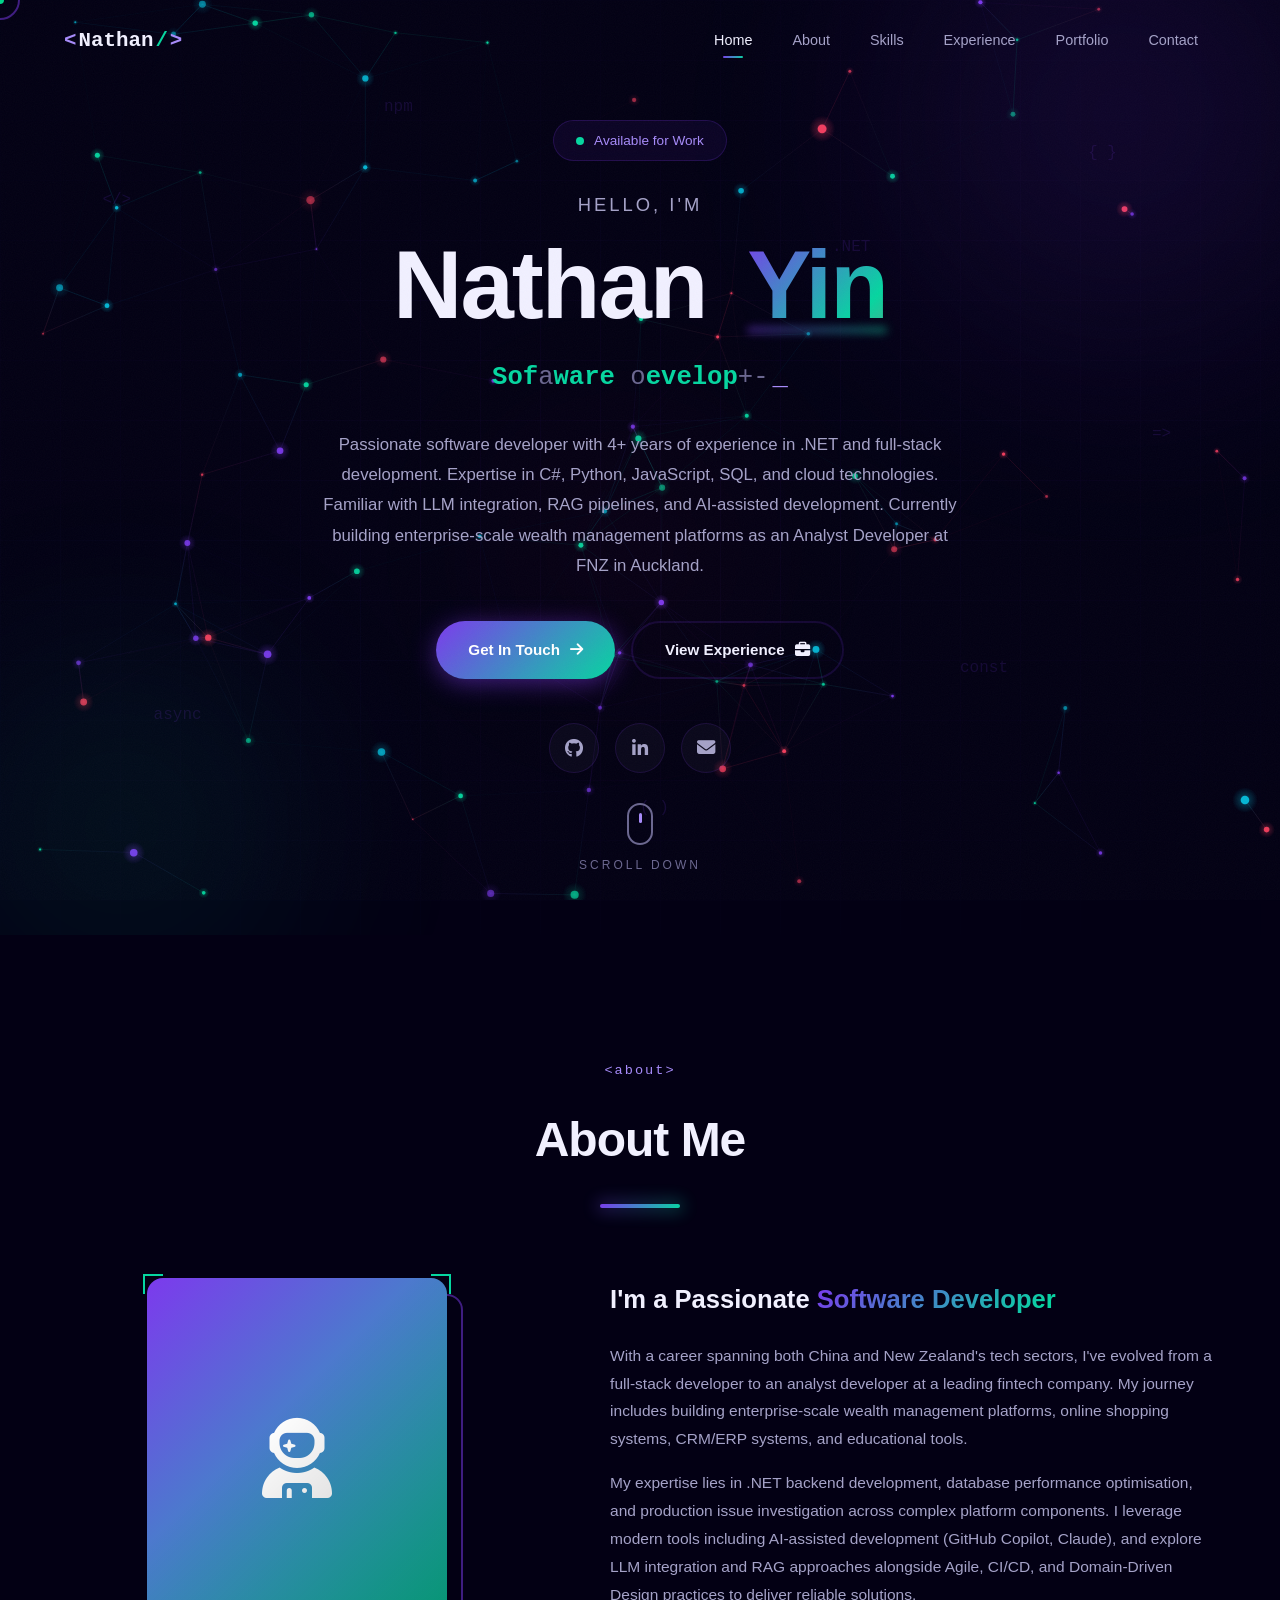
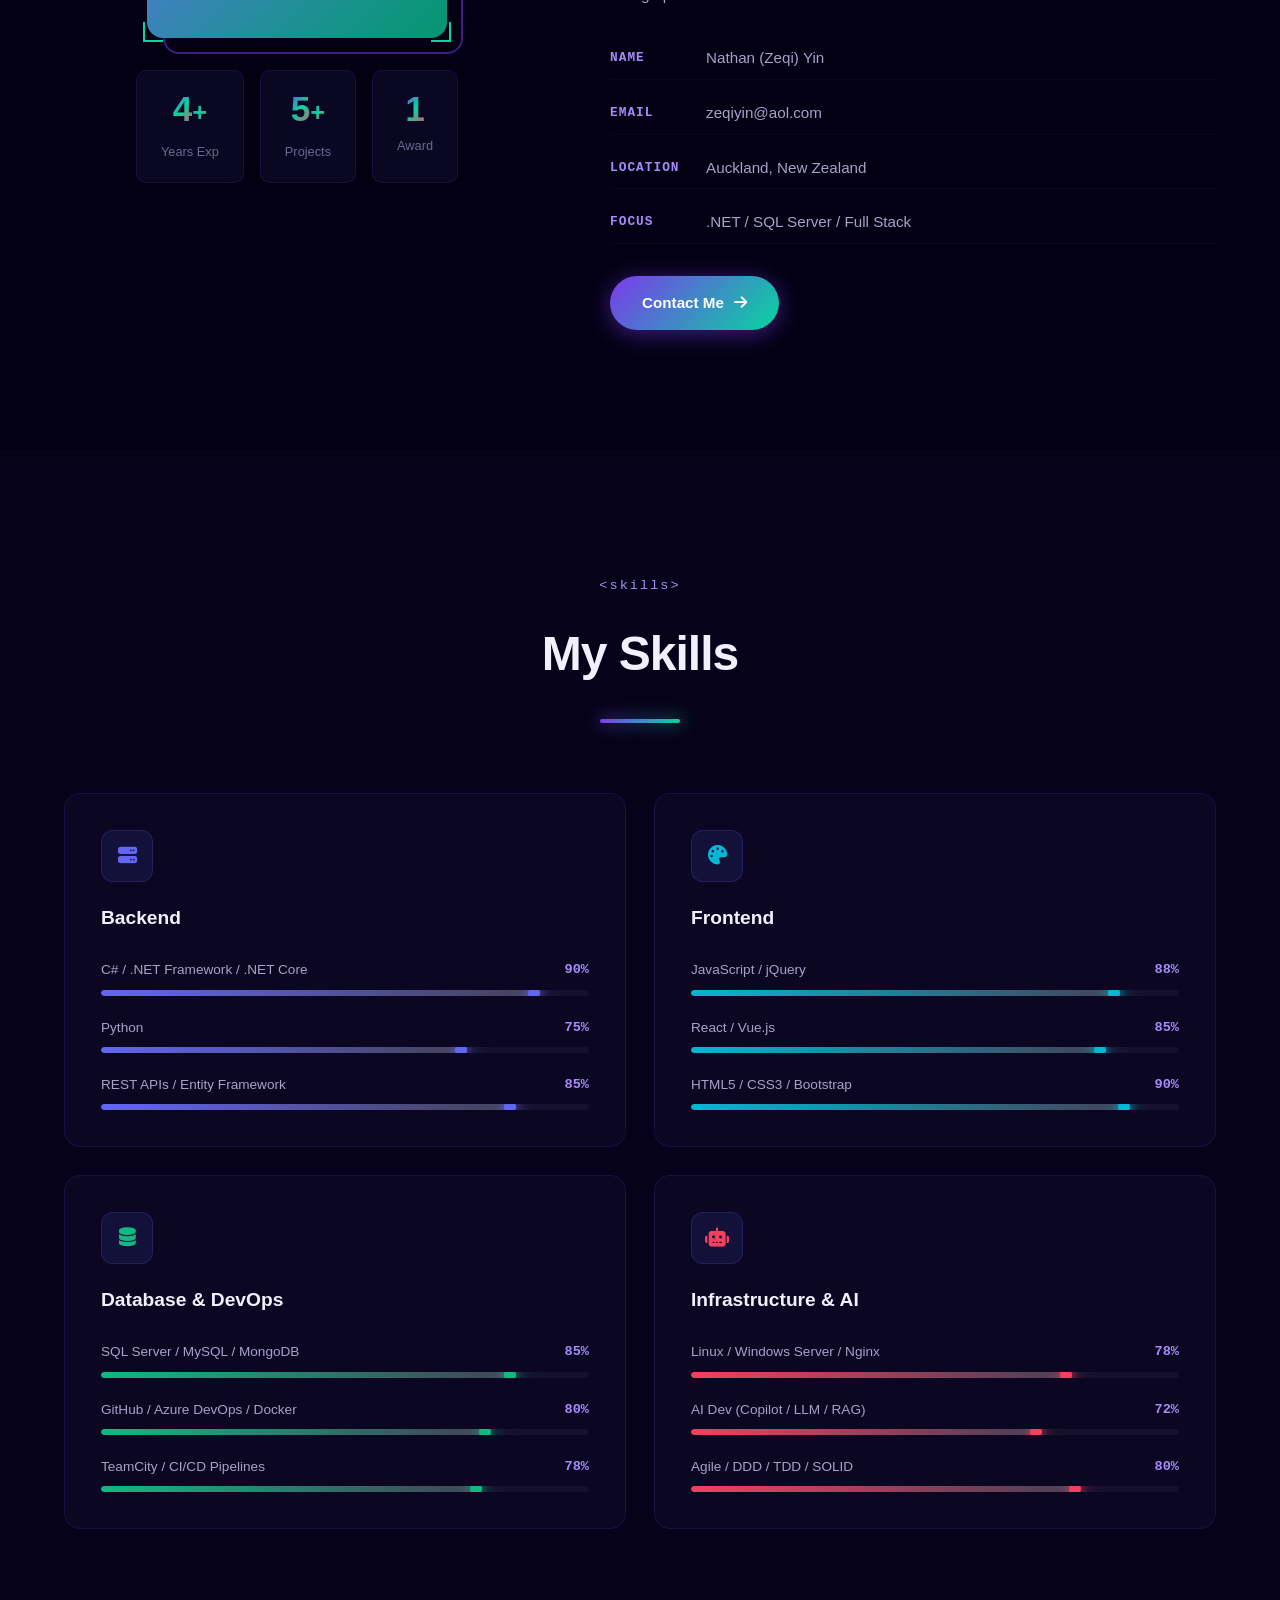
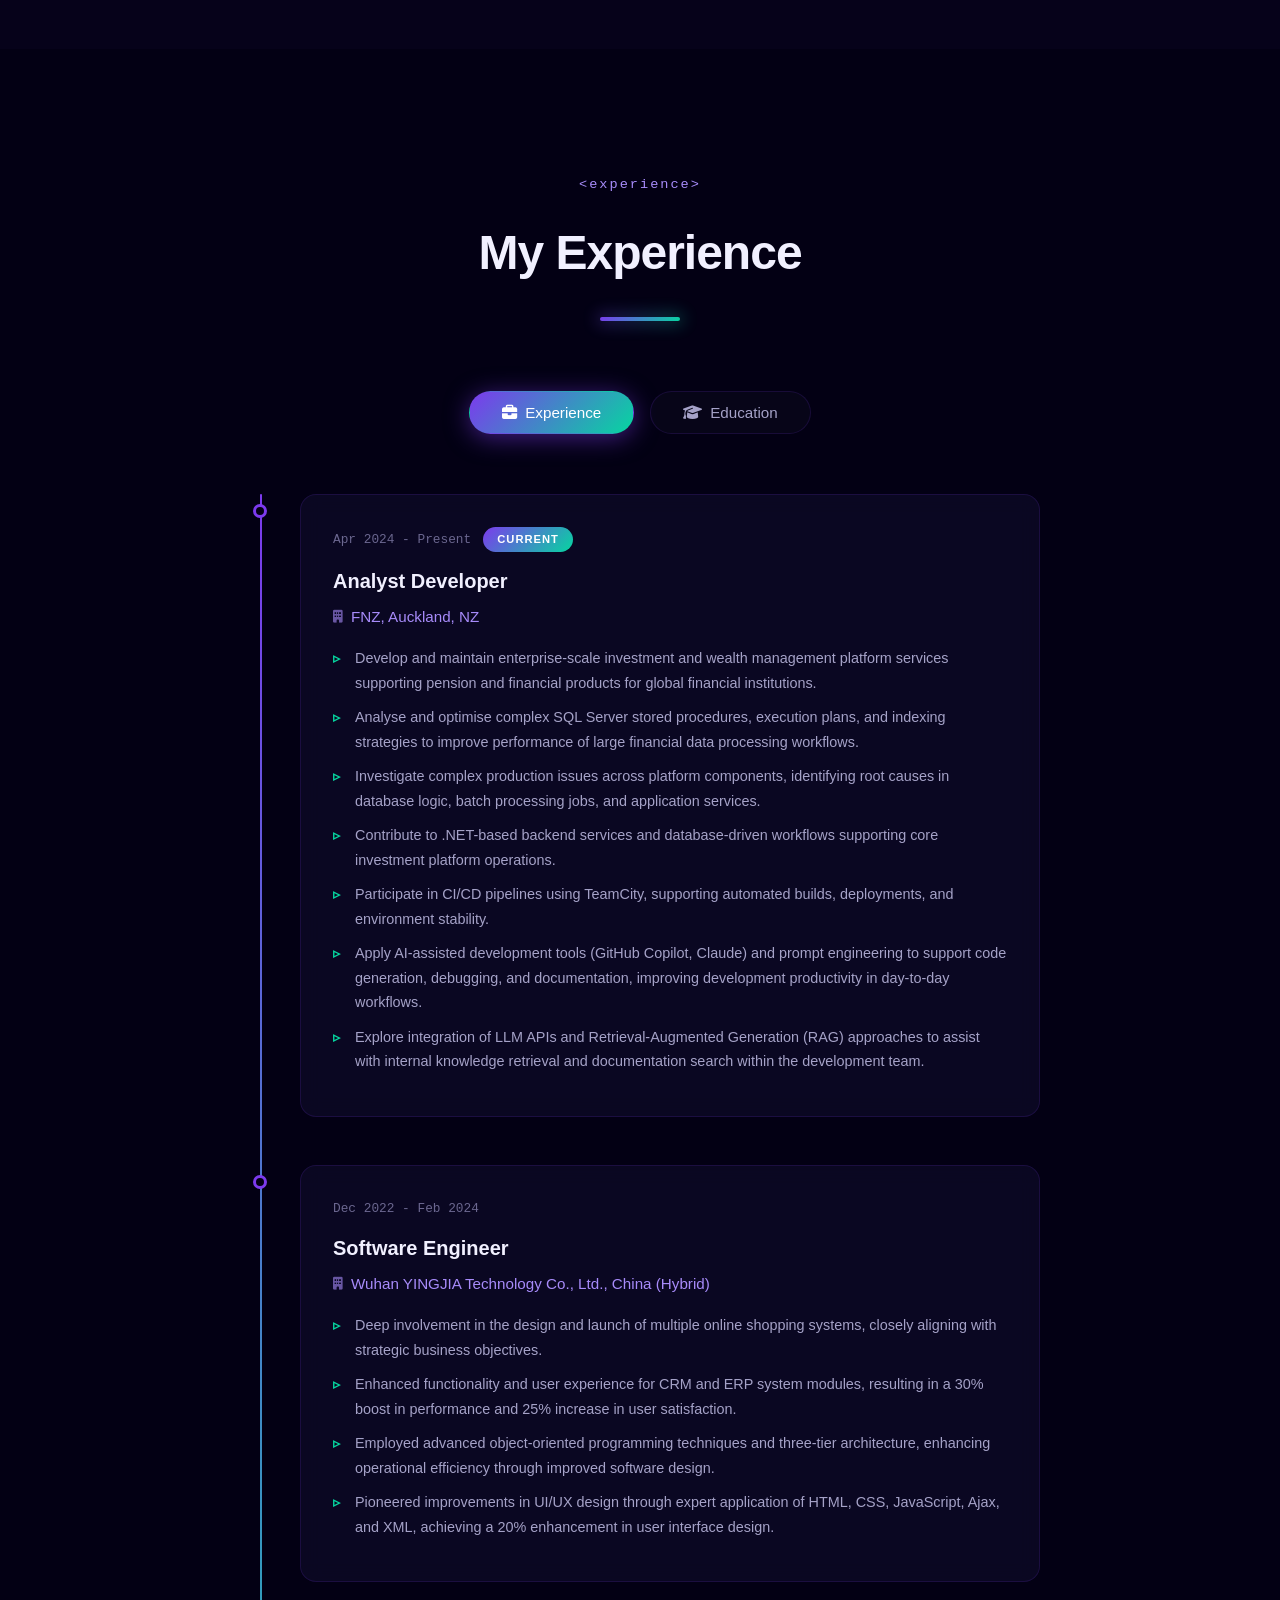
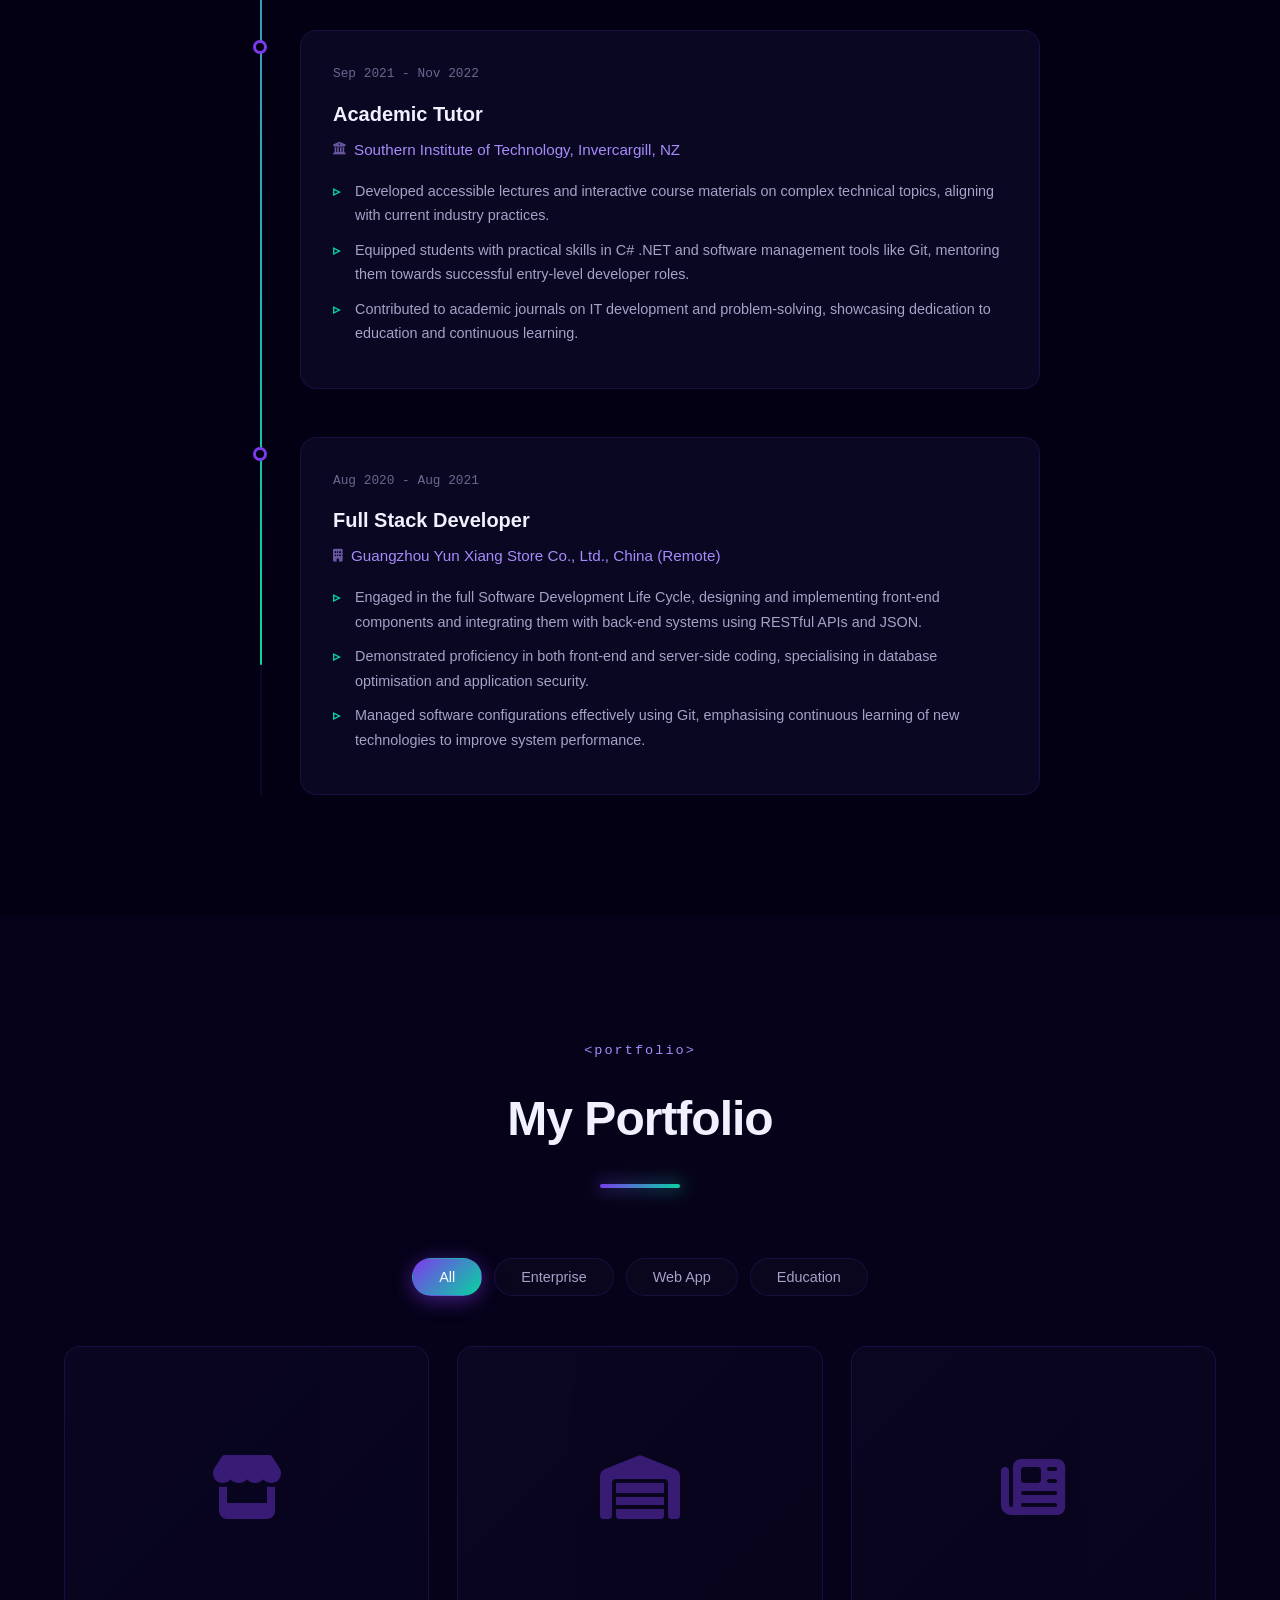
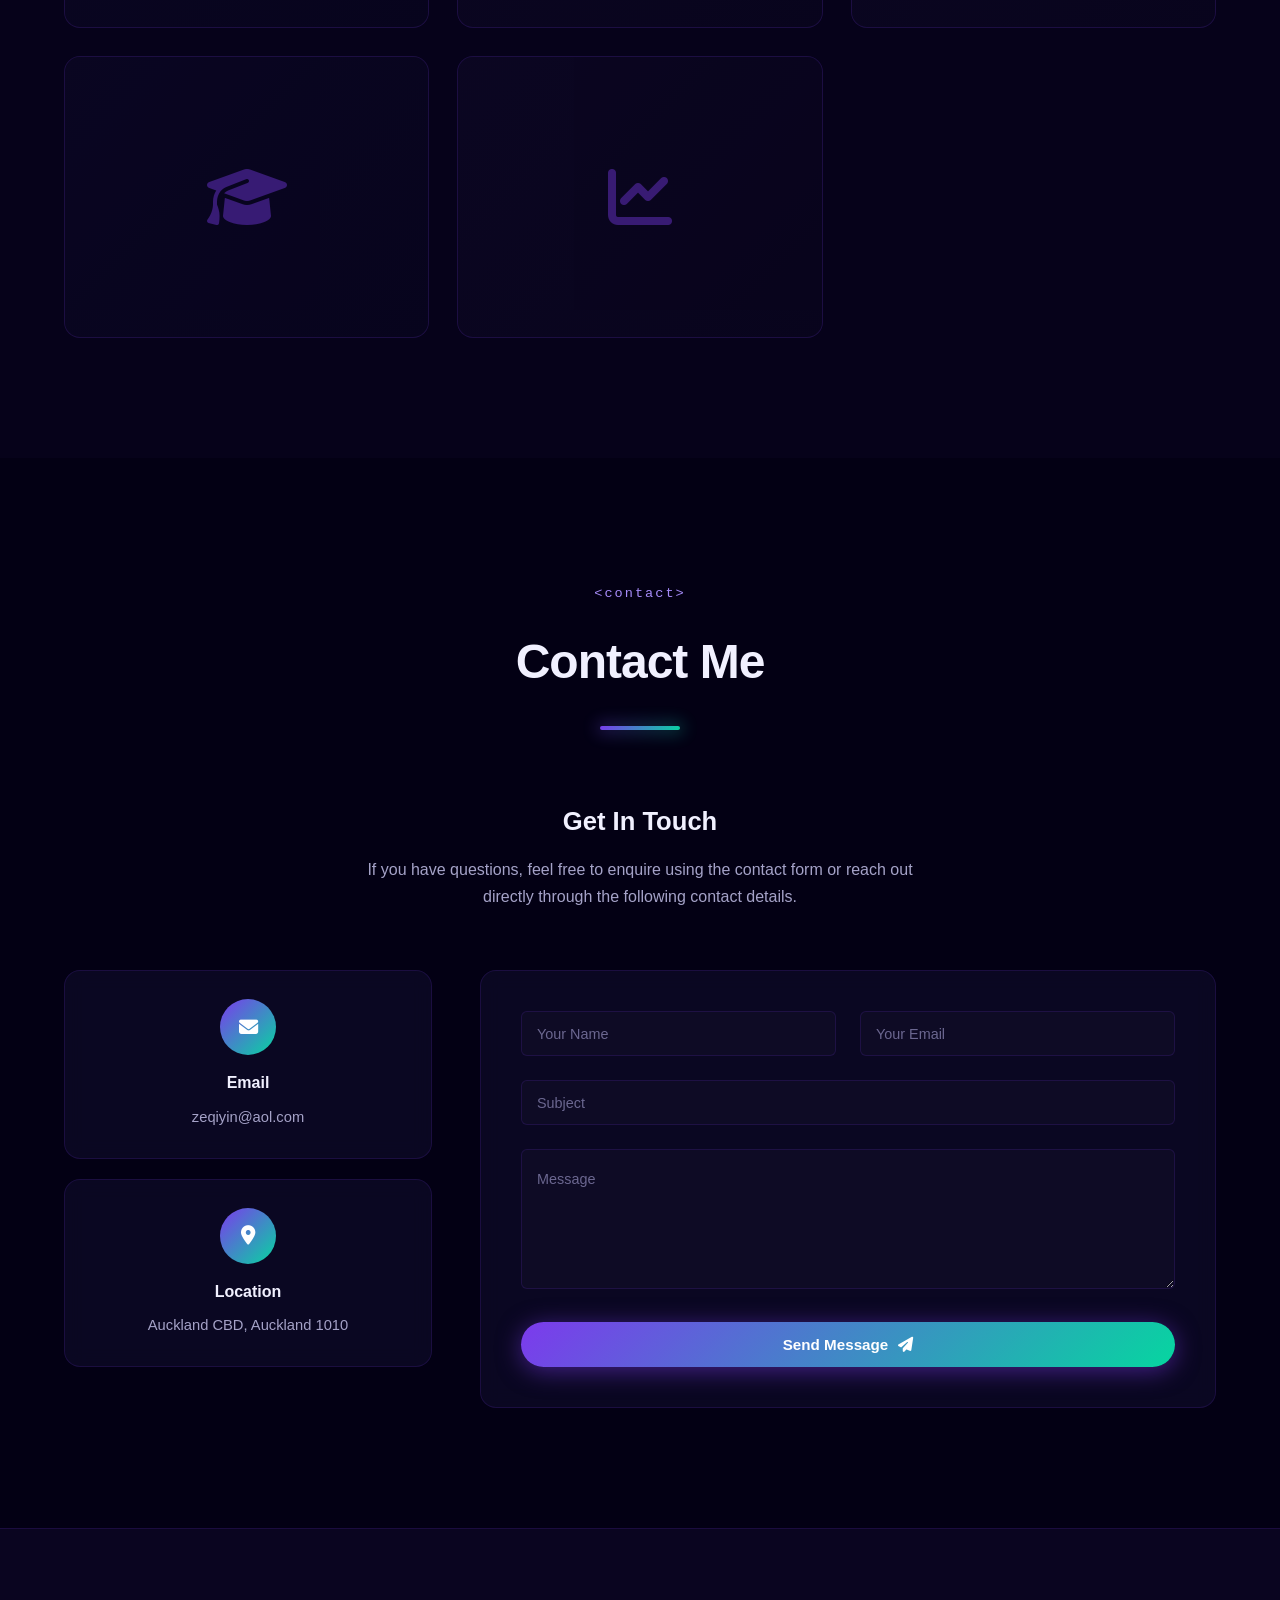
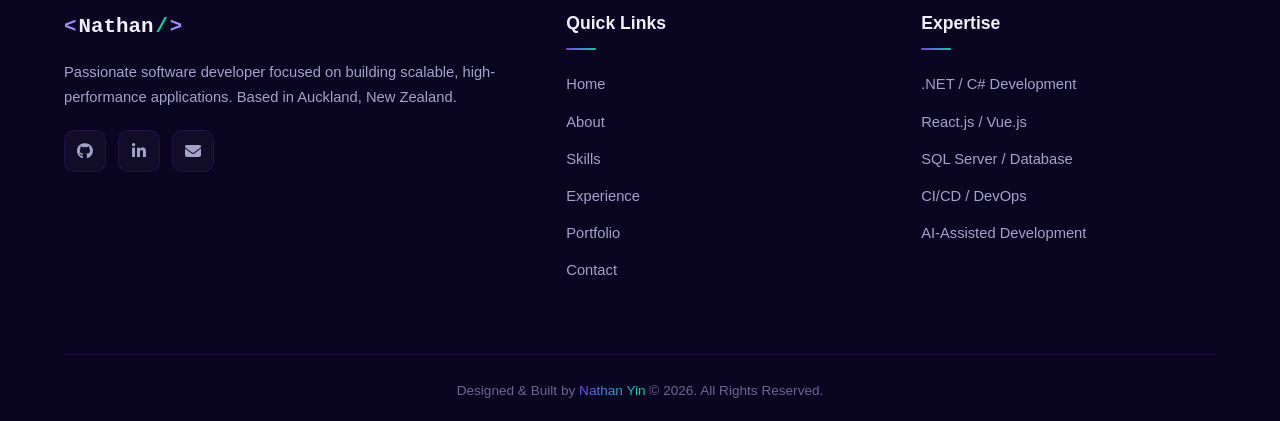
==== commit 859b5222: "Add security hardening: CSP, referrer policy, SRI, noopener" ====
--- a/index.html
+++ b/index.html
@@ -4,12 +4,17 @@
     <meta charset="UTF-8">
     <meta name="viewport" content="width=device-width, initial-scale=1.0">
     <title>Nathan Yin | Software Developer</title>
+
+    <!-- Security Headers -->
+    <meta http-equiv="Content-Security-Policy" content="default-src 'self'; script-src 'self'; style-src 'self' 'unsafe-inline' https://fonts.googleapis.com https://cdnjs.cloudflare.com; font-src 'self' https://fonts.gstatic.com https://cdnjs.cloudflare.com data:; img-src 'self' data: https:; connect-src 'self' https://formspree.io; frame-src 'none'; object-src 'none'; base-uri 'self'; form-action 'self' https://formspree.io; upgrade-insecure-requests">
+    <meta name="referrer" content="strict-origin-when-cross-origin">
+
     <link rel="icon" type="image/svg+xml" href="favicon.svg">
     <link rel="apple-touch-icon" href="favicon.svg">
     <link rel="preconnect" href="https://fonts.googleapis.com">
     <link rel="preconnect" href="https://fonts.gstatic.com" crossorigin>
     <link href="https://fonts.googleapis.com/css2?family=Inter:wght@300;400;500;600;700;800;900&family=JetBrains+Mono:wght@400;500;600;700&display=swap" rel="stylesheet">
-    <link rel="stylesheet" href="https://cdnjs.cloudflare.com/ajax/libs/font-awesome/6.4.0/css/all.min.css">
+    <link rel="stylesheet" href="https://cdnjs.cloudflare.com/ajax/libs/font-awesome/6.4.0/css/all.min.css" integrity="sha384-iw3OoTErCYJJB9mCa8LNS2hbsQ7M3C0EpIsO/H5+EGAkPGc6rk+V8i04oW/K5xq0" crossorigin="anonymous">
     <link rel="stylesheet" href="styles.css">
 </head>
 <body>
@@ -99,10 +104,10 @@
                 </a>
             </div>
             <div class="hero-social" data-animate="fade-up" data-delay="600">
-                <a href="https://github.com/Zechee" target="_blank" class="social-icon" data-magnetic title="GitHub">
+                <a href="https://github.com/Zechee" target="_blank" rel="noopener noreferrer" class="social-icon" data-magnetic title="GitHub">
                     <i class="fab fa-github"></i>
                 </a>
-                <a href="https://www.linkedin.com/in/zeqiyin/" target="_blank" class="social-icon" data-magnetic title="LinkedIn">
+                <a href="https://www.linkedin.com/in/zeqiyin/" target="_blank" rel="noopener noreferrer" class="social-icon" data-magnetic title="LinkedIn">
                     <i class="fab fa-linkedin-in"></i>
                 </a>
                 <a href="mailto:zeqiyin@aol.com" class="social-icon" data-magnetic title="Email">
@@ -541,7 +546,7 @@
                                         <span>ASP.NET Core</span><span>WebAPI</span><span>Redis</span><span>JWT</span>
                                     </div>
                                     <div class="portfolio-demo-info">Demo: yunshop / yunshop</div>
-                                    <a href="https://admin.yunshop.yzq.nz" target="_blank" class="portfolio-link">
+                                    <a href="https://admin.yunshop.yzq.nz" target="_blank" rel="noopener noreferrer" class="portfolio-link">
                                         <span>View Project</span>
                                         <i class="fas fa-external-link-alt"></i>
                                     </a>
@@ -565,7 +570,7 @@
                                         <span>.NET MVC</span><span>SqlSugar</span><span>Bootstrap</span><span>AdminLTE</span>
                                     </div>
                                     <div class="portfolio-demo-info">Demo: admin / 123456</div>
-                                    <a href="https://yxwms.yzq.nz" target="_blank" class="portfolio-link">
+                                    <a href="https://yxwms.yzq.nz" target="_blank" rel="noopener noreferrer" class="portfolio-link">
                                         <span>View Project</span>
                                         <i class="fas fa-external-link-alt"></i>
                                     </a>
@@ -589,7 +594,7 @@
                                         <span>.NET 6.0</span><span>Dapper</span><span>Layui</span><span>Echarts</span>
                                     </div>
                                     <div class="portfolio-demo-info">Demo: admin / 123456</div>
-                                    <a href="https://yxcms.yzq.nz" target="_blank" class="portfolio-link">
+                                    <a href="https://yxcms.yzq.nz" target="_blank" rel="noopener noreferrer" class="portfolio-link">
                                         <span>View Project</span>
                                         <i class="fas fa-external-link-alt"></i>
                                     </a>
@@ -613,7 +618,7 @@
                                         <span>ASP.NET</span><span>Entity Framework</span><span>jQuery</span>
                                     </div>
                                     <div class="portfolio-demo-info">Demo: admin or student_1 / 123456</div>
-                                    <a href="https://soems.yzq.nz" target="_blank" class="portfolio-link">
+                                    <a href="https://soems.yzq.nz" target="_blank" rel="noopener noreferrer" class="portfolio-link">
                                         <span>View Project</span>
                                         <i class="fas fa-external-link-alt"></i>
                                     </a>
@@ -637,7 +642,7 @@
                                         <span>ASP.NET</span><span>.NET Framework</span><span>Bootstrap</span>
                                     </div>
                                     <div class="portfolio-demo-info">Demo: admin or 20221011 / 123456</div>
-                                    <a href="https://sapms.yzq.nz" target="_blank" class="portfolio-link">
+                                    <a href="https://sapms.yzq.nz" target="_blank" rel="noopener noreferrer" class="portfolio-link">
                                         <span>View Project</span>
                                         <i class="fas fa-external-link-alt"></i>
                                     </a>
@@ -731,8 +736,8 @@
                     </a>
                     <p>Passionate software developer focused on building scalable, high-performance applications. Based in Auckland, New Zealand.</p>
                     <div class="footer-social">
-                        <a href="https://github.com/Zechee" target="_blank" data-magnetic><i class="fab fa-github"></i></a>
-                        <a href="https://www.linkedin.com/in/zeqiyin/" target="_blank" data-magnetic><i class="fab fa-linkedin-in"></i></a>
+                        <a href="https://github.com/Zechee" target="_blank" rel="noopener noreferrer" data-magnetic><i class="fab fa-github"></i></a>
+                        <a href="https://www.linkedin.com/in/zeqiyin/" target="_blank" rel="noopener noreferrer" data-magnetic><i class="fab fa-linkedin-in"></i></a>
                         <a href="mailto:zeqiyin@aol.com" data-magnetic><i class="fas fa-envelope"></i></a>
                     </div>
                 </div>
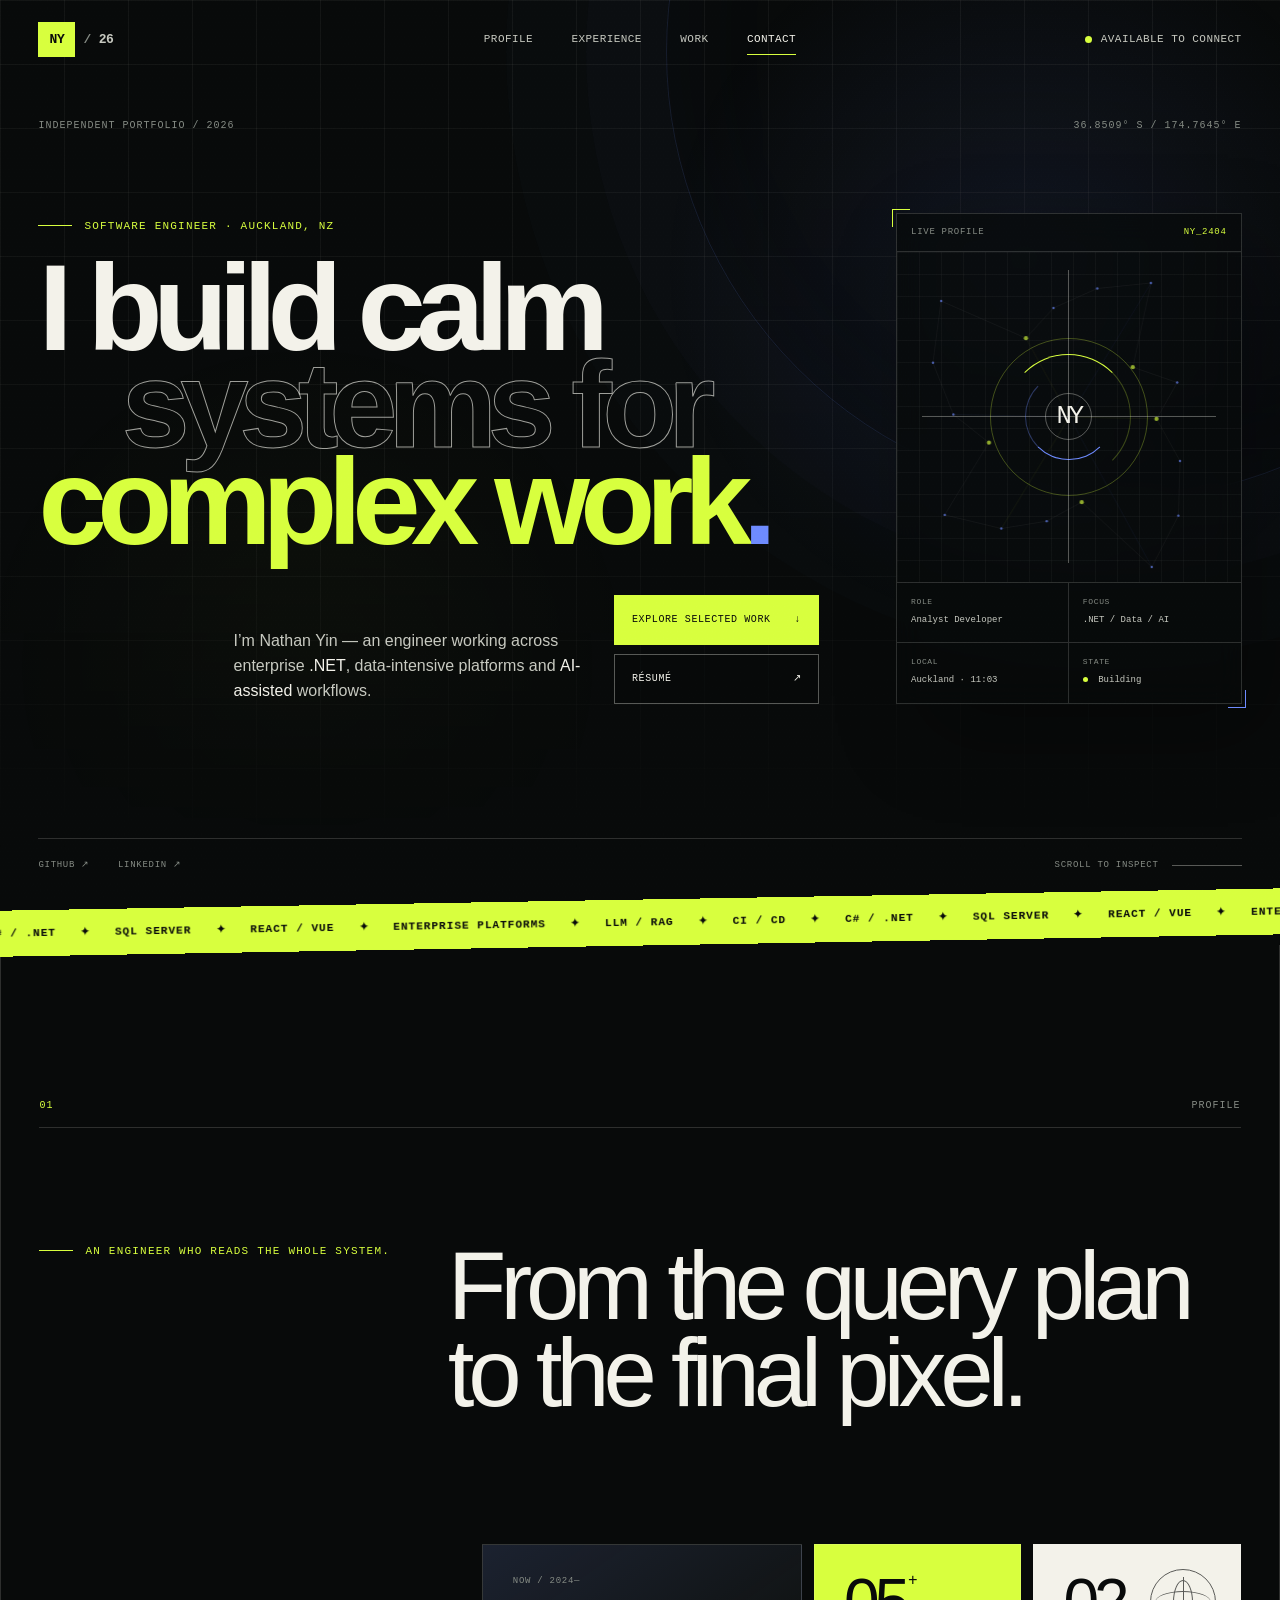
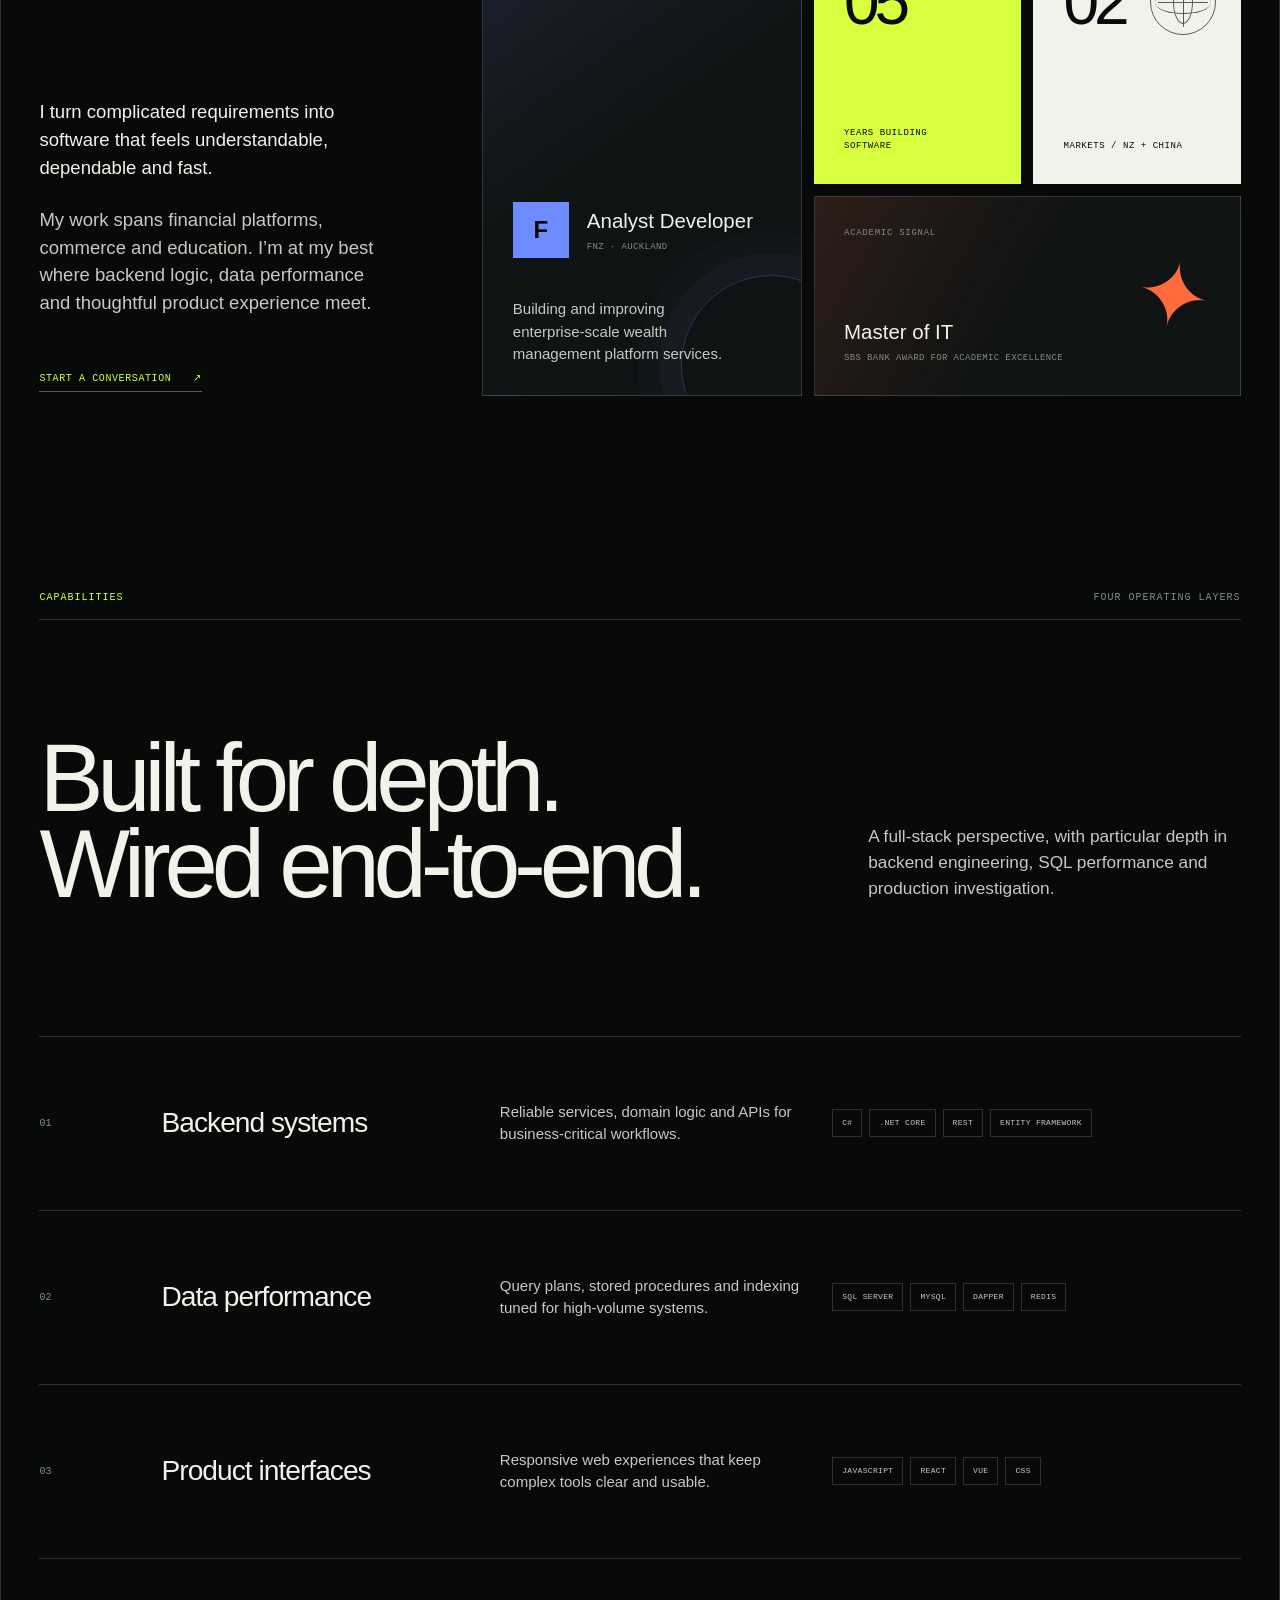
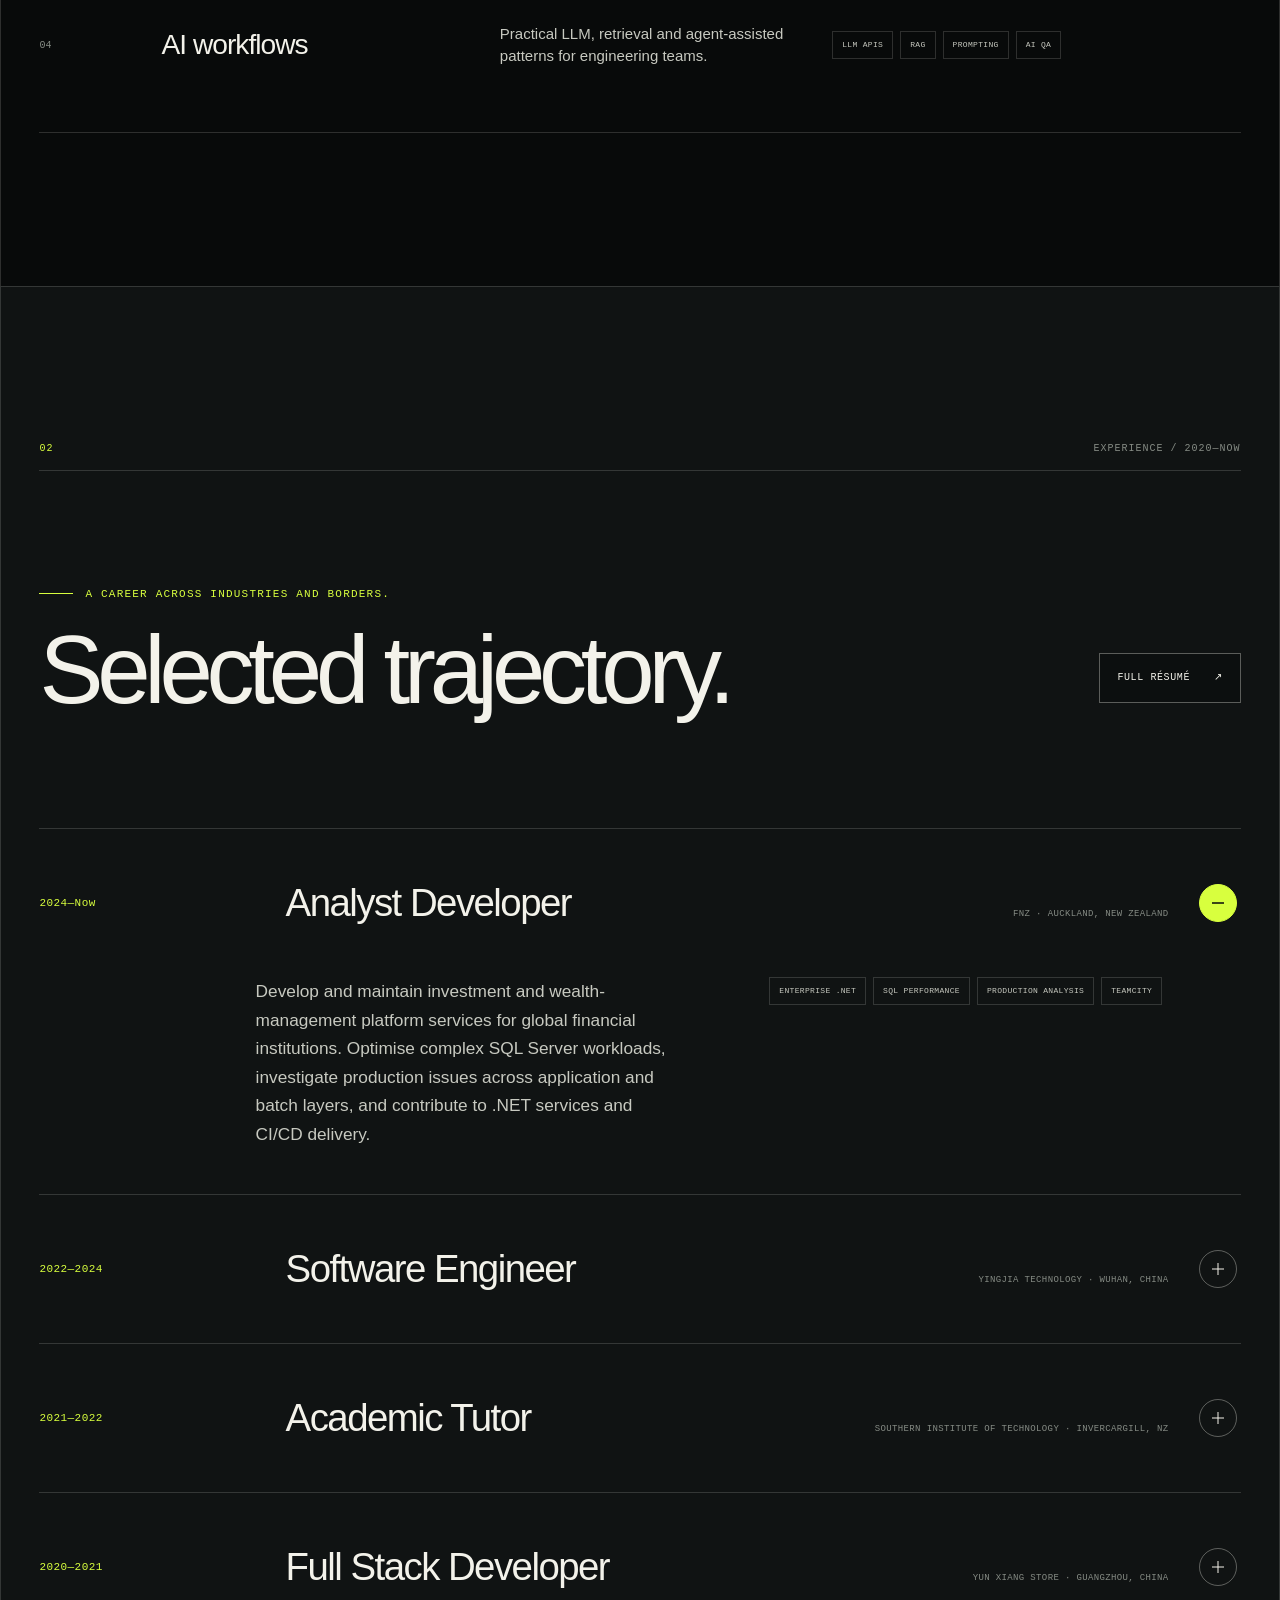
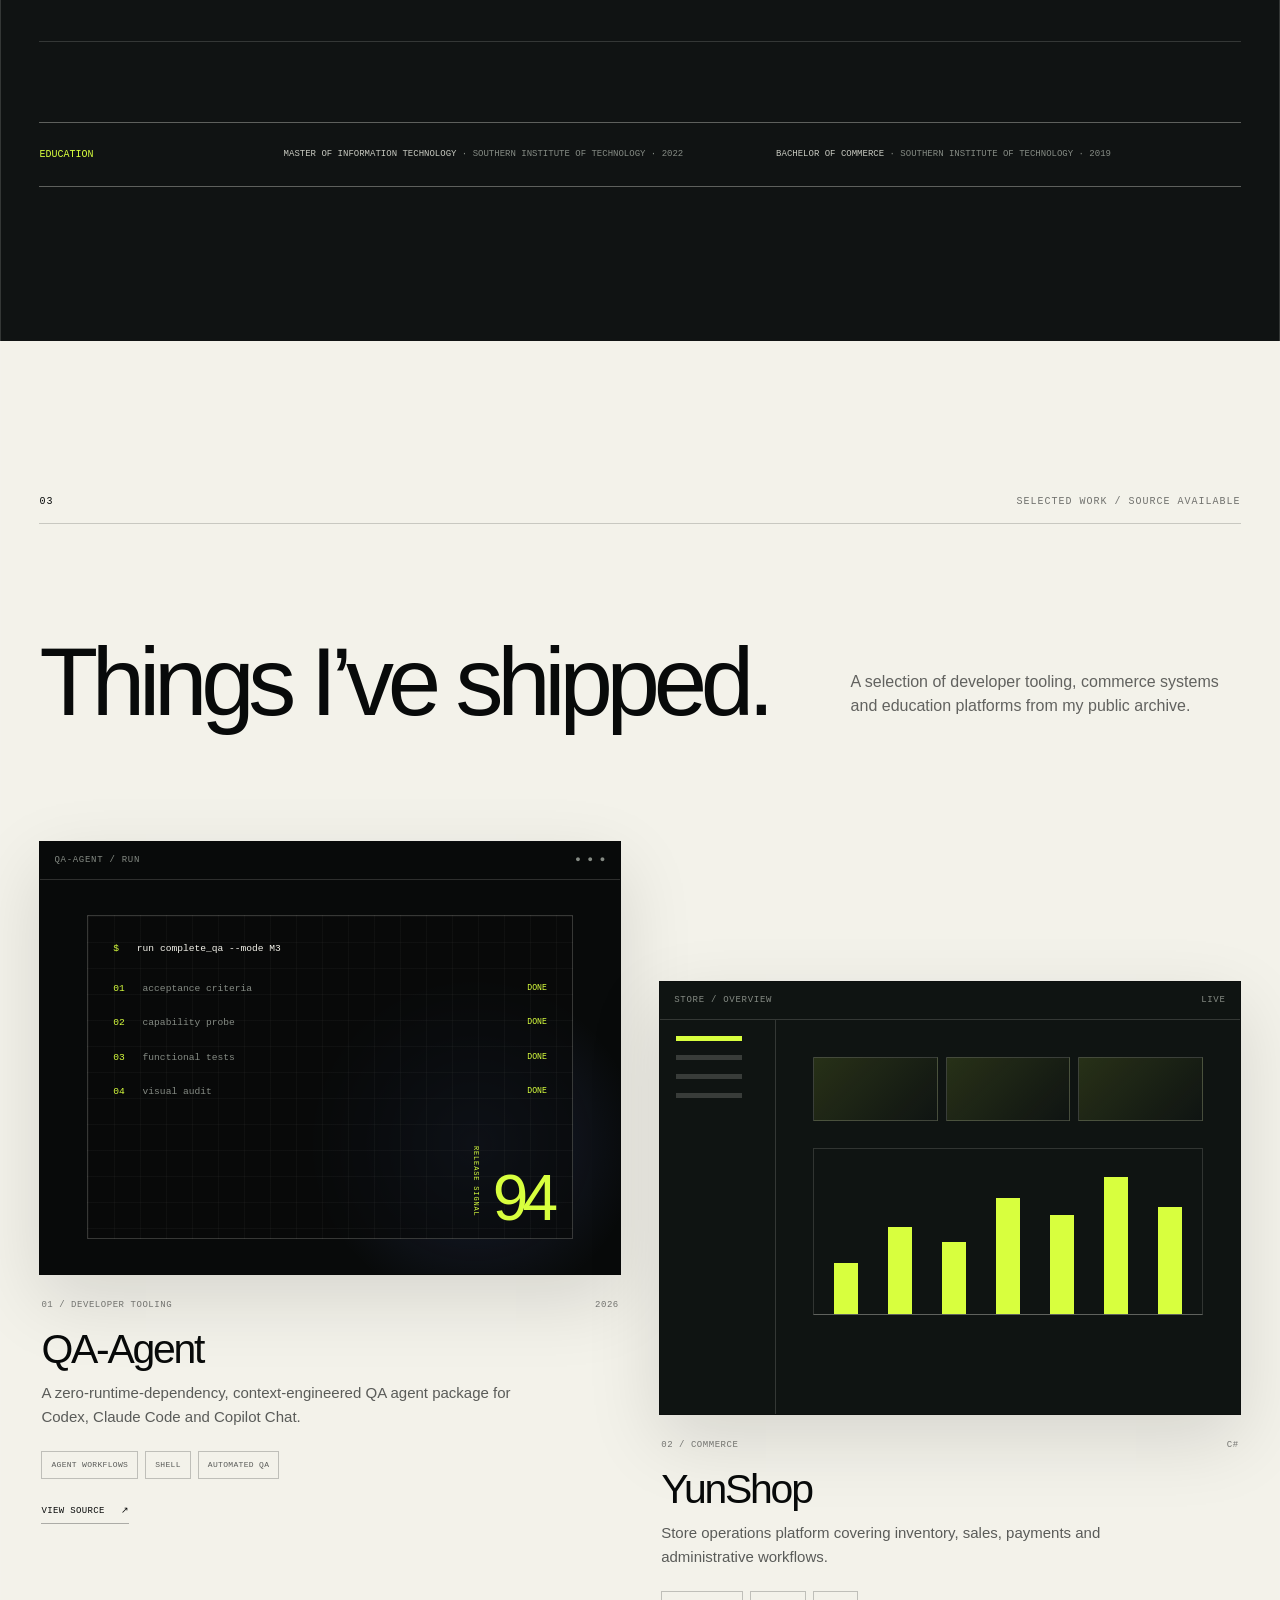
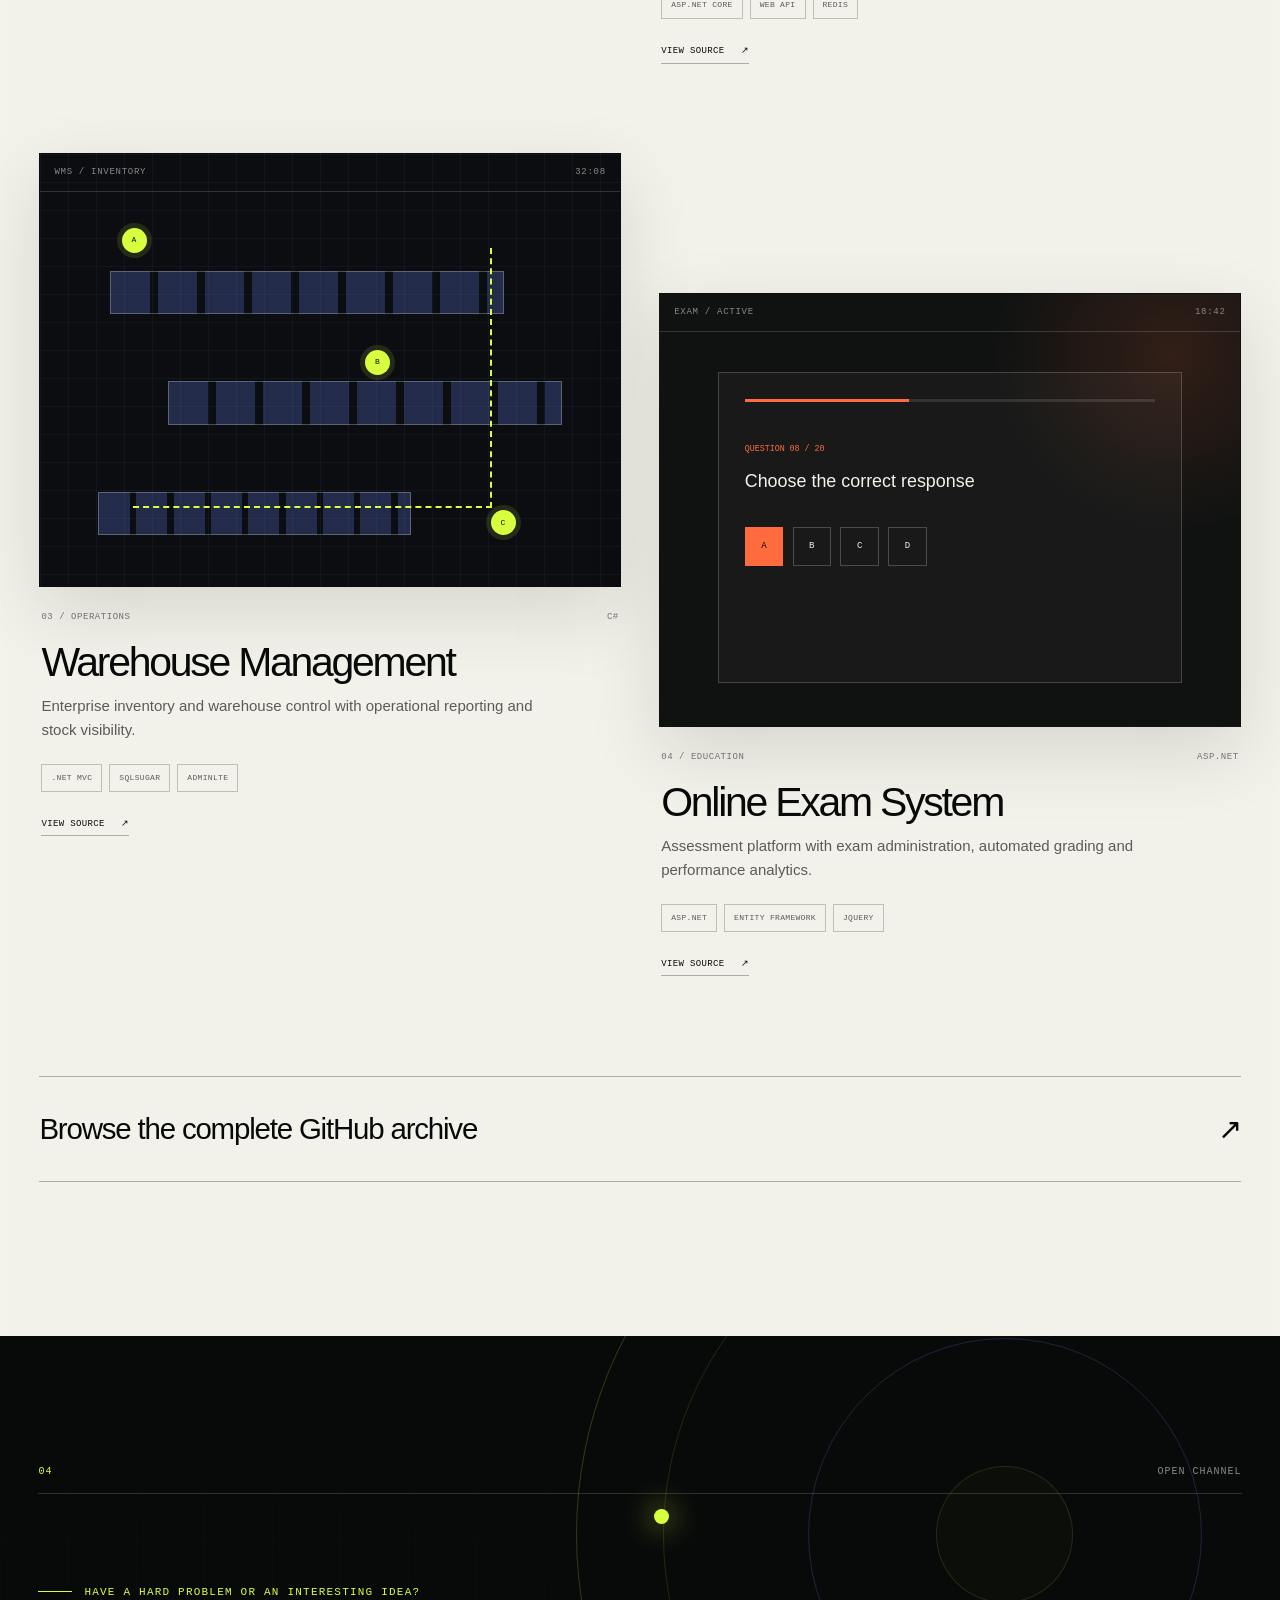
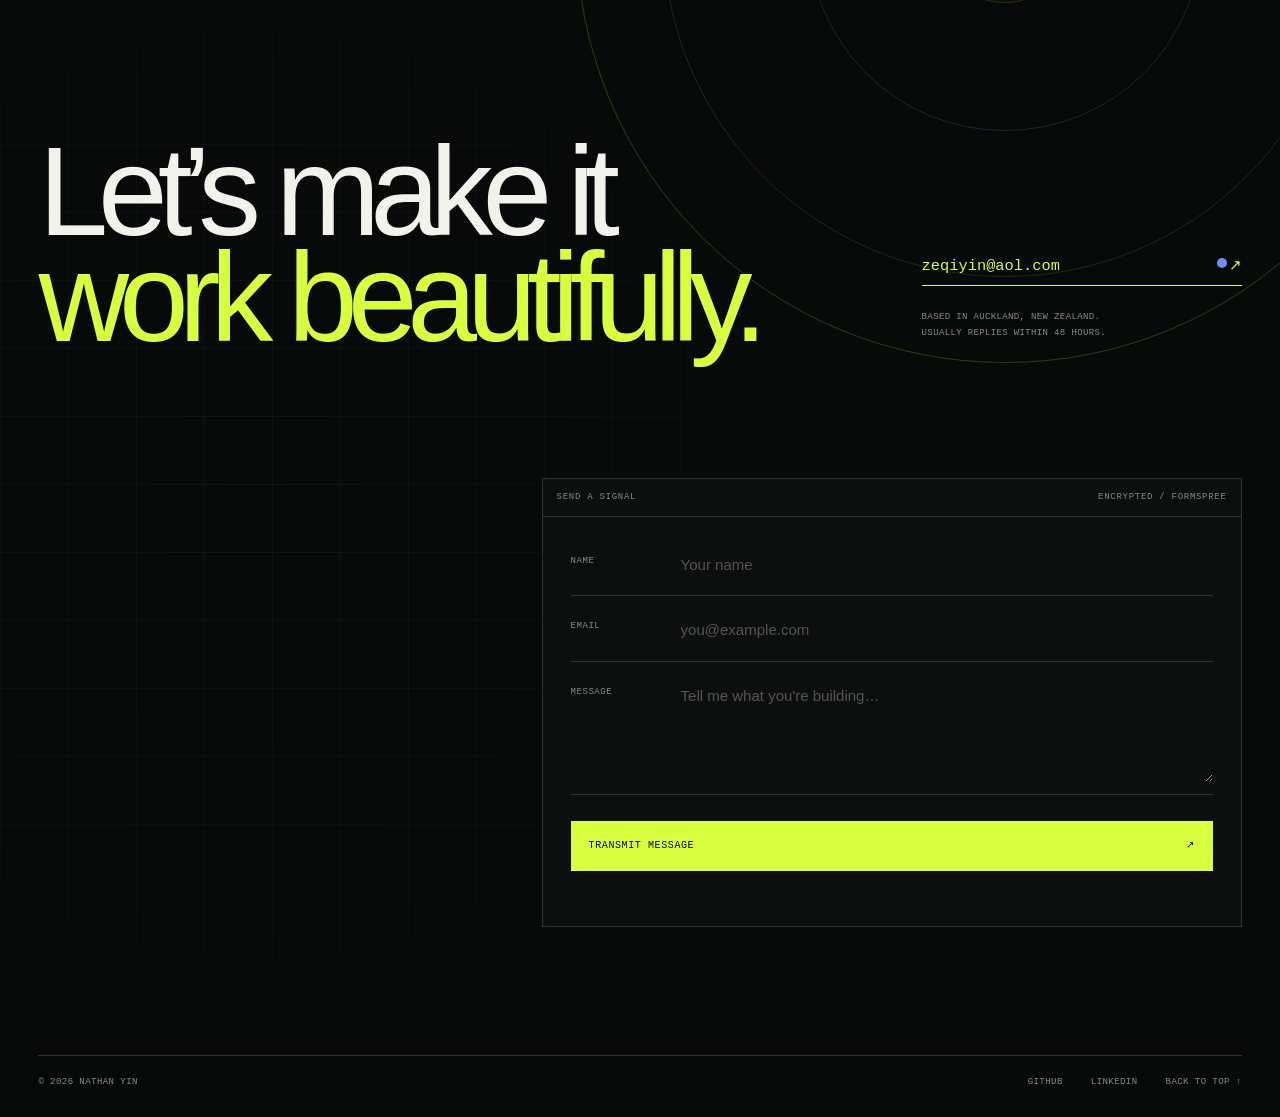
==== commit c2edd680: "Rewrite personal portfolio with new visual system" ====
--- a/index.html
+++ b/index.html
@@ -1,778 +1,657 @@
 <!DOCTYPE html>
 <html lang="en">
 <head>
-    <meta charset="UTF-8">
-    <meta name="viewport" content="width=device-width, initial-scale=1.0">
-    <title>Nathan Yin | Software Developer</title>
-
-    <!-- Security Headers -->
-    <meta http-equiv="Content-Security-Policy" content="default-src 'self'; script-src 'self'; style-src 'self' 'unsafe-inline' https://fonts.googleapis.com https://cdnjs.cloudflare.com; font-src 'self' https://fonts.gstatic.com https://cdnjs.cloudflare.com data:; img-src 'self' data: https:; connect-src 'self' https://formspree.io; frame-src 'none'; object-src 'none'; base-uri 'self'; form-action 'self' https://formspree.io; upgrade-insecure-requests">
+    <meta charset="utf-8">
+    <meta name="viewport" content="width=device-width, initial-scale=1">
+    <title>Nathan Yin — Software Engineer</title>
+    <meta name="description" content="Nathan Yin is a software engineer in Auckland building resilient .NET, data, and AI-assisted systems.">
+    <meta name="theme-color" content="#080a0a">
+    <meta name="color-scheme" content="dark">
     <meta name="referrer" content="strict-origin-when-cross-origin">
-
+    <meta http-equiv="Content-Security-Policy" content="default-src 'self'; script-src 'self'; style-src 'self' 'unsafe-inline' https://fonts.googleapis.com; font-src https://fonts.gstatic.com; img-src 'self' data:; connect-src 'self' https://formspree.io; frame-src 'none'; object-src 'none'; base-uri 'self'; form-action 'self' https://formspree.io; upgrade-insecure-requests">
+
+    <meta property="og:type" content="website">
+    <meta property="og:url" content="https://yzq.nz/">
+    <meta property="og:title" content="Nathan Yin — Software Engineer">
+    <meta property="og:description" content="Engineering calm, resilient systems for complex work. .NET, data, and AI from Auckland, New Zealand.">
+    <meta property="og:image" content="https://yzq.nz/og.png">
+    <meta property="og:image:width" content="1200">
+    <meta property="og:image:height" content="630">
+    <meta property="og:image:alt" content="Nathan Yin, Software Engineer — .NET, Data and AI">
+    <meta name="twitter:card" content="summary_large_image">
+    <meta name="twitter:title" content="Nathan Yin — Software Engineer">
+    <meta name="twitter:description" content="Engineering calm, resilient systems for complex work.">
+    <meta name="twitter:image" content="https://yzq.nz/og.png">
+
+    <link rel="canonical" href="https://yzq.nz/">
     <link rel="icon" type="image/svg+xml" href="favicon.svg">
-    <link rel="apple-touch-icon" href="favicon.svg">
     <link rel="preconnect" href="https://fonts.googleapis.com">
     <link rel="preconnect" href="https://fonts.gstatic.com" crossorigin>
-    <link href="https://fonts.googleapis.com/css2?family=Inter:wght@300;400;500;600;700;800;900&family=JetBrains+Mono:wght@400;500;600;700&display=swap" rel="stylesheet">
-    <link rel="stylesheet" href="https://cdnjs.cloudflare.com/ajax/libs/font-awesome/6.4.0/css/all.min.css" integrity="sha384-iw3OoTErCYJJB9mCa8LNS2hbsQ7M3C0EpIsO/H5+EGAkPGc6rk+V8i04oW/K5xq0" crossorigin="anonymous">
+    <link href="https://fonts.googleapis.com/css2?family=IBM+Plex+Mono:wght@400;500;600&amp;family=Space+Grotesk:wght@400;500;600;700&amp;display=swap" rel="stylesheet">
     <link rel="stylesheet" href="styles.css">
 </head>
 <body>
-    <!-- Custom Cursor -->
-    <div class="cursor-dot" id="cursorDot"></div>
-    <div class="cursor-outline" id="cursorOutline"></div>
-
-    <!-- Noise Overlay -->
-    <div class="noise-overlay"></div>
-
-    <!-- Particle Canvas -->
-    <canvas id="particleCanvas"></canvas>
-
-    <!-- Navigation -->
-    <nav class="navbar" id="navbar">
-        <div class="nav-container">
-            <a href="#" class="nav-logo">
-                <span class="logo-bracket">&lt;</span>
-                <span class="logo-text">Nathan</span>
-                <span class="logo-slash"> /</span>
-                <span class="logo-bracket">&gt;</span>
-            </a>
-            <div class="nav-menu" id="navMenu">
-                <a href="#home" class="nav-link active" data-magnetic>Home</a>
-                <a href="#about" class="nav-link" data-magnetic>About</a>
-                <a href="#skills" class="nav-link" data-magnetic>Skills</a>
-                <a href="#experience" class="nav-link" data-magnetic>Experience</a>
-                <a href="#projects" class="nav-link" data-magnetic>Portfolio</a>
-                <a href="#contact" class="nav-link" data-magnetic>Contact</a>
-            </div>
-            <button class="nav-toggle" id="navToggle" aria-label="Toggle menu">
-                <span></span>
-                <span></span>
-                <span></span>
-            </button>
-        </div>
-    </nav>
-
-    <!-- ==================== HERO SECTION ==================== -->
-    <section class="hero" id="home">
-        <div class="hero-grid-bg"></div>
-        <div class="hero-gradient-sphere sphere-1"></div>
-        <div class="hero-gradient-sphere sphere-2"></div>
-        <div class="hero-gradient-sphere sphere-3"></div>
-
-        <!-- Floating Code Elements -->
-        <div class="floating-elements">
-            <span class="float-code" style="--delay: 0s; --x: 8%; --y: 20%;">&lt;/&gt;</span>
-            <span class="float-code" style="--delay: 2s; --x: 85%; --y: 15%;">{ }</span>
-            <span class="float-code" style="--delay: 4s; --x: 75%; --y: 70%;">const</span>
-            <span class="float-code" style="--delay: 1s; --x: 12%; --y: 75%;">async</span>
-            <span class="float-code" style="--delay: 3s; --x: 90%; --y: 45%;">=&gt;</span>
-            <span class="float-code" style="--delay: 5s; --x: 50%; --y: 85%;">( )</span>
-            <span class="float-code" style="--delay: 1.5s; --x: 30%; --y: 10%;">npm</span>
-            <span class="float-code" style="--delay: 3.5s; --x: 65%; --y: 25%;">.NET</span>
-        </div>
-
-        <div class="hero-content">
-            <div class="hero-badge" data-animate="fade-up" data-delay="0">
-                <span class="badge-pulse"></span>
-                <span>Available for Work</span>
-            </div>
-            <p class="hero-greeting" data-animate="fade-up" data-delay="100">Hello, I'm</p>
-            <h1 class="hero-name" data-animate="fade-up" data-delay="200">
-                <span class="name-nathan">Nathan</span>
-                <span class="name-yin">Yin</span>
-            </h1>
-            <div class="hero-role" data-animate="fade-up" data-delay="300">
-                <span class="role-text" id="roleText"></span>
-                <span class="role-cursor">_</span>
-            </div>
-            <p class="hero-description" data-animate="fade-up" data-delay="400">
-                Passionate software developer with 4+ years of experience in .NET and full-stack development.
-                Expertise in C#, Python, JavaScript, SQL, and cloud technologies. Familiar with LLM integration,
-                RAG pipelines, and AI-assisted development. Currently building enterprise-scale wealth management
-                platforms as an Analyst Developer at FNZ in Auckland.
-            </p>
-            <div class="hero-buttons" data-animate="fade-up" data-delay="500">
-                <a href="#contact" class="btn btn-primary" data-magnetic>
-                    <span class="btn-text">Get In Touch</span>
-                    <span class="btn-icon"><i class="fas fa-arrow-right"></i></span>
-                    <span class="btn-glow"></span>
+    <a class="skip-link" href="#main">Skip to content</a>
+
+    <div class="site-noise" aria-hidden="true"></div>
+    <div class="cursor-aura" aria-hidden="true"></div>
+
+    <header class="site-header" id="siteHeader">
+        <a class="brand" href="#top" aria-label="Nathan Yin — back to top">
+            <span class="brand-mark">NY</span>
+            <span class="brand-separator">/</span>
+            <span class="brand-year">26</span>
+        </a>
+
+        <nav class="desktop-nav" aria-label="Main navigation">
+            <a href="#about">Profile</a>
+            <a href="#experience">Experience</a>
+            <a href="#work">Work</a>
+            <a href="#contact">Contact</a>
+        </nav>
+
+        <a class="header-status" href="mailto:zeqiyin@aol.com">
+            <span class="status-dot"></span>
+            <span>Available to connect</span>
+        </a>
+
+        <button class="menu-toggle" type="button" aria-label="Open navigation" aria-expanded="false" aria-controls="mobileNav">
+            <span></span>
+            <span></span>
+        </button>
+
+        <nav class="mobile-nav" id="mobileNav" aria-label="Mobile navigation">
+            <a href="#about"><span>01</span>Profile</a>
+            <a href="#experience"><span>02</span>Experience</a>
+            <a href="#work"><span>03</span>Work</a>
+            <a href="#contact"><span>04</span>Contact</a>
+        </nav>
+    </header>
+
+    <main id="main">
+        <section class="hero" id="top" aria-labelledby="hero-title">
+            <div class="hero-grid" aria-hidden="true"></div>
+
+            <div class="hero-topline">
+                <span>Independent portfolio / 2026</span>
+                <span class="hero-coordinates">36.8509° S / 174.7645° E</span>
+            </div>
+
+            <div class="hero-layout">
+                <div class="hero-copy">
+                    <p class="eyebrow reveal">Software engineer · Auckland, NZ</p>
+                    <h1 id="hero-title" class="hero-title">
+                        <span class="title-line title-line-one">I build calm</span>
+                        <span class="title-line title-line-two">systems for</span>
+                        <span class="title-line title-line-three">
+                            complex work<span class="title-stop">.</span>
+                        </span>
+                    </h1>
+                    <div class="hero-intro reveal">
+                        <p>
+                            I’m Nathan Yin — an engineer working across enterprise
+                            <strong>.NET</strong>, data-intensive platforms and
+                            <strong>AI-assisted</strong> workflows.
+                        </p>
+                        <div class="hero-actions">
+                            <a class="button button-primary magnetic" href="#work">
+                                <span>Explore selected work</span>
+                                <span aria-hidden="true">↓</span>
+                            </a>
+                            <a class="button button-quiet magnetic" href="CV/Nathan%20Yin%20Resume%20PDF.pdf" target="_blank" rel="noopener noreferrer">
+                                <span>Résumé</span>
+                                <span aria-hidden="true">↗</span>
+                            </a>
+                        </div>
+                    </div>
+                </div>
+
+                <aside class="signal-panel reveal" aria-label="Nathan's current profile">
+                    <div class="signal-panel-head">
+                        <span>Live profile</span>
+                        <span class="signal-id">NY_2404</span>
+                    </div>
+                    <div class="signal-canvas-wrap" aria-hidden="true">
+                        <canvas id="signalCanvas"></canvas>
+                        <div class="signal-core">
+                            <span class="signal-orbit orbit-one"></span>
+                            <span class="signal-orbit orbit-two"></span>
+                            <span class="signal-orbit orbit-three"></span>
+                            <span class="signal-monogram">NY</span>
+                        </div>
+                    </div>
+                    <dl class="signal-data">
+                        <div>
+                            <dt>Role</dt>
+                            <dd>Analyst Developer</dd>
+                        </div>
+                        <div>
+                            <dt>Focus</dt>
+                            <dd>.NET / Data / AI</dd>
+                        </div>
+                        <div>
+                            <dt>Local</dt>
+                            <dd id="localTime">Auckland · --:--</dd>
+                        </div>
+                        <div>
+                            <dt>State</dt>
+                            <dd><span class="status-dot"></span> Building</dd>
+                        </div>
+                    </dl>
+                </aside>
+            </div>
+
+            <div class="hero-footer">
+                <nav class="hero-socials" aria-label="Social links">
+                    <a href="https://github.com/Zechee" target="_blank" rel="noopener noreferrer">GitHub ↗</a>
+                    <a href="https://www.linkedin.com/in/zeqiyin/" target="_blank" rel="noopener noreferrer">LinkedIn ↗</a>
+                </nav>
+                <a class="scroll-cue" href="#about">
+                    <span>Scroll to inspect</span>
+                    <span class="scroll-line" aria-hidden="true"></span>
                 </a>
-                <a href="#experience" class="btn btn-ghost" data-magnetic>
-                    <span class="btn-text">View Experience</span>
-                    <span class="btn-icon"><i class="fas fa-briefcase"></i></span>
+            </div>
+        </section>
+
+        <section class="ticker" aria-label="Technical focus">
+            <div class="ticker-track">
+                <span>C# / .NET</span><i>✦</i>
+                <span>SQL Server</span><i>✦</i>
+                <span>React / Vue</span><i>✦</i>
+                <span>Enterprise Platforms</span><i>✦</i>
+                <span>LLM / RAG</span><i>✦</i>
+                <span>CI / CD</span><i>✦</i>
+                <span>C# / .NET</span><i>✦</i>
+                <span>SQL Server</span><i>✦</i>
+                <span>React / Vue</span><i>✦</i>
+                <span>Enterprise Platforms</span><i>✦</i>
+                <span>LLM / RAG</span><i>✦</i>
+                <span>CI / CD</span><i>✦</i>
+            </div>
+        </section>
+
+        <section class="section profile-section" id="about" aria-labelledby="profile-title">
+            <div class="section-index reveal">
+                <span>01</span>
+                <span>Profile</span>
+            </div>
+
+            <div class="profile-heading">
+                <p class="section-kicker reveal">An engineer who reads the whole system.</p>
+                <h2 id="profile-title" class="display-heading reveal">
+                    From the query plan<br>
+                    to the final pixel.
+                </h2>
+            </div>
+
+            <div class="profile-grid">
+                <article class="profile-statement reveal">
+                    <p>
+                        I turn complicated requirements into software that feels
+                        understandable, dependable and fast.
+                    </p>
+                    <p>
+                        My work spans financial platforms, commerce and education.
+                        I’m at my best where backend logic, data performance and
+                        thoughtful product experience meet.
+                    </p>
+                    <a class="text-link" href="mailto:zeqiyin@aol.com">
+                        Start a conversation <span aria-hidden="true">↗</span>
+                    </a>
+                </article>
+
+                <div class="profile-bento">
+                    <article class="bento-card bento-now reveal">
+                        <span class="card-label">Now / 2024—</span>
+                        <div class="bento-company">
+                            <span class="company-mark">F</span>
+                            <div>
+                                <h3>Analyst Developer</h3>
+                                <p>FNZ · Auckland</p>
+                            </div>
+                        </div>
+                        <p class="bento-copy">
+                            Building and improving enterprise-scale wealth
+                            management platform services.
+                        </p>
+                    </article>
+
+                    <article class="bento-card bento-metric bento-years reveal">
+                        <span class="metric-value">05<sup>+</sup></span>
+                        <span class="metric-label">Years building software</span>
+                    </article>
+
+                    <article class="bento-card bento-metric bento-world reveal">
+                        <span class="mini-globe" aria-hidden="true">
+                            <i></i><i></i><i></i>
+                        </span>
+                        <span class="metric-value">02</span>
+                        <span class="metric-label">Markets / NZ + China</span>
+                    </article>
+
+                    <article class="bento-card bento-award reveal">
+                        <span class="card-label">Academic signal</span>
+                        <span class="award-glyph" aria-hidden="true">✦</span>
+                        <div>
+                            <h3>Master of IT</h3>
+                            <p>SBS Bank Award for Academic Excellence</p>
+                        </div>
+                    </article>
+                </div>
+            </div>
+        </section>
+
+        <section class="section capabilities-section" aria-labelledby="capabilities-title">
+            <div class="section-index reveal">
+                <span>Capabilities</span>
+                <span>Four operating layers</span>
+            </div>
+
+            <div class="capabilities-intro">
+                <h2 id="capabilities-title" class="display-heading reveal">
+                    Built for depth.<br>
+                    Wired end-to-end.
+                </h2>
+                <p class="reveal">
+                    A full-stack perspective, with particular depth in backend
+                    engineering, SQL performance and production investigation.
+                </p>
+            </div>
+
+            <div class="capability-list">
+                <article class="capability-row reveal">
+                    <span class="capability-number">01</span>
+                    <h3>Backend systems</h3>
+                    <p>Reliable services, domain logic and APIs for business-critical workflows.</p>
+                    <ul aria-label="Backend technologies">
+                        <li>C#</li><li>.NET Core</li><li>REST</li><li>Entity Framework</li>
+                    </ul>
+                </article>
+                <article class="capability-row reveal">
+                    <span class="capability-number">02</span>
+                    <h3>Data performance</h3>
+                    <p>Query plans, stored procedures and indexing tuned for high-volume systems.</p>
+                    <ul aria-label="Data technologies">
+                        <li>SQL Server</li><li>MySQL</li><li>Dapper</li><li>Redis</li>
+                    </ul>
+                </article>
+                <article class="capability-row reveal">
+                    <span class="capability-number">03</span>
+                    <h3>Product interfaces</h3>
+                    <p>Responsive web experiences that keep complex tools clear and usable.</p>
+                    <ul aria-label="Frontend technologies">
+                        <li>JavaScript</li><li>React</li><li>Vue</li><li>CSS</li>
+                    </ul>
+                </article>
+                <article class="capability-row reveal">
+                    <span class="capability-number">04</span>
+                    <h3>AI workflows</h3>
+                    <p>Practical LLM, retrieval and agent-assisted patterns for engineering teams.</p>
+                    <ul aria-label="AI technologies">
+                        <li>LLM APIs</li><li>RAG</li><li>Prompting</li><li>AI QA</li>
+                    </ul>
+                </article>
+            </div>
+        </section>
+
+        <section class="section experience-section" id="experience" aria-labelledby="experience-title">
+            <div class="section-index reveal">
+                <span>02</span>
+                <span>Experience / 2020—Now</span>
+            </div>
+
+            <div class="experience-heading">
+                <div>
+                    <p class="section-kicker reveal">A career across industries and borders.</p>
+                    <h2 id="experience-title" class="display-heading reveal">Selected trajectory.</h2>
+                </div>
+                <a class="button button-quiet reveal" href="CV/Nathan%20Yin%20Resume%20PDF.pdf" target="_blank" rel="noopener noreferrer">
+                    Full résumé <span aria-hidden="true">↗</span>
                 </a>
             </div>
-            <div class="hero-social" data-animate="fade-up" data-delay="600">
-                <a href="https://github.com/Zechee" target="_blank" rel="noopener noreferrer" class="social-icon" data-magnetic title="GitHub">
-                    <i class="fab fa-github"></i>
+
+            <div class="timeline">
+                <details class="timeline-item reveal" open>
+                    <summary>
+                        <span class="timeline-year">2024—Now</span>
+                        <span class="timeline-role">
+                            <strong>Analyst Developer</strong>
+                            <small>FNZ · Auckland, New Zealand</small>
+                        </span>
+                        <span class="timeline-toggle" aria-hidden="true"></span>
+                    </summary>
+                    <div class="timeline-detail">
+                        <p>
+                            Develop and maintain investment and wealth-management platform
+                            services for global financial institutions. Optimise complex
+                            SQL Server workloads, investigate production issues across
+                            application and batch layers, and contribute to .NET services
+                            and CI/CD delivery.
+                        </p>
+                        <ul>
+                            <li>Enterprise .NET</li>
+                            <li>SQL performance</li>
+                            <li>Production analysis</li>
+                            <li>TeamCity</li>
+                        </ul>
+                    </div>
+                </details>
+
+                <details class="timeline-item reveal">
+                    <summary>
+                        <span class="timeline-year">2022—2024</span>
+                        <span class="timeline-role">
+                            <strong>Software Engineer</strong>
+                            <small>YINGJIA Technology · Wuhan, China</small>
+                        </span>
+                        <span class="timeline-toggle" aria-hidden="true"></span>
+                    </summary>
+                    <div class="timeline-detail">
+                        <p>
+                            Designed and launched commerce systems while improving CRM
+                            and ERP modules across backend architecture and front-end
+                            experience.
+                        </p>
+                        <ul>
+                            <li>Commerce</li>
+                            <li>CRM / ERP</li>
+                            <li>Three-tier architecture</li>
+                            <li>UI engineering</li>
+                        </ul>
+                    </div>
+                </details>
+
+                <details class="timeline-item reveal">
+                    <summary>
+                        <span class="timeline-year">2021—2022</span>
+                        <span class="timeline-role">
+                            <strong>Academic Tutor</strong>
+                            <small>Southern Institute of Technology · Invercargill, NZ</small>
+                        </span>
+                        <span class="timeline-toggle" aria-hidden="true"></span>
+                    </summary>
+                    <div class="timeline-detail">
+                        <p>
+                            Turned complex technical topics into practical learning
+                            experiences, teaching C# .NET and Git while mentoring
+                            emerging developers.
+                        </p>
+                        <ul>
+                            <li>C# teaching</li>
+                            <li>Curriculum design</li>
+                            <li>Mentoring</li>
+                        </ul>
+                    </div>
+                </details>
+
+                <details class="timeline-item reveal">
+                    <summary>
+                        <span class="timeline-year">2020—2021</span>
+                        <span class="timeline-role">
+                            <strong>Full Stack Developer</strong>
+                            <small>Yun Xiang Store · Guangzhou, China</small>
+                        </span>
+                        <span class="timeline-toggle" aria-hidden="true"></span>
+                    </summary>
+                    <div class="timeline-detail">
+                        <p>
+                            Delivered features across the full software lifecycle,
+                            connecting front-end interfaces to secure REST services and
+                            optimised databases.
+                        </p>
+                        <ul>
+                            <li>Full stack</li>
+                            <li>REST APIs</li>
+                            <li>Database optimisation</li>
+                            <li>Security</li>
+                        </ul>
+                    </div>
+                </details>
+            </div>
+
+            <div class="education-strip reveal">
+                <span class="education-label">Education</span>
+                <p><strong>Master of Information Technology</strong> · Southern Institute of Technology · 2022</p>
+                <p><strong>Bachelor of Commerce</strong> · Southern Institute of Technology · 2019</p>
+            </div>
+        </section>
+
+        <section class="section work-section" id="work" aria-labelledby="work-title">
+            <div class="section-index reveal">
+                <span>03</span>
+                <span>Selected work / Source available</span>
+            </div>
+
+            <div class="work-heading">
+                <h2 id="work-title" class="display-heading reveal">Things I’ve shipped.</h2>
+                <p class="reveal">
+                    A selection of developer tooling, commerce systems and
+                    education platforms from my public archive.
+                </p>
+            </div>
+
+            <div class="project-grid">
+                <a class="project-card project-featured reveal" href="https://github.com/Zechee/qa-agent" target="_blank" rel="noopener noreferrer">
+                    <div class="project-visual qa-visual" aria-hidden="true">
+                        <div class="visual-topbar">
+                            <span>qa-agent / run</span>
+                            <span>● ● ●</span>
+                        </div>
+                        <div class="qa-terminal">
+                            <p><span>$</span> run complete_qa --mode M3</p>
+                            <p><i>01</i> acceptance criteria <strong>DONE</strong></p>
+                            <p><i>02</i> capability probe <strong>DONE</strong></p>
+                            <p><i>03</i> functional tests <strong>DONE</strong></p>
+                            <p><i>04</i> visual audit <strong>DONE</strong></p>
+                            <div class="terminal-score">
+                                <span>RELEASE SIGNAL</span>
+                                <b>94</b>
+                            </div>
+                        </div>
+                    </div>
+                    <div class="project-body">
+                        <div class="project-meta">
+                            <span>01 / Developer tooling</span>
+                            <span>2026</span>
+                        </div>
+                        <h3>QA-Agent</h3>
+                        <p>
+                            A zero-runtime-dependency, context-engineered QA agent
+                            package for Codex, Claude Code and Copilot Chat.
+                        </p>
+                        <ul>
+                            <li>Agent workflows</li>
+                            <li>Shell</li>
+                            <li>Automated QA</li>
+                        </ul>
+                        <span class="project-link">View source <span aria-hidden="true">↗</span></span>
+                    </div>
                 </a>
-                <a href="https://www.linkedin.com/in/zeqiyin/" target="_blank" rel="noopener noreferrer" class="social-icon" data-magnetic title="LinkedIn">
-                    <i class="fab fa-linkedin-in"></i>
-                </a>
-                <a href="mailto:zeqiyin@aol.com" class="social-icon" data-magnetic title="Email">
-                    <i class="fas fa-envelope"></i>
-                </a>
-            </div>
-        </div>
-
-        <div class="scroll-indicator" data-animate="fade-up" data-delay="800">
-            <div class="scroll-mouse">
-                <div class="scroll-wheel"></div>
-            </div>
-            <span class="scroll-text">Scroll Down</span>
-        </div>
-    </section>
-
-    <!-- ==================== ABOUT SECTION ==================== -->
-    <section class="section" id="about">
-        <div class="container">
-            <div class="section-header">
-                <span class="section-tag" data-animate="fade-up">&lt;about&gt;</span>
-                <h2 class="section-title" data-animate="fade-up" data-delay="100">About Me</h2>
-                <div class="section-line" data-animate="scale-x" data-delay="200"></div>
-            </div>
-            <div class="about-grid">
-                <div class="about-visual" data-animate="fade-right">
-                    <div class="about-image-frame">
-                        <div class="about-avatar">
-                            <i class="fas fa-user-astronaut"></i>
-                        </div>
-                        <div class="frame-border"></div>
-                        <div class="frame-corner frame-corner-tl"></div>
-                        <div class="frame-corner frame-corner-tr"></div>
-                        <div class="frame-corner frame-corner-bl"></div>
-                        <div class="frame-corner frame-corner-br"></div>
-                    </div>
-                    <div class="about-stats">
-                        <div class="stat-card" data-animate="fade-up" data-delay="200">
-                            <span class="stat-num" data-count="4">0</span><span class="stat-suffix">+</span>
-                            <span class="stat-label">Years Exp</span>
-                        </div>
-                        <div class="stat-card" data-animate="fade-up" data-delay="300">
-                            <span class="stat-num" data-count="5">0</span><span class="stat-suffix">+</span>
-                            <span class="stat-label">Projects</span>
-                        </div>
-                        <div class="stat-card" data-animate="fade-up" data-delay="400">
-                            <span class="stat-num" data-count="1">0</span>
-                            <span class="stat-label">Award</span>
-                        </div>
-                    </div>
-                </div>
-                <div class="about-content" data-animate="fade-left">
-                    <h3 class="about-heading">
-                        I'm a Passionate <span class="text-gradient">Software Developer</span>
-                    </h3>
-                    <p class="about-text">
-                        With a career spanning both China and New Zealand's tech sectors,
-                        I've evolved from a full-stack developer to an analyst developer at a leading
-                        fintech company. My journey includes building enterprise-scale wealth management
-                        platforms, online shopping systems, CRM/ERP systems, and educational tools.
-                    </p>
-                    <p class="about-text">
-                        My expertise lies in .NET backend development, database performance optimisation,
-                        and production issue investigation across complex platform components. I leverage
-                        modern tools including AI-assisted development (GitHub Copilot, Claude), and explore
-                        LLM integration and RAG approaches alongside Agile, CI/CD, and Domain-Driven Design
-                        practices to deliver reliable solutions.
-                    </p>
-                    <div class="about-info">
-                        <div class="info-row">
-                            <span class="info-key">Name</span>
-                            <span class="info-val">Nathan (Zeqi) Yin</span>
-                        </div>
-                        <div class="info-row">
-                            <span class="info-key">Email</span>
-                            <span class="info-val">zeqiyin@aol.com</span>
-                        </div>
-                        <div class="info-row">
-                            <span class="info-key">Location</span>
-                            <span class="info-val">Auckland, New Zealand</span>
-                        </div>
-                        <div class="info-row">
-                            <span class="info-key">Focus</span>
-                            <span class="info-val">.NET / SQL Server / Full Stack</span>
-                        </div>
-                    </div>
-                    <a href="#contact" class="btn btn-primary" data-magnetic>
-                        <span class="btn-text">Contact Me</span>
-                        <span class="btn-icon"><i class="fas fa-arrow-right"></i></span>
-                        <span class="btn-glow"></span>
-                    </a>
-                </div>
-            </div>
-        </div>
-    </section>
-
-    <!-- ==================== SKILLS SECTION ==================== -->
-    <section class="section section-alt" id="skills">
-        <div class="container">
-            <div class="section-header">
-                <span class="section-tag" data-animate="fade-up">&lt;skills&gt;</span>
-                <h2 class="section-title" data-animate="fade-up" data-delay="100">My Skills</h2>
-                <div class="section-line" data-animate="scale-x" data-delay="200"></div>
-            </div>
-            <div class="skills-grid">
-                <div class="skill-card" data-animate="fade-up" data-delay="0" data-tilt>
-                    <div class="skill-card-glow"></div>
-                    <div class="skill-icon" style="--accent: #6366f1;">
-                        <i class="fas fa-server"></i>
-                    </div>
-                    <h3 class="skill-title">Backend</h3>
-                    <div class="skill-bars">
-                        <div class="skill-item">
-                            <div class="skill-header">
-                                <span>C# / .NET Framework / .NET Core</span>
-                                <span class="skill-pct">90%</span>
+
+                <a class="project-card reveal" href="https://github.com/Zechee/YunShop" target="_blank" rel="noopener noreferrer">
+                    <div class="project-visual commerce-visual" aria-hidden="true">
+                        <div class="visual-topbar">
+                            <span>store / overview</span>
+                            <span>LIVE</span>
+                        </div>
+                        <div class="commerce-layout">
+                            <div class="commerce-nav">
+                                <span></span><span></span><span></span><span></span>
                             </div>
-                            <div class="skill-track">
-                                <div class="skill-fill" data-width="90" style="--bar-color: #6366f1;"></div>
-                            </div>
-                        </div>
-                        <div class="skill-item">
-                            <div class="skill-header">
-                                <span>Python</span>
-                                <span class="skill-pct">75%</span>
-                            </div>
-                            <div class="skill-track">
-                                <div class="skill-fill" data-width="75" style="--bar-color: #6366f1;"></div>
-                            </div>
-                        </div>
-                        <div class="skill-item">
-                            <div class="skill-header">
-                                <span>REST APIs / Entity Framework</span>
-                                <span class="skill-pct">85%</span>
-                            </div>
-                            <div class="skill-track">
-                                <div class="skill-fill" data-width="85" style="--bar-color: #6366f1;"></div>
-                            </div>
-                        </div>
-                    </div>
-                </div>
-
-                <div class="skill-card" data-animate="fade-up" data-delay="100" data-tilt>
-                    <div class="skill-card-glow"></div>
-                    <div class="skill-icon" style="--accent: #06b6d4;">
-                        <i class="fas fa-palette"></i>
-                    </div>
-                    <h3 class="skill-title">Frontend</h3>
-                    <div class="skill-bars">
-                        <div class="skill-item">
-                            <div class="skill-header">
-                                <span>JavaScript / jQuery</span>
-                                <span class="skill-pct">88%</span>
-                            </div>
-                            <div class="skill-track">
-                                <div class="skill-fill" data-width="88" style="--bar-color: #06b6d4;"></div>
-                            </div>
-                        </div>
-                        <div class="skill-item">
-                            <div class="skill-header">
-                                <span>React / Vue.js</span>
-                                <span class="skill-pct">85%</span>
-                            </div>
-                            <div class="skill-track">
-                                <div class="skill-fill" data-width="85" style="--bar-color: #06b6d4;"></div>
-                            </div>
-                        </div>
-                        <div class="skill-item">
-                            <div class="skill-header">
-                                <span>HTML5 / CSS3 / Bootstrap</span>
-                                <span class="skill-pct">90%</span>
-                            </div>
-                            <div class="skill-track">
-                                <div class="skill-fill" data-width="90" style="--bar-color: #06b6d4;"></div>
-                            </div>
-                        </div>
-                    </div>
-                </div>
-
-                <div class="skill-card" data-animate="fade-up" data-delay="200" data-tilt>
-                    <div class="skill-card-glow"></div>
-                    <div class="skill-icon" style="--accent: #10b981;">
-                        <i class="fas fa-database"></i>
-                    </div>
-                    <h3 class="skill-title">Database & DevOps</h3>
-                    <div class="skill-bars">
-                        <div class="skill-item">
-                            <div class="skill-header">
-                                <span>SQL Server / MySQL / MongoDB</span>
-                                <span class="skill-pct">85%</span>
-                            </div>
-                            <div class="skill-track">
-                                <div class="skill-fill" data-width="85" style="--bar-color: #10b981;"></div>
-                            </div>
-                        </div>
-                        <div class="skill-item">
-                            <div class="skill-header">
-                                <span>GitHub / Azure DevOps / Docker</span>
-                                <span class="skill-pct">80%</span>
-                            </div>
-                            <div class="skill-track">
-                                <div class="skill-fill" data-width="80" style="--bar-color: #10b981;"></div>
-                            </div>
-                        </div>
-                        <div class="skill-item">
-                            <div class="skill-header">
-                                <span>TeamCity / CI/CD Pipelines</span>
-                                <span class="skill-pct">78%</span>
-                            </div>
-                            <div class="skill-track">
-                                <div class="skill-fill" data-width="78" style="--bar-color: #10b981;"></div>
-                            </div>
-                        </div>
-                    </div>
-                </div>
-
-                <div class="skill-card" data-animate="fade-up" data-delay="300" data-tilt>
-                    <div class="skill-card-glow"></div>
-                    <div class="skill-icon" style="--accent: #f43f5e;">
-                        <i class="fas fa-robot"></i>
-                    </div>
-                    <h3 class="skill-title">Infrastructure & AI</h3>
-                    <div class="skill-bars">
-                        <div class="skill-item">
-                            <div class="skill-header">
-                                <span>Linux / Windows Server / Nginx</span>
-                                <span class="skill-pct">78%</span>
-                            </div>
-                            <div class="skill-track">
-                                <div class="skill-fill" data-width="78" style="--bar-color: #f43f5e;"></div>
-                            </div>
-                        </div>
-                        <div class="skill-item">
-                            <div class="skill-header">
-                                <span>AI Dev (Copilot / LLM / RAG)</span>
-                                <span class="skill-pct">72%</span>
-                            </div>
-                            <div class="skill-track">
-                                <div class="skill-fill" data-width="72" style="--bar-color: #f43f5e;"></div>
-                            </div>
-                        </div>
-                        <div class="skill-item">
-                            <div class="skill-header">
-                                <span>Agile / DDD / TDD / SOLID</span>
-                                <span class="skill-pct">80%</span>
-                            </div>
-                            <div class="skill-track">
-                                <div class="skill-fill" data-width="80" style="--bar-color: #f43f5e;"></div>
-                            </div>
-                        </div>
-                    </div>
-                </div>
-            </div>
-        </div>
-    </section>
-
-    <!-- ==================== EXPERIENCE SECTION ==================== -->
-    <section class="section" id="experience">
-        <div class="container">
-            <div class="section-header">
-                <span class="section-tag" data-animate="fade-up">&lt;experience&gt;</span>
-                <h2 class="section-title" data-animate="fade-up" data-delay="100">My Experience</h2>
-                <div class="section-line" data-animate="scale-x" data-delay="200"></div>
-            </div>
-
-            <div class="exp-tabs" data-animate="fade-up" data-delay="200">
-                <button class="exp-tab active" data-tab="work">
-                    <i class="fas fa-briefcase"></i> Experience
-                </button>
-                <button class="exp-tab" data-tab="edu">
-                    <i class="fas fa-graduation-cap"></i> Education
-                </button>
-            </div>
-
-            <div class="timeline-container" id="workTimeline">
-                <div class="timeline-line">
-                    <div class="timeline-line-fill"></div>
-                </div>
-
-                <div class="timeline-entry" data-animate="fade-left" data-delay="0">
-                    <div class="timeline-dot">
-                        <div class="dot-ring"></div>
-                    </div>
-                    <div class="timeline-card" data-tilt>
-                        <div class="card-glow"></div>
-                        <div class="timeline-meta">
-                            <span class="timeline-date">Apr 2024 - Present</span>
-                            <span class="timeline-badge-current">Current</span>
-                        </div>
-                        <h3 class="timeline-role">Analyst Developer</h3>
-                        <h4 class="timeline-company"><i class="fas fa-building"></i> FNZ, Auckland, NZ</h4>
-                        <ul class="timeline-details">
-                            <li>Develop and maintain enterprise-scale investment and wealth management platform services supporting pension and financial products for global financial institutions.</li>
-                            <li>Analyse and optimise complex SQL Server stored procedures, execution plans, and indexing strategies to improve performance of large financial data processing workflows.</li>
-                            <li>Investigate complex production issues across platform components, identifying root causes in database logic, batch processing jobs, and application services.</li>
-                            <li>Contribute to .NET-based backend services and database-driven workflows supporting core investment platform operations.</li>
-                            <li>Participate in CI/CD pipelines using TeamCity, supporting automated builds, deployments, and environment stability.</li>
-                            <li>Apply AI-assisted development tools (GitHub Copilot, Claude) and prompt engineering to support code generation, debugging, and documentation, improving development productivity in day-to-day workflows.</li>
-                            <li>Explore integration of LLM APIs and Retrieval-Augmented Generation (RAG) approaches to assist with internal knowledge retrieval and documentation search within the development team.</li>
-                        </ul>
-                    </div>
-                </div>
-
-                <div class="timeline-entry" data-animate="fade-right" data-delay="100">
-                    <div class="timeline-dot">
-                        <div class="dot-ring"></div>
-                    </div>
-                    <div class="timeline-card" data-tilt>
-                        <div class="card-glow"></div>
-                        <div class="timeline-meta">
-                            <span class="timeline-date">Dec 2022 - Feb 2024</span>
-                        </div>
-                        <h3 class="timeline-role">Software Engineer</h3>
-                        <h4 class="timeline-company"><i class="fas fa-building"></i> Wuhan YINGJIA Technology Co., Ltd., China (Hybrid)</h4>
-                        <ul class="timeline-details">
-                            <li>Deep involvement in the design and launch of multiple online shopping systems, closely aligning with strategic business objectives.</li>
-                            <li>Enhanced functionality and user experience for CRM and ERP system modules, resulting in a 30% boost in performance and 25% increase in user satisfaction.</li>
-                            <li>Employed advanced object-oriented programming techniques and three-tier architecture, enhancing operational efficiency through improved software design.</li>
-                            <li>Pioneered improvements in UI/UX design through expert application of HTML, CSS, JavaScript, Ajax, and XML, achieving a 20% enhancement in user interface design.</li>
-                        </ul>
-                    </div>
-                </div>
-
-                <div class="timeline-entry" data-animate="fade-left" data-delay="200">
-                    <div class="timeline-dot">
-                        <div class="dot-ring"></div>
-                    </div>
-                    <div class="timeline-card" data-tilt>
-                        <div class="card-glow"></div>
-                        <div class="timeline-meta">
-                            <span class="timeline-date">Sep 2021 - Nov 2022</span>
-                        </div>
-                        <h3 class="timeline-role">Academic Tutor</h3>
-                        <h4 class="timeline-company"><i class="fas fa-university"></i> Southern Institute of Technology, Invercargill, NZ</h4>
-                        <ul class="timeline-details">
-                            <li>Developed accessible lectures and interactive course materials on complex technical topics, aligning with current industry practices.</li>
-                            <li>Equipped students with practical skills in C# .NET and software management tools like Git, mentoring them towards successful entry-level developer roles.</li>
-                            <li>Contributed to academic journals on IT development and problem-solving, showcasing dedication to education and continuous learning.</li>
-                        </ul>
-                    </div>
-                </div>
-
-                <div class="timeline-entry" data-animate="fade-right" data-delay="300">
-                    <div class="timeline-dot">
-                        <div class="dot-ring"></div>
-                    </div>
-                    <div class="timeline-card" data-tilt>
-                        <div class="card-glow"></div>
-                        <div class="timeline-meta">
-                            <span class="timeline-date">Aug 2020 - Aug 2021</span>
-                        </div>
-                        <h3 class="timeline-role">Full Stack Developer</h3>
-                        <h4 class="timeline-company"><i class="fas fa-building"></i> Guangzhou Yun Xiang Store Co., Ltd., China (Remote)</h4>
-                        <ul class="timeline-details">
-                            <li>Engaged in the full Software Development Life Cycle, designing and implementing front-end components and integrating them with back-end systems using RESTful APIs and JSON.</li>
-                            <li>Demonstrated proficiency in both front-end and server-side coding, specialising in database optimisation and application security.</li>
-                            <li>Managed software configurations effectively using Git, emphasising continuous learning of new technologies to improve system performance.</li>
-                        </ul>
-                    </div>
-                </div>
-            </div>
-
-            <div class="timeline-container hidden" id="eduTimeline">
-                <div class="timeline-line">
-                    <div class="timeline-line-fill"></div>
-                </div>
-
-                <div class="timeline-entry" data-animate="fade-left" data-delay="0">
-                    <div class="timeline-dot">
-                        <div class="dot-ring"></div>
-                    </div>
-                    <div class="timeline-card" data-tilt>
-                        <div class="card-glow"></div>
-                        <div class="timeline-meta">
-                            <span class="timeline-date">Graduated 2022</span>
-                            <span class="timeline-badge-award"><i class="fas fa-trophy"></i> SBS Bank Award</span>
-                        </div>
-                        <h3 class="timeline-role">Master of Information Technology</h3>
-                        <h4 class="timeline-company"><i class="fas fa-university"></i> Southern Institute of Technology, Invercargill, NZ</h4>
-                        <ul class="timeline-details">
-                            <li>Awarded SBS Bank Award for Academic Excellence</li>
-                            <li>Focused on software engineering and information systems</li>
-                        </ul>
-                    </div>
-                </div>
-
-                <div class="timeline-entry" data-animate="fade-right" data-delay="100">
-                    <div class="timeline-dot">
-                        <div class="dot-ring"></div>
-                    </div>
-                    <div class="timeline-card" data-tilt>
-                        <div class="card-glow"></div>
-                        <div class="timeline-meta">
-                            <span class="timeline-date">2016 - 2019</span>
-                        </div>
-                        <h3 class="timeline-role">Bachelor of Commerce</h3>
-                        <h4 class="timeline-company"><i class="fas fa-university"></i> Southern Institute of Technology</h4>
-                        <ul class="timeline-details">
-                            <li>Invercargill, Southland, New Zealand</li>
-                            <li>Studied business management and commerce fundamentals</li>
-                        </ul>
-                    </div>
-                </div>
-            </div>
-        </div>
-    </section>
-
-    <!-- ==================== PORTFOLIO SECTION ==================== -->
-    <section class="section section-alt" id="projects">
-        <div class="container">
-            <div class="section-header">
-                <span class="section-tag" data-animate="fade-up">&lt;portfolio&gt;</span>
-                <h2 class="section-title" data-animate="fade-up" data-delay="100">My Portfolio</h2>
-                <div class="section-line" data-animate="scale-x" data-delay="200"></div>
-            </div>
-
-            <div class="portfolio-filters" data-animate="fade-up" data-delay="200">
-                <button class="filter-btn active" data-filter="all">All</button>
-                <button class="filter-btn" data-filter="enterprise">Enterprise</button>
-                <button class="filter-btn" data-filter="web">Web App</button>
-                <button class="filter-btn" data-filter="education">Education</button>
-            </div>
-
-            <div class="portfolio-grid">
-                <div class="portfolio-item" data-category="enterprise" data-animate="fade-up" data-delay="0">
-                    <div class="portfolio-card" data-tilt>
-                        <div class="card-glow"></div>
-                        <div class="portfolio-preview">
-                            <div class="preview-icon"><i class="fas fa-store"></i></div>
-                            <div class="preview-overlay">
-                                <div class="overlay-inner">
-                                    <span class="portfolio-cat">Enterprise</span>
-                                    <h3>YunXiang Store Management</h3>
-                                    <p>Comprehensive store management with inventory control, sales tracking, and payments.</p>
-                                    <div class="portfolio-tags">
-                                        <span>ASP.NET Core</span><span>WebAPI</span><span>Redis</span><span>JWT</span>
-                                    </div>
-                                    <div class="portfolio-demo-info">Demo: yunshop / yunshop</div>
-                                    <a href="https://admin.yunshop.yzq.nz" target="_blank" rel="noopener noreferrer" class="portfolio-link">
-                                        <span>View Project</span>
-                                        <i class="fas fa-external-link-alt"></i>
-                                    </a>
+                            <div class="commerce-main">
+                                <div class="commerce-stats">
+                                    <i></i><i></i><i></i>
+                                </div>
+                                <div class="commerce-chart">
+                                    <span style="--h:34%"></span>
+                                    <span style="--h:58%"></span>
+                                    <span style="--h:48%"></span>
+                                    <span style="--h:78%"></span>
+                                    <span style="--h:66%"></span>
+                                    <span style="--h:92%"></span>
+                                    <span style="--h:72%"></span>
                                 </div>
                             </div>
                         </div>
                     </div>
+                    <div class="project-body">
+                        <div class="project-meta">
+                            <span>02 / Commerce</span>
+                            <span>C#</span>
+                        </div>
+                        <h3>YunShop</h3>
+                        <p>
+                            Store operations platform covering inventory, sales,
+                            payments and administrative workflows.
+                        </p>
+                        <ul>
+                            <li>ASP.NET Core</li>
+                            <li>Web API</li>
+                            <li>Redis</li>
+                        </ul>
+                        <span class="project-link">View source <span aria-hidden="true">↗</span></span>
+                    </div>
+                </a>
+
+                <a class="project-card reveal" href="https://github.com/Zechee/StoreYxWms" target="_blank" rel="noopener noreferrer">
+                    <div class="project-visual warehouse-visual" aria-hidden="true">
+                        <div class="visual-topbar">
+                            <span>wms / inventory</span>
+                            <span>32:08</span>
+                        </div>
+                        <div class="warehouse-map">
+                            <div class="rack rack-one"></div>
+                            <div class="rack rack-two"></div>
+                            <div class="rack rack-three"></div>
+                            <div class="warehouse-route"></div>
+                            <span class="warehouse-node node-a">A</span>
+                            <span class="warehouse-node node-b">B</span>
+                            <span class="warehouse-node node-c">C</span>
+                        </div>
+                    </div>
+                    <div class="project-body">
+                        <div class="project-meta">
+                            <span>03 / Operations</span>
+                            <span>C#</span>
+                        </div>
+                        <h3>Warehouse Management</h3>
+                        <p>
+                            Enterprise inventory and warehouse control with
+                            operational reporting and stock visibility.
+                        </p>
+                        <ul>
+                            <li>.NET MVC</li>
+                            <li>SqlSugar</li>
+                            <li>AdminLTE</li>
+                        </ul>
+                        <span class="project-link">View source <span aria-hidden="true">↗</span></span>
+                    </div>
+                </a>
+
+                <a class="project-card reveal" href="https://github.com/Zechee/SOEMS" target="_blank" rel="noopener noreferrer">
+                    <div class="project-visual exam-visual" aria-hidden="true">
+                        <div class="visual-topbar">
+                            <span>exam / active</span>
+                            <span>18:42</span>
+                        </div>
+                        <div class="exam-sheet">
+                            <div class="exam-progress"><span></span></div>
+                            <p>Question 08 / 20</p>
+                            <h4>Choose the correct response</h4>
+                            <span class="answer active">A</span>
+                            <span class="answer">B</span>
+                            <span class="answer">C</span>
+                            <span class="answer">D</span>
+                        </div>
+                    </div>
+                    <div class="project-body">
+                        <div class="project-meta">
+                            <span>04 / Education</span>
+                            <span>ASP.NET</span>
+                        </div>
+                        <h3>Online Exam System</h3>
+                        <p>
+                            Assessment platform with exam administration,
+                            automated grading and performance analytics.
+                        </p>
+                        <ul>
+                            <li>ASP.NET</li>
+                            <li>Entity Framework</li>
+                            <li>jQuery</li>
+                        </ul>
+                        <span class="project-link">View source <span aria-hidden="true">↗</span></span>
+                    </div>
+                </a>
+            </div>
+
+            <a class="archive-link reveal" href="https://github.com/Zechee?tab=repositories" target="_blank" rel="noopener noreferrer">
+                <span>Browse the complete GitHub archive</span>
+                <span aria-hidden="true">↗</span>
+            </a>
+        </section>
+
+        <section class="contact-section" id="contact" aria-labelledby="contact-title">
+            <div class="contact-grid-bg" aria-hidden="true"></div>
+            <div class="contact-orbit" aria-hidden="true">
+                <span></span><span></span><span></span>
+            </div>
+
+            <div class="section-index contact-index reveal">
+                <span>04</span>
+                <span>Open channel</span>
+            </div>
+
+            <div class="contact-content">
+                <p class="section-kicker reveal">Have a hard problem or an interesting idea?</p>
+                <h2 id="contact-title" class="contact-title reveal">
+                    Let’s make it<br>
+                    <em>work beautifully.</em>
+                </h2>
+                <div class="contact-actions reveal">
+                    <a class="contact-email magnetic" href="mailto:zeqiyin@aol.com">
+                        zeqiyin@aol.com <span aria-hidden="true">↗</span>
+                    </a>
+                    <p>
+                        Based in Auckland, New Zealand.<br>
+                        Usually replies within 48 hours.
+                    </p>
                 </div>
-
-                <div class="portfolio-item" data-category="enterprise" data-animate="fade-up" data-delay="100">
-                    <div class="portfolio-card" data-tilt>
-                        <div class="card-glow"></div>
-                        <div class="portfolio-preview">
-                            <div class="preview-icon"><i class="fas fa-warehouse"></i></div>
-                            <div class="preview-overlay">
-                                <div class="overlay-inner">
-                                    <span class="portfolio-cat">Enterprise</span>
-                                    <h3>YunXiang Warehouse Management</h3>
-                                    <p>Enterprise-level warehouse management with real-time inventory and reporting.</p>
-                                    <div class="portfolio-tags">
-                                        <span>.NET MVC</span><span>SqlSugar</span><span>Bootstrap</span><span>AdminLTE</span>
-                                    </div>
-                                    <div class="portfolio-demo-info">Demo: admin / 123456</div>
-                                    <a href="https://yxwms.yzq.nz" target="_blank" rel="noopener noreferrer" class="portfolio-link">
-                                        <span>View Project</span>
-                                        <i class="fas fa-external-link-alt"></i>
-                                    </a>
-                                </div>
-                            </div>
-                        </div>
-                    </div>
+            </div>
+
+            <form class="contact-form reveal" id="contactForm" action="https://formspree.io/f/xjvnooaz" method="POST">
+                <div class="form-head">
+                    <span>Send a signal</span>
+                    <span>Encrypted / Formspree</span>
                 </div>
-
-                <div class="portfolio-item" data-category="web" data-animate="fade-up" data-delay="200">
-                    <div class="portfolio-card" data-tilt>
-                        <div class="card-glow"></div>
-                        <div class="portfolio-preview">
-                            <div class="preview-icon"><i class="fas fa-newspaper"></i></div>
-                            <div class="preview-overlay">
-                                <div class="overlay-inner">
-                                    <span class="portfolio-cat">Web App</span>
-                                    <h3>YunXiang CMS</h3>
-                                    <p>Content management system with rich text editing, media, and analytics.</p>
-                                    <div class="portfolio-tags">
-                                        <span>.NET 6.0</span><span>Dapper</span><span>Layui</span><span>Echarts</span>
-                                    </div>
-                                    <div class="portfolio-demo-info">Demo: admin / 123456</div>
-                                    <a href="https://yxcms.yzq.nz" target="_blank" rel="noopener noreferrer" class="portfolio-link">
-                                        <span>View Project</span>
-                                        <i class="fas fa-external-link-alt"></i>
-                                    </a>
-                                </div>
-                            </div>
-                        </div>
-                    </div>
+                <label>
+                    <span>Name</span>
+                    <input type="text" name="name" autocomplete="name" required placeholder="Your name">
+                </label>
+                <label>
+                    <span>Email</span>
+                    <input type="email" name="email" autocomplete="email" required placeholder="you@example.com">
+                </label>
+                <label>
+                    <span>Message</span>
+                    <textarea name="message" rows="4" required placeholder="Tell me what you're building…"></textarea>
+                </label>
+                <button class="button button-primary magnetic" type="submit">
+                    <span class="submit-label">Transmit message</span>
+                    <span aria-hidden="true">↗</span>
+                </button>
+                <p class="form-status" id="formStatus" role="status" aria-live="polite"></p>
+            </form>
+
+            <footer class="site-footer">
+                <p>© 2026 Nathan Yin</p>
+                <div>
+                    <a href="https://github.com/Zechee" target="_blank" rel="noopener noreferrer">GitHub</a>
+                    <a href="https://www.linkedin.com/in/zeqiyin/" target="_blank" rel="noopener noreferrer">LinkedIn</a>
+                    <a href="#top">Back to top ↑</a>
                 </div>
-
-                <div class="portfolio-item" data-category="education" data-animate="fade-up" data-delay="300">
-                    <div class="portfolio-card" data-tilt>
-                        <div class="card-glow"></div>
-                        <div class="portfolio-preview">
-                            <div class="preview-icon"><i class="fas fa-graduation-cap"></i></div>
-                            <div class="preview-overlay">
-                                <div class="overlay-inner">
-                                    <span class="portfolio-cat">Education</span>
-                                    <h3>Student Online Exam System</h3>
-                                    <p>Online exam platform with automated grading and performance analytics.</p>
-                                    <div class="portfolio-tags">
-                                        <span>ASP.NET</span><span>Entity Framework</span><span>jQuery</span>
-                                    </div>
-                                    <div class="portfolio-demo-info">Demo: admin or student_1 / 123456</div>
-                                    <a href="https://soems.yzq.nz" target="_blank" rel="noopener noreferrer" class="portfolio-link">
-                                        <span>View Project</span>
-                                        <i class="fas fa-external-link-alt"></i>
-                                    </a>
-                                </div>
-                            </div>
-                        </div>
-                    </div>
-                </div>
-
-                <div class="portfolio-item" data-category="education" data-animate="fade-up" data-delay="400">
-                    <div class="portfolio-card" data-tilt>
-                        <div class="card-glow"></div>
-                        <div class="portfolio-preview">
-                            <div class="preview-icon"><i class="fas fa-chart-line"></i></div>
-                            <div class="preview-overlay">
-                                <div class="overlay-inner">
-                                    <span class="portfolio-cat">Education</span>
-                                    <h3>Academic Performance System</h3>
-                                    <p>Academic management with grade tracking and performance reports.</p>
-                                    <div class="portfolio-tags">
-                                        <span>ASP.NET</span><span>.NET Framework</span><span>Bootstrap</span>
-                                    </div>
-                                    <div class="portfolio-demo-info">Demo: admin or 20221011 / 123456</div>
-                                    <a href="https://sapms.yzq.nz" target="_blank" rel="noopener noreferrer" class="portfolio-link">
-                                        <span>View Project</span>
-                                        <i class="fas fa-external-link-alt"></i>
-                                    </a>
-                                </div>
-                            </div>
-                        </div>
-                    </div>
-                </div>
-            </div>
-        </div>
-    </section>
-
-    <!-- ==================== CONTACT SECTION ==================== -->
-    <section class="section" id="contact">
-        <div class="container">
-            <div class="section-header">
-                <span class="section-tag" data-animate="fade-up">&lt;contact&gt;</span>
-                <h2 class="section-title" data-animate="fade-up" data-delay="100">Contact Me</h2>
-                <div class="section-line" data-animate="scale-x" data-delay="200"></div>
-            </div>
-
-            <div class="contact-intro" data-animate="fade-up" data-delay="200">
-                <h3>Get In Touch</h3>
-                <p>If you have questions, feel free to enquire using the contact form or reach out directly through the following contact details.</p>
-            </div>
-
-            <div class="contact-grid">
-                <div class="contact-info" data-animate="fade-right">
-                    <div class="contact-card" data-tilt>
-                        <div class="card-glow"></div>
-                        <div class="contact-icon">
-                            <i class="fas fa-envelope"></i>
-                        </div>
-                        <h4>Email</h4>
-                        <p><a href="mailto:zeqiyin@aol.com">zeqiyin@aol.com</a></p>
-                    </div>
-                    <div class="contact-card" data-tilt>
-                        <div class="card-glow"></div>
-                        <div class="contact-icon">
-                            <i class="fas fa-map-marker-alt"></i>
-                        </div>
-                        <h4>Location</h4>
-                        <p>Auckland CBD, Auckland 1010</p>
-                    </div>
-                </div>
-                <div class="contact-form-wrap" data-animate="fade-left">
-                    <form class="contact-form" id="contactForm" action="https://formspree.io/f/xjvnooaz" method="POST">
-                        <div class="form-row">
-                            <div class="form-field">
-                                <input type="text" name="name" placeholder=" " required>
-                                <label>Your Name</label>
-                                <span class="field-line"></span>
-                            </div>
-                            <div class="form-field">
-                                <input type="email" name="email" placeholder=" " required>
-                                <label>Your Email</label>
-                                <span class="field-line"></span>
-                            </div>
-                        </div>
-                        <div class="form-field">
-                            <input type="text" name="subject" placeholder=" " required>
-                            <label>Subject</label>
-                            <span class="field-line"></span>
-                        </div>
-                        <div class="form-field">
-                            <textarea name="message" rows="5" placeholder=" " required></textarea>
-                            <label>Message</label>
-                            <span class="field-line"></span>
-                        </div>
-                        <button type="submit" class="btn btn-primary btn-full" data-magnetic>
-                            <span class="btn-text">Send Message</span>
-                            <span class="btn-icon"><i class="fas fa-paper-plane"></i></span>
-                            <span class="btn-glow"></span>
-                        </button>
-                    </form>
-                </div>
-            </div>
-        </div>
-    </section>
-
-    <!-- ==================== FOOTER ==================== -->
-    <footer class="footer">
-        <div class="container">
-            <div class="footer-grid">
-                <div class="footer-about">
-                    <a href="#" class="footer-logo">
-                        <span class="logo-bracket">&lt;</span>
-                        <span class="logo-text">Nathan</span>
-                        <span class="logo-slash"> /</span>
-                        <span class="logo-bracket">&gt;</span>
-                    </a>
-                    <p>Passionate software developer focused on building scalable, high-performance applications. Based in Auckland, New Zealand.</p>
-                    <div class="footer-social">
-                        <a href="https://github.com/Zechee" target="_blank" rel="noopener noreferrer" data-magnetic><i class="fab fa-github"></i></a>
-                        <a href="https://www.linkedin.com/in/zeqiyin/" target="_blank" rel="noopener noreferrer" data-magnetic><i class="fab fa-linkedin-in"></i></a>
-                        <a href="mailto:zeqiyin@aol.com" data-magnetic><i class="fas fa-envelope"></i></a>
-                    </div>
-                </div>
-                <div class="footer-links">
-                    <h4>Quick Links</h4>
-                    <ul>
-                        <li><a href="#home">Home</a></li>
-                        <li><a href="#about">About</a></li>
-                        <li><a href="#skills">Skills</a></li>
-                        <li><a href="#experience">Experience</a></li>
-                        <li><a href="#projects">Portfolio</a></li>
-                        <li><a href="#contact">Contact</a></li>
-                    </ul>
-                </div>
-                <div class="footer-links">
-                    <h4>Expertise</h4>
-                    <ul>
-                        <li><a href="#skills">.NET / C# Development</a></li>
-                        <li><a href="#skills">React.js / Vue.js</a></li>
-                        <li><a href="#skills">SQL Server / Database</a></li>
-                        <li><a href="#skills">CI/CD / DevOps</a></li>
-                        <li><a href="#skills">AI-Assisted Development</a></li>
-                    </ul>
-                </div>
-            </div>
-            <div class="footer-bottom">
-                <p>Designed & Built by <span class="text-gradient">Nathan Yin</span> &copy; 2026. All Rights Reserved.</p>
-            </div>
-        </div>
-    </footer>
-
-    <!-- Back to Top -->
-    <a href="#home" class="back-to-top" id="backToTop">
-        <i class="fas fa-chevron-up"></i>
-    </a>
+            </footer>
+        </section>
+    </main>
 
     <script src="script.js"></script>
 </body>
--- a/styles.css
+++ b/styles.css
@@ -1,1805 +1,2484 @@
-/* ===== CSS Custom Properties ===== */
 :root {
-    --primary: #7c3aed;
-    --primary-light: #a78bfa;
-    --primary-glow: rgba(124, 58, 237, 0.5);
-    --secondary: #06d6a0;
-    --secondary-glow: rgba(6, 214, 160, 0.4);
-    --accent: #f43f5e;
-    --accent-warm: #f59e0b;
-    --cyan: #06b6d4;
-
-    --bg-primary: #030014;
-    --bg-secondary: #0a0520;
-    --bg-card: rgba(15, 10, 40, 0.7);
-    --bg-card-hover: rgba(25, 18, 60, 0.8);
-
-    --text-primary: #f1f0ff;
-    --text-secondary: #a5a2c8;
-    --text-muted: #6b6790;
-
-    --border: rgba(124, 58, 237, 0.15);
-    --border-hover: rgba(124, 58, 237, 0.4);
-
-    --gradient: linear-gradient(135deg, #7c3aed 0%, #06d6a0 100%);
-    --gradient-text: linear-gradient(135deg, #7c3aed 0%, #06d6a0 50%, #f43f5e 100%);
-    --gradient-warm: linear-gradient(135deg, #f43f5e 0%, #f59e0b 100%);
-
-    --shadow: 0 25px 60px rgba(0, 0, 0, 0.6);
-    --shadow-glow: 0 0 60px rgba(124, 58, 237, 0.15);
-
-    --radius: 16px;
-    --radius-sm: 10px;
-    --radius-xs: 6px;
-
-    --ease: cubic-bezier(0.25, 0.46, 0.45, 0.94);
-    --ease-back: cubic-bezier(0.34, 1.56, 0.64, 1);
-    --ease-smooth: cubic-bezier(0.4, 0, 0.2, 1);
-}
-
-/* ===== Reset ===== */
-*, *::before, *::after {
+    --ink: #080a0a;
+    --ink-soft: #101313;
+    --ink-raised: #151919;
+    --paper: #f3f2ea;
+    --paper-soft: #c7c9c0;
+    --muted: #858b84;
+    --line: rgba(243, 242, 234, 0.16);
+    --line-strong: rgba(243, 242, 234, 0.34);
+    --acid: #d8ff3e;
+    --acid-dark: #a6c71a;
+    --blue: #6e8bff;
+    --orange: #ff6b3d;
+    --mono: "IBM Plex Mono", ui-monospace, SFMono-Regular, Menlo, Monaco, Consolas, monospace;
+    --sans: "Space Grotesk", Arial, Helvetica, sans-serif;
+    --ease-out: cubic-bezier(0.16, 1, 0.3, 1);
+    --ease-soft: cubic-bezier(0.65, 0, 0.35, 1);
+    --page-pad: clamp(22px, 3vw, 48px);
+}
+
+*,
+*::before,
+*::after {
+    box-sizing: border-box;
+}
+
+html {
+    scroll-behavior: smooth;
+    scroll-padding-top: 84px;
+}
+
+body {
+    margin: 0;
+    background: var(--ink);
+    color: var(--paper);
+    font-family: var(--sans);
+    line-height: 1.5;
+    overflow-x: hidden;
+}
+
+body.menu-open {
+    overflow: hidden;
+}
+
+::selection {
+    background: var(--acid);
+    color: var(--ink);
+}
+
+a {
+    color: inherit;
+    text-decoration: none;
+}
+
+button,
+input,
+textarea {
+    color: inherit;
+    font: inherit;
+}
+
+button {
+    border: 0;
+}
+
+img,
+canvas {
+    display: block;
+    max-width: 100%;
+}
+
+.skip-link {
+    position: fixed;
+    left: 16px;
+    top: 12px;
+    z-index: 1000;
+    padding: 10px 14px;
+    background: var(--acid);
+    color: var(--ink);
+    font-family: var(--mono);
+    font-size: 12px;
+    transform: translateY(-150%);
+    transition: transform 180ms ease;
+}
+
+.skip-link:focus {
+    transform: translateY(0);
+}
+
+:focus-visible {
+    outline: 2px solid var(--acid);
+    outline-offset: 5px;
+}
+
+.site-noise {
+    position: fixed;
+    inset: 0;
+    z-index: 999;
+    opacity: 0.08;
+    pointer-events: none;
+    background-image:
+        repeating-radial-gradient(circle at 30% 20%, transparent 0, rgba(255,255,255,.3) .45px, transparent .8px, transparent 3px),
+        repeating-radial-gradient(circle at 70% 80%, transparent 0, rgba(255,255,255,.18) .4px, transparent .75px, transparent 4px);
+    background-size: 7px 7px, 11px 11px;
+    mix-blend-mode: soft-light;
+}
+
+.cursor-aura {
+    position: fixed;
+    left: 0;
+    top: 0;
+    z-index: 20;
+    width: 460px;
+    height: 460px;
+    border-radius: 50%;
+    pointer-events: none;
+    opacity: 0;
+    background: radial-gradient(circle, rgba(216, 255, 62, 0.085) 0, rgba(110, 139, 255, 0.03) 35%, transparent 72%);
+    transform: translate3d(-50%, -50%, 0);
+    transition: opacity 400ms ease;
+}
+
+body.has-pointer .cursor-aura {
+    opacity: 1;
+}
+
+.site-header {
+    position: fixed;
+    inset: 0 0 auto;
+    z-index: 100;
+    height: 80px;
+    padding: 0 var(--page-pad);
+    display: grid;
+    grid-template-columns: 1fr auto 1fr;
+    align-items: center;
+    border-bottom: 1px solid transparent;
+    transition:
+        height 350ms var(--ease-out),
+        background 350ms ease,
+        border-color 350ms ease,
+        backdrop-filter 350ms ease;
+}
+
+.site-header.scrolled {
+    height: 66px;
+    background: rgba(8, 10, 10, 0.86);
+    border-color: var(--line);
+    -webkit-backdrop-filter: blur(18px);
+    backdrop-filter: blur(18px);
+}
+
+.brand {
+    justify-self: start;
+    display: inline-flex;
+    align-items: center;
+    gap: 8px;
+    font-family: var(--mono);
+    font-size: 13px;
+    font-weight: 600;
+    letter-spacing: -0.04em;
+}
+
+.brand-mark {
+    min-width: 37px;
+    padding: 8px 7px;
+    background: var(--acid);
+    color: var(--ink);
+    text-align: center;
+    transition: transform 300ms var(--ease-out);
+}
+
+.brand:hover .brand-mark {
+    transform: rotate(-5deg);
+}
+
+.brand-separator {
+    color: var(--muted);
+}
+
+.brand-year {
+    color: var(--paper-soft);
+}
+
+.desktop-nav {
+    display: flex;
+    align-items: center;
+    gap: clamp(22px, 3vw, 52px);
+}
+
+.desktop-nav a,
+.header-status {
+    position: relative;
+    color: var(--paper-soft);
+    font-family: var(--mono);
+    font-size: 11px;
+    letter-spacing: 0.04em;
+    text-transform: uppercase;
+    transition: color 180ms ease;
+}
+
+.desktop-nav a::after {
+    content: "";
+    position: absolute;
+    left: 0;
+    right: 100%;
+    bottom: -7px;
+    height: 1px;
+    background: var(--acid);
+    transition: right 300ms var(--ease-out);
+}
+
+.desktop-nav a:hover,
+.desktop-nav a.active {
+    color: var(--paper);
+}
+
+.desktop-nav a:hover::after,
+.desktop-nav a.active::after {
+    right: 0;
+}
+
+.header-status {
+    justify-self: end;
+    display: flex;
+    align-items: center;
+    gap: 9px;
+}
+
+.status-dot {
+    display: inline-block;
+    width: 7px;
+    height: 7px;
+    flex: none;
+    border-radius: 50%;
+    background: var(--acid);
+    box-shadow: 0 0 0 0 rgba(216, 255, 62, .55);
+    animation: statusPulse 2.4s infinite;
+}
+
+@keyframes statusPulse {
+    0%,
+    100% { box-shadow: 0 0 0 0 rgba(216, 255, 62, .5); }
+    50% { box-shadow: 0 0 0 7px rgba(216, 255, 62, 0); }
+}
+
+.menu-toggle,
+.mobile-nav {
+    display: none;
+}
+
+.hero {
+    position: relative;
+    min-height: 100svh;
+    padding: 118px var(--page-pad) 28px;
+    display: flex;
+    flex-direction: column;
+    overflow: hidden;
+    isolation: isolate;
+}
+
+.hero::before {
+    content: "";
+    position: absolute;
+    z-index: -3;
+    width: min(70vw, 960px);
+    aspect-ratio: 1;
+    right: -22vw;
+    top: -44%;
+    border: 1px solid rgba(110, 139, 255, .14);
+    border-radius: 50%;
+    box-shadow:
+        0 0 0 80px rgba(110, 139, 255, .015),
+        0 0 0 160px rgba(110, 139, 255, .012),
+        inset 0 0 140px rgba(110, 139, 255, .035);
+}
+
+.hero-grid {
+    position: absolute;
+    z-index: -4;
+    inset: 0;
+    background-image:
+        linear-gradient(rgba(243, 242, 234, 0.052) 1px, transparent 1px),
+        linear-gradient(90deg, rgba(243, 242, 234, 0.052) 1px, transparent 1px);
+    background-size: clamp(48px, 5vw, 84px) clamp(48px, 5vw, 84px);
+    -webkit-mask-image: linear-gradient(to bottom, black 0%, rgba(0,0,0,.8) 55%, transparent 96%);
+    mask-image: linear-gradient(to bottom, black 0%, rgba(0,0,0,.8) 55%, transparent 96%);
+}
+
+.hero-grid::after {
+    content: "";
+    position: absolute;
+    inset: 0;
+    background:
+        radial-gradient(circle at 80% 30%, rgba(110, 139, 255, 0.10), transparent 30%),
+        radial-gradient(circle at 24% 74%, rgba(216, 255, 62, 0.045), transparent 28%);
+}
+
+.hero-topline {
+    display: flex;
+    justify-content: space-between;
+    color: var(--muted);
+    font-family: var(--mono);
+    font-size: 10px;
+    letter-spacing: .1em;
+    text-transform: uppercase;
+}
+
+.hero-layout {
+    width: 100%;
+    max-width: 1600px;
+    margin: auto;
+    display: grid;
+    grid-template-columns: minmax(0, 1fr) minmax(280px, 27vw);
+    gap: clamp(40px, 6vw, 110px);
+    align-items: end;
+}
+
+.hero-copy {
+    min-width: 0;
+}
+
+.eyebrow,
+.section-kicker {
+    margin: 0 0 24px;
+    color: var(--acid);
+    font-family: var(--mono);
+    font-size: 11px;
+    line-height: 1.5;
+    letter-spacing: .11em;
+    text-transform: uppercase;
+}
+
+.eyebrow::before,
+.section-kicker::before {
+    content: "";
+    display: inline-block;
+    width: 34px;
+    height: 1px;
+    margin: 0 12px 3px 0;
+    background: currentColor;
+}
+
+.hero-title {
+    margin: 0;
+    font-size: clamp(68px, 9.6vw, 168px);
+    font-weight: 600;
+    line-height: .79;
+    letter-spacing: -.078em;
+}
+
+.title-line {
+    display: block;
+    width: max-content;
+    max-width: 100%;
+    transform: translateY(115%);
+    opacity: 0;
+    animation: titleEnter 950ms var(--ease-out) forwards;
+}
+
+.title-line-one {
+    animation-delay: 100ms;
+}
+
+.title-line-two {
+    padding-left: 6.5vw;
+    color: transparent;
+    -webkit-text-stroke: 1px rgba(243, 242, 234, .64);
+    animation-delay: 190ms;
+}
+
+.title-line-three {
+    color: var(--acid);
+    animation-delay: 280ms;
+}
+
+.title-stop {
+    color: var(--blue);
+}
+
+@keyframes titleEnter {
+    to {
+        opacity: 1;
+        transform: translateY(0);
+    }
+}
+
+.hero-intro {
+    width: min(630px, 75%);
+    margin: clamp(34px, 5vh, 70px) 0 0 auto;
+    display: grid;
+    grid-template-columns: 1fr auto;
+    gap: 28px;
+    align-items: end;
+}
+
+.hero-intro > p {
+    margin: 0;
+    color: var(--paper-soft);
+    font-size: clamp(16px, 1.25vw, 21px);
+    line-height: 1.55;
+}
+
+.hero-intro strong {
+    color: var(--paper);
+    font-weight: 500;
+}
+
+.hero-actions {
+    display: flex;
+    flex-direction: column;
+    align-items: stretch;
+    gap: 9px;
+}
+
+.button {
+    min-height: 50px;
+    padding: 0 17px;
+    display: inline-flex;
+    align-items: center;
+    justify-content: space-between;
+    gap: 24px;
+    border: 1px solid var(--line-strong);
+    font-family: var(--mono);
+    font-size: 10px;
+    letter-spacing: .06em;
+    line-height: 1.2;
+    text-transform: uppercase;
+    transition:
+        transform 300ms var(--ease-out),
+        border-color 180ms ease,
+        background 180ms ease,
+        color 180ms ease;
+}
+
+.button:hover {
+    border-color: var(--paper);
+}
+
+.button-primary {
+    border-color: var(--acid);
+    background: var(--acid);
+    color: var(--ink);
+}
+
+.button-primary:hover {
+    border-color: var(--paper);
+    background: var(--paper);
+}
+
+.button-quiet {
+    background: rgba(8, 10, 10, .35);
+}
+
+.signal-panel {
+    position: relative;
+    border: 1px solid var(--line);
+    background: rgba(8, 10, 10, .72);
+    -webkit-backdrop-filter: blur(14px);
+    backdrop-filter: blur(14px);
+    box-shadow: 26px 32px 80px rgba(0,0,0,.3);
+}
+
+.signal-panel::before,
+.signal-panel::after {
+    content: "";
+    position: absolute;
+    pointer-events: none;
+}
+
+.signal-panel::before {
+    inset: -5px auto auto -5px;
+    width: 18px;
+    height: 18px;
+    border-top: 1px solid var(--acid);
+    border-left: 1px solid var(--acid);
+}
+
+.signal-panel::after {
+    right: -5px;
+    bottom: -5px;
+    width: 18px;
+    height: 18px;
+    border-right: 1px solid var(--blue);
+    border-bottom: 1px solid var(--blue);
+}
+
+.signal-panel-head,
+.visual-topbar,
+.form-head {
+    min-height: 38px;
+    padding: 0 14px;
+    display: flex;
+    align-items: center;
+    justify-content: space-between;
+    border-bottom: 1px solid var(--line);
+    color: var(--muted);
+    font-family: var(--mono);
+    font-size: 9px;
+    letter-spacing: .08em;
+    text-transform: uppercase;
+}
+
+.signal-id {
+    color: var(--acid);
+}
+
+.signal-canvas-wrap {
+    position: relative;
+    min-height: clamp(205px, 26vw, 330px);
+    overflow: hidden;
+    background:
+        linear-gradient(rgba(243, 242, 234, .035) 1px, transparent 1px),
+        linear-gradient(90deg, rgba(243, 242, 234, .035) 1px, transparent 1px);
+    background-size: 22px 22px;
+}
+
+#signalCanvas {
+    position: absolute;
+    inset: 0;
+    width: 100%;
+    height: 100%;
+    opacity: .65;
+}
+
+.signal-core {
+    position: absolute;
+    left: 50%;
+    top: 50%;
+    width: 46%;
+    aspect-ratio: 1;
+    border: 1px solid rgba(216, 255, 62, .28);
+    border-radius: 50%;
+    transform: translate(-50%, -50%);
+    display: grid;
+    place-items: center;
+}
+
+.signal-core::before,
+.signal-core::after {
+    content: "";
+    position: absolute;
+    background: var(--line-strong);
+}
+
+.signal-core::before {
+    left: -44%;
+    right: -44%;
+    height: 1px;
+}
+
+.signal-core::after {
+    top: -44%;
+    bottom: -44%;
+    width: 1px;
+}
+
+.signal-orbit {
+    position: absolute;
+    border-radius: 50%;
+    border: 1px solid transparent;
+}
+
+.orbit-one {
+    inset: 10%;
+    border-top-color: var(--acid);
+    border-right-color: rgba(216,255,62,.25);
+    animation: orbit 8s linear infinite;
+}
+
+.orbit-two {
+    inset: 22%;
+    border-bottom-color: var(--blue);
+    border-left-color: rgba(110,139,255,.35);
+    animation: orbit 5s linear infinite reverse;
+}
+
+.orbit-three {
+    inset: 35%;
+    border: 1px solid var(--line-strong);
+}
+
+@keyframes orbit {
+    to { transform: rotate(360deg); }
+}
+
+.signal-monogram {
+    position: relative;
+    z-index: 2;
+    color: var(--paper);
+    font-family: var(--mono);
+    font-size: clamp(18px, 2vw, 32px);
+    letter-spacing: -.12em;
+}
+
+.signal-data {
+    margin: 0;
+    display: grid;
+    grid-template-columns: 1fr 1fr;
+}
+
+.signal-data > div {
+    min-width: 0;
+    padding: 13px 14px 15px;
+    border-top: 1px solid var(--line);
+}
+
+.signal-data > div:nth-child(odd) {
+    border-right: 1px solid var(--line);
+}
+
+.signal-data dt {
+    margin: 0 0 6px;
+    color: var(--muted);
+    font-family: var(--mono);
+    font-size: 8px;
+    letter-spacing: .08em;
+    text-transform: uppercase;
+}
+
+.signal-data dd {
+    margin: 0;
+    overflow: hidden;
+    color: var(--paper-soft);
+    font-family: var(--mono);
+    font-size: 9px;
+    text-overflow: ellipsis;
+    white-space: nowrap;
+}
+
+.signal-data dd .status-dot {
+    width: 5px;
+    height: 5px;
+    margin-right: 5px;
+}
+
+.hero-footer {
+    margin-top: 54px;
+    padding-top: 20px;
+    display: flex;
+    justify-content: space-between;
+    align-items: flex-end;
+    border-top: 1px solid var(--line);
+}
+
+.hero-socials {
+    display: flex;
+    gap: 28px;
+}
+
+.hero-socials a,
+.scroll-cue {
+    color: var(--muted);
+    font-family: var(--mono);
+    font-size: 9px;
+    letter-spacing: .08em;
+    text-transform: uppercase;
+    transition: color 180ms ease;
+}
+
+.hero-socials a:hover {
+    color: var(--acid);
+}
+
+.scroll-cue {
+    display: flex;
+    align-items: center;
+    gap: 13px;
+}
+
+.scroll-line {
+    position: relative;
+    width: 70px;
+    height: 1px;
+    overflow: hidden;
+    background: var(--line-strong);
+}
+
+.scroll-line::after {
+    content: "";
+    position: absolute;
+    inset: 0;
+    background: var(--acid);
+    transform: translateX(-100%);
+    animation: scrollScan 2.2s var(--ease-soft) infinite;
+}
+
+@keyframes scrollScan {
+    50%,
+    100% { transform: translateX(100%); }
+}
+
+.ticker {
+    position: relative;
+    z-index: 2;
+    padding: 14px 0;
+    overflow: hidden;
+    background: var(--acid);
+    color: var(--ink);
+    transform: rotate(-1deg) scale(1.02);
+    transform-origin: center;
+}
+
+.ticker-track {
+    width: max-content;
+    display: flex;
+    align-items: center;
+    gap: 24px;
+    font-family: var(--mono);
+    font-size: 11px;
+    font-weight: 600;
+    letter-spacing: .08em;
+    text-transform: uppercase;
+    animation: tickerMove 28s linear infinite;
+}
+
+.ticker-track i {
+    font-style: normal;
+}
+
+@keyframes tickerMove {
+    to { transform: translateX(-50%); }
+}
+
+.section {
+    position: relative;
+    max-width: 1760px;
+    margin: 0 auto;
+    padding: clamp(110px, 12vw, 190px) var(--page-pad);
+    border-left: 1px solid var(--line);
+    border-right: 1px solid var(--line);
+}
+
+.section-index {
+    margin-bottom: clamp(64px, 9vw, 130px);
+    padding-bottom: 14px;
+    display: flex;
+    justify-content: space-between;
+    border-bottom: 1px solid var(--line);
+    color: var(--muted);
+    font-family: var(--mono);
+    font-size: 10px;
+    letter-spacing: .1em;
+    text-transform: uppercase;
+}
+
+.section-index span:first-child {
+    color: var(--acid);
+}
+
+.display-heading {
+    margin: 0;
+    font-size: clamp(54px, 7.5vw, 128px);
+    font-weight: 500;
+    line-height: .9;
+    letter-spacing: -.065em;
+}
+
+.profile-heading {
+    display: grid;
+    grid-template-columns: 34% 1fr;
+    align-items: end;
+}
+
+.profile-heading .section-kicker {
+    align-self: start;
+}
+
+.profile-grid {
+    margin-top: clamp(70px, 10vw, 150px);
+    display: grid;
+    grid-template-columns: minmax(260px, .62fr) minmax(0, 1.38fr);
+    gap: clamp(54px, 8vw, 130px);
+}
+
+.profile-statement {
+    align-self: end;
+    padding: 0 0 4px;
+}
+
+.profile-statement p {
+    margin: 0 0 24px;
+    color: var(--paper-soft);
+    font-size: clamp(17px, 1.45vw, 24px);
+    line-height: 1.5;
+}
+
+.profile-statement p:first-child {
+    color: var(--paper);
+}
+
+.text-link {
+    margin-top: 30px;
+    padding-bottom: 5px;
+    display: inline-flex;
+    gap: 22px;
+    border-bottom: 1px solid var(--line-strong);
+    color: var(--acid);
+    font-family: var(--mono);
+    font-size: 10px;
+    letter-spacing: .06em;
+    text-transform: uppercase;
+    transition: border-color 180ms ease;
+}
+
+.text-link:hover {
+    border-color: var(--acid);
+}
+
+.profile-bento {
+    display: grid;
+    grid-template-columns: 1.2fr .78fr .78fr;
+    grid-template-rows: minmax(240px, auto) minmax(200px, auto);
+    gap: 12px;
+}
+
+.bento-card {
+    position: relative;
+    padding: clamp(22px, 2.3vw, 38px);
+    overflow: hidden;
+    border: 1px solid var(--line);
+    background: var(--ink-soft);
+    transition:
+        transform 500ms var(--ease-out),
+        border-color 300ms ease;
+}
+
+.bento-card:hover {
+    z-index: 2;
+    border-color: var(--line-strong);
+    transform: translateY(-6px);
+}
+
+.card-label {
+    color: var(--muted);
+    font-family: var(--mono);
+    font-size: 9px;
+    letter-spacing: .08em;
+    text-transform: uppercase;
+}
+
+.bento-now {
+    grid-row: 1 / 3;
+    display: flex;
+    flex-direction: column;
+    background:
+        linear-gradient(145deg, rgba(110,139,255,.12), transparent 45%),
+        var(--ink-soft);
+}
+
+.bento-now::after {
+    content: "";
+    position: absolute;
+    right: -60px;
+    bottom: -60px;
+    width: 180px;
+    height: 180px;
+    border: 1px solid rgba(110,139,255,.28);
+    border-radius: 50%;
+    box-shadow:
+        0 0 0 22px rgba(110,139,255,.035),
+        0 0 0 44px rgba(110,139,255,.025);
+}
+
+.bento-company {
+    margin: auto 0 40px;
+    display: flex;
+    align-items: center;
+    gap: 18px;
+}
+
+.company-mark {
+    width: 56px;
+    height: 56px;
+    flex: none;
+    display: grid;
+    place-items: center;
+    background: var(--blue);
+    color: var(--ink);
+    font-size: 24px;
+    font-weight: 700;
+}
+
+.bento-company h3,
+.bento-award h3 {
+    margin: 0 0 4px;
+    font-size: clamp(18px, 1.6vw, 26px);
+    font-weight: 500;
+}
+
+.bento-company p,
+.bento-award p {
+    margin: 0;
+    color: var(--muted);
+    font-family: var(--mono);
+    font-size: 9px;
+    letter-spacing: .04em;
+    text-transform: uppercase;
+}
+
+.bento-copy {
+    position: relative;
+    z-index: 1;
+    width: 85%;
+    margin: 0;
+    color: var(--paper-soft);
+    font-size: 15px;
+}
+
+.bento-metric {
+    display: flex;
+    flex-direction: column;
+    justify-content: space-between;
+}
+
+.bento-years {
+    background: var(--acid);
+    color: var(--ink);
+}
+
+.metric-value {
+    font-size: clamp(50px, 5vw, 82px);
+    font-weight: 500;
+    line-height: .85;
+    letter-spacing: -.08em;
+}
+
+.metric-value sup {
+    margin-left: 3px;
+    font-family: var(--mono);
+    font-size: .25em;
+    vertical-align: top;
+    letter-spacing: 0;
+}
+
+.metric-label {
+    max-width: 120px;
+    font-family: var(--mono);
+    font-size: 9px;
+    line-height: 1.5;
+    letter-spacing: .06em;
+    text-transform: uppercase;
+}
+
+.bento-world {
+    background: var(--paper);
+    color: var(--ink);
+}
+
+.mini-globe {
+    position: absolute;
+    width: 66px;
+    height: 66px;
+    top: 24px;
+    right: 24px;
+    border: 1px solid currentColor;
+    border-radius: 50%;
+    opacity: .65;
+}
+
+.mini-globe::before,
+.mini-globe::after,
+.mini-globe i {
+    content: "";
+    position: absolute;
+}
+
+.mini-globe::before {
+    left: 7px;
+    right: 7px;
+    top: 50%;
+    height: 1px;
+    background: currentColor;
+}
+
+.mini-globe::after {
+    left: 50%;
+    top: 7px;
+    bottom: 7px;
+    width: 1px;
+    background: currentColor;
+}
+
+.mini-globe i:nth-child(1) {
+    inset: 10px 22px;
+    border: 1px solid currentColor;
+    border-radius: 50%;
+}
+
+.mini-globe i:nth-child(2) {
+    left: 4px;
+    right: 4px;
+    top: 21px;
+    height: 23px;
+    border-top: 1px solid currentColor;
+    border-bottom: 1px solid currentColor;
+    border-radius: 50%;
+}
+
+.bento-award {
+    grid-column: 2 / 4;
+    display: grid;
+    grid-template-columns: 1fr auto;
+    align-items: end;
+    background:
+        linear-gradient(120deg, rgba(255,107,61,.12), transparent 50%),
+        var(--ink-soft);
+}
+
+.bento-award .card-label {
+    align-self: start;
+}
+
+.bento-award > div {
+    grid-column: 1;
+}
+
+.award-glyph {
+    grid-column: 2;
+    grid-row: 1 / 3;
+    align-self: center;
+    color: var(--orange);
+    font-size: clamp(55px, 7vw, 110px);
+    line-height: 1;
+    transform: rotate(12deg);
+}
+
+.capabilities-section {
+    padding-top: 40px;
+}
+
+.capabilities-intro {
+    display: grid;
+    grid-template-columns: 1fr minmax(260px, 31%);
+    gap: 60px;
+    align-items: end;
+}
+
+.capabilities-intro > p {
+    margin: 0 0 6px;
+    color: var(--paper-soft);
+    font-size: clamp(16px, 1.35vw, 22px);
+}
+
+.capability-list {
+    margin-top: clamp(80px, 10vw, 150px);
+    border-top: 1px solid var(--line);
+}
+
+.capability-row {
+    position: relative;
+    min-height: 174px;
+    padding: 30px 0;
+    display: grid;
+    grid-template-columns: 8% 26% minmax(260px, 1fr) 34%;
+    gap: 26px;
+    align-items: center;
+    border-bottom: 1px solid var(--line);
+    transition:
+        padding 450ms var(--ease-out),
+        color 250ms ease;
+}
+
+.capability-row::before {
+    content: "";
+    position: absolute;
+    inset: 0;
+    z-index: -1;
+    background: var(--acid);
+    transform: scaleY(0);
+    transform-origin: bottom;
+    transition: transform 420ms var(--ease-out);
+}
+
+.capability-row:hover {
+    padding-right: 24px;
+    padding-left: 24px;
+    color: var(--ink);
+}
+
+.capability-row:hover::before {
+    transform: scaleY(1);
+}
+
+.capability-number {
+    color: var(--muted);
+    font-family: var(--mono);
+    font-size: 10px;
+}
+
+.capability-row:hover .capability-number,
+.capability-row:hover p {
+    color: rgba(8,10,10,.65);
+}
+
+.capability-row h3 {
+    margin: 0;
+    font-size: clamp(22px, 2.2vw, 36px);
+    font-weight: 500;
+    letter-spacing: -.035em;
+}
+
+.capability-row p {
+    margin: 0;
+    color: var(--paper-soft);
+    font-size: 15px;
+    transition: color 250ms ease;
+}
+
+.capability-row ul,
+.project-body ul,
+.timeline-detail ul {
     margin: 0;
     padding: 0;
-    box-sizing: border-box;
-}
-
-html {
-    scroll-behavior: smooth;
-    scroll-padding-top: 80px;
-}
-
-body {
-    font-family: 'Inter', -apple-system, BlinkMacSystemFont, sans-serif;
-    background: var(--bg-primary);
-    color: var(--text-primary);
-    line-height: 1.7;
-    overflow-x: hidden;
-    cursor: none;
-}
-
-body * { cursor: none; }
-
-::selection {
-    background: var(--primary);
-    color: white;
-}
-
-a { text-decoration: none; color: inherit; }
-ul { list-style: none; }
-img { max-width: 100%; display: block; }
-
-/* ===== Custom Cursor ===== */
-.cursor-dot {
-    position: fixed;
-    width: 8px;
-    height: 8px;
-    background: var(--secondary);
+    display: flex;
+    flex-wrap: wrap;
+    gap: 7px;
+    list-style: none;
+}
+
+.capability-row li,
+.project-body li,
+.timeline-detail li {
+    padding: 7px 9px;
+    border: 1px solid var(--line);
+    color: var(--paper-soft);
+    font-family: var(--mono);
+    font-size: 8px;
+    letter-spacing: .04em;
+    text-transform: uppercase;
+}
+
+.capability-row:hover li {
+    border-color: rgba(8,10,10,.3);
+    color: var(--ink);
+}
+
+.experience-section {
+    border-top: 1px solid var(--line);
+    background: var(--ink-soft);
+}
+
+.experience-heading,
+.work-heading {
+    display: flex;
+    align-items: flex-end;
+    justify-content: space-between;
+    gap: 48px;
+}
+
+.experience-heading .button {
+    margin-bottom: 10px;
+}
+
+.timeline {
+    margin-top: clamp(70px, 9vw, 130px);
+    border-top: 1px solid var(--line);
+}
+
+.timeline-item {
+    border-bottom: 1px solid var(--line);
+}
+
+.timeline-item summary {
+    min-height: 148px;
+    display: grid;
+    grid-template-columns: 18% 1fr 42px;
+    gap: 30px;
+    align-items: center;
+    cursor: pointer;
+    list-style: none;
+    transition:
+        padding 400ms var(--ease-out),
+        background 250ms ease;
+}
+
+.timeline-item summary::-webkit-details-marker {
+    display: none;
+}
+
+.timeline-item summary:hover {
+    padding: 0 22px;
+    background: rgba(243,242,234,.025);
+}
+
+.timeline-year {
+    color: var(--acid);
+    font-family: var(--mono);
+    font-size: 11px;
+    letter-spacing: .04em;
+}
+
+.timeline-role {
+    display: flex;
+    align-items: baseline;
+    justify-content: space-between;
+    gap: 30px;
+}
+
+.timeline-role strong {
+    font-size: clamp(25px, 3vw, 46px);
+    font-weight: 500;
+    letter-spacing: -.04em;
+}
+
+.timeline-role small {
+    color: var(--muted);
+    font-family: var(--mono);
+    font-size: 9px;
+    font-weight: 400;
+    letter-spacing: .04em;
+    text-align: right;
+    text-transform: uppercase;
+}
+
+.timeline-toggle {
+    position: relative;
+    width: 38px;
+    height: 38px;
+    border: 1px solid var(--line-strong);
     border-radius: 50%;
+}
+
+.timeline-toggle::before,
+.timeline-toggle::after {
+    content: "";
+    position: absolute;
+    left: 50%;
+    top: 50%;
+    width: 12px;
+    height: 1px;
+    background: var(--paper);
+    transform: translate(-50%, -50%);
+    transition: transform 250ms ease;
+}
+
+.timeline-toggle::after {
+    transform: translate(-50%, -50%) rotate(90deg);
+}
+
+.timeline-item[open] .timeline-toggle {
+    border-color: var(--acid);
+    background: var(--acid);
+}
+
+.timeline-item[open] .timeline-toggle::before,
+.timeline-item[open] .timeline-toggle::after {
+    background: var(--ink);
+}
+
+.timeline-item[open] .timeline-toggle::after {
+    transform: translate(-50%, -50%) rotate(0);
+}
+
+.timeline-detail {
+    padding: 0 60px 46px 18%;
+    display: grid;
+    grid-template-columns: 1fr 1fr;
+    gap: clamp(34px, 8vw, 130px);
+}
+
+.timeline-detail p {
+    margin: 0;
+    color: var(--paper-soft);
+    font-size: clamp(15px, 1.35vw, 20px);
+    line-height: 1.65;
+}
+
+.timeline-detail ul {
+    align-content: start;
+}
+
+.education-strip {
+    margin-top: 80px;
+    padding: 24px 0;
+    display: grid;
+    grid-template-columns: 18% 1fr 1fr;
+    gap: 28px;
+    border-top: 1px solid var(--line-strong);
+    border-bottom: 1px solid var(--line-strong);
+}
+
+.education-strip p {
+    margin: 0;
+    color: var(--muted);
+    font-family: var(--mono);
+    font-size: 9px;
+    line-height: 1.65;
+    text-transform: uppercase;
+}
+
+.education-strip strong {
+    color: var(--paper-soft);
+    font-weight: 500;
+}
+
+.education-label {
+    color: var(--acid);
+    font-family: var(--mono);
+    font-size: 10px;
+    text-transform: uppercase;
+}
+
+.work-section {
+    background: var(--paper);
+    color: var(--ink);
+}
+
+.work-section .section-index {
+    border-color: rgba(8,10,10,.18);
+    color: rgba(8,10,10,.55);
+}
+
+.work-section .section-index span:first-child {
+    color: var(--ink);
+}
+
+.work-heading > p {
+    width: min(390px, 35%);
+    margin: 0 0 8px;
+    color: rgba(8,10,10,.62);
+    font-size: clamp(15px, 1.25vw, 20px);
+}
+
+.project-grid {
+    margin-top: clamp(70px, 9vw, 130px);
+    display: grid;
+    grid-template-columns: 1fr 1fr;
+    gap: clamp(50px, 7vw, 110px) clamp(18px, 3vw, 48px);
+}
+
+.project-card {
+    min-width: 0;
+}
+
+.project-card:nth-child(even) {
+    margin-top: 140px;
+}
+
+.project-visual {
+    position: relative;
+    aspect-ratio: 1.34;
+    overflow: hidden;
+    border: 1px solid rgba(8,10,10,.28);
+    background: var(--ink);
+    color: var(--paper);
+    box-shadow: 0 25px 70px rgba(8,10,10,.12);
+    transition:
+        transform 650ms var(--ease-out),
+        box-shadow 650ms var(--ease-out);
+}
+
+.project-card:hover .project-visual {
+    transform: translateY(-9px) rotate(.45deg);
+    box-shadow: 0 38px 90px rgba(8,10,10,.2);
+}
+
+.project-visual::after {
+    content: "";
+    position: absolute;
+    inset: 0;
+    border: 1px solid transparent;
+    transition: border-color 350ms ease;
     pointer-events: none;
-    z-index: 99999;
-    transform: translate(-50%, -50%);
-    transition: width 0.3s, height 0.3s, background 0.3s;
-    mix-blend-mode: difference;
-}
-
-.cursor-dot.hover {
-    width: 16px;
-    height: 16px;
-    background: var(--primary-light);
-}
-
-.cursor-outline {
-    position: fixed;
-    width: 40px;
-    height: 40px;
-    border: 2px solid rgba(124, 58, 237, 0.5);
+}
+
+.project-card:hover .project-visual::after {
+    border-color: var(--acid);
+}
+
+.project-visual .visual-topbar {
+    border-color: rgba(243,242,234,.16);
+}
+
+.project-body {
+    padding: 24px 2px 0;
+}
+
+.project-meta {
+    display: flex;
+    justify-content: space-between;
+    color: rgba(8,10,10,.52);
+    font-family: var(--mono);
+    font-size: 9px;
+    letter-spacing: .06em;
+    text-transform: uppercase;
+}
+
+.project-body h3 {
+    margin: 18px 0 12px;
+    font-size: clamp(31px, 3.2vw, 55px);
+    font-weight: 500;
+    letter-spacing: -.055em;
+    line-height: .95;
+}
+
+.project-body > p {
+    width: 86%;
+    margin: 0 0 22px;
+    color: rgba(8,10,10,.65);
+    font-size: 15px;
+    line-height: 1.6;
+}
+
+.project-body li {
+    border-color: rgba(8,10,10,.22);
+    color: rgba(8,10,10,.65);
+}
+
+.project-link {
+    margin-top: 26px;
+    padding-bottom: 4px;
+    display: inline-flex;
+    gap: 16px;
+    border-bottom: 1px solid rgba(8,10,10,.3);
+    font-family: var(--mono);
+    font-size: 9px;
+    letter-spacing: .04em;
+    text-transform: uppercase;
+}
+
+.project-link span {
+    transition: transform 300ms var(--ease-out);
+}
+
+.project-card:hover .project-link span {
+    transform: translate(3px, -3px);
+}
+
+.qa-visual {
+    background:
+        radial-gradient(circle at 75% 70%, rgba(110,139,255,.17), transparent 31%),
+        var(--ink);
+}
+
+.qa-terminal {
+    position: absolute;
+    inset: 17% 8% 8%;
+    padding: clamp(15px, 2vw, 28px);
+    border: 1px solid rgba(243,242,234,.2);
+    background:
+        linear-gradient(rgba(243,242,234,.03) 1px, transparent 1px),
+        linear-gradient(90deg, rgba(243,242,234,.03) 1px, transparent 1px),
+        rgba(8,10,10,.68);
+    background-size: 26px 26px;
+    font-family: var(--mono);
+}
+
+.qa-terminal p {
+    margin: 0 0 clamp(9px, 1.6vw, 20px);
+    color: var(--muted);
+    font-size: clamp(7px, .75vw, 11px);
+}
+
+.qa-terminal p:first-child {
+    margin-bottom: clamp(18px, 2vw, 32px);
+    color: var(--paper);
+}
+
+.qa-terminal p span,
+.qa-terminal p i {
+    margin-right: 12px;
+    color: var(--acid);
+    font-style: normal;
+}
+
+.qa-terminal p strong {
+    float: right;
+    color: var(--acid);
+    font-size: .85em;
+    font-weight: 500;
+}
+
+.terminal-score {
+    position: absolute;
+    right: 20px;
+    bottom: 16px;
+    display: flex;
+    align-items: end;
+    gap: 12px;
+    color: var(--acid);
+}
+
+.terminal-score span {
+    padding-bottom: 6px;
+    font-size: 7px;
+    letter-spacing: .12em;
+    writing-mode: vertical-rl;
+}
+
+.terminal-score b {
+    font-family: var(--sans);
+    font-size: clamp(38px, 5vw, 78px);
+    font-weight: 500;
+    line-height: .75;
+    letter-spacing: -.09em;
+}
+
+.commerce-visual {
+    background: #0f1412;
+}
+
+.commerce-layout {
+    position: absolute;
+    inset: 38px 0 0;
+    display: grid;
+    grid-template-columns: 20% 1fr;
+}
+
+.commerce-nav {
+    padding: 14%;
+    display: flex;
+    flex-direction: column;
+    gap: 14px;
+    border-right: 1px solid var(--line);
+}
+
+.commerce-nav span {
+    width: 80%;
+    height: 5px;
+    background: rgba(243,242,234,.18);
+}
+
+.commerce-nav span:first-child {
+    background: var(--acid);
+}
+
+.commerce-main {
+    padding: 8%;
+}
+
+.commerce-stats {
+    display: grid;
+    grid-template-columns: repeat(3, 1fr);
+    gap: 8px;
+}
+
+.commerce-stats i {
+    height: clamp(32px, 5vw, 74px);
+    border: 1px solid rgba(243,242,234,.18);
+    background:
+        linear-gradient(135deg, rgba(216,255,62,.12), transparent);
+}
+
+.commerce-chart {
+    height: 52%;
+    margin-top: 7%;
+    padding: 4% 5% 0;
+    display: flex;
+    align-items: end;
+    justify-content: space-between;
+    border: 1px solid rgba(243,242,234,.15);
+    border-bottom-color: rgba(243,242,234,.35);
+}
+
+.commerce-chart span {
+    width: 7%;
+    height: var(--h);
+    background: var(--acid);
+    transform-origin: bottom;
+    transition: transform 550ms var(--ease-out);
+}
+
+.project-card:hover .commerce-chart span {
+    transform: scaleY(.78);
+}
+
+.warehouse-visual {
+    background:
+        linear-gradient(rgba(110,139,255,.065) 1px, transparent 1px),
+        linear-gradient(90deg, rgba(110,139,255,.065) 1px, transparent 1px),
+        #0b0d11;
+    background-size: 28px 28px;
+}
+
+.warehouse-map {
+    position: absolute;
+    inset: 38px 0 0;
+}
+
+.rack {
+    position: absolute;
+    height: 11%;
+    border: 1px solid rgba(243,242,234,.28);
+    background: repeating-linear-gradient(90deg, rgba(110,139,255,.24) 0 10%, transparent 10% 12%);
+}
+
+.rack-one {
+    left: 12%;
+    right: 20%;
+    top: 20%;
+}
+
+.rack-two {
+    left: 22%;
+    right: 10%;
+    top: 48%;
+}
+
+.rack-three {
+    left: 10%;
+    right: 36%;
+    top: 76%;
+}
+
+.warehouse-route {
+    position: absolute;
+    left: 16%;
+    top: 14%;
+    width: 62%;
+    height: 66%;
+    border-right: 2px dashed var(--acid);
+    border-bottom: 2px dashed var(--acid);
+}
+
+.warehouse-node {
+    position: absolute;
+    width: 25px;
+    height: 25px;
+    display: grid;
+    place-items: center;
     border-radius: 50%;
-    pointer-events: none;
-    z-index: 99998;
-    transform: translate(-50%, -50%);
-    transition: width 0.4s var(--ease-back), height 0.4s var(--ease-back), 
-                border-color 0.3s, background 0.3s;
-}
-
-.cursor-outline.hover {
-    width: 60px;
-    height: 60px;
-    border-color: rgba(6, 214, 160, 0.4);
-    background: rgba(124, 58, 237, 0.05);
-}
-
-/* ===== Noise Overlay ===== */
-.noise-overlay {
-    position: fixed;
-    inset: 0;
-    z-index: 1000;
-    pointer-events: none;
-    opacity: 0.03;
-    background-image: url("data:image/svg+xml,%3Csvg viewBox='0 0 256 256' xmlns='http://www.w3.org/2000/svg'%3E%3Cfilter id='noise'%3E%3CfeTurbulence type='fractalNoise' baseFrequency='0.9' numOctaves='4' stitchTiles='stitch'/%3E%3C/filter%3E%3Crect width='100%25' height='100%25' filter='url(%23noise)'/%3E%3C/svg%3E");
-    background-repeat: repeat;
-    background-size: 256px 256px;
-}
-
-/* ===== Particle Canvas ===== */
-#particleCanvas {
-    position: fixed;
-    top: 0;
-    left: 0;
-    width: 100%;
+    background: var(--acid);
+    color: var(--ink);
+    font-family: var(--mono);
+    font-size: 8px;
+    box-shadow: 0 0 0 5px rgba(216,255,62,.12);
+}
+
+.node-a { left: 14%; top: 9%; }
+.node-b { left: 56%; top: 40%; }
+.node-c { right: 18%; bottom: 13%; }
+
+.exam-visual {
+    background:
+        radial-gradient(circle at 88% 14%, rgba(255,107,61,.14), transparent 28%),
+        #101211;
+}
+
+.exam-sheet {
+    position: absolute;
+    inset: 18% 10% 10%;
+    padding: clamp(15px, 2vw, 30px);
+    border: 1px solid rgba(243,242,234,.2);
+    background: rgba(243,242,234,.03);
+}
+
+.exam-progress {
+    height: 3px;
+    background: rgba(243,242,234,.12);
+}
+
+.exam-progress span {
+    display: block;
+    width: 40%;
     height: 100%;
-    z-index: 0;
-    pointer-events: none;
-}
-
-/* ===== Container ===== */
-.container {
-    max-width: 1200px;
-    margin: 0 auto;
-    padding: 0 24px;
-}
-
-/* ===== Navigation ===== */
-.navbar {
-    position: fixed;
-    top: 0;
-    left: 0;
-    right: 0;
-    z-index: 100;
-    padding: 20px 0;
-    transition: all 0.5s var(--ease);
-}
-
-.navbar.scrolled {
-    padding: 12px 0;
-    background: rgba(3, 0, 20, 0.85);
-    backdrop-filter: blur(20px) saturate(180%);
-    -webkit-backdrop-filter: blur(20px) saturate(180%);
-    border-bottom: 1px solid var(--border);
-    box-shadow: 0 4px 30px rgba(0, 0, 0, 0.4);
-}
-
-.nav-container {
-    max-width: 1200px;
-    margin: 0 auto;
-    padding: 0 24px;
+    background: var(--orange);
+}
+
+.exam-sheet p {
+    margin: 10% 0 3%;
+    color: var(--orange);
+    font-family: var(--mono);
+    font-size: clamp(7px, .65vw, 10px);
+    text-transform: uppercase;
+}
+
+.exam-sheet h4 {
+    margin: 0 0 8%;
+    font-size: clamp(13px, 1.4vw, 22px);
+    font-weight: 500;
+}
+
+.answer {
+    width: clamp(27px, 3vw, 42px);
+    height: clamp(27px, 3vw, 42px);
+    margin-right: 5px;
+    display: inline-grid;
+    place-items: center;
+    border: 1px solid rgba(243,242,234,.24);
+    font-family: var(--mono);
+    font-size: 9px;
+}
+
+.answer.active {
+    border-color: var(--orange);
+    background: var(--orange);
+    color: var(--ink);
+}
+
+.archive-link {
+    margin-top: 100px;
+    padding: 30px 0;
     display: flex;
     justify-content: space-between;
     align-items: center;
-}
-
-.nav-logo {
-    font-family: 'JetBrains Mono', monospace;
-    font-size: 1.3rem;
-    font-weight: 700;
+    border-top: 1px solid rgba(8,10,10,.3);
+    border-bottom: 1px solid rgba(8,10,10,.3);
+    font-size: clamp(22px, 2.3vw, 38px);
+    letter-spacing: -.04em;
+    transition: padding 400ms var(--ease-out);
+}
+
+.archive-link:hover {
+    padding-right: 20px;
+    padding-left: 20px;
+}
+
+.contact-section {
+    position: relative;
+    min-height: 100svh;
+    padding: clamp(105px, 10vw, 165px) var(--page-pad) 28px;
+    overflow: hidden;
+    background: var(--ink);
+    isolation: isolate;
+}
+
+.contact-grid-bg {
+    position: absolute;
+    inset: 0;
+    z-index: -3;
+    background-image:
+        linear-gradient(rgba(243,242,234,0.045) 1px, transparent 1px),
+        linear-gradient(90deg, rgba(243,242,234,0.045) 1px, transparent 1px);
+    background-size: 68px 68px;
+    -webkit-mask-image: radial-gradient(circle at 20% 55%, black 0, transparent 62%);
+    mask-image: radial-gradient(circle at 20% 55%, black 0, transparent 62%);
+}
+
+.contact-orbit {
+    position: absolute;
+    z-index: -2;
+    right: -12vw;
+    top: -18vw;
+    width: min(67vw, 980px);
+    aspect-ratio: 1;
+    border: 1px solid rgba(216,255,62,.2);
+    border-radius: 50%;
+    animation: slowSpin 50s linear infinite;
+}
+
+.contact-orbit::before,
+.contact-orbit::after,
+.contact-orbit span {
+    content: "";
+    position: absolute;
+    border-radius: 50%;
+    border: 1px solid rgba(216,255,62,.12);
+}
+
+.contact-orbit::before { inset: 10%; }
+.contact-orbit::after { inset: 27%; border-color: rgba(110,139,255,.2); }
+.contact-orbit span:nth-child(1) { inset: 42%; background: rgba(216,255,62,.02); }
+.contact-orbit span:nth-child(2) {
+    width: 15px;
+    height: 15px;
+    left: 9%;
+    top: 47%;
+    border: 0;
+    background: var(--acid);
+    box-shadow: 0 0 30px var(--acid);
+}
+.contact-orbit span:nth-child(3) {
+    width: 10px;
+    height: 10px;
+    right: 24%;
+    bottom: 11%;
+    border: 0;
+    background: var(--blue);
+}
+
+@keyframes slowSpin {
+    to { transform: rotate(360deg); }
+}
+
+.contact-index {
+    margin-bottom: clamp(58px, 7vw, 100px);
+}
+
+.contact-content {
+    position: relative;
+    z-index: 1;
+    max-width: 1500px;
+    display: grid;
+    grid-template-columns: minmax(0, 1.5fr) minmax(320px, .5fr);
+    gap: 9vw;
+}
+
+.contact-content .section-kicker {
+    grid-column: 1 / -1;
+}
+
+.contact-title {
+    margin: 0;
+    font-size: clamp(60px, 9.8vw, 158px);
+    font-weight: 500;
+    line-height: .84;
+    letter-spacing: -.08em;
+}
+
+.contact-title em {
+    color: var(--acid);
+    font-style: normal;
+}
+
+.contact-actions {
+    align-self: end;
+    padding-bottom: 8px;
+}
+
+.contact-email {
+    padding-bottom: 7px;
     display: flex;
-    gap: 2px;
-    transition: all 0.3s;
-}
-
-.logo-bracket { color: var(--primary-light); }
-.logo-text { color: var(--text-primary); }
-.logo-slash { color: var(--secondary); }
-
-.nav-logo:hover .logo-bracket { color: var(--secondary); }
-.nav-logo:hover .logo-slash { color: var(--primary-light); }
-
-.nav-menu {
-    display: flex;
-    gap: 4px;
-}
-
-.nav-link {
-    font-size: 0.9rem;
-    font-weight: 500;
-    color: var(--text-secondary);
-    padding: 8px 18px;
-    border-radius: 8px;
-    position: relative;
-    transition: all 0.3s var(--ease);
-}
-
-.nav-link::after {
-    content: '';
-    position: absolute;
-    bottom: 2px;
-    left: 50%;
-    width: 0;
-    height: 2px;
-    background: var(--gradient);
-    border-radius: 2px;
-    transition: all 0.3s var(--ease);
-    transform: translateX(-50%);
-}
-
-.nav-link:hover,
-.nav-link.active {
-    color: var(--text-primary);
-}
-
-.nav-link.active::after,
-.nav-link:hover::after {
-    width: 20px;
-}
-
-.nav-toggle {
-    display: none;
-    flex-direction: column;
-    gap: 6px;
-    background: none;
-    border: none;
-    padding: 8px;
-    z-index: 101;
-}
-
-.nav-toggle span {
-    display: block;
-    width: 24px;
-    height: 2px;
-    background: var(--text-primary);
-    border-radius: 2px;
-    transition: all 0.3s var(--ease);
-}
-
-/* ===== Hero Section ===== */
-.hero {
-    min-height: 100vh;
-    display: flex;
-    flex-direction: column;
-    align-items: center;
-    justify-content: center;
-    position: relative;
-    overflow: hidden;
-    padding: 120px 24px 40px;
-}
-
-.hero-grid-bg {
-    position: absolute;
-    inset: 0;
-    background-image: 
-        linear-gradient(rgba(124, 58, 237, 0.03) 1px, transparent 1px),
-        linear-gradient(90deg, rgba(124, 58, 237, 0.03) 1px, transparent 1px);
-    background-size: 60px 60px;
-    mask-image: radial-gradient(ellipse 80% 70% at 50% 50%, black 20%, transparent 100%);
-    -webkit-mask-image: radial-gradient(ellipse 80% 70% at 50% 50%, black 20%, transparent 100%);
-}
-
-.hero-gradient-sphere {
-    position: absolute;
-    border-radius: 50%;
-    filter: blur(100px);
-    opacity: 0.6;
-    animation: sphereFloat 20s ease-in-out infinite;
-}
-
-.sphere-1 {
-    width: 700px;
-    height: 700px;
-    background: radial-gradient(circle, rgba(124, 58, 237, 0.25) 0%, transparent 70%);
-    top: -25%;
-    right: -15%;
-}
-
-.sphere-2 {
-    width: 500px;
-    height: 500px;
-    background: radial-gradient(circle, rgba(6, 214, 160, 0.2) 0%, transparent 70%);
-    bottom: -15%;
-    left: -10%;
-    animation-delay: -7s;
-}
-
-.sphere-3 {
-    width: 350px;
-    height: 350px;
-    background: radial-gradient(circle, rgba(244, 63, 94, 0.12) 0%, transparent 70%);
-    top: 40%;
-    left: 35%;
-    animation-delay: -13s;
-}
-
-@keyframes sphereFloat {
-    0%, 100% { transform: translate(0, 0) scale(1); }
-    25% { transform: translate(40px, -50px) scale(1.08); }
-    50% { transform: translate(-30px, 30px) scale(0.92); }
-    75% { transform: translate(20px, 40px) scale(1.04); }
-}
-
-/* Floating Code Elements */
-.floating-elements {
-    position: absolute;
-    inset: 0;
-    pointer-events: none;
-    z-index: 1;
-}
-
-.float-code {
-    position: absolute;
-    left: var(--x);
-    top: var(--y);
-    font-family: 'JetBrains Mono', monospace;
-    font-size: 1rem;
-    color: rgba(124, 58, 237, 0.15);
-    animation: floatCode 8s ease-in-out infinite;
-    animation-delay: var(--delay);
-    user-select: none;
-}
-
-@keyframes floatCode {
-    0%, 100% { transform: translateY(0px) rotate(0deg); opacity: 0.15; }
-    50% { transform: translateY(-25px) rotate(5deg); opacity: 0.3; }
-}
-
-/* Hero Content */
-.hero-content {
-    max-width: 820px;
-    text-align: center;
+    justify-content: space-between;
+    gap: 32px;
+    border-bottom: 1px solid var(--acid);
+    color: var(--acid);
+    font-family: var(--mono);
+    font-size: clamp(12px, 1.2vw, 17px);
+}
+
+.contact-actions p {
+    margin: 24px 0 0;
+    color: var(--muted);
+    font-family: var(--mono);
+    font-size: 9px;
+    line-height: 1.75;
+    letter-spacing: .04em;
+    text-transform: uppercase;
+}
+
+.contact-form {
     position: relative;
     z-index: 2;
-}
-
-.hero-badge {
-    display: inline-flex;
-    align-items: center;
-    gap: 10px;
-    background: rgba(124, 58, 237, 0.08);
-    border: 1px solid rgba(124, 58, 237, 0.2);
-    padding: 8px 22px;
-    border-radius: 50px;
-    font-size: 0.85rem;
-    color: var(--primary-light);
-    margin-bottom: 28px;
-    backdrop-filter: blur(10px);
-}
-
-.badge-pulse {
-    width: 8px;
-    height: 8px;
-    background: var(--secondary);
-    border-radius: 50%;
-    position: relative;
-}
-
-.badge-pulse::before {
-    content: '';
-    position: absolute;
-    inset: -4px;
-    border-radius: 50%;
-    background: var(--secondary);
-    opacity: 0;
-    animation: badgePulse 2s ease-out infinite;
-}
-
-@keyframes badgePulse {
-    0% { transform: scale(1); opacity: 0.6; }
-    100% { transform: scale(2.5); opacity: 0; }
-}
-
-.hero-greeting {
-    font-size: 1.15rem;
-    color: var(--text-secondary);
-    font-weight: 400;
-    letter-spacing: 3px;
+    width: min(700px, 100%);
+    margin: clamp(80px, 10vw, 145px) 0 0 auto;
+    padding: 0 28px 28px;
+    border: 1px solid var(--line);
+    background: rgba(16,19,19,.72);
+    -webkit-backdrop-filter: blur(15px);
+    backdrop-filter: blur(15px);
+}
+
+.contact-form .form-head {
+    margin: 0 -28px 14px;
+}
+
+.contact-form label {
+    padding: 16px 0 12px;
+    display: grid;
+    grid-template-columns: 110px 1fr;
+    align-items: start;
+    border-bottom: 1px solid var(--line);
+}
+
+.contact-form label > span {
+    padding-top: 8px;
+    color: var(--muted);
+    font-family: var(--mono);
+    font-size: 9px;
+    letter-spacing: .06em;
     text-transform: uppercase;
-    margin-bottom: 12px;
-}
-
-.hero-name {
-    font-size: clamp(3.5rem, 8vw, 6rem);
-    font-weight: 900;
-    line-height: 1.1;
-    margin-bottom: 16px;
-    letter-spacing: -2px;
-}
-
-.name-nathan {
-    color: var(--text-primary);
-    display: inline-block;
-    margin-right: 16px;
-}
-
-.name-yin {
-    background: var(--gradient-text);
-    -webkit-background-clip: text;
-    -webkit-text-fill-color: transparent;
-    background-clip: text;
-    background-size: 200% auto;
-    animation: gradientShift 4s ease infinite;
-    display: inline-block;
-    position: relative;
-}
-
-.name-yin::after {
-    content: '';
-    position: absolute;
-    bottom: 5px;
-    left: 0;
-    right: 0;
-    height: 6px;
-    background: var(--gradient);
-    border-radius: 3px;
-    opacity: 0.5;
-    filter: blur(4px);
-}
-
-@keyframes gradientShift {
-    0% { background-position: 0% center; }
-    50% { background-position: 100% center; }
-    100% { background-position: 0% center; }
-}
-
-.hero-role {
-    font-size: 1.6rem;
-    font-weight: 500;
-    color: var(--text-primary);
-    margin-bottom: 28px;
-    display: flex;
-    align-items: center;
-    justify-content: center;
-    gap: 4px;
-    min-height: 48px;
-}
-
-.role-text {
-    font-family: 'JetBrains Mono', monospace;
-    color: var(--secondary);
-    font-weight: 600;
-}
-
-.role-cursor {
-    font-family: 'JetBrains Mono', monospace;
-    color: var(--primary-light);
-    animation: cursorBlink 1s step-end infinite;
-}
-
-@keyframes cursorBlink {
-    0%, 100% { opacity: 1; }
-    50% { opacity: 0; }
-}
-
-.hero-description {
-    font-size: 1.05rem;
-    color: var(--text-secondary);
-    line-height: 1.8;
-    margin-bottom: 40px;
-    max-width: 650px;
-    margin-left: auto;
-    margin-right: auto;
-}
-
-.hero-buttons {
-    display: flex;
-    gap: 16px;
-    justify-content: center;
-    margin-bottom: 44px;
-}
-
-/* ===== Buttons ===== */
-.btn {
-    display: inline-flex;
-    align-items: center;
-    gap: 10px;
-    padding: 14px 32px;
-    border-radius: 50px;
-    font-size: 0.95rem;
-    font-weight: 600;
-    border: none;
-    font-family: inherit;
-    position: relative;
-    overflow: hidden;
-    transition: all 0.4s var(--ease);
-}
-
-.btn-primary {
-    background: var(--gradient);
-    color: white;
-    box-shadow: 0 4px 25px var(--primary-glow);
-}
-
-.btn-glow {
-    position: absolute;
-    inset: 0;
-    background: linear-gradient(90deg, transparent, rgba(255,255,255,0.2), transparent);
-    transform: translateX(-100%);
-    transition: transform 0.6s;
-}
-
-.btn-primary:hover .btn-glow {
-    transform: translateX(100%);
-}
-
-.btn-primary:hover {
-    transform: translateY(-3px) scale(1.02);
-    box-shadow: 0 8px 40px var(--primary-glow);
-}
-
-.btn-ghost {
+}
+
+.contact-form input,
+.contact-form textarea {
+    width: 100%;
+    padding: 7px 0;
+    resize: vertical;
+    border: 0;
+    outline: 0;
     background: transparent;
-    color: var(--text-primary);
-    border: 2px solid var(--border);
-}
-
-.btn-ghost:hover {
-    border-color: var(--primary);
-    color: var(--primary-light);
-    background: rgba(124, 58, 237, 0.05);
-    transform: translateY(-3px);
-}
-
-.btn-full { width: 100%; justify-content: center; }
-
-/* Hero Social Icons */
-.hero-social {
-    display: flex;
-    gap: 16px;
-    justify-content: center;
-}
-
-.social-icon {
-    width: 50px;
-    height: 50px;
-    display: flex;
-    align-items: center;
-    justify-content: center;
-    background: rgba(255,255,255,0.03);
-    border: 1px solid var(--border);
-    border-radius: 50%;
-    color: var(--text-secondary);
-    font-size: 1.15rem;
-    transition: all 0.4s var(--ease);
-}
-
-.social-icon:hover {
-    background: var(--primary);
-    border-color: var(--primary);
-    color: white;
-    transform: translateY(-5px) scale(1.1);
-    box-shadow: 0 10px 30px var(--primary-glow);
-}
-
-/* Scroll Indicator */
-.scroll-indicator {
-    margin-top: auto;
-    padding-top: 30px;
-    padding-bottom: 20px;
-    display: flex;
-    flex-direction: column;
-    align-items: center;
-    gap: 10px;
-    color: var(--text-muted);
-    font-size: 0.75rem;
-    letter-spacing: 3px;
-    text-transform: uppercase;
-    position: relative;
-    z-index: 2;
-}
-
-.scroll-mouse {
-    width: 26px;
-    height: 42px;
-    border: 2px solid var(--text-muted);
-    border-radius: 14px;
-    display: flex;
-    justify-content: center;
-    padding-top: 8px;
-    transition: border-color 0.3s;
-}
-
-.scroll-mouse:hover { border-color: var(--primary-light); }
-
-.scroll-wheel {
-    width: 3px;
-    height: 10px;
-    background: var(--primary-light);
-    border-radius: 2px;
-    animation: scrollAnim 2s ease-in-out infinite;
-}
-
-@keyframes scrollAnim {
-    0% { transform: translateY(0); opacity: 1; }
-    100% { transform: translateY(14px); opacity: 0; }
-}
-
-/* ===== Section Common ===== */
-.section {
-    padding: 120px 0;
-    position: relative;
-    z-index: 1;
-}
-
-.section-alt {
-    background: rgba(10, 5, 32, 0.5);
-}
-
-.section-header {
+    font-size: 15px;
+}
+
+.contact-form input::placeholder,
+.contact-form textarea::placeholder {
+    color: rgba(199,201,192,.38);
+}
+
+.contact-form input:focus,
+.contact-form textarea:focus {
+    color: var(--acid);
+}
+
+.contact-form .button {
+    width: 100%;
+    margin-top: 26px;
+}
+
+.contact-form .button[disabled] {
+    opacity: .6;
+    cursor: wait;
+}
+
+.form-status {
+    min-height: 15px;
+    margin: 12px 0 0;
+    color: var(--paper-soft);
+    font-family: var(--mono);
+    font-size: 9px;
     text-align: center;
-    margin-bottom: 70px;
-}
-
-.section-tag {
-    display: inline-block;
-    font-family: 'JetBrains Mono', monospace;
-    font-size: 0.85rem;
-    color: var(--primary-light);
-    letter-spacing: 2px;
-    margin-bottom: 16px;
-    opacity: 0.7;
-}
-
-.section-title {
-    font-size: clamp(2rem, 5vw, 3rem);
-    font-weight: 800;
-    color: var(--text-primary);
-    margin-bottom: 24px;
-    letter-spacing: -1px;
-}
-
-.section-line {
-    width: 80px;
-    height: 4px;
-    background: var(--gradient);
-    border-radius: 4px;
-    margin: 0 auto;
-    position: relative;
-}
-
-.section-line::before {
-    content: '';
-    position: absolute;
-    inset: -4px;
-    background: var(--gradient);
-    border-radius: 8px;
-    opacity: 0.3;
-    filter: blur(8px);
-}
-
-/* ===== About Section ===== */
-.about-grid {
-    display: grid;
-    grid-template-columns: 1fr 1.3fr;
-    gap: 80px;
-    align-items: start;
-}
-
-.about-image-frame {
-    position: relative;
-    width: 300px;
-    height: 360px;
-    margin: 0 auto;
-}
-
-.about-avatar {
-    width: 100%;
-    height: 100%;
-    background: var(--gradient);
-    border-radius: var(--radius);
-    display: flex;
-    align-items: center;
-    justify-content: center;
-    font-size: 5rem;
-    color: white;
-    position: relative;
-    z-index: 2;
-    overflow: hidden;
-}
-
-.about-avatar::before {
-    content: '';
-    position: absolute;
-    inset: 0;
-    background: linear-gradient(135deg, transparent 40%, rgba(0,0,0,0.3));
-}
-
-.frame-border {
-    position: absolute;
-    top: 16px;
-    left: 16px;
-    right: -16px;
-    bottom: -16px;
-    border: 2px solid var(--primary);
-    border-radius: var(--radius);
-    z-index: 1;
-    transition: all 0.5s var(--ease);
-    opacity: 0.5;
-}
-
-.about-image-frame:hover .frame-border {
-    top: 12px;
-    left: 12px;
-    right: -12px;
-    bottom: -12px;
-    opacity: 0.8;
-    box-shadow: 0 0 30px var(--primary-glow);
-}
-
-.frame-corner {
-    position: absolute;
-    width: 20px;
-    height: 20px;
-    z-index: 3;
-}
-
-.frame-corner::before,
-.frame-corner::after {
-    content: '';
-    position: absolute;
-    background: var(--secondary);
-}
-
-.frame-corner-tl { top: -4px; left: -4px; }
-.frame-corner-tl::before { width: 20px; height: 2px; top: 0; left: 0; }
-.frame-corner-tl::after { width: 2px; height: 20px; top: 0; left: 0; }
-
-.frame-corner-tr { top: -4px; right: -4px; }
-.frame-corner-tr::before { width: 20px; height: 2px; top: 0; right: 0; }
-.frame-corner-tr::after { width: 2px; height: 20px; top: 0; right: 0; }
-
-.frame-corner-bl { bottom: -4px; left: -4px; }
-.frame-corner-bl::before { width: 20px; height: 2px; bottom: 0; left: 0; }
-.frame-corner-bl::after { width: 2px; height: 20px; bottom: 0; left: 0; }
-
-.frame-corner-br { bottom: -4px; right: -4px; }
-.frame-corner-br::before { width: 20px; height: 2px; bottom: 0; right: 0; }
-.frame-corner-br::after { width: 2px; height: 20px; bottom: 0; right: 0; }
-
-.about-stats {
-    display: flex;
-    gap: 16px;
-    margin-top: 32px;
-    justify-content: center;
-}
-
-.stat-card {
-    text-align: center;
-    padding: 20px 24px;
-    background: var(--bg-card);
-    border: 1px solid var(--border);
-    border-radius: var(--radius-sm);
-    backdrop-filter: blur(10px);
-    transition: all 0.4s var(--ease);
-}
-
-.stat-card:hover {
-    border-color: var(--border-hover);
-    transform: translateY(-4px);
-    box-shadow: var(--shadow-glow);
-}
-
-.stat-num {
-    font-size: 2.2rem;
-    font-weight: 800;
-    background: var(--gradient-text);
-    -webkit-background-clip: text;
-    -webkit-text-fill-color: transparent;
-    background-clip: text;
-    line-height: 1;
-}
-
-.stat-suffix {
-    font-size: 1.6rem;
-    font-weight: 800;
-    background: var(--gradient-text);
-    -webkit-background-clip: text;
-    -webkit-text-fill-color: transparent;
-    background-clip: text;
-}
-
-.stat-label {
-    display: block;
-    font-size: 0.8rem;
-    color: var(--text-muted);
-    margin-top: 6px;
-}
-
-.about-heading {
-    font-size: 1.6rem;
-    font-weight: 700;
-    margin-bottom: 20px;
-    color: var(--text-primary);
-}
-
-.text-gradient {
-    background: var(--gradient-text);
-    -webkit-background-clip: text;
-    -webkit-text-fill-color: transparent;
-    background-clip: text;
-    background-size: 200% auto;
-    animation: gradientShift 4s ease infinite;
-}
-
-.about-text {
-    color: var(--text-secondary);
-    margin-bottom: 16px;
-    font-size: 0.97rem;
-    line-height: 1.8;
-}
-
-.about-info {
-    margin: 28px 0 32px;
-    display: grid;
-    gap: 12px;
-}
-
-.info-row {
-    display: flex;
-    gap: 16px;
-    align-items: center;
-    padding: 8px 0;
-    border-bottom: 1px solid rgba(255,255,255,0.03);
-}
-
-.info-key {
-    font-family: 'JetBrains Mono', monospace;
-    font-size: 0.8rem;
-    color: var(--primary-light);
-    font-weight: 600;
-    min-width: 80px;
-    text-transform: uppercase;
-    letter-spacing: 1px;
-}
-
-.info-val {
-    color: var(--text-secondary);
-    font-size: 0.95rem;
-}
-
-/* ===== Skills Section ===== */
-.skills-grid {
-    display: grid;
-    grid-template-columns: repeat(2, 1fr);
-    gap: 28px;
-}
-
-.skill-card {
-    background: var(--bg-card);
-    border: 1px solid var(--border);
-    border-radius: var(--radius);
-    padding: 36px;
-    position: relative;
-    overflow: hidden;
-    transition: all 0.5s var(--ease);
-    backdrop-filter: blur(10px);
-}
-
-.skill-card-glow {
-    position: absolute;
-    top: 0;
-    left: 0;
-    right: 0;
-    height: 1px;
-    background: var(--gradient);
-    opacity: 0;
-    transition: opacity 0.4s;
-}
-
-.skill-card:hover {
-    border-color: var(--border-hover);
-    transform: translateY(-8px);
-    box-shadow: var(--shadow-glow);
-}
-
-.skill-card:hover .skill-card-glow {
-    opacity: 1;
-    box-shadow: 0 0 30px var(--primary-glow);
-}
-
-.skill-icon {
-    width: 52px;
-    height: 52px;
-    background: rgba(99, 102, 241, 0.1);
-    border: 1px solid rgba(99, 102, 241, 0.2);
-    border-radius: 12px;
-    display: flex;
-    align-items: center;
-    justify-content: center;
-    font-size: 1.2rem;
-    color: var(--accent, #6366f1);
-    margin-bottom: 20px;
-    transition: all 0.4s var(--ease);
-}
-
-.skill-card:hover .skill-icon {
-    background: var(--accent, #6366f1);
-    color: white;
-    border-color: transparent;
-    transform: scale(1.1) rotate(-5deg);
-    box-shadow: 0 8px 25px rgba(99, 102, 241, 0.3);
-}
-
-.skill-title {
-    font-size: 1.2rem;
-    font-weight: 700;
-    color: var(--text-primary);
-    margin-bottom: 24px;
-}
-
-.skill-bars {
-    display: flex;
-    flex-direction: column;
-    gap: 20px;
-}
-
-.skill-header {
+}
+
+.site-footer {
+    margin-top: clamp(90px, 10vw, 160px);
+    padding-top: 20px;
     display: flex;
     justify-content: space-between;
-    margin-bottom: 8px;
-    font-size: 0.85rem;
-}
-
-.skill-header span:first-child {
-    color: var(--text-secondary);
-    font-weight: 500;
-}
-
-.skill-pct {
-    font-family: 'JetBrains Mono', monospace;
-    color: var(--primary-light);
-    font-weight: 600;
-    font-size: 0.85rem;
-}
-
-.skill-track {
-    height: 6px;
-    background: rgba(255,255,255,0.04);
-    border-radius: 6px;
-    overflow: hidden;
-    position: relative;
-}
-
-.skill-fill {
-    height: 100%;
-    width: 0;
-    border-radius: 6px;
-    background: linear-gradient(90deg, var(--bar-color, var(--primary)) 0%, rgba(255,255,255,0.2));
-    transition: width 1.5s var(--ease);
-    position: relative;
-}
-
-.skill-fill::after {
-    content: '';
-    position: absolute;
-    right: 0;
-    top: 50%;
-    transform: translateY(-50%);
-    width: 12px;
-    height: 12px;
-    background: var(--bar-color, var(--primary));
-    border-radius: 50%;
-    box-shadow: 0 0 12px var(--bar-color, var(--primary)),
-                0 0 24px var(--bar-color, var(--primary));
+    border-top: 1px solid var(--line);
+    color: var(--muted);
+    font-family: var(--mono);
+    font-size: 9px;
+    letter-spacing: .05em;
+    text-transform: uppercase;
+}
+
+.site-footer p {
+    margin: 0;
+}
+
+.site-footer div {
+    display: flex;
+    gap: 28px;
+}
+
+.site-footer a {
+    transition: color 180ms ease;
+}
+
+.site-footer a:hover {
+    color: var(--acid);
+}
+
+.reveal {
     opacity: 0;
-    transition: opacity 0.5s 1.2s;
-}
-
-.skill-fill.animated::after {
+    transform: translateY(28px);
+    transition:
+        opacity 750ms var(--ease-out),
+        transform 750ms var(--ease-out);
+}
+
+.reveal.is-visible {
     opacity: 1;
-}
-
-/* ===== Experience Section ===== */
-.exp-tabs {
-    display: flex;
-    justify-content: center;
-    gap: 16px;
-    margin-bottom: 60px;
-}
-
-.exp-tab {
-    padding: 12px 32px;
-    background: rgba(255,255,255,0.02);
-    border: 1px solid var(--border);
-    border-radius: 50px;
-    color: var(--text-secondary);
-    font-size: 0.95rem;
-    font-weight: 500;
-    font-family: inherit;
-    display: flex;
-    align-items: center;
-    gap: 8px;
-    transition: all 0.4s var(--ease);
-}
-
-.exp-tab:hover {
-    border-color: var(--border-hover);
-    color: var(--text-primary);
-}
-
-.exp-tab.active {
-    background: var(--gradient);
-    border-color: transparent;
-    color: white;
-    box-shadow: 0 4px 25px var(--primary-glow);
-}
-
-.timeline-container {
-    max-width: 800px;
-    margin: 0 auto;
-    position: relative;
-    padding-left: 60px;
-    transition: all 0.5s var(--ease);
-}
-
-.timeline-container.hidden { display: none; }
-
-.timeline-line {
-    position: absolute;
-    left: 20px;
-    top: 0;
-    bottom: 0;
-    width: 2px;
-    background: rgba(124, 58, 237, 0.1);
-}
-
-.timeline-line-fill {
-    width: 100%;
-    height: 0%;
-    background: var(--gradient);
-    border-radius: 2px;
-    transition: height 1.5s var(--ease);
-}
-
-.timeline-entry {
-    position: relative;
-    padding-bottom: 48px;
-}
-
-.timeline-entry:last-child { padding-bottom: 0; }
-
-.timeline-dot {
-    position: absolute;
-    left: -49px;
-    top: 8px;
-    width: 18px;
-    height: 18px;
-    display: flex;
-    align-items: center;
-    justify-content: center;
-}
-
-.dot-ring {
-    width: 14px;
-    height: 14px;
-    background: var(--bg-primary);
-    border: 3px solid var(--primary);
-    border-radius: 50%;
-    transition: all 0.4s var(--ease);
-    position: relative;
-}
-
-.timeline-entry:hover .dot-ring {
-    background: var(--primary);
-    box-shadow: 0 0 20px var(--primary-glow), 0 0 40px var(--primary-glow);
-}
-
-.timeline-card {
-    background: var(--bg-card);
-    border: 1px solid var(--border);
-    border-radius: var(--radius);
-    padding: 32px;
-    position: relative;
-    overflow: hidden;
-    transition: all 0.4s var(--ease);
-    backdrop-filter: blur(10px);
-}
-
-.card-glow {
-    position: absolute;
-    top: 0;
-    left: 0;
-    right: 0;
-    height: 1px;
-    background: var(--gradient);
-    opacity: 0;
-    transition: opacity 0.4s;
-}
-
-.timeline-card:hover {
-    border-color: var(--border-hover);
-    transform: translateX(8px);
-    box-shadow: var(--shadow-glow);
-}
-
-.timeline-card:hover .card-glow {
-    opacity: 1;
-    box-shadow: 0 0 20px var(--primary-glow);
-}
-
-.timeline-meta {
-    display: flex;
-    align-items: center;
-    gap: 12px;
-    margin-bottom: 12px;
-    flex-wrap: wrap;
-}
-
-.timeline-date {
-    font-family: 'JetBrains Mono', monospace;
-    font-size: 0.8rem;
-    color: var(--text-muted);
-}
-
-.timeline-badge-current {
-    padding: 3px 14px;
-    background: var(--gradient);
-    border-radius: 20px;
-    font-size: 0.7rem;
-    font-weight: 700;
-    color: white;
-    text-transform: uppercase;
-    letter-spacing: 1px;
-}
-
-.timeline-badge-award {
-    padding: 3px 14px;
-    background: var(--gradient-warm);
-    border-radius: 20px;
-    font-size: 0.7rem;
-    font-weight: 700;
-    color: white;
-    text-transform: uppercase;
-    letter-spacing: 1px;
-    display: inline-flex;
-    align-items: center;
-    gap: 4px;
-}
-
-.timeline-role {
-    font-size: 1.25rem;
-    font-weight: 700;
-    color: var(--text-primary);
-    margin-bottom: 6px;
-}
-
-.timeline-company {
-    font-size: 0.95rem;
-    color: var(--primary-light);
-    font-weight: 500;
-    margin-bottom: 16px;
-    display: flex;
-    align-items: center;
-    gap: 8px;
-}
-
-.timeline-company i { font-size: 0.8rem; opacity: 0.6; }
-
-.timeline-details { padding-left: 0; }
-
-.timeline-details li {
-    margin-bottom: 10px;
-    color: var(--text-secondary);
-    font-size: 0.9rem;
-    padding-left: 22px;
-    position: relative;
-    line-height: 1.7;
-}
-
-.timeline-details li::before {
-    content: '▹';
-    position: absolute;
-    left: 0;
-    color: var(--secondary);
-    font-weight: bold;
-}
-
-/* ===== Portfolio Section ===== */
-.portfolio-filters {
-    display: flex;
-    justify-content: center;
-    gap: 12px;
-    margin-bottom: 50px;
-    flex-wrap: wrap;
-}
-
-.filter-btn {
-    padding: 10px 26px;
-    background: rgba(255,255,255,0.02);
-    border: 1px solid var(--border);
-    border-radius: 50px;
-    color: var(--text-secondary);
-    font-size: 0.9rem;
-    font-weight: 500;
-    font-family: inherit;
-    transition: all 0.4s var(--ease);
-}
-
-.filter-btn:hover {
-    border-color: var(--border-hover);
-    color: var(--text-primary);
-}
-
-.filter-btn.active {
-    background: var(--gradient);
-    border-color: transparent;
-    color: white;
-    box-shadow: 0 4px 20px var(--primary-glow);
-}
-
-.portfolio-grid {
-    display: grid;
-    grid-template-columns: repeat(3, 1fr);
-    gap: 28px;
-}
-
-.portfolio-item {
-    transition: all 0.5s var(--ease);
-}
-
-.portfolio-item.hide {
-    opacity: 0;
-    transform: scale(0.8);
-    pointer-events: none;
-    position: absolute;
-    visibility: hidden;
-}
-
-.portfolio-card {
-    background: var(--bg-card);
-    border: 1px solid var(--border);
-    border-radius: var(--radius);
-    overflow: hidden;
-    position: relative;
-    transition: all 0.5s var(--ease);
-}
-
-.portfolio-card:hover {
-    border-color: var(--border-hover);
-    transform: translateY(-12px);
-    box-shadow: var(--shadow);
-}
-
-.portfolio-card:hover .card-glow {
-    opacity: 1;
-    box-shadow: 0 0 20px var(--primary-glow);
-}
-
-.portfolio-preview {
-    position: relative;
-    height: 280px;
-    overflow: hidden;
-}
-
-.preview-icon {
-    width: 100%;
-    height: 100%;
-    display: flex;
-    align-items: center;
-    justify-content: center;
-    background: linear-gradient(135deg, var(--bg-secondary) 0%, var(--bg-primary) 100%);
-    font-size: 4rem;
-    color: var(--primary);
-    opacity: 0.4;
-    transition: all 0.5s var(--ease);
-}
-
-.portfolio-card:hover .preview-icon {
-    opacity: 0.15;
-    transform: scale(1.15) rotate(5deg);
-}
-
-.preview-overlay {
-    position: absolute;
-    inset: 0;
-    background: linear-gradient(180deg, rgba(124, 58, 237, 0.92) 0%, rgba(6, 214, 160, 0.85) 100%);
-    display: flex;
-    align-items: center;
-    justify-content: center;
-    opacity: 0;
-    transition: all 0.4s var(--ease);
-    padding: 24px;
-}
-
-.portfolio-card:hover .preview-overlay {
-    opacity: 1;
-}
-
-.overlay-inner {
-    text-align: center;
-    color: white;
-    transform: translateY(20px);
-    transition: transform 0.4s var(--ease);
-}
-
-.portfolio-card:hover .overlay-inner {
     transform: translateY(0);
 }
 
-.portfolio-cat {
-    display: inline-block;
-    padding: 4px 14px;
-    background: rgba(255,255,255,0.2);
-    border-radius: 20px;
-    font-size: 0.7rem;
-    font-weight: 700;
-    text-transform: uppercase;
-    letter-spacing: 1px;
-    margin-bottom: 12px;
-}
-
-.overlay-inner h3 {
-    font-size: 1.15rem;
-    font-weight: 700;
-    margin-bottom: 8px;
-}
-
-.overlay-inner p {
-    font-size: 0.82rem;
-    opacity: 0.9;
-    line-height: 1.5;
-    margin-bottom: 14px;
-}
-
-.portfolio-tags {
-    display: flex;
-    flex-wrap: wrap;
-    gap: 6px;
-    justify-content: center;
-    margin-bottom: 10px;
-}
-
-.portfolio-tags span {
-    padding: 3px 10px;
-    background: rgba(255,255,255,0.15);
-    border-radius: 4px;
-    font-size: 0.68rem;
-    font-family: 'JetBrains Mono', monospace;
-    backdrop-filter: blur(10px);
-}
-
-.portfolio-demo-info {
-    font-size: 0.72rem;
-    opacity: 0.8;
-    font-style: italic;
-    margin-bottom: 12px;
-}
-
-.portfolio-link {
-    display: inline-flex;
-    align-items: center;
-    gap: 8px;
-    padding: 8px 22px;
-    background: rgba(255,255,255,0.2);
-    border-radius: 50px;
-    font-size: 0.82rem;
-    font-weight: 600;
-    color: white;
-    backdrop-filter: blur(10px);
-    transition: all 0.3s;
-}
-
-.portfolio-link:hover {
-    background: white;
-    color: var(--primary);
-    transform: scale(1.05);
-}
-
-/* ===== Contact Section ===== */
-.contact-intro {
-    text-align: center;
-    margin-bottom: 60px;
-}
-
-.contact-intro h3 {
-    font-size: 1.6rem;
-    font-weight: 700;
-    color: var(--text-primary);
-    margin-bottom: 12px;
-}
-
-.contact-intro p {
-    color: var(--text-secondary);
-    max-width: 580px;
-    margin: 0 auto;
-    font-size: 1rem;
-}
-
-.contact-grid {
-    display: grid;
-    grid-template-columns: 1fr 2fr;
-    gap: 48px;
-    align-items: start;
-}
-
-.contact-info {
-    display: flex;
-    flex-direction: column;
-    gap: 20px;
-}
-
-.contact-card {
-    background: var(--bg-card);
-    border: 1px solid var(--border);
-    border-radius: var(--radius);
-    padding: 28px;
-    text-align: center;
-    position: relative;
-    overflow: hidden;
-    transition: all 0.4s var(--ease);
-    backdrop-filter: blur(10px);
-}
-
-.contact-card:hover {
-    border-color: var(--border-hover);
-    transform: translateY(-6px);
-    box-shadow: var(--shadow-glow);
-}
-
-.contact-card:hover .card-glow {
-    opacity: 1;
-}
-
-.contact-icon {
-    width: 56px;
-    height: 56px;
-    background: var(--gradient);
-    border-radius: 50%;
-    display: flex;
-    align-items: center;
-    justify-content: center;
-    font-size: 1.2rem;
-    color: white;
-    margin: 0 auto 14px;
-    transition: all 0.4s var(--ease);
-}
-
-.contact-card:hover .contact-icon {
-    transform: scale(1.1) rotate(-5deg);
-    box-shadow: 0 8px 25px var(--primary-glow);
-}
-
-.contact-card h4 {
-    font-size: 1rem;
-    font-weight: 600;
-    color: var(--text-primary);
-    margin-bottom: 8px;
-}
-
-.contact-card p { color: var(--text-secondary); font-size: 0.92rem; }
-.contact-card a { color: var(--text-secondary); transition: color 0.3s; }
-.contact-card a:hover { color: var(--primary-light); }
-
-/* Contact Form */
-.contact-form-wrap {
-    background: var(--bg-card);
-    border: 1px solid var(--border);
-    border-radius: var(--radius);
-    padding: 40px;
-    backdrop-filter: blur(10px);
-}
-
-.contact-form {
-    display: flex;
-    flex-direction: column;
-    gap: 24px;
-}
-
-.form-row {
-    display: grid;
-    grid-template-columns: 1fr 1fr;
-    gap: 24px;
-}
-
-.form-field {
-    position: relative;
-}
-
-.form-field input,
-.form-field textarea {
-    width: 100%;
-    background: rgba(255,255,255,0.02);
-    border: 1px solid var(--border);
-    border-radius: var(--radius-xs);
-    padding: 18px 16px 8px;
-    color: var(--text-primary);
-    font-size: 0.95rem;
-    font-family: inherit;
-    transition: all 0.3s var(--ease);
-    outline: none;
-}
-
-.form-field label {
-    position: absolute;
-    left: 16px;
-    top: 50%;
-    transform: translateY(-50%);
-    color: var(--text-muted);
-    font-size: 0.9rem;
-    transition: all 0.3s var(--ease);
-    pointer-events: none;
-}
-
-.form-field textarea ~ label {
-    top: 18px;
-    transform: none;
-}
-
-.form-field input:focus ~ label,
-.form-field input:not(:placeholder-shown) ~ label,
-.form-field textarea:focus ~ label,
-.form-field textarea:not(:placeholder-shown) ~ label {
-    top: 8px;
-    transform: none;
-    font-size: 0.72rem;
-    color: var(--primary-light);
-    letter-spacing: 1px;
-    text-transform: uppercase;
-}
-
-.field-line {
-    position: absolute;
-    bottom: 0;
-    left: 0;
-    width: 0;
-    height: 2px;
-    background: var(--gradient);
-    border-radius: 2px;
-    transition: width 0.4s var(--ease);
-}
-
-.form-field input:focus ~ .field-line,
-.form-field textarea:focus ~ .field-line {
-    width: 100%;
-}
-
-.form-field input:focus,
-.form-field textarea:focus {
-    border-color: var(--primary);
-    box-shadow: 0 0 0 3px rgba(124, 58, 237, 0.1);
-    background: rgba(124, 58, 237, 0.02);
-}
-
-.form-field textarea {
-    resize: vertical;
-    min-height: 140px;
-}
-
-/* ===== Footer ===== */
-.footer {
-    padding: 80px 0 0;
-    background: var(--bg-secondary);
-    border-top: 1px solid var(--border);
-    position: relative;
-    z-index: 1;
-}
-
-.footer-grid {
-    display: grid;
-    grid-template-columns: 1.5fr 1fr 1fr;
-    gap: 60px;
-    padding-bottom: 60px;
-    border-bottom: 1px solid var(--border);
-}
-
-.footer-logo {
-    font-family: 'JetBrains Mono', monospace;
-    font-size: 1.3rem;
-    font-weight: 700;
-    display: inline-flex;
-    gap: 2px;
-    margin-bottom: 16px;
-    transition: all 0.3s;
-}
-
-.footer-about p {
-    color: var(--text-secondary);
-    font-size: 0.92rem;
-    line-height: 1.7;
-    margin-bottom: 20px;
-}
-
-.footer-social {
-    display: flex;
-    gap: 12px;
-}
-
-.footer-social a {
-    width: 42px;
-    height: 42px;
-    display: flex;
-    align-items: center;
-    justify-content: center;
-    background: rgba(255,255,255,0.03);
-    border: 1px solid var(--border);
-    border-radius: var(--radius-sm);
-    color: var(--text-secondary);
-    font-size: 1rem;
-    transition: all 0.4s var(--ease);
-}
-
-.footer-social a:hover {
-    background: var(--primary);
-    border-color: var(--primary);
-    color: white;
-    transform: translateY(-4px);
-    box-shadow: 0 8px 25px var(--primary-glow);
-}
-
-.footer-links h4 {
-    font-size: 1.1rem;
-    font-weight: 600;
-    color: var(--text-primary);
-    margin-bottom: 20px;
-    position: relative;
-    padding-bottom: 12px;
-}
-
-.footer-links h4::after {
-    content: '';
-    position: absolute;
-    bottom: 0;
-    left: 0;
-    width: 30px;
-    height: 2px;
-    background: var(--gradient);
-    border-radius: 2px;
-}
-
-.footer-links li { margin-bottom: 10px; }
-
-.footer-links a {
-    color: var(--text-secondary);
-    font-size: 0.92rem;
-    transition: all 0.3s var(--ease);
-    display: inline-flex;
-    align-items: center;
-}
-
-.footer-links a:hover {
-    color: var(--primary-light);
-    transform: translateX(6px);
-}
-
-.footer-bottom {
-    padding: 24px 0;
-    text-align: center;
-}
-
-.footer-bottom p {
-    color: var(--text-muted);
-    font-size: 0.85rem;
-}
-
-/* ===== Back to Top ===== */
-.back-to-top {
-    position: fixed;
-    bottom: 30px;
-    right: 30px;
-    width: 48px;
-    height: 48px;
-    background: var(--gradient);
-    border-radius: 50%;
-    display: flex;
-    align-items: center;
-    justify-content: center;
-    color: white;
-    font-size: 1rem;
-    z-index: 99;
-    opacity: 0;
-    visibility: hidden;
-    transform: translateY(20px);
-    transition: all 0.4s var(--ease);
-    box-shadow: 0 4px 25px var(--primary-glow);
-}
-
-.back-to-top.visible {
-    opacity: 1;
-    visibility: visible;
-    transform: translateY(0);
-}
-
-.back-to-top:hover {
-    transform: translateY(-6px);
-    box-shadow: 0 8px 35px var(--primary-glow);
-}
-
-/* ===== Scroll Animations ===== */
-[data-animate] {
-    opacity: 0;
-    transition: all 0.8s var(--ease);
-}
-
-[data-animate="fade-up"] {
-    transform: translateY(50px);
-}
-
-[data-animate="fade-left"] {
-    transform: translateX(-60px);
-}
-
-[data-animate="fade-right"] {
-    transform: translateX(60px);
-}
-
-[data-animate="scale-x"] {
-    transform: scaleX(0);
-}
-
-[data-animate].in-view {
-    opacity: 1;
-    transform: translateY(0) translateX(0) scaleX(1);
-}
-
-/* ===== Responsive ===== */
-@media (max-width: 1024px) {
-    .about-grid {
+.profile-bento .reveal:nth-child(2),
+.project-grid .reveal:nth-child(2) {
+    transition-delay: 90ms;
+}
+
+.profile-bento .reveal:nth-child(3),
+.project-grid .reveal:nth-child(3) {
+    transition-delay: 160ms;
+}
+
+.profile-bento .reveal:nth-child(4),
+.project-grid .reveal:nth-child(4) {
+    transition-delay: 230ms;
+}
+
+@media (max-width: 1180px) {
+    .hero-layout {
+        grid-template-columns: minmax(0, 1fr) minmax(260px, 31%);
+        gap: 40px;
+    }
+
+    .hero-title {
+        font-size: clamp(64px, 10.2vw, 118px);
+    }
+
+    .hero-intro {
+        width: 90%;
+        margin-left: 0;
+    }
+
+    .profile-heading {
+        grid-template-columns: 26% 1fr;
+    }
+
+    .profile-grid {
         grid-template-columns: 1fr;
+    }
+
+    .profile-statement {
+        max-width: 660px;
+    }
+
+    .profile-bento {
+        min-height: 560px;
+    }
+
+    .capability-row {
+        grid-template-columns: 7% 27% 1fr;
+    }
+
+    .capability-row ul {
+        grid-column: 2 / -1;
+    }
+
+    .contact-content {
+        grid-template-columns: 1fr 300px;
         gap: 50px;
     }
-    .about-visual { order: -1; }
-
-    .skills-grid { grid-template-columns: 1fr; }
-
-    .portfolio-grid { grid-template-columns: repeat(2, 1fr); }
-
-    .contact-grid { grid-template-columns: 1fr; }
-    .contact-info { flex-direction: row; }
-
-    .footer-grid { grid-template-columns: 1fr; gap: 40px; }
-}
-
-@media (max-width: 768px) {
-    body, body * { cursor: auto; }
-    .cursor-dot, .cursor-outline { display: none; }
-
-    .nav-menu {
+}
+
+@media (max-width: 860px) {
+    :root {
+        --page-pad: 22px;
+    }
+
+    .site-header {
+        grid-template-columns: 1fr auto;
+    }
+
+    .desktop-nav,
+    .header-status {
+        display: none;
+    }
+
+    .menu-toggle {
+        position: relative;
+        z-index: 2;
+        width: 42px;
+        height: 42px;
+        justify-self: end;
+        display: block;
+        border: 1px solid var(--line);
+        background: var(--ink);
+    }
+
+    .menu-toggle span {
+        position: absolute;
+        left: 11px;
+        width: 18px;
+        height: 1px;
+        background: var(--paper);
+        transition: transform 300ms var(--ease-out), top 300ms var(--ease-out);
+    }
+
+    .menu-toggle span:first-child {
+        top: 16px;
+    }
+
+    .menu-toggle span:last-child {
+        top: 24px;
+    }
+
+    .menu-toggle[aria-expanded="true"] span:first-child {
+        top: 20px;
+        transform: rotate(45deg);
+    }
+
+    .menu-toggle[aria-expanded="true"] span:last-child {
+        top: 20px;
+        transform: rotate(-45deg);
+    }
+
+    .mobile-nav {
         position: fixed;
-        top: 0;
-        right: -100%;
-        width: 80%;
-        max-width: 320px;
-        height: 100vh;
-        background: rgba(3, 0, 20, 0.97);
-        backdrop-filter: blur(20px);
+        inset: 0;
+        z-index: 1;
+        padding: 120px var(--page-pad) 40px;
+        display: flex;
         flex-direction: column;
-        padding: 100px 32px;
-        transition: right 0.4s var(--ease-smooth);
-        border-left: 1px solid var(--border);
-        gap: 4px;
-    }
-
-    .nav-menu.active { right: 0; }
-    .nav-toggle { display: flex; }
-
-    .nav-toggle.active span:nth-child(1) { transform: rotate(45deg) translate(6px, 6px); }
-    .nav-toggle.active span:nth-child(2) { opacity: 0; }
-    .nav-toggle.active span:nth-child(3) { transform: rotate(-45deg) translate(6px, -6px); }
-
-    .hero { padding: 120px 20px 60px; }
-    .hero-name { font-size: 3rem; letter-spacing: -1px; }
-    .hero-role { font-size: 1.2rem; }
-    .hero-buttons { flex-direction: column; padding: 0 20px; }
-    .scroll-indicator { display: none; }
-    .floating-elements { display: none; }
-
-    .section { padding: 80px 0; }
-
-    .about-image-frame { width: 240px; height: 300px; }
-    .about-stats { flex-wrap: wrap; }
-
-    .skills-grid { grid-template-columns: 1fr; }
-    .portfolio-grid { grid-template-columns: 1fr; }
-
-    .exp-tabs { flex-direction: column; align-items: center; }
-
-    .timeline-container { padding-left: 40px; }
-    .timeline-line { left: 12px; }
-    .timeline-dot { left: -37px; }
-    .timeline-card { padding: 24px; }
-
-    .contact-info { flex-direction: column; }
-    .form-row { grid-template-columns: 1fr; }
-    .contact-form-wrap { padding: 24px; }
-}
-
-@media (max-width: 480px) {
-    .hero-name { font-size: 2.4rem; }
-    .hero-role { font-size: 1rem; }
-    .hero-description { font-size: 0.92rem; }
-    .section { padding: 60px 0; }
-    .container { padding: 0 16px; }
-    .portfolio-preview { height: 220px; }
-}
-
-/* ===== Scrollbar ===== */
-::-webkit-scrollbar { width: 6px; }
-::-webkit-scrollbar-track { background: var(--bg-primary); }
-::-webkit-scrollbar-thumb { background: var(--bg-secondary); border-radius: 3px; }
-::-webkit-scrollbar-thumb:hover { background: var(--primary); }
+        justify-content: center;
+        background:
+            linear-gradient(rgba(243,242,234,.045) 1px, transparent 1px),
+            linear-gradient(90deg, rgba(243,242,234,.045) 1px, transparent 1px),
+            var(--ink);
+        background-size: 58px 58px;
+        opacity: 0;
+        visibility: hidden;
+        transform: translateY(-20px);
+        transition:
+            opacity 350ms ease,
+            visibility 350ms ease,
+            transform 500ms var(--ease-out);
+    }
+
+    .mobile-nav.open {
+        opacity: 1;
+        visibility: visible;
+        transform: translateY(0);
+    }
+
+    .mobile-nav a {
+        padding: 20px 0;
+        display: flex;
+        gap: 24px;
+        border-bottom: 1px solid var(--line);
+        font-size: clamp(36px, 10vw, 70px);
+        font-weight: 500;
+        letter-spacing: -.06em;
+    }
+
+    .mobile-nav a span {
+        padding-top: 10px;
+        color: var(--acid);
+        font-family: var(--mono);
+        font-size: 10px;
+        letter-spacing: 0;
+    }
+
+    .hero {
+        min-height: auto;
+        padding-top: 105px;
+    }
+
+    .hero-layout {
+        margin: 70px 0 0;
+        grid-template-columns: 1fr;
+    }
+
+    .hero-copy {
+        min-height: 65svh;
+        display: flex;
+        flex-direction: column;
+        justify-content: center;
+    }
+
+    .hero-title {
+        font-size: clamp(58px, 16vw, 116px);
+    }
+
+    .title-line-two {
+        padding-left: 4vw;
+    }
+
+    .hero-intro {
+        width: 100%;
+        grid-template-columns: 1fr;
+    }
+
+    .hero-actions {
+        max-width: 330px;
+        flex-direction: row;
+    }
+
+    .signal-panel {
+        width: min(100%, 520px);
+        margin-left: auto;
+    }
+
+    .hero-footer {
+        margin-top: 70px;
+    }
+
+    .profile-heading {
+        grid-template-columns: 1fr;
+        gap: 15px;
+    }
+
+    .profile-heading .section-kicker {
+        max-width: 380px;
+    }
+
+    .capabilities-intro {
+        grid-template-columns: 1fr;
+    }
+
+    .capabilities-intro > p {
+        max-width: 520px;
+    }
+
+    .capability-row {
+        padding: 34px 0;
+        grid-template-columns: 42px 1fr;
+        gap: 20px;
+    }
+
+    .capability-row p,
+    .capability-row ul {
+        grid-column: 2;
+    }
+
+    .experience-heading,
+    .work-heading {
+        align-items: flex-start;
+        flex-direction: column;
+    }
+
+    .timeline-item summary {
+        min-height: 136px;
+        grid-template-columns: 100px 1fr 40px;
+        gap: 18px;
+    }
+
+    .timeline-role {
+        align-items: flex-start;
+        flex-direction: column;
+        gap: 8px;
+    }
+
+    .timeline-role small {
+        text-align: left;
+    }
+
+    .timeline-detail {
+        padding-left: 118px;
+        grid-template-columns: 1fr;
+        gap: 26px;
+    }
+
+    .education-strip {
+        grid-template-columns: 100px 1fr;
+    }
+
+    .education-strip p:last-child {
+        grid-column: 2;
+    }
+
+    .project-card:nth-child(even) {
+        margin-top: 80px;
+    }
+
+    .work-heading > p {
+        width: min(100%, 540px);
+    }
+
+    .contact-content {
+        grid-template-columns: 1fr;
+    }
+
+    .contact-actions {
+        width: min(100%, 430px);
+    }
+}
+
+@media (max-width: 620px) {
+    html {
+        scroll-padding-top: 68px;
+    }
+
+    .site-header {
+        height: 66px;
+    }
+
+    .hero {
+        padding-top: 90px;
+    }
+
+    .hero-topline {
+        display: block;
+    }
+
+    .hero-coordinates {
+        display: none;
+    }
+
+    .hero-layout {
+        margin-top: 36px;
+    }
+
+    .hero-copy {
+        min-height: 66svh;
+        justify-content: flex-start;
+    }
+
+    .eyebrow {
+        margin-top: 8vh;
+        margin-bottom: 24px;
+    }
+
+    .hero-title {
+        font-size: clamp(54px, 17vw, 100px);
+        line-height: .84;
+    }
+
+    .title-line {
+        width: auto;
+    }
+
+    .title-line-two {
+        padding-left: 0;
+    }
+
+    .hero-intro {
+        margin-top: 45px;
+    }
+
+    .hero-actions {
+        max-width: none;
+        display: grid;
+        grid-template-columns: 1.35fr .65fr;
+    }
+
+    .button {
+        gap: 12px;
+        padding: 0 13px;
+    }
+
+    .signal-panel {
+        margin-top: 30px;
+    }
+
+    .hero-socials {
+        gap: 18px;
+    }
+
+    .scroll-cue span:first-child {
+        display: none;
+    }
+
+    .scroll-line {
+        width: 45px;
+    }
+
+    .ticker {
+        padding: 11px 0;
+    }
+
+    .section {
+        border: 0;
+    }
+
+    .section-index {
+        margin-bottom: 60px;
+    }
+
+    .display-heading {
+        font-size: clamp(50px, 14vw, 82px);
+    }
+
+    .profile-grid {
+        margin-top: 65px;
+        gap: 58px;
+    }
+
+    .profile-bento {
+        min-height: 0;
+        grid-template-columns: 1fr 1fr;
+        grid-template-rows: auto;
+    }
+
+    .bento-now {
+        min-height: 390px;
+        grid-column: 1 / 3;
+        grid-row: auto;
+    }
+
+    .bento-metric {
+        min-height: 200px;
+    }
+
+    .bento-award {
+        min-height: 210px;
+        grid-column: 1 / 3;
+    }
+
+    .capabilities-section {
+        padding-top: 25px;
+    }
+
+    .capability-list {
+        margin-top: 60px;
+    }
+
+    .capability-row {
+        min-height: 0;
+    }
+
+    .capability-row:hover {
+        padding-right: 10px;
+        padding-left: 10px;
+    }
+
+    .timeline-item summary {
+        min-height: 124px;
+        grid-template-columns: 76px 1fr 34px;
+        gap: 12px;
+    }
+
+    .timeline-role strong {
+        font-size: 22px;
+    }
+
+    .timeline-toggle {
+        width: 32px;
+        height: 32px;
+    }
+
+    .timeline-detail {
+        padding: 0 0 34px 88px;
+    }
+
+    .education-strip {
+        margin-top: 58px;
+        grid-template-columns: 1fr;
+        gap: 14px;
+    }
+
+    .education-strip p:last-child {
+        grid-column: auto;
+    }
+
+    .project-grid {
+        grid-template-columns: 1fr;
+    }
+
+    .project-card:nth-child(even) {
+        margin-top: 0;
+    }
+
+    .project-visual {
+        aspect-ratio: 1.18;
+    }
+
+    .project-body h3 {
+        font-size: 38px;
+    }
+
+    .project-body > p {
+        width: 100%;
+    }
+
+    .archive-link {
+        margin-top: 72px;
+        font-size: 19px;
+    }
+
+    .contact-section {
+        padding-top: 100px;
+    }
+
+    .contact-title {
+        font-size: clamp(56px, 17vw, 94px);
+    }
+
+    .contact-actions {
+        margin-top: 20px;
+    }
+
+    .contact-form {
+        padding: 0 18px 18px;
+    }
+
+    .contact-form .form-head {
+        margin-right: -18px;
+        margin-left: -18px;
+    }
+
+    .contact-form label {
+        grid-template-columns: 1fr;
+    }
+
+    .site-footer {
+        align-items: flex-start;
+        gap: 25px;
+    }
+
+    .site-footer div {
+        align-items: flex-end;
+        flex-direction: column;
+        gap: 12px;
+    }
+}
+
+@media (hover: none), (pointer: coarse) {
+    .cursor-aura {
+        display: none;
+    }
+}
+
+@media (prefers-reduced-motion: reduce) {
+    html {
+        scroll-behavior: auto;
+    }
+
+    *,
+    *::before,
+    *::after {
+        scroll-behavior: auto !important;
+        animation-duration: .01ms !important;
+        animation-iteration-count: 1 !important;
+        transition-duration: .01ms !important;
+    }
+
+    .title-line,
+    .reveal {
+        opacity: 1;
+        transform: none;
+    }
+}
